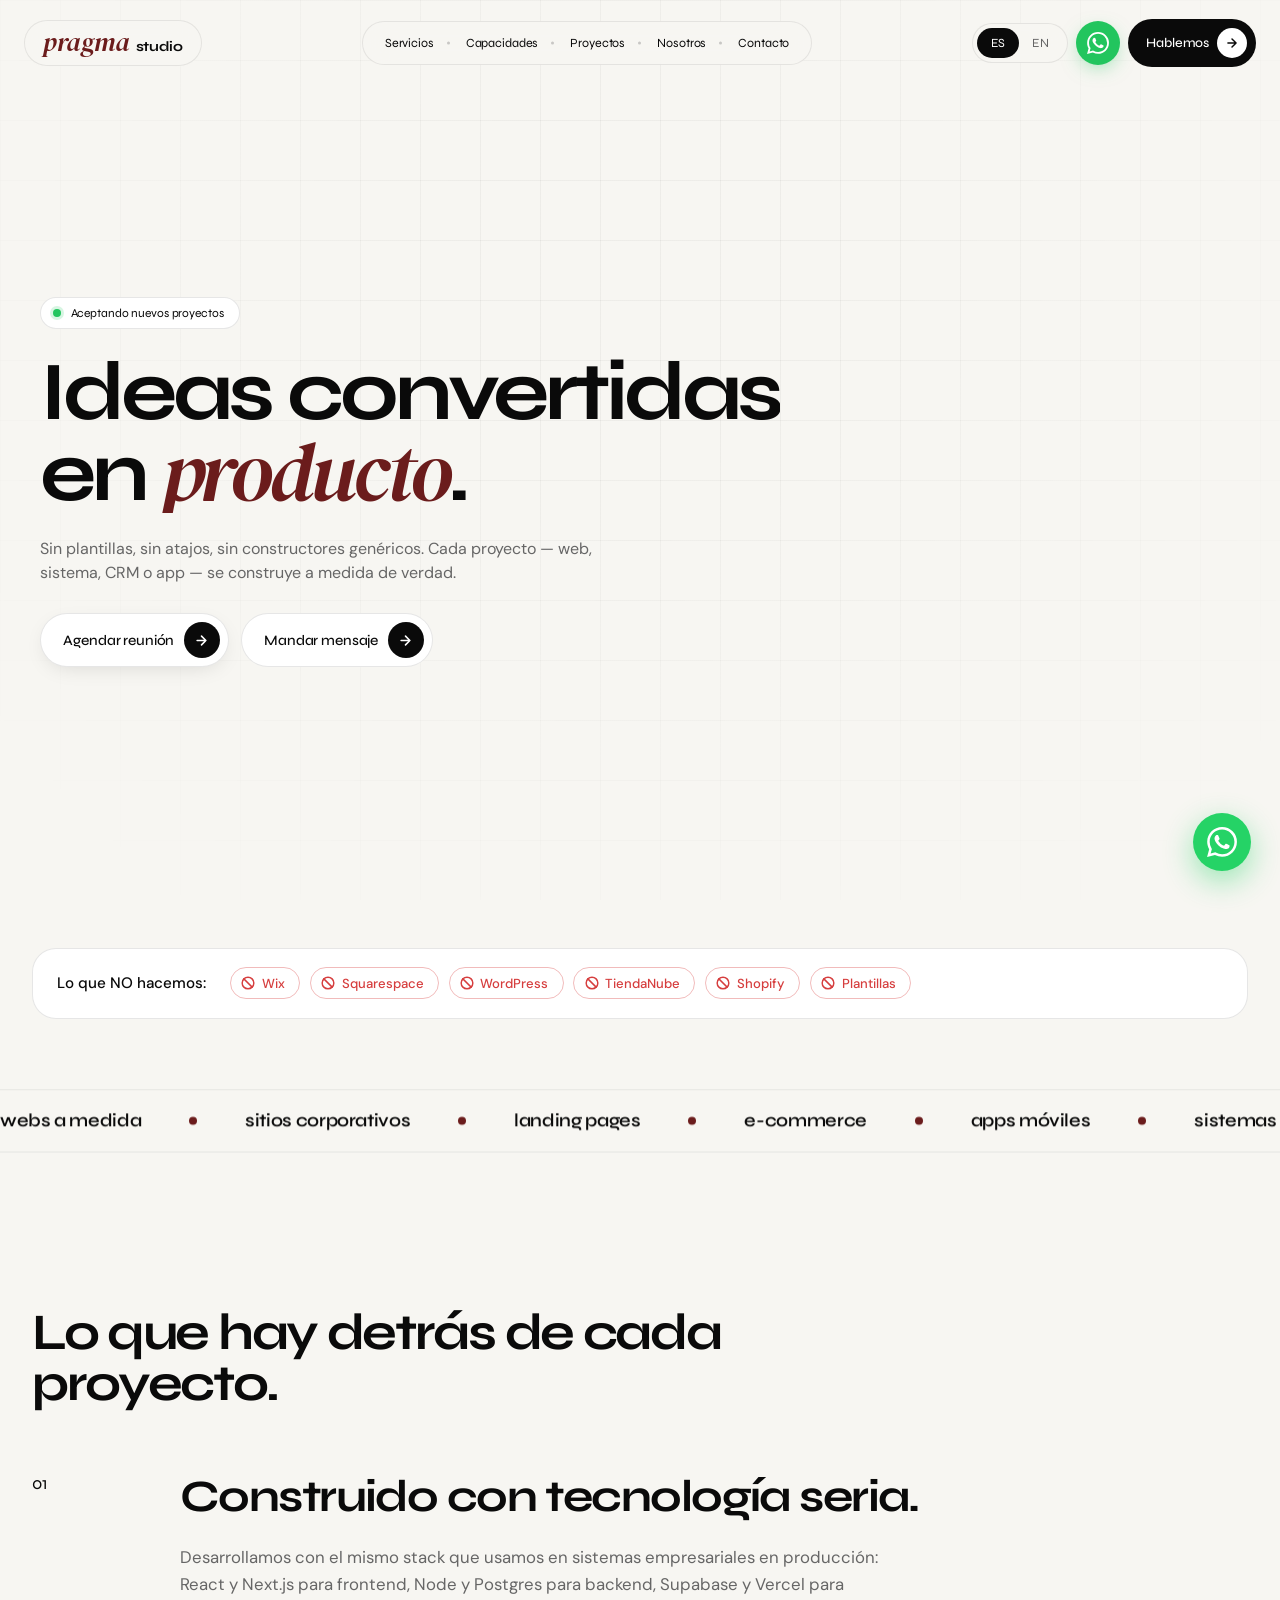
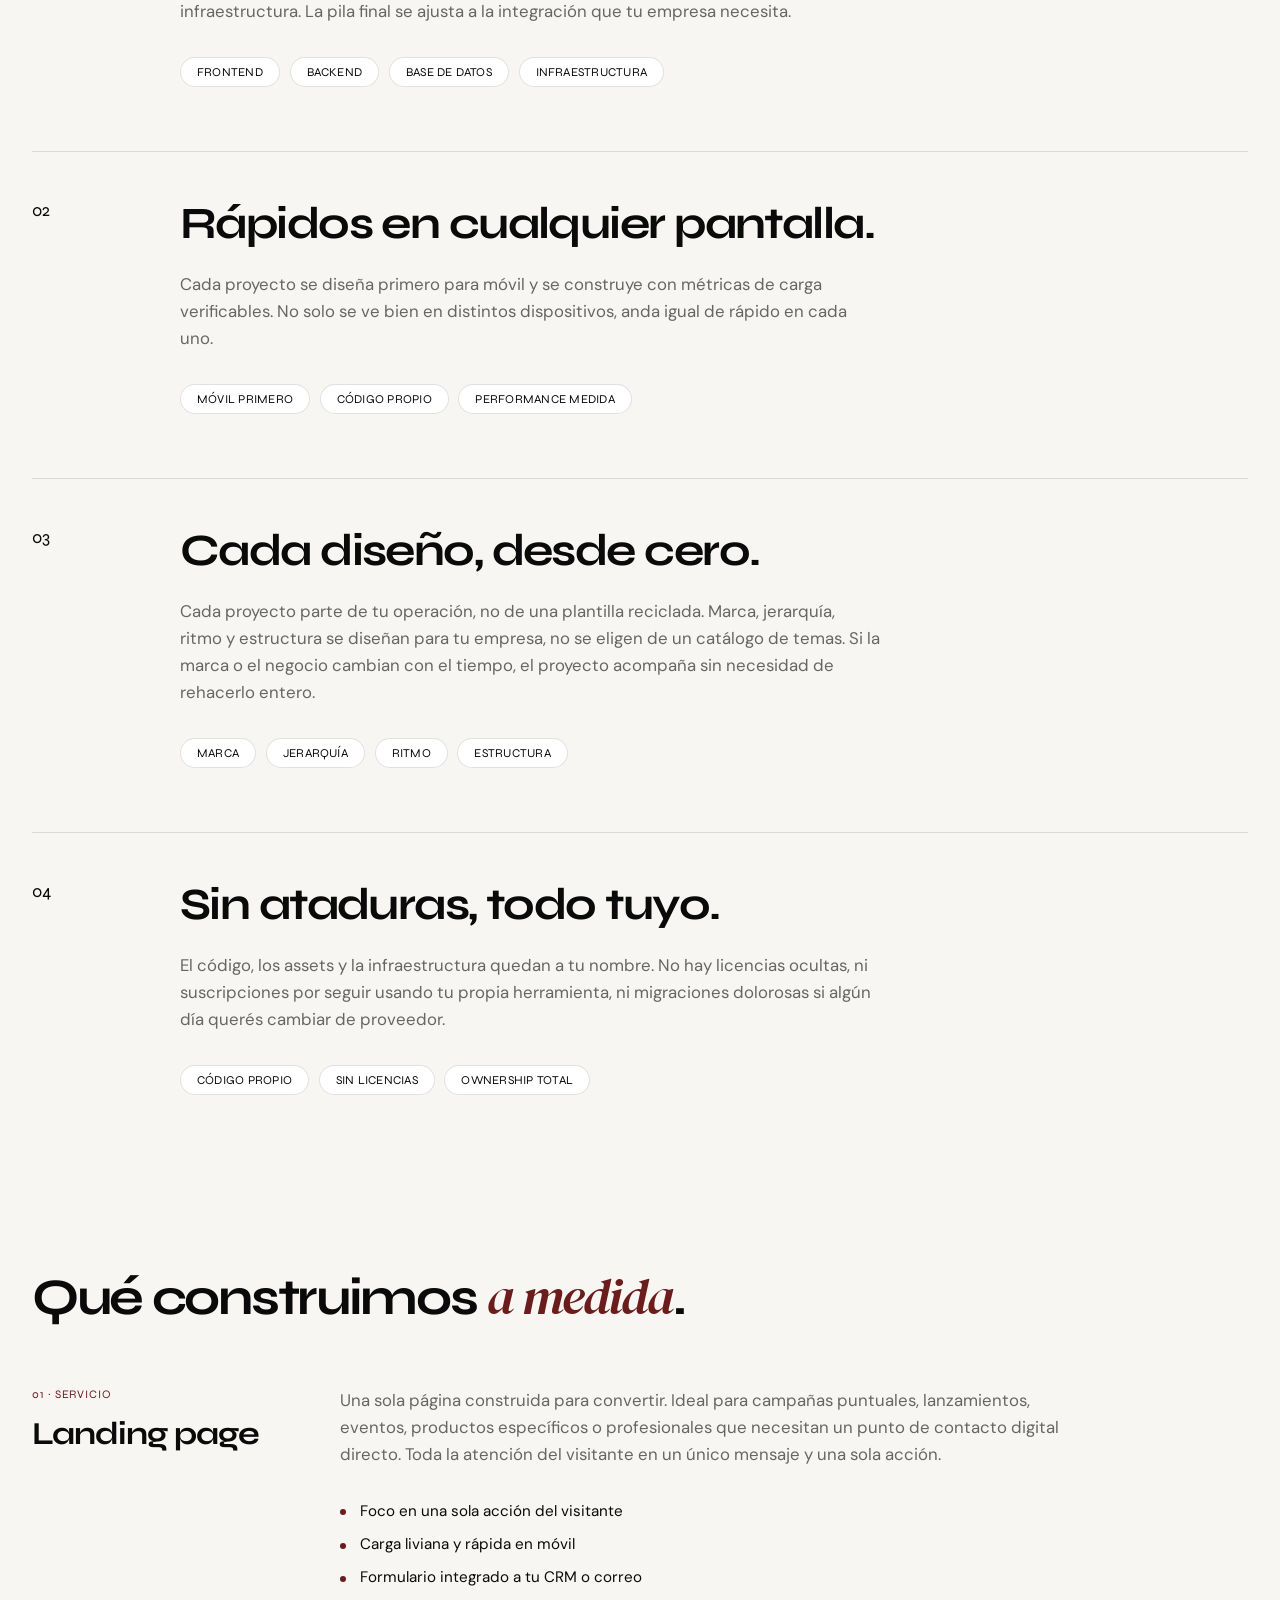
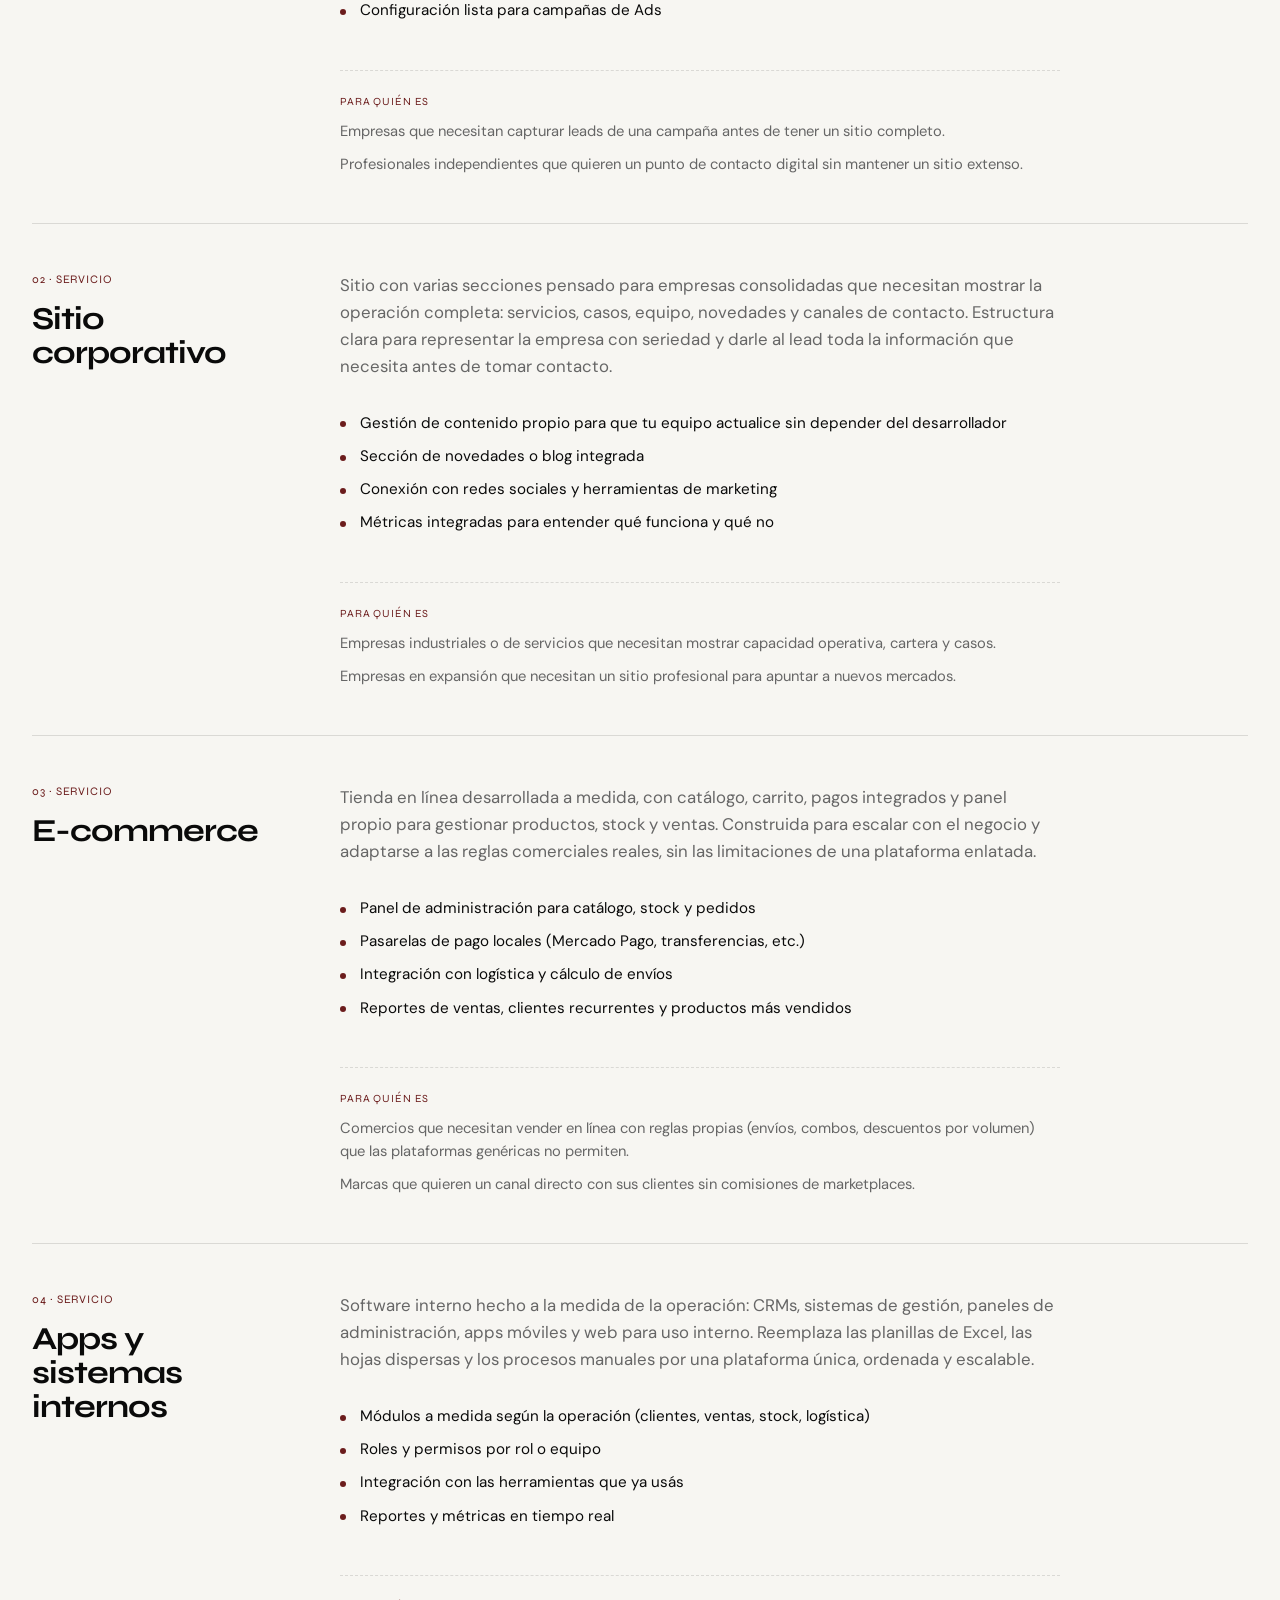
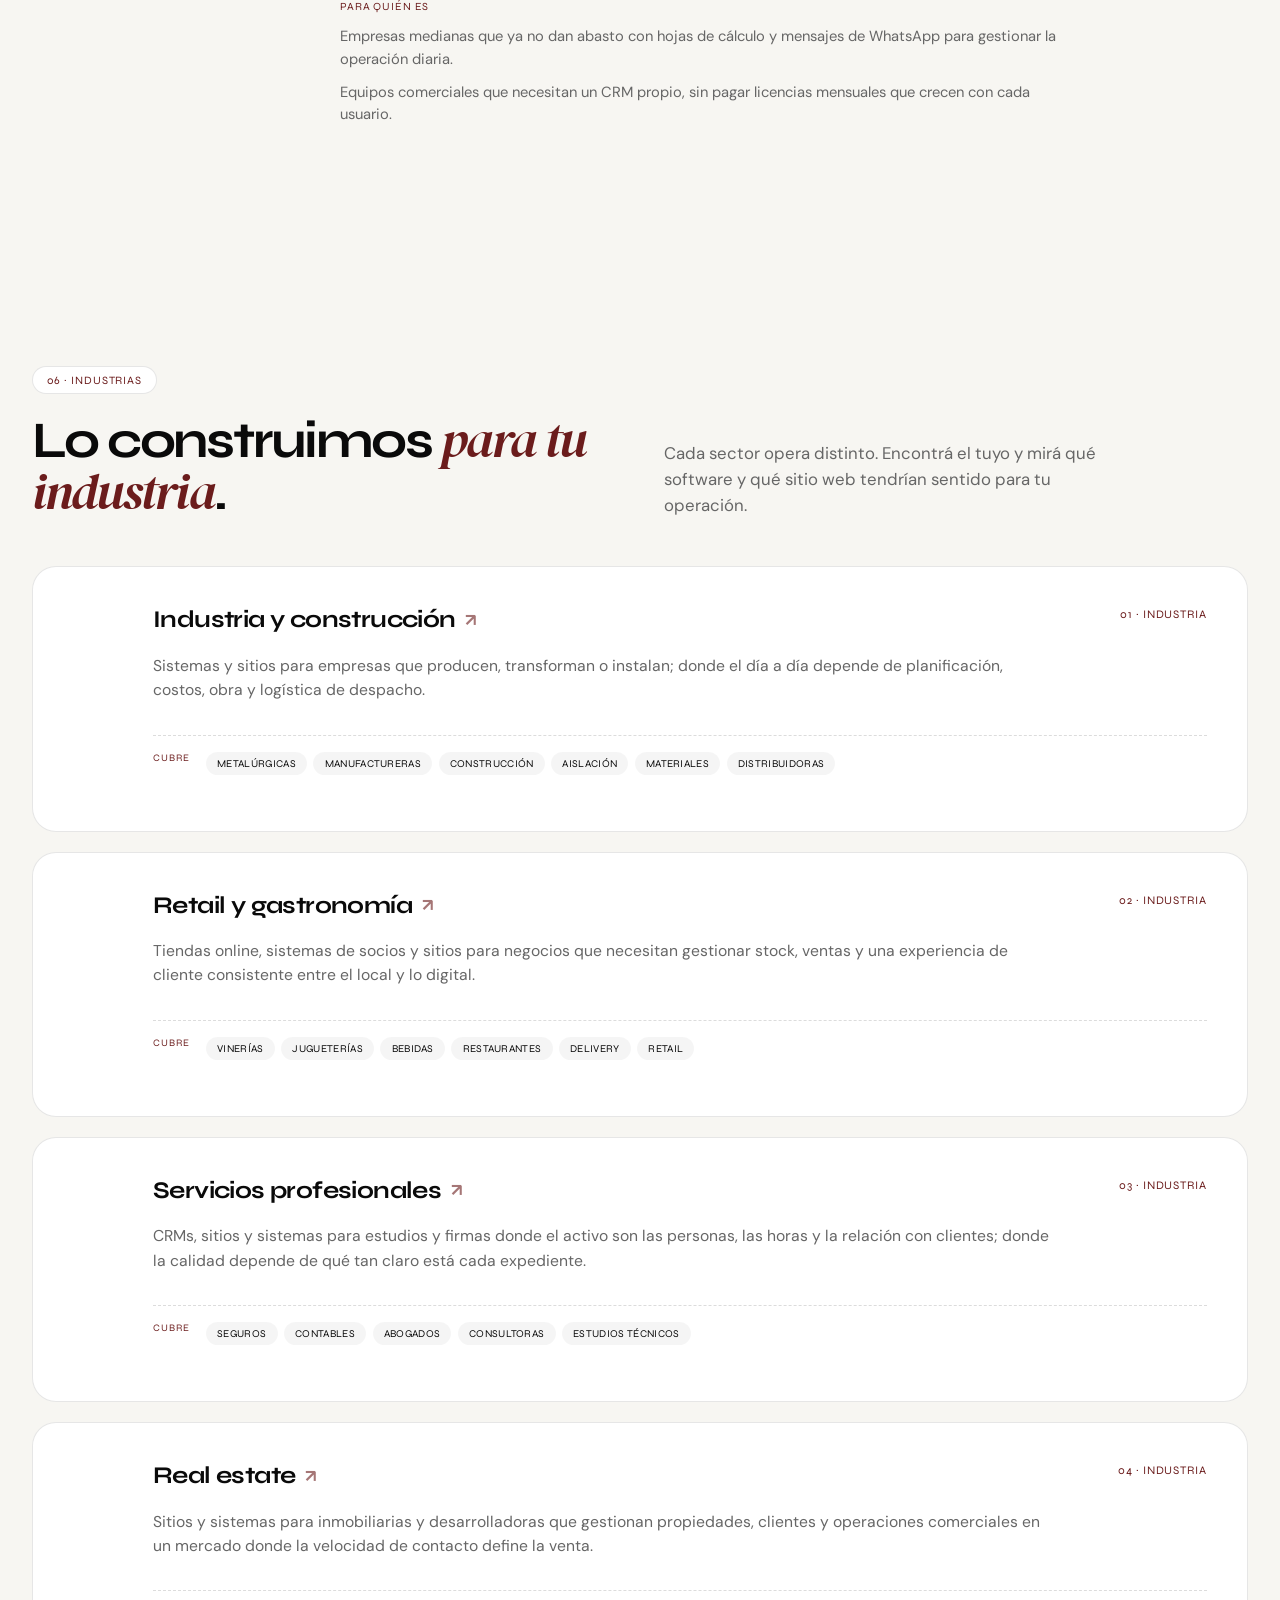
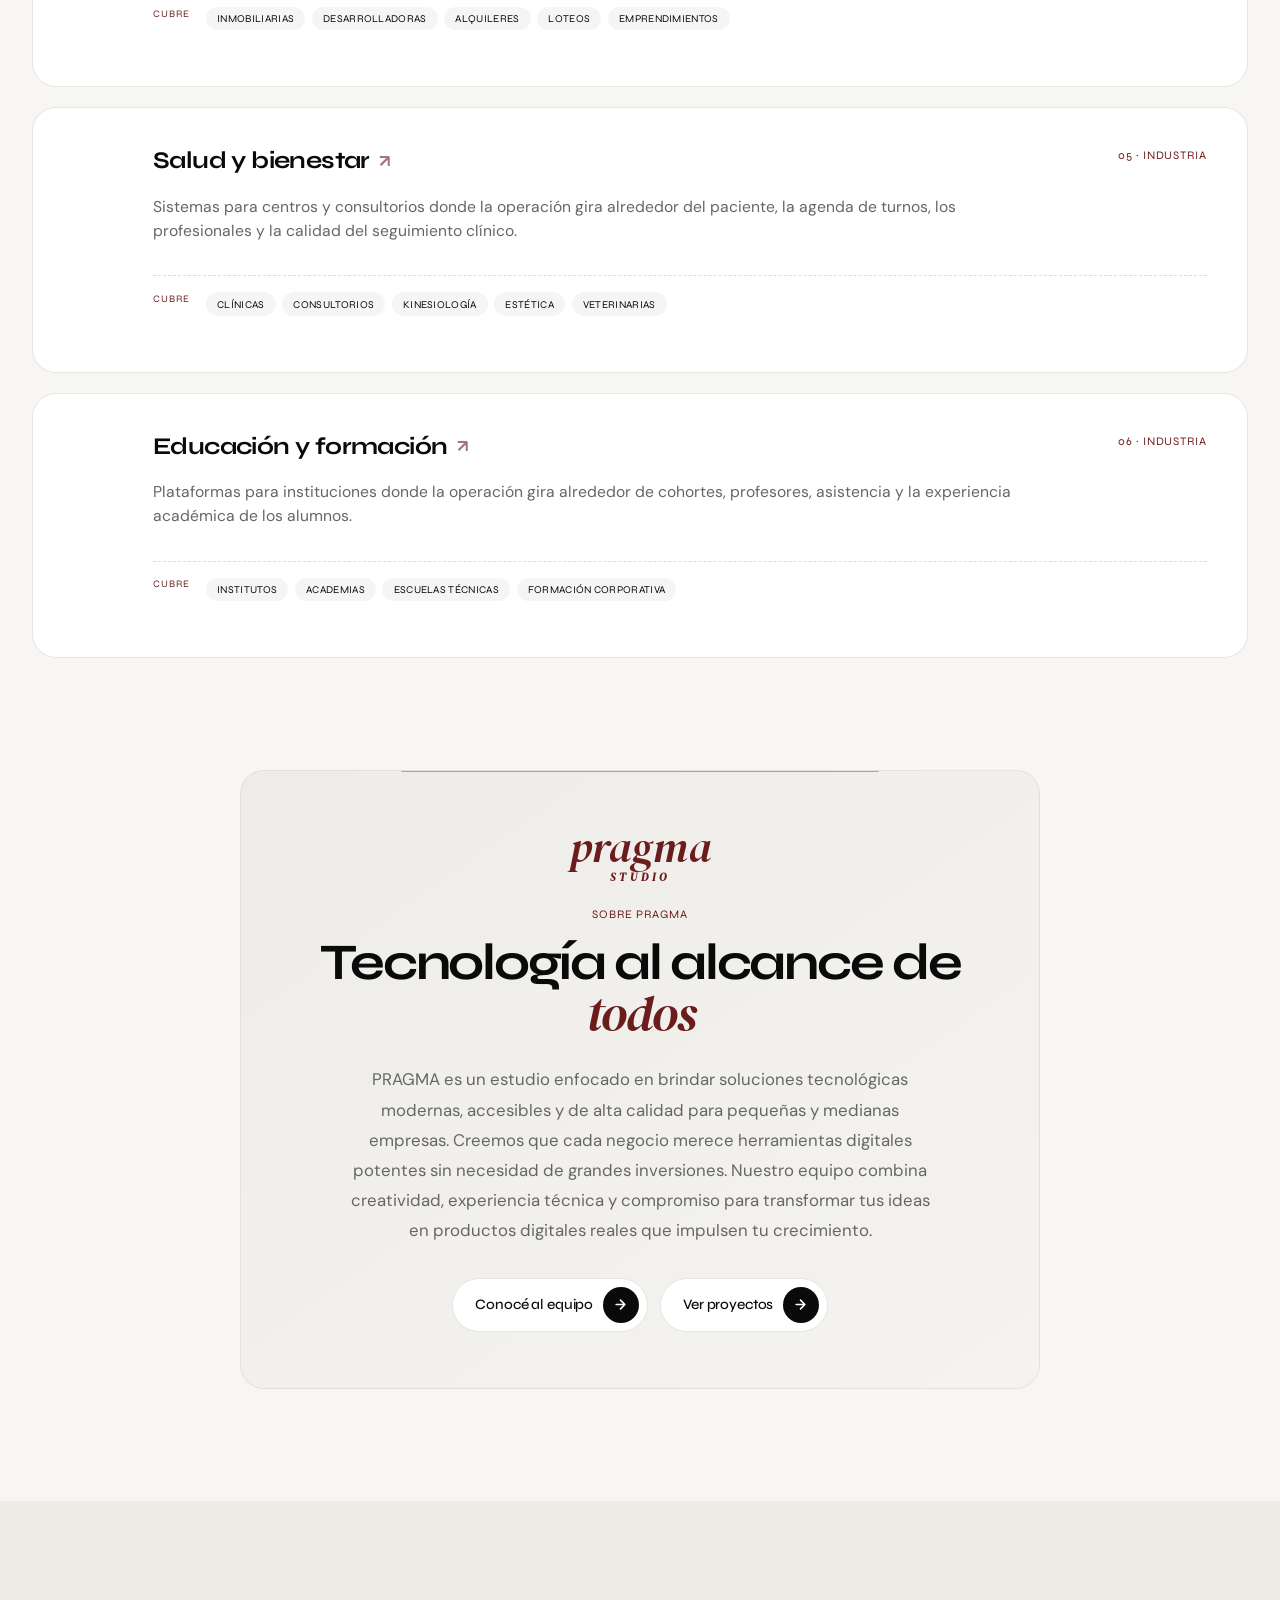
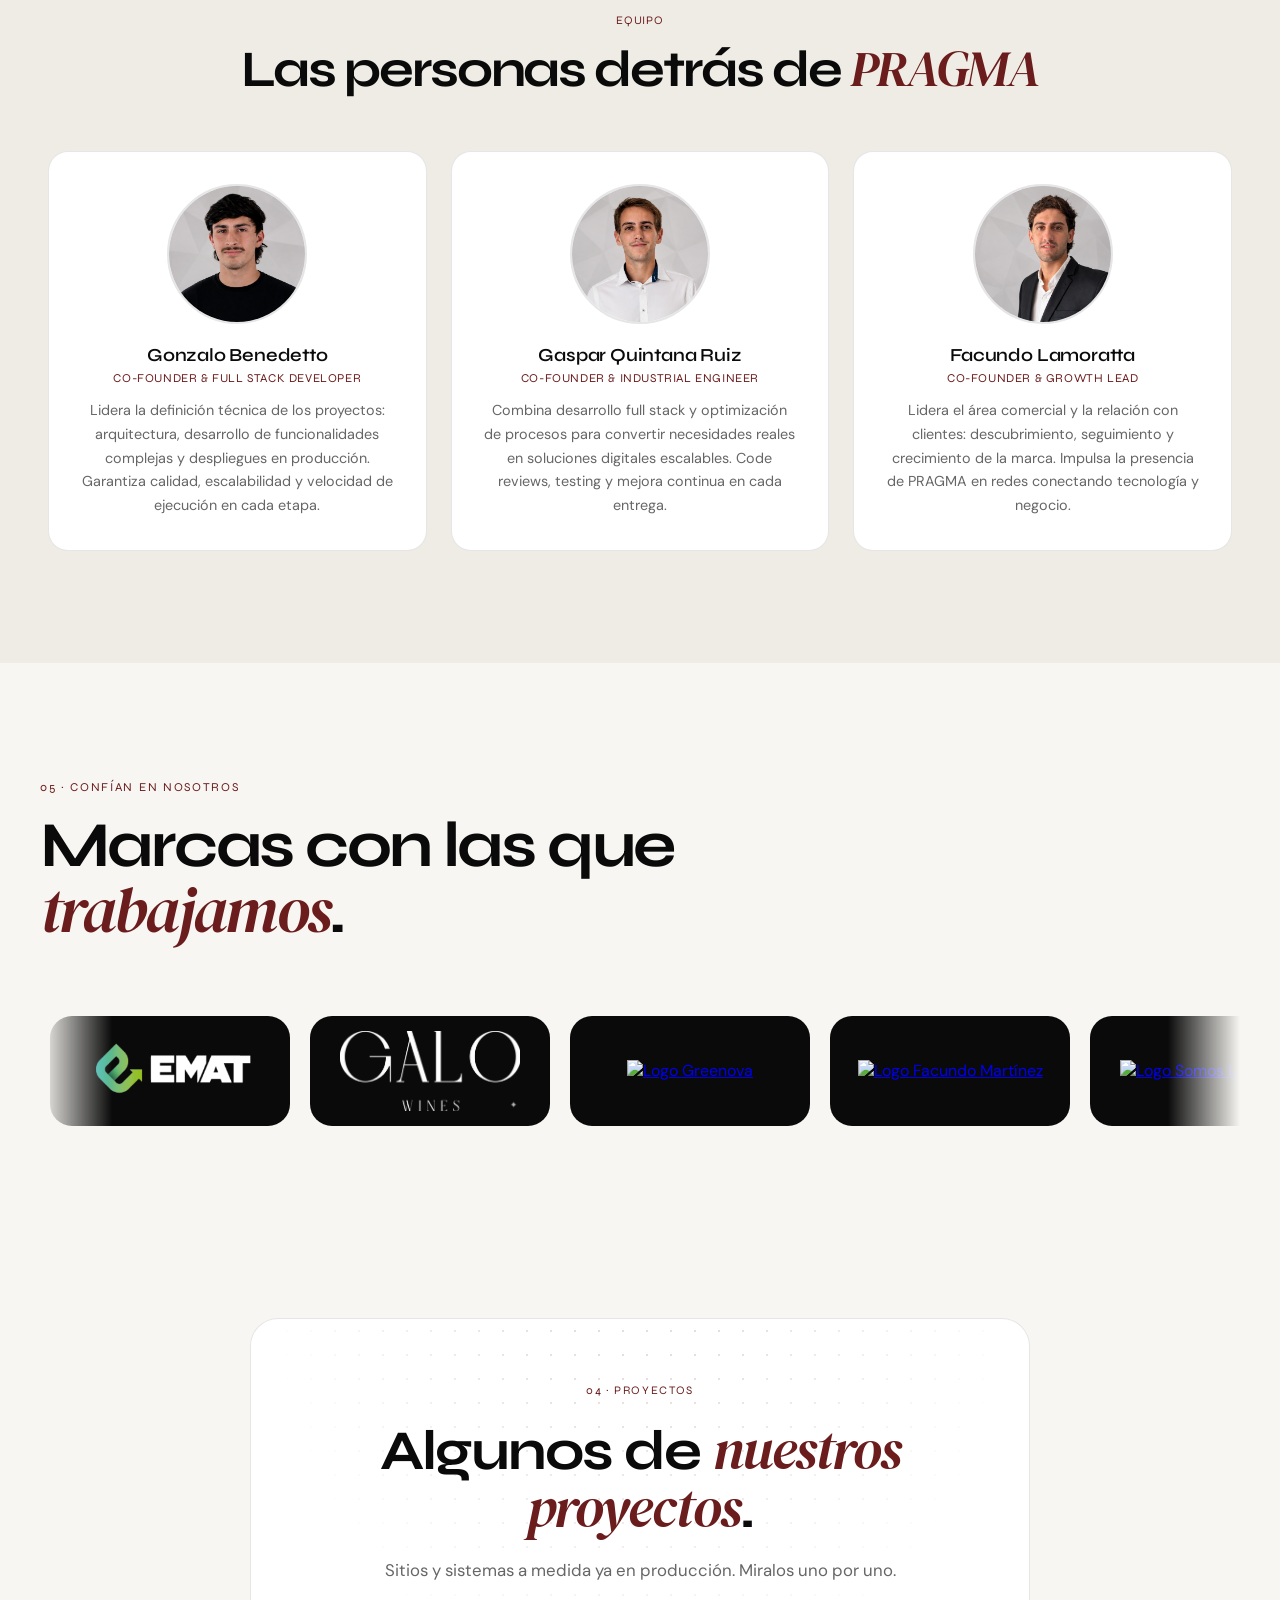
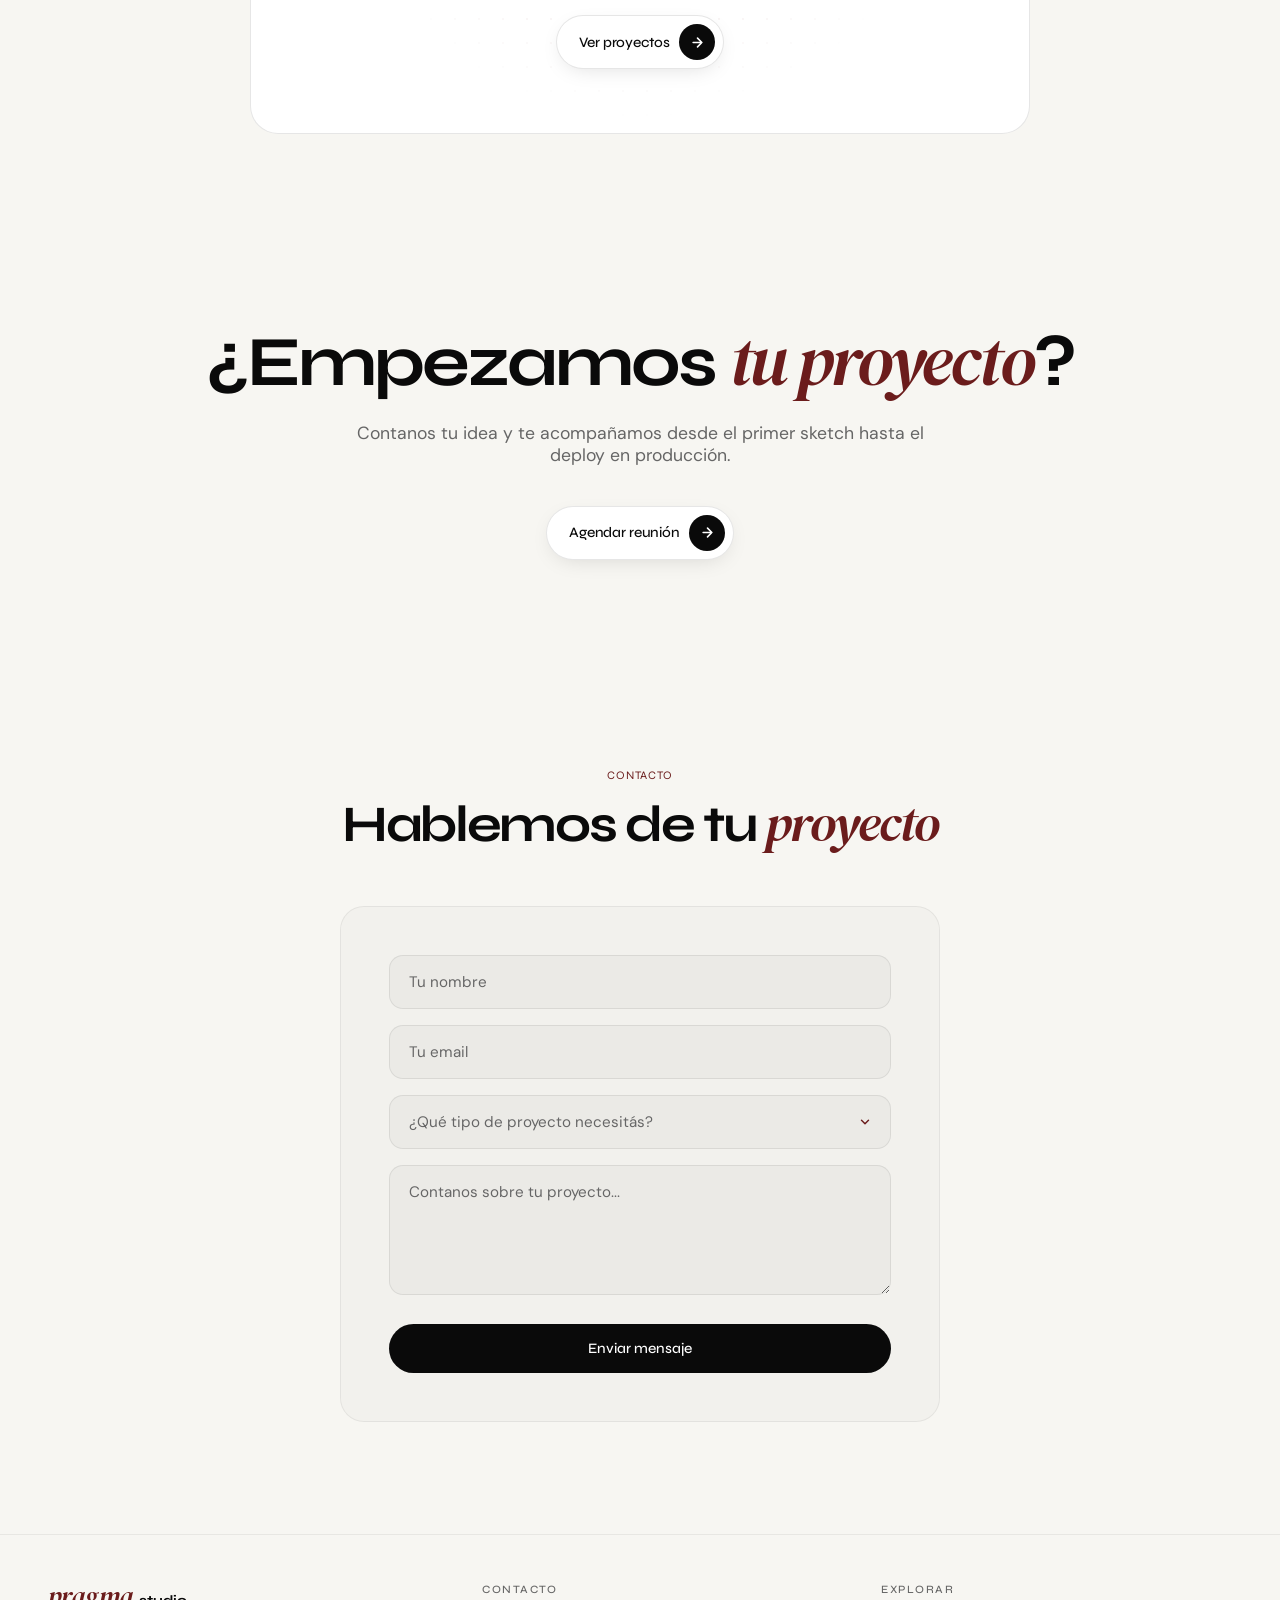
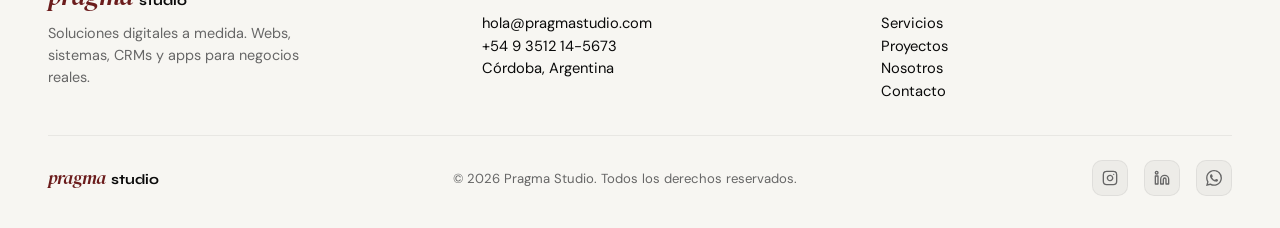
==== index.html @ d6434c23 "Add files via upload" ====
<!DOCTYPE html>
<html lang="es">

<head>
  <meta charset="UTF-8">
  <meta name="viewport" content="width=device-width, initial-scale=1.0">
  <title data-i18n-en="pragma studio — custom digital solutions">pragma studio — soluciones digitales a medida</title>
  <meta name="description"
    content="pragma studio: desarrollamos webs, sitios corporativos, e-commerce, apps y sistemas internos a medida para tu negocio. cualquier solución digital, sin costos excesivos.">
  <meta property="og:title" content="pragma studio — soluciones digitales a medida">
  <meta property="og:description"
    content="webs, sitios corporativos, e-commerce, apps y sistemas internos a medida. tecnología de primer nivel, al alcance de todos.">
  <meta property="og:type" content="website">
  <link rel="icon" type="image/png" href="images/favicon.png">
  <link rel="shortcut icon" type="image/png" href="images/favicon.png">
  <link rel="apple-touch-icon" href="images/favicon.png">
  <meta name="theme-color" content="#f7f6f2">
  <link rel="preconnect" href="https://fonts.googleapis.com">
  <link rel="preconnect" href="https://fonts.gstatic.com" crossorigin>
  <link
    href="https://fonts.googleapis.com/css2?family=Syne:wght@400;500;600;700;800&family=DM+Sans:ital,opsz,wght@0,9..40,300;0,9..40,400;0,9..40,500;1,9..40,300;1,9..40,400&family=DM+Serif+Display:ital@0;1&family=JetBrains+Mono:wght@400;500&display=swap"
    rel="stylesheet">
  <style>
    *,
    *::before,
    *::after {
      margin: 0;
      padding: 0;
      box-sizing: border-box;
    }

    :root {
      --bg-primary: #f7f6f2;
      --bg-secondary: #eeece5;
      --bg-card: #ffffff;
      --border-card: rgba(10, 10, 10, 0.10);
      --text-primary: #0a0a0a;
      --text-secondary: #666666;
      --text-tertiary: #999999;
      --text-inv: #ffffff;
      --text-inv-secondary: rgba(255, 255, 255, 0.65);
      --accent-bordo: #6b1c1c;
      --accent-bordo-hover: #8a2626;
      --accent-red: #d63e3e;
      --accent-green: #22c55e;
      --font-display: 'Syne', sans-serif;
      --font-serif: 'DM Serif Display', 'Playfair Display', Georgia, serif;
      --font-body: 'DM Sans', sans-serif;
      --font-mono: 'Syne', ui-sans-serif, sans-serif;
      --ease-out-expo: cubic-bezier(0.16, 1, 0.3, 1);
    }

    html {
      scroll-behavior: smooth;
      overflow-x: hidden;
    }

    body {
      font-family: var(--font-body);
      background: var(--bg-primary);
      color: var(--text-primary);
      overflow-x: hidden;
      width: 100%;
      max-width: 100vw;
      -webkit-font-smoothing: antialiased;
    }

    /* Scroll progress bar */
    .scroll-progress {
      position: fixed;
      top: 0;
      left: 0;
      height: 3px;
      background: var(--accent-bordo);
      z-index: 1001;
      width: 0;
      transition: width 0.05s linear;
      pointer-events: none;
    }

    /* Word split reveal */
    .split-word {
      display: inline-block;
      opacity: 0;
      transform: translateY(60%);
      transition: opacity 0.7s var(--ease-out-expo), transform 0.7s var(--ease-out-expo);
    }

    .split-word.visible {
      opacity: 1;
      transform: translateY(0);
    }

    .split-word-wrap {
      display: inline-block;
      overflow: hidden;
      vertical-align: baseline;
    }

    /* Scroll-driven fade for sections */
    .scroll-fade {
      opacity: 0;
      transform: translateY(30px);
      transition: opacity 0.9s var(--ease-out-expo), transform 0.9s var(--ease-out-expo);
      will-change: opacity, transform;
    }

    .scroll-fade.in-view {
      opacity: 1;
      transform: translateY(0);
    }

    /* Parallax targets — set --parallax-y from JS */
    .parallax {
      transform: translate3d(0, var(--parallax-y, 0), 0);
      will-change: transform;
    }

    /* Number scale-in for cap-num and servicio-num */
    .cap-num,
    .servicio-num {
      display: inline-block;
      opacity: 0;
      transform: scale(0.7) translateX(-10px);
      transition: opacity 0.8s var(--ease-out-expo), transform 0.8s var(--ease-out-expo);
    }

    .cap-num.in-view,
    .servicio-num.in-view {
      opacity: 1;
      transform: scale(1) translateX(0);
    }

    /* Títulos no seleccionables (evita copiar el texto grande) */
    .hero h1,
    .section-title,
    .capacidades-heading,
    .cap-title,
    .cap-num,
    .hero-marquee-item,
    .nav-logo,
    .about-brand {
      user-select: none;
      -webkit-user-select: none;
    }

    /* ═══════════════════ WHATSAPP FLOAT ═══════════════════ */
    .whatsapp-float {
      position: fixed;
      bottom: 1.8rem;
      right: 1.8rem;
      width: 58px;
      height: 58px;
      border-radius: 50%;
      background: #25d366;
      color: #fff;
      display: flex;
      align-items: center;
      justify-content: center;
      box-shadow: 0 10px 30px rgba(37, 211, 102, 0.45), 0 0 0 0 rgba(37, 211, 102, 0.6);
      z-index: 999;
      transition: transform 0.3s var(--ease-out-expo), box-shadow 0.3s var(--ease-out-expo);
      animation: waPulse 2.4s infinite;
    }

    .whatsapp-float:hover {
      transform: translateY(-3px) scale(1.05);
      box-shadow: 0 14px 36px rgba(37, 211, 102, 0.55);
    }

    @keyframes waPulse {
      0%   { box-shadow: 0 10px 30px rgba(37, 211, 102, 0.45), 0 0 0 0 rgba(37, 211, 102, 0.55); }
      70%  { box-shadow: 0 10px 30px rgba(37, 211, 102, 0.45), 0 0 0 18px rgba(37, 211, 102, 0); }
      100% { box-shadow: 0 10px 30px rgba(37, 211, 102, 0.45), 0 0 0 0 rgba(37, 211, 102, 0); }
    }

    @media (max-width: 768px) {
      .whatsapp-float {
        bottom: 1.2rem;
        right: 1.2rem;
        width: 52px;
        height: 52px;
      }
    }

    /* ═══════════════════ SUBTLE GRID PATTERN ═══════════════════ */
    body::before {
      content: '';
      position: fixed;
      inset: 0;
      background-image:
        linear-gradient(rgba(10, 10, 10, 0.04) 1px, transparent 1px),
        linear-gradient(90deg, rgba(10, 10, 10, 0.04) 1px, transparent 1px);
      background-size: 60px 60px;
      pointer-events: none;
      z-index: 0;
      mask-image: radial-gradient(ellipse at 50% 30%, black 20%, transparent 90%);
      -webkit-mask-image: radial-gradient(ellipse at 50% 30%, black 20%, transparent 90%);
    }

    /* ═══════════════════ GRID LENS ═══════════════════
       Al mover el cursor, aparece una "lente" con la grilla en bordo
       aumentada — como si el cursor deformara/activara la grilla local. */
    .grid-lens {
      position: fixed;
      inset: 0;
      pointer-events: none;
      z-index: 0;
      background-image:
        linear-gradient(rgba(107, 28, 28, 0.32) 1px, transparent 1px),
        linear-gradient(90deg, rgba(107, 28, 28, 0.32) 1px, transparent 1px);
      background-size: 60px 60px;
      background-position: var(--gx, 0px) var(--gy, 0px);
      mask-image: radial-gradient(circle 260px at var(--mx, 50%) var(--my, 50%), rgba(0,0,0,0.95) 0%, rgba(0,0,0,0.75) 40%, rgba(0,0,0,0.25) 70%, transparent 100%);
      -webkit-mask-image: radial-gradient(circle 260px at var(--mx, 50%) var(--my, 50%), rgba(0,0,0,0.95) 0%, rgba(0,0,0,0.75) 40%, rgba(0,0,0,0.25) 70%, transparent 100%);
      transition: opacity 0.5s ease;
      opacity: 0;
      will-change: mask-image, -webkit-mask-image;
    }
    .grid-lens.active { opacity: 1; }

    /* Segunda capa: dots bordo que aparecen en el centro exacto del cursor,
       creando la sensación de "warp" — como si la grilla se estirara ahí */
    .grid-lens-core {
      position: fixed;
      inset: 0;
      pointer-events: none;
      z-index: 0;
      background-image: radial-gradient(rgba(107, 28, 28, 0.55) 1.5px, transparent 1.5px);
      background-size: 30px 30px;
      background-position: var(--gx, 0px) var(--gy, 0px);
      mask-image: radial-gradient(circle 110px at var(--mx, 50%) var(--my, 50%), rgba(0,0,0,0.9) 0%, transparent 80%);
      -webkit-mask-image: radial-gradient(circle 110px at var(--mx, 50%) var(--my, 50%), rgba(0,0,0,0.9) 0%, transparent 80%);
      transition: opacity 0.5s ease;
      opacity: 0;
    }
    .grid-lens-core.active { opacity: 1; }

    @media (max-width: 900px), (prefers-reduced-motion: reduce), (pointer: coarse) {
      .grid-lens, .grid-lens-core { display: none; }
    }

    main, nav, section, footer, .hero-marquee {
      position: relative;
      z-index: 1;
    }

    /* ═══════════════════ SECTION-DARK ═══════════════════ */
    .section-dark,
    .section-dark.projects-section,
    .section-dark.webs-section,
    .section-dark.benefits,
    .section-dark.cta {
      background:
        radial-gradient(ellipse 70% 60% at 20% 20%, rgba(107, 28, 28, 0.28) 0%, transparent 60%),
        radial-gradient(ellipse 60% 50% at 85% 80%, rgba(107, 28, 28, 0.18) 0%, transparent 55%),
        linear-gradient(180deg, var(--bg-dark) 0%, var(--bg-dark-2) 100%);
      color: var(--text-inv);
      position: relative;
      z-index: 2;
      overflow: hidden;
    }

    .section-dark::before {
      content: '';
      position: absolute;
      inset: 0;
      background-image: radial-gradient(rgba(245, 241, 232, 0.06) 1px, transparent 1px);
      background-size: 28px 28px;
      pointer-events: none;
      opacity: 0.6;
      mask-image: radial-gradient(ellipse at 50% 50%, black 20%, transparent 90%);
      -webkit-mask-image: radial-gradient(ellipse at 50% 50%, black 20%, transparent 90%);
    }

    .section-dark > * {
      position: relative;
      z-index: 1;
    }

    .section-dark .section-title,
    .section-dark h2,
    .section-dark h3,
    .section-dark strong {
      color: var(--text-inv);
    }

    .section-dark p,
    .section-dark .team-bio,
    .section-dark .team-role,
    .section-dark .project-block p,
    .section-dark .cta-desc,
    .section-dark .web-info p,
    .section-dark .service-card p,
    .section-dark .benefit-item p {
      color: var(--text-inv-secondary);
    }

    .section-dark .project-label {
      color: var(--accent-violet);
    }

    .section-dark .section-tag {
      color: var(--text-inv);
      background: rgba(245, 241, 232, 0.06);
      border-color: rgba(245, 241, 232, 0.14);
    }

    .section-dark .card,
    .section-dark .project-card,
    .section-dark .team-card,
    .section-dark .service-card,
    .section-dark .benefit-item,
    .section-dark .web-card {
      background: rgba(245, 241, 232, 0.04);
      border-color: rgba(245, 241, 232, 0.10);
    }

    /* ═══════════════════ GLOBAL GLOW ═══════════════════ */
    .glow-orb {
      position: fixed;
      width: 600px;
      height: 600px;
      border-radius: 50%;
      filter: blur(120px);
      opacity: 0.12;
      pointer-events: none;
      z-index: 0;
    }

    .glow-orb--purple {
      background: var(--accent-purple);
      top: -200px;
      right: -100px;
    }

    .glow-orb--blue {
      background: var(--accent-blue);
      bottom: 20%;
      left: -200px;
    }

    /* ═══════════════════ NAV ═══════════════════ */
    /* ═══════════════════ NAV (nolo-style floating pill) ═══════════════════ */
    nav {
      position: fixed;
      top: 1.2rem;
      left: 0;
      right: 0;
      z-index: 1000;
      padding: 0 1.5rem;
      display: flex;
      align-items: center;
      justify-content: space-between;
      gap: 1rem;
      transition: top 0.4s var(--ease-out-expo);
    }

    nav.scrolled {
      top: 0.6rem;
    }

    .nav-logo {
      font-family: var(--font-serif);
      font-style: italic;
      font-weight: 400;
      font-size: 1.65rem;
      color: var(--accent-bordo);
      letter-spacing: -0.02em;
      text-decoration: none;
      display: inline-flex;
      align-items: baseline;
      gap: 0.4rem;
      line-height: 1;
      padding: 0.55rem 1.15rem 0.6rem;
      background: rgba(247, 246, 242, 0.85);
      backdrop-filter: blur(16px);
      border: 1px solid rgba(10, 10, 10, 0.08);
      border-radius: 999px;
      transition: background 0.3s, border-color 0.3s;
      text-transform: lowercase;
    }

    .nav-logo:hover {
      background: rgba(247, 246, 242, 1);
      border-color: rgba(10, 10, 10, 0.14);
      text-decoration: none;
    }

    .nav-logo-sub {
      font-family: var(--font-display);
      font-style: normal;
      font-size: 0.88rem;
      font-weight: 700;
      color: var(--text-primary);
      letter-spacing: -0.01em;
      text-transform: lowercase;
      background: none;
      -webkit-text-fill-color: currentColor;
    }

    .nav-links {
      display: inline-flex;
      align-items: center;
      gap: 0;
      background: rgba(247, 246, 242, 0.85);
      backdrop-filter: blur(16px);
      border: 1px solid rgba(10, 10, 10, 0.08);
      border-radius: 999px;
      padding: 0.35rem 0.35rem;
    }

    .nav-links a {
      color: var(--text-primary);
      text-decoration: none;
      font-family: var(--font-mono);
      font-size: 0.78rem;
      font-weight: 400;
      transition: color 0.25s, background 0.25s;
      position: relative;
      padding: 0.5rem 1rem;
      border-radius: 999px;
      letter-spacing: -0.01em;
    }

    .nav-links a:not(.nav-cta):hover {
      background: rgba(10, 10, 10, 0.06);
    }

    /* Dot separators between nav items */
    .nav-links a + a::before {
      content: '';
      position: absolute;
      left: -3px;
      top: 50%;
      transform: translateY(-50%);
      width: 3px;
      height: 3px;
      border-radius: 50%;
      background: rgba(10, 10, 10, 0.20);
    }

    .nav-links a:hover + a::before,
    .nav-links a + a:hover::before {
      opacity: 0;
    }

    .nav-actions {
      display: inline-flex;
      align-items: center;
      gap: 0.5rem;
    }

    /* ES/EN toggle */
    .lang-toggle {
      display: inline-flex;
      align-items: center;
      background: rgba(247, 246, 242, 0.85);
      backdrop-filter: blur(16px);
      border: 1px solid rgba(10, 10, 10, 0.08);
      border-radius: 999px;
      padding: 0.25rem;
    }

    .lang-toggle button {
      padding: 0.45rem 0.85rem;
      background: transparent;
      border: none;
      border-radius: 999px;
      font-family: var(--font-mono);
      font-size: 0.78rem;
      font-weight: 400;
      color: var(--text-secondary);
      cursor: pointer;
      transition: background 0.25s, color 0.25s;
      letter-spacing: -0.01em;
      text-transform: uppercase;
    }

    .lang-toggle button.active {
      background: var(--text-primary);
      color: #ffffff;
    }

    .lang-toggle button:not(.active):hover {
      color: var(--text-primary);
    }

    .nav-wa {
      width: 44px;
      height: 44px;
      border-radius: 999px;
      background: var(--accent-green);
      display: inline-flex;
      align-items: center;
      justify-content: center;
      color: #ffffff;
      transition: transform 0.3s var(--ease-out-expo), background 0.25s;
      text-decoration: none;
      box-shadow: 0 6px 20px -6px rgba(34, 197, 94, 0.55);
    }

    .nav-wa:hover {
      transform: translateY(-2px) scale(1.05);
      background: #16a34a;
    }

    .nav-wa svg {
      width: 22px;
      height: 22px;
    }

    .nav-cta {
      display: inline-flex;
      align-items: center;
      gap: 0.5rem;
      padding: 0.55rem 0.55rem 0.55rem 1.15rem;
      background: var(--text-primary);
      border: none;
      border-radius: 999px;
      color: #ffffff;
      font-family: var(--font-mono);
      font-size: 0.82rem;
      font-weight: 500;
      cursor: pointer;
      transition: transform 0.3s var(--ease-out-expo), background 0.25s;
      text-decoration: none;
      letter-spacing: -0.01em;
    }

    .nav-cta:hover {
      transform: translateY(-2px);
      background: #2a1e5c;
    }

    .nav-cta-arrow {
      display: inline-flex;
      align-items: center;
      justify-content: center;
      width: 30px;
      height: 30px;
      border-radius: 999px;
      background: #ffffff;
      color: var(--text-primary);
      transition: transform 0.25s var(--ease-out-expo);
    }

    .nav-cta:hover .nav-cta-arrow {
      transform: translateX(3px);
    }

    .nav-cta-arrow svg {
      width: 14px;
      height: 14px;
    }

    /* Mobile nav */
    .nav-toggle {
      display: none;
      flex-direction: column;
      justify-content: center;
      align-items: center;
      gap: 5px;
      cursor: pointer;
      background: rgba(247, 246, 242, 0.85);
      backdrop-filter: blur(16px);
      border: 1px solid rgba(10, 10, 10, 0.08);
      border-radius: 999px;
      width: 44px;
      height: 44px;
      padding: 0;
      transition: background 0.25s;
    }

    .nav-toggle:hover { background: rgba(247, 246, 242, 1); }

    .nav-toggle span {
      display: block;
      width: 18px;
      height: 2px;
      background: var(--text-primary);
      transition: all 0.3s;
    }

    /* ═══════════════════ HERO (nolo-style: type-first, no mockup) ═══════════════════ */
    .hero {
      min-height: 100vh;
      display: flex;
      align-items: center;
      padding: 6.5rem 2.5rem 2.5rem;
      position: relative;
      overflow: hidden;
    }

    .hero-content {
      max-width: 1300px;
      margin: 0 auto;
      width: 100%;
      position: relative;
      z-index: 3;
    }

    .hero-copy {
      display: flex;
      flex-direction: column;
      align-items: flex-start;
      max-width: 900px;
    }

    .hero-tag {
      display: inline-flex;
      align-items: center;
      gap: 0.6rem;
      padding: 0.5rem 1rem 0.5rem 0.75rem;
      background: #ffffff;
      border: 1px solid rgba(10, 10, 10, 0.10);
      border-radius: 999px;
      font-family: var(--font-mono);
      font-size: 0.75rem;
      font-weight: 400;
      color: var(--text-primary);
      margin-bottom: 1.5rem;
      animation: fadeUp 0.8s var(--ease-out-expo) 0.2s both;
      letter-spacing: -0.01em;
      white-space: nowrap;
      width: fit-content;
    }

    .hero-tag > span:first-child {
      width: 8px;
      height: 8px;
      border-radius: 50%;
      background: var(--accent-green);
      animation: pulse-dot 2s infinite;
      box-shadow: 0 0 0 3px rgba(34, 197, 94, 0.18);
      flex-shrink: 0;
    }

    @keyframes pulse-dot {
      0%, 100% { opacity: 1; }
      50% { opacity: 0.4; }
    }

    .hero h1 {
      font-family: var(--font-display);
      font-size: clamp(2.6rem, 6.5vw, 6rem);
      font-weight: 700;
      line-height: 0.95;
      letter-spacing: -0.05em;
      margin: 0;
      color: var(--text-primary);
    }

    .hero h1 .line {
      display: block;
      overflow: hidden;
    }

    .hero h1 .line-inner {
      display: block;
      animation: heroSlideUp 1s var(--ease-out-expo) both;
    }

    .hero h1 .line:nth-child(1) .line-inner { animation-delay: 0.15s; }
    .hero h1 .line:nth-child(2) .line-inner { animation-delay: 0.30s; }
    .hero h1 .line:nth-child(3) .line-inner { animation-delay: 0.45s; }

    @keyframes heroSlideUp {
      from { transform: translateY(105%); }
      to { transform: translateY(0); }
    }

    .hero h1 .accent {
      color: var(--text-primary);
    }

    .hero-dot {
      color: var(--text-primary);
    }

    .hero-badge {
      display: inline-flex;
      align-items: center;
      gap: 0.5rem;
      margin-left: 0.5rem;
      vertical-align: middle;
      padding: 0.35rem 0.75rem;
      background: rgba(10, 10, 10, 0.05);
      border-radius: 999px;
      font-family: var(--font-mono);
      font-size: 0.42em;
      font-weight: 400;
      color: var(--text-primary);
      letter-spacing: 0;
      line-height: 1;
      vertical-align: middle;
    }

    .hero-desc {
      font-family: var(--font-body);
      font-size: clamp(1rem, 1.15vw, 1.15rem);
      font-weight: 400;
      color: var(--text-secondary);
      line-height: 1.5;
      max-width: 580px;
      margin: 1.5rem 0 1.75rem;
      animation: fadeUp 0.9s var(--ease-out-expo) 0.75s both;
    }

    .hero-actions {
      display: flex;
      gap: 0.75rem;
      flex-wrap: wrap;
      animation: fadeUp 0.9s var(--ease-out-expo) 0.9s both;
    }


    /* ═══════════════════ BUTTONS (nolo-style: pill + arrow square) ═══════════════════ */
    .btn-primary,
    .btn-secondary {
      display: inline-flex;
      align-items: center;
      gap: 0.6rem;
      padding: 0.5rem 0.5rem 0.5rem 1.4rem;
      border-radius: 999px;
      font-family: var(--font-mono);
      font-size: 0.9rem;
      font-weight: 500;
      cursor: pointer;
      text-decoration: none;
      letter-spacing: -0.01em;
      transition: transform 0.3s var(--ease-out-expo), background 0.25s, color 0.25s, border-color 0.25s;
      border: 1px solid transparent;
    }

    .btn-primary {
      background: #ffffff;
      color: var(--text-primary);
      border-color: rgba(10, 10, 10, 0.10);
      box-shadow: 0 6px 22px -8px rgba(10, 10, 10, 0.15);
    }

    .btn-primary:hover {
      transform: translateY(-2px);
      border-color: rgba(10, 10, 10, 0.20);
    }

    .btn-primary .btn-arrow {
      background: var(--text-primary);
      color: #ffffff;
    }

    .btn-secondary {
      background: #ffffff;
      color: var(--text-primary);
      border-color: rgba(10, 10, 10, 0.10);
    }

    .btn-secondary:hover {
      transform: translateY(-2px);
      border-color: rgba(10, 10, 10, 0.20);
    }

    .btn-secondary .btn-arrow {
      background: var(--text-primary);
      color: #ffffff;
    }

    .btn-arrow {
      display: inline-flex;
      align-items: center;
      justify-content: center;
      width: 36px;
      height: 36px;
      border-radius: 999px;
      transition: transform 0.3s var(--ease-out-expo);
    }

    .btn-primary:hover .btn-arrow,
    .btn-secondary:hover .btn-arrow {
      transform: translateX(3px);
    }

    .btn-arrow svg {
      width: 15px;
      height: 15px;
    }

    /* ═══════════════════ INDUSTRIAS (scroll horizontal) ═══════════════════ */
    .industrias {
      padding: 6rem 0 0;
    }

    .industrias-inner {
      max-width: 1300px;
      margin: 0 auto;
      padding: 0 2rem;
    }

    .industrias-intro {
      display: grid;
      grid-template-columns: 1fr 1fr;
      gap: 3rem;
      align-items: end;
      margin-bottom: 3rem;
    }

    .industrias-heading {
      font-family: var(--font-display);
      font-size: clamp(2rem, 4vw, 3.5rem);
      font-weight: 700;
      letter-spacing: -0.045em;
      line-height: 1;
      user-select: none;
      color: var(--text-primary);
    }

    .industrias-heading em {
      font-family: var(--font-serif);
      font-style: italic;
      font-weight: 400;
      color: var(--accent-bordo);
    }

    .industrias-lead {
      font-family: var(--font-body);
      font-size: 1.05rem;
      color: var(--text-secondary);
      line-height: 1.55;
      max-width: 460px;
    }

    .industrias-count {
      display: inline-flex;
      align-items: center;
      gap: 0.5rem;
      padding: 0.4rem 0.85rem;
      background: #ffffff;
      border: 1px solid rgba(10, 10, 10, 0.10);
      border-radius: 999px;
      font-family: var(--font-mono);
      font-size: 0.7rem;
      color: var(--accent-bordo);
      letter-spacing: 0.08em;
      text-transform: uppercase;
      margin-bottom: 1.25rem;
      align-self: flex-start;
    }

    /* Vertical stacked cards */
    .industrias-list {
      display: flex;
      flex-direction: column;
      gap: 1.25rem;
    }

    .industria-item {
      background: #ffffff;
      border: 1px solid rgba(10, 10, 10, 0.10);
      border-radius: 24px;
      padding: 2.5rem 2.5rem 2.25rem;
      display: grid;
      grid-template-columns: 56px 1fr auto;
      grid-template-rows: auto auto auto auto;
      gap: 1.25rem 1.5rem;
      align-items: start;
      transition: transform 0.35s var(--ease-out-expo), border-color 0.3s, box-shadow 0.4s;
      position: relative;
      overflow: hidden;
    }

    .industria-item:hover {
      border-color: rgba(107, 28, 28, 0.30);
      transform: translateY(-6px) scale(1.005);
      box-shadow: 0 30px 60px -25px rgba(107, 28, 28, 0.25);
    }

    .industria-item:hover .industria-icon {
      background: rgba(107, 28, 28, 0.14);
      transform: scale(1.08) rotate(-4deg);
      border-color: rgba(107, 28, 28, 0.32);
    }

    .industria-item .industria-icon {
      transition: transform 0.5s var(--ease-out-expo), background 0.4s, border-color 0.4s;
    }

    .industria-item:hover .industria-num {
      color: var(--accent-bordo-hover);
      letter-spacing: 0.12em;
    }

    .industria-item .industria-num {
      transition: color 0.35s, letter-spacing 0.5s var(--ease-out-expo);
    }

    .industria-item::before {
      content: '';
      position: absolute;
      inset: 0;
      background: linear-gradient(140deg, rgba(107, 28, 28, 0.04), transparent 55%);
      opacity: 0;
      transition: opacity 0.4s;
      pointer-events: none;
    }

    .industria-item:hover::before { opacity: 1; }

    .industria-icon {
      grid-row: 1 / span 2;
      grid-column: 1;
      width: 48px;
      height: 48px;
      border-radius: 12px;
      background: rgba(107, 28, 28, 0.08);
      border: 1px solid rgba(107, 28, 28, 0.18);
      color: var(--accent-bordo);
      display: inline-flex;
      align-items: center;
      justify-content: center;
      flex-shrink: 0;
    }

    .industria-icon svg { width: 22px; height: 22px; }

    .industria-num {
      grid-row: 1;
      grid-column: 3;
      justify-self: end;
      font-family: var(--font-mono);
      font-size: 0.72rem;
      color: var(--accent-bordo);
      letter-spacing: 0.08em;
      text-transform: uppercase;
    }

    .industria-title {
      grid-row: 1;
      grid-column: 2;
      font-family: var(--font-display);
      font-size: clamp(1.5rem, 2.2vw, 1.9rem);
      font-weight: 700;
      letter-spacing: -0.03em;
      line-height: 1.1;
      color: var(--text-primary);
      user-select: none;
      display: inline-flex;
      align-items: center;
      gap: 0.6rem;
    }

    .industria-title::after {
      content: '↗';
      font-family: var(--font-body);
      font-size: 1.1rem;
      color: var(--accent-bordo);
      opacity: 0.6;
      transition: transform 0.35s var(--ease-out-expo), opacity 0.25s;
    }

    .industria-item:hover .industria-title::after {
      transform: translate(4px, -4px);
      opacity: 1;
    }

    .industria-desc {
      grid-row: 2;
      grid-column: 2 / span 2;
      font-family: var(--font-body);
      font-size: 1.02rem;
      color: var(--text-secondary);
      line-height: 1.55;
      max-width: 900px;
    }

    .industria-cover {
      grid-row: 3;
      grid-column: 2 / span 2;
      margin-top: 0.5rem;
      padding-top: 1rem;
      border-top: 1px dashed rgba(10, 10, 10, 0.12);
      display: flex;
      align-items: center;
      gap: 1rem;
      flex-wrap: wrap;
    }

    .industria-cover-label {
      font-family: var(--font-mono);
      font-size: 0.68rem;
      color: var(--accent-bordo);
      letter-spacing: 0.1em;
      text-transform: uppercase;
      margin: 0;
    }

    .industria-cover-tags {
      display: flex;
      flex-wrap: wrap;
      gap: 0.45rem;
    }

    .industria-cover-tag {
      display: inline-flex;
      align-items: center;
      padding: 0.4rem 0.85rem;
      background: rgba(10, 10, 10, 0.04);
      border-radius: 999px;
      font-family: var(--font-mono);
      font-size: 0.68rem;
      color: var(--text-primary);
      letter-spacing: 0.02em;
      text-transform: uppercase;
    }

    .industria-num {
      font-family: var(--font-mono);
      font-size: 0.72rem;
      color: var(--accent-bordo);
      letter-spacing: 0.08em;
      text-transform: uppercase;
    }

    .industria-title {
      font-family: var(--font-display);
      font-size: 1.5rem;
      font-weight: 700;
      letter-spacing: -0.025em;
      line-height: 1.1;
      color: var(--text-primary);
      user-select: none;
    }

    .industria-desc {
      font-family: var(--font-body);
      font-size: 0.98rem;
      color: var(--text-secondary);
      line-height: 1.55;
    }

    .industria-cover {
      margin-top: 0.75rem;
      padding-top: 1rem;
      border-top: 1px dashed rgba(10, 10, 10, 0.14);
    }

    .industria-cover-label {
      display: block;
      font-family: var(--font-mono);
      font-size: 0.62rem;
      color: var(--accent-bordo);
      letter-spacing: 0.1em;
      text-transform: uppercase;
      margin-bottom: 0.65rem;
    }

    .industria-cover-tags {
      display: flex;
      flex-wrap: wrap;
      gap: 0.4rem;
    }

    .industria-cover-tag {
      display: inline-flex;
      align-items: center;
      padding: 0.32rem 0.7rem;
      background: rgba(10, 10, 10, 0.04);
      border-radius: 999px;
      font-family: var(--font-mono);
      font-size: 0.65rem;
      font-weight: 400;
      color: var(--text-primary);
      letter-spacing: 0.03em;
      text-transform: uppercase;
    }

    @media (max-width: 900px) {
      .industrias-intro {
        grid-template-columns: 1fr;
        gap: 1.25rem;
        align-items: start;
      }

      .industria-item {
        grid-template-columns: 44px 1fr;
        grid-template-rows: auto auto auto auto;
        gap: 1.25rem 1rem;
        padding: 1.75rem 1.5rem;
      }

      .industria-icon {
        width: 40px;
        height: 40px;
        grid-row: 1;
        grid-column: 1;
        align-self: start;
      }

      .industria-title {
        grid-row: 1;
        grid-column: 2;
        font-size: 1.35rem;
        align-self: center;
      }

      .industria-desc {
        grid-row: 2;
        grid-column: 1 / -1;
      }

      .industria-num {
        grid-row: 3;
        grid-column: 1 / -1;
        justify-self: start;
      }

      .industria-cover {
        grid-row: 4;
        grid-column: 1 / -1;
      }

      .industria-desc {
        font-size: 0.95rem;
      }
    }

    /* ═══════════════════ CAPACIDADES (numbered 01/02/03) ═══════════════════ */
    .capacidades {
      padding: 6rem 2rem 5rem;
    }

    .capacidades-inner {
      max-width: 1300px;
      margin: 0 auto;
    }

    .capacidades-heading {
      font-family: var(--font-display);
      font-size: clamp(2rem, 4vw, 3.5rem);
      font-weight: 700;
      letter-spacing: -0.045em;
      line-height: 1;
      margin-bottom: 4rem;
      max-width: 700px;
    }

    .capacidades-list {
      display: flex;
      flex-direction: column;
      gap: 4rem;
    }

    .cap-item {
      display: grid;
      grid-template-columns: 100px 1fr;
      gap: 3rem;
      padding-top: 3rem;
      border-top: 1px solid rgba(10, 10, 10, 0.12);
    }

    .cap-item:first-child {
      border-top: none;
      padding-top: 0;
    }

    .cap-num {
      font-family: var(--font-mono);
      font-size: 1.1rem;
      font-weight: 400;
      color: var(--text-primary);
      letter-spacing: 0.02em;
    }

    .cap-body {
      display: flex;
      flex-direction: column;
      gap: 1.5rem;
      max-width: 900px;
    }

    .cap-title {
      font-family: var(--font-display);
      font-size: clamp(1.8rem, 3.5vw, 2.8rem);
      font-weight: 700;
      letter-spacing: -0.035em;
      line-height: 1.05;
      color: var(--text-primary);
    }

    .cap-desc {
      font-family: var(--font-body);
      font-size: 1.05rem;
      font-weight: 400;
      color: var(--text-secondary);
      line-height: 1.6;
      max-width: 700px;
    }

    .cap-tags {
      display: flex;
      flex-wrap: wrap;
      gap: 0.6rem;
      margin-top: 0.5rem;
    }

    .cap-tag {
      display: inline-flex;
      align-items: center;
      padding: 0.45rem 1rem;
      background: #ffffff;
      border: 1px solid rgba(10, 10, 10, 0.12);
      border-radius: 999px;
      font-family: var(--font-mono);
      font-size: 0.75rem;
      font-weight: 400;
      color: var(--text-primary);
      letter-spacing: 0.02em;
      text-transform: uppercase;
      transition: background 0.2s, border-color 0.2s, transform 0.2s var(--ease-out-expo);
    }

    .cap-tag:hover {
      background: var(--text-primary);
      color: #ffffff;
      border-color: var(--text-primary);
      transform: translateY(-2px);
    }

    @media (max-width: 768px) {
      .cap-item {
        grid-template-columns: 1fr;
        gap: 1rem;
      }
    }

    /* ═══════════════════ NO-LIST (Lo que NO ofrecemos) ═══════════════════ */
    .no-list-wrap {
      padding: 3rem 2rem 4rem;
      position: relative;
      z-index: 1;
    }

    .no-list {
      max-width: 1300px;
      margin: 0 auto;
      background: #ffffff;
      border: 1px solid rgba(10, 10, 10, 0.10);
      border-radius: 24px;
      padding: 1.15rem 1.5rem;
      display: flex;
      align-items: center;
      gap: 1.5rem;
      flex-wrap: wrap;
    }

    .no-list-label {
      font-family: var(--font-body);
      font-size: 0.95rem;
      font-weight: 500;
      color: var(--text-primary);
      white-space: nowrap;
    }

    .no-list-items {
      display: flex;
      align-items: center;
      gap: 0.6rem;
      flex-wrap: wrap;
      flex: 1;
    }

    .no-pill {
      display: inline-flex;
      align-items: center;
      gap: 0.4rem;
      padding: 0.4rem 0.9rem 0.4rem 0.65rem;
      background: transparent;
      border: 1px solid rgba(214, 62, 62, 0.35);
      border-radius: 999px;
      font-family: var(--font-body);
      font-size: 0.82rem;
      color: var(--accent-red);
      font-weight: 500;
      transition: background 0.25s, border-color 0.25s, transform 0.25s var(--ease-out-expo);
    }

    .no-pill:hover {
      background: rgba(214, 62, 62, 0.06);
      border-color: rgba(214, 62, 62, 0.6);
      transform: translateY(-2px);
    }

    .no-pill svg {
      width: 14px;
      height: 14px;
      stroke: var(--accent-red);
      stroke-width: 2.5;
    }

    /* ═══════════════════ HOVER 3D TILT ═══════════════════ */
    .service-card,
    .web-card,
    .project-card,
    .team-card,
    .benefit-item {
      transition: transform 0.35s var(--ease-out-expo), box-shadow 0.35s var(--ease-out-expo), border-color 0.35s;
      transform-style: preserve-3d;
    }

    .service-card:hover,
    .benefit-item:hover {
      transform: translateY(-6px) scale(1.02);
    }

    /* ═══════════════════ HERO MARQUEE ═══════════════════ */
    .hero-marquee {
      position: relative;
      z-index: 3;
      margin-top: 4rem;
      padding: 1.25rem 0;
      border-top: 1px solid rgba(10, 10, 10, 0.10);
      border-bottom: 1px solid rgba(10, 10, 10, 0.10);
      overflow: hidden;
      width: 100%;
      background: var(--bg-primary);
    }

    .hero-marquee-track {
      display: flex;
      width: max-content;
      animation: marquee-scroll 32s linear infinite;
      gap: 3rem;
      padding-right: 3rem;
    }

    .hero-marquee:hover .hero-marquee-track {
      animation-play-state: paused;
    }

    .hero-marquee-item {
      display: inline-flex;
      align-items: center;
      gap: 3rem;
      font-family: var(--font-display);
      font-size: 1.15rem;
      font-weight: 600;
      color: var(--text-primary);
      letter-spacing: -0.02em;
      white-space: nowrap;
      transition: color 0.25s, transform 0.25s var(--ease-out-expo);
      cursor: default;
    }

    .hero-marquee-item:hover {
      color: var(--accent-bordo);
      transform: translateY(-2px);
    }

    .hero-marquee-item::after {
      content: '';
      display: inline-block;
      width: 8px;
      height: 8px;
      border-radius: 50%;
      background: var(--accent-bordo);
      transition: transform 0.25s, box-shadow 0.25s;
    }

    .hero-marquee-item:hover::after {
      transform: scale(1.5);
      box-shadow: 0 0 12px rgba(107, 28, 28, 0.6);
    }

    @keyframes marquee-scroll {
      from { transform: translateX(0); }
      to { transform: translateX(-50%); }
    }

    .float-text {
      font-size: 0.78rem;
    }

    .float-text strong {
      display: block;
      color: var(--text-primary);
      font-weight: 600;
    }

    .float-text span {
      color: var(--text-secondary);
    }

    @keyframes float {

      0%,
      100% {
        transform: translateY(0);
      }

      50% {
        transform: translateY(-12px);
      }
    }

    @keyframes shimmer {

      0%,
      100% {
        opacity: 0.6;
      }

      50% {
        opacity: 1;
      }
    }

    @keyframes fadeUp {
      from {
        opacity: 0;
        transform: translateY(30px);
      }

      to {
        opacity: 1;
        transform: translateY(0);
      }
    }

    /* ═══════════════════ SECTIONS SHARED ═══════════════════ */
    section {
      padding: 7rem 3rem;
      position: relative;
    }

    .section-tag {
      font-family: var(--font-mono);
      font-size: 0.72rem;
      font-weight: 400;
      letter-spacing: 0.08em;
      text-transform: uppercase;
      color: var(--accent-bordo);
      text-align: center;
      display: block;
      margin-bottom: 1rem;
    }

    .section-title {
      font-family: var(--font-display);
      font-size: clamp(2rem, 4vw, 3.5rem);
      font-weight: 700;
      text-align: center;
      letter-spacing: -0.045em;
      line-height: 1;
      margin-bottom: 3.5rem;
      color: var(--text-primary);
    }

    .section-title .gradient-text,
    .section-title em,
    .servicios-heading em,
    .capacidades-heading em {
      font-family: var(--font-serif);
      color: var(--accent-bordo);
      font-style: italic;
      font-weight: 400;
    }

    .container {
      max-width: 1200px;
      margin: 0 auto;
    }

    /* Reveal animation */
    .reveal {
      opacity: 0;
      transform: translateY(60px);
      transition: opacity 1s var(--ease-out-expo), transform 1s var(--ease-out-expo);
    }

    .reveal.visible {
      opacity: 1;
      transform: translateY(0);
    }

    .reveal-left {
      opacity: 0;
      transform: translateX(-60px);
      transition: opacity 1s var(--ease-out-expo), transform 1s var(--ease-out-expo);
    }

    .reveal-left.visible {
      opacity: 1;
      transform: translateX(0);
    }

    .reveal-right {
      opacity: 0;
      transform: translateX(60px);
      transition: opacity 1s var(--ease-out-expo), transform 1s var(--ease-out-expo);
    }

    .reveal-right.visible {
      opacity: 1;
      transform: translateX(0);
    }

    .reveal-scale {
      opacity: 0;
      transform: scale(0.88);
      transition: opacity 1s var(--ease-out-expo), transform 1s var(--ease-out-expo);
    }

    .reveal-scale.visible {
      opacity: 1;
      transform: scale(1);
    }

    .reveal-blur {
      opacity: 0;
      filter: blur(14px);
      transform: translateY(30px);
      transition: opacity 1.1s var(--ease-out-expo), transform 1.1s var(--ease-out-expo), filter 1.1s ease-out;
    }

    .reveal-blur.visible {
      opacity: 1;
      transform: translateY(0);
      filter: blur(0);
    }

    /* Nuevo reveal-mask: la línea que aparece de izquierda a derecha */
    .reveal-mask {
      opacity: 0;
      clip-path: inset(0 100% 0 0);
      transform: translateY(20px);
      transition: opacity 1.1s var(--ease-out-expo), transform 1.1s var(--ease-out-expo), clip-path 1.1s var(--ease-out-expo);
    }

    .reveal-mask.visible {
      opacity: 1;
      clip-path: inset(0 0 0 0);
      transform: translateY(0);
    }

    /* ═══════════════════ SERVICES (nolo-style detailed rows) ═══════════════════ */
    #servicios {
      padding: 6rem 2rem 6rem;
    }

    .servicios-inner {
      max-width: 1300px;
      margin: 0 auto;
    }

    .servicios-heading {
      font-family: var(--font-display);
      font-size: clamp(2rem, 4vw, 3.5rem);
      font-weight: 700;
      letter-spacing: -0.045em;
      line-height: 1;
      margin-bottom: 4rem;
      max-width: 700px;
      user-select: none;
    }

    .servicios-heading em {
      font-family: var(--font-serif);
      font-style: italic;
      font-weight: 400;
      color: var(--accent-bordo);
    }

    .servicio-row {
      display: grid;
      grid-template-columns: 260px 1fr;
      gap: 3rem;
      padding: 3rem 0;
      border-top: 1px solid rgba(10, 10, 10, 0.12);
    }

    .servicio-row:first-of-type {
      border-top: none;
      padding-top: 0;
    }

    .servicio-head {
      display: flex;
      flex-direction: column;
      gap: 1rem;
      position: sticky;
      top: 6rem;
      align-self: start;
    }

    .servicio-title {
      font-family: var(--font-display);
      font-size: clamp(1.6rem, 2.5vw, 2.4rem);
      font-weight: 700;
      letter-spacing: -0.03em;
      line-height: 1.05;
      color: var(--text-primary);
      user-select: none;
    }

    .servicio-num {
      font-family: var(--font-mono);
      font-size: 0.72rem;
      color: var(--accent-bordo);
      letter-spacing: 0.08em;
      text-transform: uppercase;
    }

    .servicio-body {
      display: flex;
      flex-direction: column;
      gap: 1.5rem;
      max-width: 720px;
    }

    .servicio-desc {
      font-family: var(--font-body);
      font-size: 1.05rem;
      color: var(--text-secondary);
      line-height: 1.6;
    }

    .servicio-features {
      display: flex;
      flex-direction: column;
      gap: 0.65rem;
      margin-top: 0.5rem;
    }

    .servicio-feature {
      display: flex;
      align-items: flex-start;
      gap: 0.85rem;
      font-family: var(--font-body);
      font-size: 0.95rem;
      color: var(--text-primary);
      line-height: 1.5;
    }

    .servicio-feature::before {
      content: '';
      width: 6px;
      height: 6px;
      border-radius: 50%;
      background: var(--accent-bordo);
      margin-top: 0.6rem;
      flex-shrink: 0;
    }

    .servicio-audience {
      margin-top: 1.5rem;
      padding-top: 1.5rem;
      border-top: 1px dashed rgba(10, 10, 10, 0.12);
    }

    .servicio-audience-label {
      font-family: var(--font-mono);
      font-size: 0.68rem;
      color: var(--accent-bordo);
      letter-spacing: 0.08em;
      text-transform: uppercase;
      margin-bottom: 0.75rem;
      display: block;
    }

    .servicio-audience-list {
      display: flex;
      flex-direction: column;
      gap: 0.6rem;
    }

    .servicio-audience-item {
      font-family: var(--font-body);
      font-size: 0.92rem;
      color: var(--text-secondary);
      line-height: 1.55;
    }

    @media (max-width: 900px) {
      .servicio-row {
        grid-template-columns: 1fr;
        gap: 1.5rem;
      }
      .servicio-head {
        position: static;
      }
    }

    /* ═══════════════════ BENEFITS ═══════════════════ */
    .benefits {
      background: var(--bg-secondary);
    }

    .benefits-grid {
      display: grid;
      grid-template-columns: repeat(4, 1fr);
      gap: 2rem;
    }

    .benefit-item {
      text-align: center;
      padding: 2rem 1.25rem;
      background: rgba(255, 255, 255, 0.4);
      backdrop-filter: blur(8px);
      border: 1px solid rgba(10, 10, 10, 0.06);
      border-radius: 20px;
      transition: transform 0.4s var(--ease-out-expo), box-shadow 0.4s, border-color 0.4s;
    }

    .benefit-item:hover {
      border-color: rgba(107, 28, 28, 0.3);
      box-shadow:
        0 16px 40px -12px rgba(107, 28, 28, 0.22),
        0 6px 16px -6px rgba(107, 28, 28, 0.14);
    }

    .benefit-item:hover .benefit-icon {
      transform: scale(1.08) rotate(-4deg);
    }

    .benefit-icon {
      width: 56px;
      height: 56px;
      border-radius: 50%;
      margin: 0 auto 1.5rem;
      display: flex;
      align-items: center;
      justify-content: center;
      color: var(--accent-bordo);
      position: relative;
      transition: transform 0.4s var(--ease-out-expo);
    }

    .benefit-icon svg {
      width: 26px;
      height: 26px;
    }

    .benefit-icon::before {
      content: '';
      position: absolute;
      inset: -3px;
      border-radius: 50%;
      padding: 2px;
      background: var(--accent-bordo);
      -webkit-mask: linear-gradient(#fff 0 0) content-box, linear-gradient(#fff 0 0);
      -webkit-mask-composite: xor;
      mask-composite: exclude;
      opacity: 0.5;
    }

    .benefit-item h3 {
      font-family: var(--font-display);
      font-size: 1.05rem;
      font-weight: 600;
      margin-bottom: 0.6rem;
    }

    .benefit-item p {
      color: var(--text-secondary);
      font-size: 0.88rem;
      line-height: 1.6;
    }

    /* ═══════════════════ ABOUT ═══════════════════ */
    .about-card {
      max-width: 800px;
      margin: 0 auto;
      background: linear-gradient(145deg, rgba(10, 10, 10, 0.04), rgba(10, 10, 10, 0.01));
      border: 1px solid rgba(10, 10, 10, 0.06);
      border-radius: 24px;
      padding: 3.5rem;
      text-align: center;
      position: relative;
      overflow: hidden;
    }

    .about-card::before {
      content: '';
      position: absolute;
      top: -1px;
      left: 20%;
      right: 20%;
      height: 2px;
      background: var(--accent-bordo);
      border-radius: 2px;
      opacity: 0.4;
    }

    .about-brand {
      font-family: var(--font-serif);
      font-style: italic;
      font-weight: 400;
      font-size: 2.6rem;
      color: var(--accent-bordo);
      margin-bottom: 1.5rem;
      line-height: 1;
      text-transform: lowercase;
    }

    .about-brand-sub {
      display: block;
      font-size: 0.7rem;
      font-weight: 600;
      letter-spacing: 0.35em;
      text-transform: uppercase;
      margin-top: 0.2rem;
    }

    .about-card p {
      color: var(--text-secondary);
      font-size: 1.05rem;
      line-height: 1.8;
      max-width: 600px;
      margin: 0 auto;
    }

    /* ═══════════════════ CTA ═══════════════════ */
    .cta {
      text-align: center;
      position: relative;
      padding: 6rem 2rem;
    }

    .cta-bg {
      display: none;
    }

    .cta-content {
      position: relative;
      z-index: 2;
    }

    .cta h2 {
      font-family: var(--font-display);
      font-size: clamp(2.5rem, 5.5vw, 4.5rem);
      font-weight: 700;
      letter-spacing: -0.045em;
      line-height: 1;
      margin-bottom: 1.5rem;
      user-select: none;
    }

    .italic-bordo {
      font-family: var(--font-serif);
      font-style: italic;
      font-weight: 400;
      color: var(--accent-bordo);
    }

    .cta-desc {
      color: var(--text-secondary);
      font-size: 1.1rem;
      margin-bottom: 2.5rem;
      max-width: 600px;
      margin-left: auto;
      margin-right: auto;
    }

    /* ═══════════════════ CONTACT ═══════════════════ */
    .contact-wrapper {
      max-width: 600px;
      margin: 0 auto;
      background: rgba(10, 10, 10, 0.02);
      border: 1px solid rgba(10, 10, 10, 0.06);
      border-radius: 24px;
      padding: 3rem;
    }

    .contact-field {
      width: 100%;
      padding: 1rem 1.2rem;
      background: rgba(10, 10, 10, 0.03);
      border: 1px solid rgba(10, 10, 10, 0.08);
      border-radius: 14px;
      color: var(--text-primary);
      font-family: var(--font-body);
      font-size: 0.95rem;
      margin-bottom: 1rem;
      transition: all 0.3s;
      outline: none;
    }

    .contact-field:focus {
      border-color: rgba(107, 28, 28, 0.4);
      background: rgba(10, 10, 10, 0.05);
    }

    .contact-field::placeholder {
      color: var(--text-secondary);
    }

    textarea.contact-field {
      resize: vertical;
      min-height: 130px;
    }

    select.contact-field {
      appearance: none;
      -webkit-appearance: none;
      background-image: url("data:image/svg+xml,%3Csvg xmlns='http://www.w3.org/2000/svg' width='14' height='14' viewBox='0 0 24 24' fill='none' stroke='%236b1c1c' stroke-width='2.5' stroke-linecap='round' stroke-linejoin='round'%3E%3Cpolyline points='6 9 12 15 18 9'/%3E%3C/svg%3E");
      background-repeat: no-repeat;
      background-position: right 1.1rem center;
      padding-right: 3rem;
      cursor: pointer;
    }

    select.contact-field:invalid {
      color: var(--text-secondary);
    }

    .contact-btn {
      width: 100%;
      padding: 1rem;
      background: var(--text-primary);
      border: none;
      border-radius: 999px;
      color: #ffffff;
      font-family: var(--font-mono);
      font-size: 0.9rem;
      font-weight: 500;
      cursor: pointer;
      transition: all 0.3s var(--ease-out-expo);
      margin-top: 0.5rem;
    }

    .contact-btn:hover {
      transform: translateY(-2px);
      box-shadow: 0 12px 40px rgba(107, 28, 28, 0.3);
    }

    /* ═══════════════════ FOOTER ═══════════════════ */
    footer {
      padding: 3rem 3rem 2rem;
      border-top: 1px solid rgba(10, 10, 10, 0.06);
      display: flex;
      flex-direction: column;
      gap: 2rem;
    }

    .footer-top {
      display: grid;
      grid-template-columns: 1.1fr 1fr 1fr;
      gap: 3rem;
      align-items: start;
    }

    .footer-col-title {
      font-family: var(--font-mono);
      font-size: 0.7rem;
      font-weight: 500;
      letter-spacing: 0.14em;
      text-transform: uppercase;
      color: var(--text-secondary);
      margin-bottom: 1rem;
      display: block;
    }

    .footer-col p,
    .footer-col a {
      font-size: 0.92rem;
      color: var(--text-primary);
      line-height: 1.55;
      display: block;
      text-decoration: none;
      transition: color 0.2s;
    }

    .footer-col a:hover {
      color: var(--accent-bordo);
    }

    .footer-col-brand p {
      color: var(--text-secondary);
      font-size: 0.9rem;
      max-width: 26ch;
      margin-top: 0.75rem;
      line-height: 1.55;
    }

    .footer-bottom {
      display: flex;
      align-items: center;
      justify-content: space-between;
      padding-top: 1.5rem;
      border-top: 1px solid rgba(10, 10, 10, 0.06);
      gap: 1rem;
      flex-wrap: wrap;
    }

    .footer-brand {
      font-family: var(--font-serif);
      font-style: italic;
      font-weight: 400;
      font-size: 1.65rem;
      color: var(--accent-bordo);
      letter-spacing: -0.02em;
      text-decoration: none;
      display: inline-flex;
      align-items: baseline;
      gap: 0.35rem;
      line-height: 1;
      text-transform: lowercase;
      user-select: none;
    }

    .footer-brand-sub {
      font-family: var(--font-display);
      font-style: normal;
      font-size: 0.88rem;
      font-weight: 700;
      letter-spacing: -0.01em;
      text-transform: lowercase;
      color: var(--text-primary);
    }

    .footer-copy {
      font-size: 0.82rem;
      color: var(--text-secondary);
    }

    .footer-socials {
      display: flex;
      gap: 1rem;
    }

    .footer-socials a {
      width: 36px;
      height: 36px;
      border-radius: 10px;
      background: rgba(10, 10, 10, 0.04);
      border: 1px solid rgba(10, 10, 10, 0.06);
      display: flex;
      align-items: center;
      justify-content: center;
      color: var(--text-secondary);
      text-decoration: none;
      font-size: 0.85rem;
      transition: all 0.3s;
    }

    .footer-socials a:hover {
      background: rgba(10, 10, 10, 0.08);
      color: var(--text-primary);
    }

    /* ═══════════════════ TEAM ═══════════════════ */
    .about-cta-row {
      display: flex;
      flex-wrap: wrap;
      gap: 0.75rem;
      justify-content: center;
      margin-top: 2rem;
    }

    .team-section {
      background: var(--bg-secondary);
    }

    .team-grid {
      display: grid;
      grid-template-columns: repeat(3, 1fr);
      gap: 1.5rem;
    }

    .team-card {
      background: var(--bg-card);
      border: 1px solid var(--border-card);
      border-radius: 20px;
      padding: 2rem;
      transition: all 0.5s var(--ease-out-expo);
      position: relative;
      overflow: hidden;
      display: flex;
      flex-direction: column;
      align-items: center;
      text-align: center;
    }

    .team-card::before {
      content: '';
      position: absolute;
      inset: 0;
      background: linear-gradient(135deg, rgba(107, 28, 28, 0.06), transparent);
      opacity: 0;
      transition: opacity 0.5s;
    }

    .team-card:hover::before {
      opacity: 1;
    }

    .team-card:hover {
      border-color: rgba(107, 28, 28, 0.2);
      transform: translateY(-6px);
      box-shadow: 0 20px 50px rgba(0, 0, 0, 0.3);
    }

    .team-photo {
      width: 140px;
      height: 140px;
      border-radius: 50%;
      object-fit: cover;
      border: 2px solid rgba(10, 10, 10, 0.1);
      margin-bottom: 1.25rem;
      position: relative;
      z-index: 1;
    }

    .team-card h3 {
      font-family: var(--font-display);
      font-size: 1.15rem;
      font-weight: 600;
      margin-bottom: 0.35rem;
      letter-spacing: -0.01em;
      position: relative;
      z-index: 1;
    }

    .team-role {
      font-family: var(--font-mono);
      font-size: 0.75rem;
      font-weight: 400;
      color: var(--accent-bordo);
      text-transform: uppercase;
      letter-spacing: 0.05em;
      margin-bottom: 0.85rem;
      position: relative;
      z-index: 1;
    }

    .team-bio {
      color: var(--text-secondary);
      font-size: 0.9rem;
      line-height: 1.65;
      position: relative;
      z-index: 1;
    }

    /* ═══════════════════ BRANDS MARQUEE ═══════════════════ */
    .brands-section {
      padding: 7rem 2.5rem 5rem;
      position: relative;
      z-index: 1;
    }
    .brands-intro {
      max-width: 1300px;
      margin: 0 auto 3.5rem;
      text-align: left;
    }
    .brands-intro .section-tag {
      font-family: var(--font-mono);
      font-size: 0.75rem;
      letter-spacing: 0.14em;
      text-transform: uppercase;
      color: var(--accent-bordo);
      display: inline-block;
      margin-bottom: 1.25rem;
    }
    .brands-heading {
      font-family: var(--font-display);
      font-weight: 700;
      font-size: clamp(2.25rem, 5vw, 4rem);
      line-height: 1;
      letter-spacing: -0.04em;
      max-width: 20ch;
    }
    .brands-heading em {
      font-family: var(--font-serif);
      font-style: italic;
      font-weight: 400;
      color: var(--accent-bordo);
    }

    .brands-marquee-wrap {
      position: relative;
      margin-top: 1rem;
      overflow: hidden;
      mask-image: linear-gradient(90deg, transparent, black 6%, black 94%, transparent);
      -webkit-mask-image: linear-gradient(90deg, transparent, black 6%, black 94%, transparent);
    }

    .brands-marquee-track {
      display: flex;
      width: max-content;
      animation: brands-marquee 38s linear infinite;
    }

    .brands-marquee-wrap:hover .brands-marquee-track {
      animation-play-state: paused;
    }

    .brands-marquee-group {
      display: flex;
      align-items: center;
      gap: 0;
      padding: 1rem 0;
    }

    .brand-logo-link {
      flex-shrink: 0;
      display: flex;
      align-items: center;
      justify-content: center;
      width: 240px;
      height: 110px;
      margin: 0 10px;
      background: #0a0a0a;
      border-radius: 22px;
      overflow: hidden;
      transition: transform 0.4s var(--ease-out-expo), box-shadow 0.4s ease;
    }

    .brand-logo-link:hover {
      transform: translateY(-4px);
      box-shadow: 0 18px 30px -14px rgba(10, 10, 10, 0.28);
    }

    .brand-logo-img {
      max-height: 80px;
      max-width: 200px;
      width: auto;
      height: auto;
      object-fit: contain;
    }

    @keyframes brands-marquee {
      from {
        transform: translateX(0);
      }

      to {
        transform: translateX(-50%);
      }
    }

    /* ═══════════════════ PROJECTS ═══════════════════ */
    .projects-section {
      background: transparent;
    }

    .projects-grid {
      display: grid;
      grid-template-columns: repeat(2, 1fr);
      gap: 1.5rem;
    }

    .project-card {
      background: var(--bg-card);
      border: 1px solid var(--border-card);
      border-radius: 20px;
      padding: 2rem;
      text-align: left;
      transition: all 0.5s var(--ease-out-expo);
      position: relative;
      overflow: hidden;
    }

    .project-card::before {
      content: '';
      position: absolute;
      inset: 0;
      background: linear-gradient(135deg, rgba(107, 28, 28, 0.06), transparent);
      opacity: 0;
      transition: opacity 0.5s;
    }

    .project-card:hover::before {
      opacity: 1;
    }

    .project-card:hover {
      border-color: rgba(107, 28, 28, 0.2);
      transform: translateY(-4px);
      box-shadow: 0 16px 45px rgba(0, 0, 0, 0.28);
    }

    .project-card details > summary {
      list-style: none;
      cursor: pointer;
      display: flex;
      justify-content: space-between;
      align-items: center;
      gap: 1rem;
      position: relative;
      z-index: 1;
    }

    .project-card details > summary::-webkit-details-marker {
      display: none;
    }

    .project-card details > summary .chev {
      flex-shrink: 0;
      width: 32px;
      height: 32px;
      border-radius: 50%;
      background: rgba(10, 10, 10, 0.04);
      border: 1px solid rgba(10, 10, 10, 0.08);
      display: inline-flex;
      align-items: center;
      justify-content: center;
      color: var(--text-secondary);
      transition: transform 0.35s var(--ease-out-expo), background 0.25s, color 0.25s;
    }

    .project-card details[open] > summary .chev {
      transform: rotate(180deg);
      background: rgba(107, 28, 28, 0.15);
      color: var(--text-primary);
    }

    .project-card details[open] > summary {
      margin-bottom: 1.25rem;
    }

    .project-card details summary h3 {
      margin-bottom: 0 !important;
    }

    .project-card details[open] > *:not(summary) {
      animation: projectExpand 0.35s var(--ease-out-expo);
    }

    @keyframes projectExpand {
      from {
        opacity: 0;
        transform: translateY(-6px);
      }

      to {
        opacity: 1;
        transform: none;
      }
    }

    .project-card h3 {
      font-family: var(--font-display);
      font-size: 1.2rem;
      font-weight: 600;
      margin-bottom: 1.25rem;
      letter-spacing: -0.02em;
      position: relative;
      z-index: 1;
    }

    .project-block {
      margin-bottom: 1rem;
      position: relative;
      z-index: 1;
    }

    .project-block:last-child {
      margin-bottom: 0;
    }

    .project-label {
      font-size: 0.72rem;
      font-weight: 700;
      letter-spacing: 0.12em;
      text-transform: uppercase;
      color: rgba(240, 240, 245, 0.45);
      margin-bottom: 0.4rem;
    }

    .project-block p {
      color: var(--text-secondary);
      font-size: 0.92rem;
      line-height: 1.65;
    }

    .project-meta {
      font-size: 0.82rem;
      color: var(--text-secondary);
      opacity: 0.85;
      margin-top: 1rem;
      padding-top: 1rem;
      border-top: 1px solid rgba(10, 10, 10, 0.06);
      position: relative;
      z-index: 1;
    }

    /* ═══════════════════ WEBS DESARROLLADAS ═══════════════════ */
    .webs-section {
      background: var(--bg-primary);
    }

    .webs-intro-wrap {
      max-width: 1200px;
      margin: 0 auto 3rem;
      text-align: center;
    }

    .webs-heading {
      font-family: var(--font-display);
      font-size: clamp(2rem, 4vw, 3.5rem);
      font-weight: 700;
      letter-spacing: -0.045em;
      line-height: 1;
      margin: 0.75rem 0 0;
      color: var(--text-primary);
      user-select: none;
    }

    .webs-heading em {
      font-family: var(--font-serif);
      font-style: italic;
      font-weight: 400;
      color: var(--accent-bordo);
    }

    .webs-intro {
      text-align: center;
      color: var(--text-secondary);
      max-width: 560px;
      margin: 1rem auto 0;
      font-size: 0.95rem;
      line-height: 1.6;
    }

    .webs-grid {
      display: grid;
      grid-template-columns: repeat(2, 1fr);
      gap: 2rem;
      margin-top: 3rem;
      max-width: 1400px;
      margin-left: auto;
      margin-right: auto;
    }

    .web-card {
      background: #ffffff;
      border: 1px solid rgba(10, 10, 10, 0.10);
      border-radius: 20px;
      overflow: hidden;
      transition: transform 0.5s var(--ease-out-expo), border-color 0.5s, box-shadow 0.5s;
      display: flex;
      flex-direction: column;
    }

    .web-card:hover {
      border-color: rgba(107, 28, 28, 0.3);
      transform: translateY(-4px);
      box-shadow: 0 24px 60px -20px rgba(10, 10, 10, 0.18);
    }

    .web-screenshot {
      position: relative;
      width: 100%;
      height: 460px;
      overflow: hidden;
      background: #0a0a0a;
      border-bottom: 1px solid rgba(10, 10, 10, 0.06);
    }

    @media (max-width: 900px) {
      .webs-grid {
        grid-template-columns: 1fr;
      }
      .web-screenshot {
        height: 340px;
      }
    }

    .web-screenshot img {
      display: block;
      width: 100%;
      height: auto;
      transition: transform 14s linear;
      transform: translateY(0);
      will-change: transform;
    }

    .web-card:hover .web-screenshot img {
      transform: translateY(calc(-100% + 460px));
    }

    @media (max-width: 900px) {
      .web-card:hover .web-screenshot img {
        transform: translateY(calc(-100% + 340px));
      }
    }

    .web-screenshot::after {
      content: 'Pasá el mouse para recorrer';
      position: absolute;
      bottom: 0.75rem;
      left: 50%;
      transform: translateX(-50%);
      font-size: 0.72rem;
      color: rgba(10, 10, 10, 0.7);
      background: rgba(0, 0, 0, 0.55);
      backdrop-filter: blur(6px);
      padding: 0.35rem 0.75rem;
      border-radius: 999px;
      border: 1px solid rgba(10, 10, 10, 0.08);
      pointer-events: none;
      transition: opacity 0.3s;
      letter-spacing: 0.01em;
    }

    .web-card:hover .web-screenshot::after {
      opacity: 0;
    }

    .web-info {
      padding: 1.5rem 1.75rem 1.75rem;
      display: flex;
      flex-direction: column;
      gap: 0.6rem;
    }

    .web-info h3 {
      font-family: var(--font-display);
      font-size: 1.15rem;
      font-weight: 600;
      letter-spacing: -0.02em;
      margin: 0;
    }

    .web-info p {
      color: var(--text-secondary);
      font-size: 0.9rem;
      line-height: 1.55;
      margin: 0;
    }

    .web-visit-btn {
      align-self: flex-start;
      margin-top: 0.5rem;
      display: inline-flex;
      align-items: center;
      gap: 0.4rem;
      padding: 0.6rem 1.1rem;
      border-radius: 999px;
      font-size: 0.88rem;
      font-weight: 500;
      background: rgba(10, 10, 10, 0.04);
      border: 1px solid rgba(10, 10, 10, 0.08);
      color: var(--text-primary);
      transition: all 0.25s;
      text-decoration: none;
    }

    .web-visit-btn:hover {
      background: var(--text-primary);
      color: var(--bg-primary);
      border-color: var(--text-primary);
      transform: translateX(2px);
    }

    .webs-cta {
      display: flex;
      justify-content: center;
      margin-top: 3rem;
    }

    /* Projects invite (compact CTA replacing the webs grid) */
    .projects-invite {
      padding: 6rem 3rem;
    }
    .projects-invite-card {
      max-width: 780px;
      margin: 0 auto;
      text-align: center;
      background: var(--bg-card);
      border: 1px solid var(--border-card);
      border-radius: 28px;
      padding: 4rem 3rem;
      display: flex;
      flex-direction: column;
      align-items: center;
      gap: 1.25rem;
      position: relative;
      overflow: hidden;
    }
    .projects-invite-card::before {
      content: '';
      position: absolute;
      inset: 0;
      background-image: radial-gradient(rgba(107, 28, 28, 0.18) 1.5px, transparent 1.5px);
      background-size: 24px 24px;
      mask-image: radial-gradient(ellipse at 50% -20%, black 20%, transparent 70%);
      -webkit-mask-image: radial-gradient(ellipse at 50% -20%, black 20%, transparent 70%);
      pointer-events: none;
      opacity: 0.85;
    }
    .projects-invite-card > * { position: relative; z-index: 1; }
    .projects-invite-card .section-tag {
      color: var(--accent-bordo);
      font-family: var(--font-mono);
      font-size: 0.72rem;
      letter-spacing: 0.14em;
      text-transform: uppercase;
      margin-bottom: 0.25rem;
    }
    .projects-invite-title {
      font-family: var(--font-display);
      font-weight: 700;
      font-size: clamp(2rem, 5vw, 3.5rem);
      line-height: 1.02;
      letter-spacing: -0.035em;
      max-width: 18ch;
    }
    .projects-invite-title em {
      font-family: var(--font-serif);
      font-style: italic;
      font-weight: 400;
    }
    .projects-invite-desc {
      color: var(--text-secondary);
      font-size: 1.05rem;
      line-height: 1.55;
      max-width: 46ch;
      margin-bottom: 0.75rem;
    }

    @media (max-width: 900px) {
      .projects-invite { padding: 3rem 1.25rem; }
      .projects-invite-card { padding: 2.75rem 1.5rem; border-radius: 22px; }
      .projects-invite-desc { font-size: 0.98rem; }
      .brands-section { padding: 4rem 1.25rem 3rem; }
      .brands-intro { margin-bottom: 2rem; }
      .brand-logo-link { width: 180px; height: 90px; margin: 0 6px; }
      .brand-logo-img { max-height: 60px; max-width: 150px; }
    }

    @media (prefers-reduced-motion: reduce) {
      .brands-marquee-track {
        animation: none;
        flex-wrap: wrap;
        width: 100%;
        justify-content: center;
      }

      .brands-marquee-track .brands-marquee-group:last-child {
        display: none;
      }

      .brands-marquee-group {
        flex-wrap: wrap;
        justify-content: center;
        width: 100%;
      }

      .brands-marquee-wrap {
        mask-image: none;
        -webkit-mask-image: none;
      }
    }

    /* ═══════════════════ RESPONSIVE ═══════════════════ */
    @media (max-width: 1024px) {

      .services-grid,
      .benefits-grid {
        grid-template-columns: repeat(2, 1fr);
      }

      .projects-grid {
        grid-template-columns: 1fr;
      }

      .webs-grid {
        grid-template-columns: 1fr;
      }

      .nav-links {
        gap: 1.25rem;
      }

      .nav-links a {
        font-size: 0.82rem;
      }

      .hero-content {
        grid-template-columns: 1fr;
        gap: 3rem;
        text-align: left;
      }

      .hero-copy {
        align-items: flex-start;
      }

    }

    @media (max-width: 768px) {
      nav {
        padding: 0 0.75rem;
        gap: 0.5rem;
      }

      .nav-links {
        display: none;
      }

      .nav-toggle {
        display: flex;
      }

      .nav-links.open {
        display: flex;
        flex-direction: column;
        position: absolute;
        top: 100%;
        left: 0.75rem;
        right: 0.75rem;
        background: rgba(247, 246, 242, 0.96);
        backdrop-filter: blur(20px);
        padding: 1.5rem;
        gap: 0.5rem;
        border: 1px solid rgba(10, 10, 10, 0.10);
        border-radius: 20px;
        margin-top: 0.5rem;
      }

      .nav-logo {
        font-size: 1.35rem;
        padding: 0.5rem 0.85rem;
        gap: 0.3rem;
      }
      /* Mostrar "studio" también en mobile, más chico */
      .nav-logo-sub {
        font-size: 0.75rem;
      }

      .lang-toggle { display: none; }

      /* WhatsApp fuera del navbar en mobile — queda solo el flotante */
      .nav-wa { display: none; }

      .nav-cta {
        padding: 0.5rem 0.4rem 0.5rem 0.85rem;
        font-size: 0.72rem;
      }
      .nav-cta-arrow {
        width: 26px;
        height: 26px;
      }
      .nav-cta-arrow svg { width: 12px; height: 12px; }

      section {
        padding: 4rem 1.5rem;
      }

      .hero {
        padding: 7rem 1.25rem 3rem;
        min-height: auto;
      }

      .hero-actions {
        flex-wrap: wrap;
        gap: 0.5rem;
      }

      .btn-primary, .btn-secondary {
        font-size: 0.82rem;
        padding: 0.5rem 0.5rem 0.5rem 1.4rem;
      }

      /* Flechas del mismo tamaño que desktop */
      .btn-arrow {
        width: 36px;
        height: 36px;
      }
      .btn-arrow svg {
        width: 15px;
        height: 15px;
      }

      .hero-tag {
        margin-bottom: 1.75rem;
        font-size: 0.68rem;
      }

      .hero h1 {
        font-size: clamp(2.6rem, 12vw, 4.5rem);
      }

      .hero-desc {
        font-size: 1rem;
      }

      .no-list-wrap {
        padding: 2rem 1rem 3rem;
      }

      .no-list {
        flex-direction: column;
        align-items: flex-start;
        padding: 1.25rem 1.15rem;
        gap: 0.85rem;
      }

      .no-list-label {
        font-size: 0.85rem;
      }

      .no-list-items {
        width: 100%;
        justify-content: flex-start;
      }

      .no-pill {
        font-size: 0.72rem;
        padding: 0.32rem 0.7rem 0.32rem 0.55rem;
      }

      #capacidades {
        padding: 4rem 1.5rem;
      }

      .capacidades-heading,
      .servicios-heading {
        font-size: clamp(1.8rem, 8vw, 2.5rem);
        margin-bottom: 2.5rem;
      }

      .cap-item {
        gap: 1.25rem;
      }

      .cap-title {
        font-size: clamp(1.5rem, 6vw, 2rem);
      }

      #servicios {
        padding: 4rem 1.5rem;
      }

      .servicio-row {
        padding: 2.5rem 0;
        gap: 1.5rem;
      }

      .servicio-title {
        font-size: clamp(1.5rem, 6vw, 2rem);
      }

      footer {
        padding: 2.5rem 1.5rem 1.75rem;
        gap: 1.75rem;
      }

      .footer-top {
        grid-template-columns: 1fr;
        gap: 1.75rem;
        text-align: left;
      }

      .footer-col-brand p { max-width: 100%; }

      .footer-bottom {
        flex-direction: column;
        gap: 0.85rem;
        text-align: center;
        align-items: center;
      }

      .footer-brand { font-size: 1.5rem; }
      .footer-copy { font-size: 0.75rem; }

      .scroll-progress { height: 2px; }

      /* Sobre Pragma — menos margen lateral */
      #nosotros { padding: 3rem 1rem; }
      .about-card {
        padding: 2.25rem 1.25rem;
        max-width: 100%;
      }
      .about-card p {
        font-size: 1rem;
        line-height: 1.55;
      }

      /* Equipo mobile — apilado, solo foto+nombre+cargo */
      #equipo { padding: 3rem 1rem; }
      .team-grid {
        grid-template-columns: 1fr;
        max-width: 340px;
        margin: 0 auto;
        gap: 1rem;
      }
      .team-card {
        padding: 1.5rem 1.25rem;
      }
      .team-photo {
        width: 96px;
        height: 96px;
        margin-bottom: 0.85rem;
      }
      .team-card h3 { font-size: 1.05rem; margin-bottom: 0.25rem; }
      .team-role { font-size: 0.7rem; margin-bottom: 0; }
      .team-bio { display: none; }


      /* Contact form — menos margen lateral */
      #contacto { padding: 3rem 1rem; }
      .contact-wrapper {
        padding: 1.75rem 1.25rem;
        max-width: 100%;
      }

      /* Industrias — desactivar parallax visualmente (JS lo bloquea también) */
      .industria-icon.parallax {
        transform: none !important;
        --parallax-y: 0 !important;
      }
    }

    /* Very small screens */
    @media (max-width: 400px) {
      .hero h1 { font-size: clamp(2.4rem, 13vw, 3.5rem); }
    }

    /* ═══════════════════ PAGE LOADER — hex cae como un dado ═══════════════════ */
    .page-loader {
      position: fixed; inset: 0; z-index: 10000;
      background: var(--bg-primary);
      display: flex; align-items: center; justify-content: center;
      flex-direction: column;
      gap: 1.5rem;
      transition: opacity 0.55s ease, visibility 0.55s ease;
    }
    .page-loader.done {
      opacity: 0;
      visibility: hidden;
    }
    body.loading { overflow: hidden; }

    .loader-scene {
      position: relative;
      width: 160px;
      height: 200px;
      perspective: 900px;
      perspective-origin: 50% 30%;
    }
    .loader-die {
      position: absolute;
      top: 20px;
      left: 50%;
      width: 110px;
      height: 110px;
      transform: translate(-50%, 0);
      transform-style: preserve-3d;
      animation: pragma-dice-fall 1.7s cubic-bezier(0.55, 0.08, 0.68, 1) forwards;
      will-change: transform;
    }
    .loader-die img {
      width: 100%;
      height: 100%;
      display: block;
      filter: drop-shadow(0 8px 14px rgba(107, 28, 28, 0.18));
    }
    .loader-shadow {
      position: absolute;
      left: 50%;
      bottom: 20px;
      width: 100px;
      height: 12px;
      transform: translateX(-50%);
      background: radial-gradient(ellipse, rgba(10, 10, 10, 0.28) 0%, rgba(10, 10, 10, 0.12) 40%, transparent 72%);
      border-radius: 50%;
      opacity: 0;
      animation: pragma-shadow-land 1.7s cubic-bezier(0.55, 0.08, 0.68, 1) forwards;
      filter: blur(2px);
    }
    .loader-caption {
      font-family: var(--font-mono);
      font-size: 0.72rem;
      color: var(--text-tertiary);
      letter-spacing: 0.24em;
      text-transform: uppercase;
      opacity: 0;
      animation: pragma-caption-in 0.6s ease 0.85s forwards;
    }

    @keyframes pragma-dice-fall {
      0%   { transform: translate(-50%, -220%) rotateX(-120deg) rotateY(-80deg) rotateZ(30deg); opacity: 0; }
      15%  { opacity: 1; }
      55%  { transform: translate(-50%, 40%) rotateX(70deg) rotateY(30deg) rotateZ(-15deg); }
      70%  { transform: translate(-50%, 60%) rotateX(20deg) rotateY(-10deg) rotateZ(6deg); }
      82%  { transform: translate(-50%, 35%) rotateX(-8deg) rotateY(4deg) rotateZ(-3deg); }
      92%  { transform: translate(-50%, 55%) rotateX(2deg) rotateY(0) rotateZ(1deg); }
      100% { transform: translate(-50%, 50%) rotateX(0) rotateY(0) rotateZ(0); }
    }
    @keyframes pragma-shadow-land {
      0%   { opacity: 0; transform: translateX(-50%) scale(0.2, 0.5); }
      55%  { opacity: 0.15; transform: translateX(-50%) scale(0.55, 0.6); }
      70%  { opacity: 0.42; transform: translateX(-50%) scale(1.05, 0.9); }
      82%  { opacity: 0.30; transform: translateX(-50%) scale(0.75, 0.8); }
      100% { opacity: 0.55; transform: translateX(-50%) scale(1, 1); }
    }
    @keyframes pragma-caption-in {
      to { opacity: 1; }
    }

    @media (prefers-reduced-motion: reduce) {
      .loader-die {
        animation: none;
        transform: translate(-50%, 50%) rotate(0);
      }
      .loader-shadow { animation: none; opacity: 0.45; }
      .loader-caption { animation: none; opacity: 1; }
    }

  </style>
</head>

<body class="loading">

  <!-- Page loader — el hex cae como un dado y aterriza -->
  <div class="page-loader" id="pageLoader" aria-hidden="true">
    <div class="loader-scene">
      <div class="loader-shadow"></div>
      <div class="loader-die"><img src="images/favicon.png" alt=""></div>
    </div>
    <div class="loader-caption">pragma · studio</div>
  </div>

  <!-- Grid lens — la grilla se activa/amplifica donde está el cursor -->
  <div class="grid-lens" id="gridLens" aria-hidden="true"></div>
  <div class="grid-lens-core" id="gridLensCore" aria-hidden="true"></div>

  <!-- ═══════════════ NAV ═══════════════ -->
  <nav id="navbar">
    <a href="#" class="nav-logo">PRAGMA<span class="nav-logo-sub">studio</span></a>
    <div class="nav-links" id="navLinks">
      <a href="#servicios" data-i18n-en="Services">Servicios</a>
      <a href="#capacidades" data-i18n-en="Capabilities">Capacidades</a>
      <a href="proyectos.html" data-i18n-en="Work">Proyectos</a>
      <a href="#nosotros" data-i18n-en="Studio">Nosotros</a>
      <a href="#contacto" data-i18n-en="Contact">Contacto</a>
    </div>
    <div class="nav-actions">
      <div class="lang-toggle" role="group" aria-label="Idioma" data-i18n-en-aria-label="Language">
        <button type="button" class="active" data-lang="es">ES</button>
        <button type="button" data-lang="en">EN</button>
      </div>
      <a href="https://wa.me/5493512145673" target="_blank" rel="noopener" class="nav-wa" aria-label="WhatsApp" data-i18n-en-aria-label="WhatsApp">
        <svg viewBox="0 0 24 24" fill="currentColor">
          <path d="M17.472 14.382c-.297-.149-1.758-.867-2.03-.966-.273-.099-.471-.148-.67.15-.197.297-.767.966-.94 1.164-.173.199-.347.223-.644.075-.297-.15-1.255-.463-2.39-1.475-.883-.788-1.48-1.761-1.653-2.059-.173-.297-.018-.458.13-.606.134-.133.298-.347.446-.52.149-.174.198-.298.298-.497.099-.198.05-.371-.025-.52-.075-.149-.669-1.612-.916-2.207-.242-.579-.487-.5-.669-.51-.173-.008-.371-.01-.57-.01-.198 0-.52.074-.792.372-.272.297-1.04 1.016-1.04 2.479 0 1.462 1.065 2.875 1.213 3.074.149.198 2.096 3.2 5.077 4.487.709.306 1.262.489 1.694.625.712.227 1.36.195 1.871.118.571-.085 1.758-.719 2.006-1.413.248-.694.248-1.289.173-1.413-.074-.124-.272-.198-.57-.347m-5.421 7.403h-.004a9.87 9.87 0 01-5.031-1.378l-.361-.214-3.741.982.998-3.648-.235-.374a9.86 9.86 0 01-1.51-5.26c.001-5.45 4.436-9.884 9.888-9.884 2.64 0 5.122 1.03 6.988 2.898a9.825 9.825 0 012.893 6.994c-.003 5.45-4.437 9.884-9.885 9.884m8.413-18.297A11.815 11.815 0 0012.05 0C5.495 0 .16 5.335.157 11.892c0 2.096.547 4.142 1.588 5.945L.057 24l6.305-1.654a11.882 11.882 0 005.683 1.448h.005c6.554 0 11.89-5.335 11.893-11.893a11.821 11.821 0 00-3.48-8.413" />
        </svg>
      </a>
      <a href="https://wa.me/5493512145673?text=Hola!%20Me%20gustar%C3%ADa%20coordinar%20una%20reuni%C3%B3n%20para%20contarles%20sobre%20mi%20proyecto." data-i18n-en-href="https://wa.me/5493512145673?text=Hi!%20I%27d%20like%20to%20book%20a%20call%20to%20discuss%20my%20project." target="_blank" rel="noopener" class="nav-cta">
        <span data-i18n-en="Let's talk">Hablemos</span>
        <span class="nav-cta-arrow">
          <svg viewBox="0 0 24 24" fill="none" stroke="currentColor" stroke-width="2.5" stroke-linecap="round"
            stroke-linejoin="round">
            <path d="M5 12h14M12 5l7 7-7 7" />
          </svg>
        </span>
      </a>
    </div>
    <button class="nav-toggle" id="navToggle" aria-label="Menú" data-i18n-en-aria-label="Menu">
      <span></span><span></span><span></span>
    </button>
  </nav>

  <!-- ═══════════════ HERO ═══════════════ -->
  <section class="hero">
    <div class="hero-content">
      <div class="hero-copy">
        <div class="hero-tag">
          <span></span> <span data-i18n-en="Accepting new projects">Aceptando nuevos proyectos</span>
        </div>
        <h1>
          <span class="line"><span class="line-inner" data-i18n-en="Ideas turned">Ideas convertidas</span></span>
          <span class="line"><span class="line-inner"><span data-i18n-en="into">en</span> <em class="italic-bordo" data-i18n-en="product">producto</em>.</span></span>
        </h1>
        <p class="hero-desc" data-i18n-en="No templates, no shortcuts, no generic builders. Every project — website, system, CRM or app — is built truly custom.">Sin plantillas, sin atajos, sin constructores genéricos. Cada proyecto — web, sistema,
          CRM o app — se construye a medida de verdad.</p>
        <div class="hero-actions">
          <a href="https://wa.me/5493512145673?text=Hola!%20Me%20gustar%C3%ADa%20coordinar%20una%20reuni%C3%B3n%20para%20contarles%20sobre%20mi%20proyecto." data-i18n-en-href="https://wa.me/5493512145673?text=Hi!%20I%27d%20like%20to%20book%20a%20call%20to%20discuss%20my%20project." target="_blank" rel="noopener" class="btn-primary">
            <span data-i18n-en="Book a meeting">Agendar reunión</span>
            <span class="btn-arrow">
              <svg viewBox="0 0 24 24" fill="none" stroke="currentColor" stroke-width="2.5" stroke-linecap="round"
                stroke-linejoin="round">
                <path d="M5 12h14M12 5l7 7-7 7" />
              </svg>
            </span>
          </a>
          <a href="https://wa.me/5493512145673" target="_blank" rel="noopener" class="btn-secondary">
            <span data-i18n-en="Send a message">Mandar mensaje</span>
            <span class="btn-arrow">
              <svg viewBox="0 0 24 24" fill="none" stroke="currentColor" stroke-width="2.5" stroke-linecap="round"
                stroke-linejoin="round">
                <path d="M5 12h14M12 5l7 7-7 7" />
              </svg>
            </span>
          </a>
        </div>
      </div>
    </div>
  </section>

  <!-- ═══════════════ LO QUE NO OFRECEMOS ═══════════════ -->
  <div class="no-list-wrap reveal">
    <div class="no-list">
      <div class="no-list-label" data-i18n-en="What we DON'T use:">Lo que NO hacemos:</div>
      <div class="no-list-items">
        <span class="no-pill">
          <svg viewBox="0 0 24 24" fill="none" stroke-linecap="round" stroke-linejoin="round">
            <circle cx="12" cy="12" r="10" /><line x1="4.93" y1="4.93" x2="19.07" y2="19.07" />
          </svg>
          Wix
        </span>
        <span class="no-pill">
          <svg viewBox="0 0 24 24" fill="none" stroke-linecap="round" stroke-linejoin="round">
            <circle cx="12" cy="12" r="10" /><line x1="4.93" y1="4.93" x2="19.07" y2="19.07" />
          </svg>
          Squarespace
        </span>
        <span class="no-pill">
          <svg viewBox="0 0 24 24" fill="none" stroke-linecap="round" stroke-linejoin="round">
            <circle cx="12" cy="12" r="10" /><line x1="4.93" y1="4.93" x2="19.07" y2="19.07" />
          </svg>
          WordPress
        </span>
        <span class="no-pill">
          <svg viewBox="0 0 24 24" fill="none" stroke-linecap="round" stroke-linejoin="round">
            <circle cx="12" cy="12" r="10" /><line x1="4.93" y1="4.93" x2="19.07" y2="19.07" />
          </svg>
          TiendaNube
        </span>
        <span class="no-pill">
          <svg viewBox="0 0 24 24" fill="none" stroke-linecap="round" stroke-linejoin="round">
            <circle cx="12" cy="12" r="10" /><line x1="4.93" y1="4.93" x2="19.07" y2="19.07" />
          </svg>
          Shopify
        </span>
        <span class="no-pill">
          <svg viewBox="0 0 24 24" fill="none" stroke-linecap="round" stroke-linejoin="round">
            <circle cx="12" cy="12" r="10" /><line x1="4.93" y1="4.93" x2="19.07" y2="19.07" />
          </svg>
          <span data-i18n-en="Templates">Plantillas</span>
        </span>
      </div>
    </div>
  </div>

  <!-- ═══════════════ HERO MARQUEE ═══════════════ -->
  <div class="hero-marquee parallax" aria-hidden="true" data-parallax="0.08">
    <div class="hero-marquee-track">
      <div class="hero-marquee-item" data-i18n-en="custom websites">webs a medida</div>
      <div class="hero-marquee-item" data-i18n-en="corporate sites">sitios corporativos</div>
      <div class="hero-marquee-item">landing pages</div>
      <div class="hero-marquee-item">e-commerce</div>
      <div class="hero-marquee-item" data-i18n-en="mobile apps">apps móviles</div>
      <div class="hero-marquee-item" data-i18n-en="internal systems">sistemas internos</div>
      <div class="hero-marquee-item">CRMs</div>
      <div class="hero-marquee-item" data-i18n-en="custom websites">webs a medida</div>
      <div class="hero-marquee-item" data-i18n-en="corporate sites">sitios corporativos</div>
      <div class="hero-marquee-item">landing pages</div>
      <div class="hero-marquee-item">e-commerce</div>
      <div class="hero-marquee-item" data-i18n-en="mobile apps">apps móviles</div>
      <div class="hero-marquee-item" data-i18n-en="internal systems">sistemas internos</div>
      <div class="hero-marquee-item">CRMs</div>
    </div>
  </div>

  <!-- ═══════════════ CAPACIDADES 01/02/03 ═══════════════ -->
  <section id="capacidades" class="capacidades">
    <div class="capacidades-inner">
      <h2 class="capacidades-heading reveal-blur" data-i18n-en="What's behind every project.">Lo que hay detrás
        de cada proyecto.</h2>

      <div class="capacidades-list">
        <div class="cap-item reveal">
          <div class="cap-num">01</div>
          <div class="cap-body">
            <h3 class="cap-title" data-i18n-en="Built with serious tech.">Construido con tecnología seria.</h3>
            <p class="cap-desc" data-i18n-en="We build with the same stack we use for enterprise systems in production: React and Next.js on the frontend, Node and Postgres on the backend, Supabase and Vercel for infrastructure. The final stack fits the integration your business needs.">Desarrollamos con el mismo stack que usamos en sistemas empresariales en producción:
              React y Next.js para frontend, Node y Postgres para backend, Supabase y Vercel para infraestructura. La
              pila final se ajusta a la integración que tu empresa necesita.</p>
            <div class="cap-tags">
              <span class="cap-tag">Frontend</span>
              <span class="cap-tag">Backend</span>
              <span class="cap-tag" data-i18n-en="Database">Base de datos</span>
              <span class="cap-tag" data-i18n-en="Infrastructure">Infraestructura</span>
            </div>
          </div>
        </div>

        <div class="cap-item reveal">
          <div class="cap-num">02</div>
          <div class="cap-body">
            <h3 class="cap-title" data-i18n-en="Fast on any screen.">Rápidos en cualquier pantalla.</h3>
            <p class="cap-desc" data-i18n-en="Every project is designed mobile-first and shipped with verifiable performance metrics. It doesn't just look good across devices — it runs equally fast on all of them.">Cada proyecto se diseña primero para móvil y se construye con métricas de carga
              verificables. No solo se ve bien en distintos dispositivos, anda igual de rápido en cada uno.</p>
            <div class="cap-tags">
              <span class="cap-tag" data-i18n-en="Mobile first">Móvil primero</span>
              <span class="cap-tag" data-i18n-en="Custom code">Código propio</span>
              <span class="cap-tag" data-i18n-en="Measured performance">Performance medida</span>
            </div>
          </div>
        </div>

        <div class="cap-item reveal">
          <div class="cap-num">03</div>
          <div class="cap-body">
            <h3 class="cap-title" data-i18n-en="Every design, from scratch.">Cada diseño, desde cero.</h3>
            <p class="cap-desc" data-i18n-en="Every project starts from your operation, not from a recycled template. Brand, hierarchy, rhythm and structure are designed for your company — not picked from a theme catalog. If the brand or business shifts over time, the project follows without needing a full rebuild.">Cada proyecto parte de tu operación, no de una plantilla reciclada. Marca, jerarquía,
              ritmo y estructura se diseñan para tu empresa, no se eligen de un catálogo de temas. Si la marca o el
              negocio cambian con el tiempo, el proyecto acompaña sin necesidad de rehacerlo entero.</p>
            <div class="cap-tags">
              <span class="cap-tag" data-i18n-en="Brand">Marca</span>
              <span class="cap-tag" data-i18n-en="Hierarchy">Jerarquía</span>
              <span class="cap-tag" data-i18n-en="Rhythm">Ritmo</span>
              <span class="cap-tag" data-i18n-en="Structure">Estructura</span>
            </div>
          </div>
        </div>

        <div class="cap-item reveal">
          <div class="cap-num">04</div>
          <div class="cap-body">
            <h3 class="cap-title" data-i18n-en="No lock-in, all yours.">Sin ataduras, todo tuyo.</h3>
            <p class="cap-desc" data-i18n-en="Code, assets and infrastructure are under your name. No hidden licenses, no subscriptions just to keep using your own tool, no painful migrations if you ever want to switch providers.">El código, los assets y la infraestructura quedan a tu nombre. No hay licencias
              ocultas, ni suscripciones por seguir usando tu propia herramienta, ni migraciones dolorosas si algún día
              querés cambiar de proveedor.</p>
            <div class="cap-tags">
              <span class="cap-tag" data-i18n-en="Custom code">Código propio</span>
              <span class="cap-tag" data-i18n-en="No licenses">Sin licencias</span>
              <span class="cap-tag" data-i18n-en="Full ownership">Ownership total</span>
            </div>
          </div>
        </div>
      </div>
    </div>
  </section>

  <!-- ═══════════════ SERVICIOS ═══════════════ -->
  <section id="servicios">
    <div class="servicios-inner">
      <h2 class="servicios-heading reveal-blur"><span data-i18n-en="What we build">Qué construimos</span> <em data-i18n-en="custom">a medida</em>.</h2>

      <article class="servicio-row reveal">
        <div class="servicio-head">
          <span class="servicio-num" data-i18n-en="01 · Service">01 · Servicio</span>
          <h3 class="servicio-title">Landing page</h3>
        </div>
        <div class="servicio-body">
          <p class="servicio-desc" data-i18n-en="A single page built to convert. Ideal for focused campaigns, launches, events, specific products, or professionals who need a direct digital touchpoint. All of the visitor's attention on one message and one action.">Una sola página construida para convertir. Ideal para campañas puntuales,
            lanzamientos, eventos, productos específicos o profesionales que necesitan un punto de contacto digital
            directo. Toda la atención del visitante en un único mensaje y una sola acción.</p>
          <div class="servicio-features">
            <div class="servicio-feature" data-i18n-en="Focused on a single visitor action">Foco en una sola acción del visitante</div>
            <div class="servicio-feature" data-i18n-en="Lightweight and fast on mobile">Carga liviana y rápida en móvil</div>
            <div class="servicio-feature" data-i18n-en="Form wired to your CRM or inbox">Formulario integrado a tu CRM o correo</div>
            <div class="servicio-feature" data-i18n-en="Set up for Ads campaigns">Configuración lista para campañas de Ads</div>
          </div>
          <div class="servicio-audience">
            <span class="servicio-audience-label" data-i18n-en="Who it's for">Para quién es</span>
            <div class="servicio-audience-list">
              <div class="servicio-audience-item" data-i18n-en="Companies that need to capture campaign leads before having a full site.">Empresas que necesitan capturar leads de una campaña antes de tener
                un sitio completo.</div>
              <div class="servicio-audience-item" data-i18n-en="Independent professionals who want a digital touchpoint without maintaining a full site.">Profesionales independientes que quieren un punto de contacto
                digital sin mantener un sitio extenso.</div>
            </div>
          </div>
        </div>
      </article>

      <article class="servicio-row reveal">
        <div class="servicio-head">
          <span class="servicio-num" data-i18n-en="02 · Service">02 · Servicio</span>
          <h3 class="servicio-title" data-i18n-en="Corporate site">Sitio corporativo</h3>
        </div>
        <div class="servicio-body">
          <p class="servicio-desc" data-i18n-en="A multi-section site built for established companies that need to showcase the full operation: services, case studies, team, news and contact channels. A clear structure to represent the company seriously and give the lead everything they need before reaching out.">Sitio con varias secciones pensado para empresas consolidadas que necesitan mostrar
            la operación completa: servicios, casos, equipo, novedades y canales de contacto. Estructura clara para
            representar la empresa con seriedad y darle al lead toda la información que necesita antes de tomar
            contacto.</p>
          <div class="servicio-features">
            <div class="servicio-feature" data-i18n-en="Custom CMS so your team can update without the developer">Gestión de contenido propio para que tu equipo actualice sin depender del
              desarrollador</div>
            <div class="servicio-feature" data-i18n-en="Built-in news or blog section">Sección de novedades o blog integrada</div>
            <div class="servicio-feature" data-i18n-en="Connected to social platforms and marketing tools">Conexión con redes sociales y herramientas de marketing</div>
            <div class="servicio-feature" data-i18n-en="Built-in analytics to see what works and what doesn't">Métricas integradas para entender qué funciona y qué no</div>
          </div>
          <div class="servicio-audience">
            <span class="servicio-audience-label" data-i18n-en="Who it's for">Para quién es</span>
            <div class="servicio-audience-list">
              <div class="servicio-audience-item" data-i18n-en="Industrial or service companies that need to showcase operational capacity, portfolio and case studies.">Empresas industriales o de servicios que necesitan mostrar capacidad
                operativa, cartera y casos.</div>
              <div class="servicio-audience-item" data-i18n-en="Growing companies that need a professional site to reach new markets.">Empresas en expansión que necesitan un sitio profesional para
                apuntar a nuevos mercados.</div>
            </div>
          </div>
        </div>
      </article>

      <article class="servicio-row reveal">
        <div class="servicio-head">
          <span class="servicio-num" data-i18n-en="03 · Service">03 · Servicio</span>
          <h3 class="servicio-title">E-commerce</h3>
        </div>
        <div class="servicio-body">
          <p class="servicio-desc" data-i18n-en="A custom-built online store with catalog, cart, integrated payments and a dedicated dashboard to manage products, stock and sales. Built to scale with the business and adapt to real commercial rules — without the limits of an off-the-shelf platform.">Tienda en línea desarrollada a medida, con catálogo, carrito, pagos integrados y
            panel propio para gestionar productos, stock y ventas. Construida para escalar con el negocio y adaptarse
            a las reglas comerciales reales, sin las limitaciones de una plataforma enlatada.</p>
          <div class="servicio-features">
            <div class="servicio-feature" data-i18n-en="Admin panel for catalog, stock and orders">Panel de administración para catálogo, stock y pedidos</div>
            <div class="servicio-feature" data-i18n-en="Local payment gateways (Mercado Pago, transfers, etc.)">Pasarelas de pago locales (Mercado Pago, transferencias, etc.)</div>
            <div class="servicio-feature" data-i18n-en="Logistics integration and shipping calculation">Integración con logística y cálculo de envíos</div>
            <div class="servicio-feature" data-i18n-en="Sales, repeat customer and best-seller reports">Reportes de ventas, clientes recurrentes y productos más vendidos</div>
          </div>
          <div class="servicio-audience">
            <span class="servicio-audience-label" data-i18n-en="Who it's for">Para quién es</span>
            <div class="servicio-audience-list">
              <div class="servicio-audience-item" data-i18n-en="Retailers that need to sell online with their own rules (shipping, bundles, volume discounts) that generic platforms don't allow.">Comercios que necesitan vender en línea con reglas propias (envíos,
                combos, descuentos por volumen) que las plataformas genéricas no permiten.</div>
              <div class="servicio-audience-item" data-i18n-en="Brands that want a direct channel to their customers without marketplace fees.">Marcas que quieren un canal directo con sus clientes sin comisiones
                de marketplaces.</div>
            </div>
          </div>
        </div>
      </article>

      <article class="servicio-row reveal">
        <div class="servicio-head">
          <span class="servicio-num" data-i18n-en="04 · Service">04 · Servicio</span>
          <h3 class="servicio-title" data-i18n-en="Apps and internal systems">Apps y sistemas internos</h3>
        </div>
        <div class="servicio-body">
          <p class="servicio-desc" data-i18n-en="Internal software tailored to how the operation actually runs: CRMs, management systems, admin panels, mobile and web apps for internal use. Replaces Excel spreadsheets, scattered sheets and manual processes with a single, tidy and scalable platform.">Software interno hecho a la medida de la operación: CRMs, sistemas de gestión,
            paneles de administración, apps móviles y web para uso interno. Reemplaza las planillas de Excel, las
            hojas dispersas y los procesos manuales por una plataforma única, ordenada y escalable.</p>
          <div class="servicio-features">
            <div class="servicio-feature" data-i18n-en="Custom modules matched to the operation (clients, sales, stock, logistics)">Módulos a medida según la operación (clientes, ventas, stock, logística)
            </div>
            <div class="servicio-feature" data-i18n-en="Role- or team-based roles and permissions">Roles y permisos por rol o equipo</div>
            <div class="servicio-feature" data-i18n-en="Integration with the tools you already use">Integración con las herramientas que ya usás</div>
            <div class="servicio-feature" data-i18n-en="Real-time reports and metrics">Reportes y métricas en tiempo real</div>
          </div>
          <div class="servicio-audience">
            <span class="servicio-audience-label" data-i18n-en="Who it's for">Para quién es</span>
            <div class="servicio-audience-list">
              <div class="servicio-audience-item" data-i18n-en="Mid-sized companies that can no longer manage day-to-day operations with spreadsheets and WhatsApp messages.">Empresas medianas que ya no dan abasto con hojas de cálculo y
                mensajes de WhatsApp para gestionar la operación diaria.</div>
              <div class="servicio-audience-item" data-i18n-en="Sales teams that need their own CRM, without paying monthly licenses that scale with every user.">Equipos comerciales que necesitan un CRM propio, sin pagar
                licencias mensuales que crecen con cada usuario.</div>
            </div>
          </div>
        </div>
      </article>
    </div>
  </section>

  <!-- ═══════════════ INDUSTRIAS ═══════════════ -->
  <section id="industrias" class="industrias">
    <div class="industrias-inner">
      <div class="industrias-intro reveal">
        <div>
          <span class="industrias-count" data-i18n-en="06 · Industries">06 · Industrias</span>
          <h2 class="industrias-heading"><span data-i18n-en="We build it">Lo construimos</span> <em data-i18n-en="for your industry">para tu industria</em>.</h2>
        </div>
        <p class="industrias-lead" data-i18n-en="Every sector runs differently. Find yours and see what software and website would make sense for your operation.">
          Cada sector opera distinto. Encontrá el tuyo y mirá qué software y qué sitio web tendrían sentido para
          tu operación.</p>
      </div>

      <div class="industrias-list">
        <article class="industria-item reveal-left">
          <span class="industria-icon parallax" data-parallax="0.06">
            <svg viewBox="0 0 24 24" fill="none" stroke="currentColor" stroke-width="1.6" stroke-linecap="round"
              stroke-linejoin="round">
              <path d="M2 20h20M4 20V8l6 4V8l6 4V6h4v14" />
            </svg>
          </span>
          <span class="industria-num" data-i18n-en="01 · Industry">01 · Industria</span>
          <h3 class="industria-title" data-i18n-en="Industry and construction">Industria y construcción</h3>
          <p class="industria-desc" data-i18n-en="Systems and sites for companies that produce, transform or install; where the day-to-day depends on planning, costs, on-site work and dispatch logistics.">Sistemas y sitios para empresas que producen, transforman o instalan; donde el
            día a día depende de planificación, costos, obra y logística de despacho.</p>
          <div class="industria-cover">
            <span class="industria-cover-label" data-i18n-en="Covers">Cubre</span>
            <div class="industria-cover-tags">
              <span class="industria-cover-tag" data-i18n-en="Metalworks">Metalúrgicas</span>
              <span class="industria-cover-tag" data-i18n-en="Manufacturers">Manufactureras</span>
              <span class="industria-cover-tag" data-i18n-en="Construction">Construcción</span>
              <span class="industria-cover-tag" data-i18n-en="Insulation">Aislación</span>
              <span class="industria-cover-tag" data-i18n-en="Materials">Materiales</span>
              <span class="industria-cover-tag" data-i18n-en="Distributors">Distribuidoras</span>
            </div>
          </div>
        </article>

        <article class="industria-item reveal-right">
          <span class="industria-icon parallax" data-parallax="-0.05">
            <svg viewBox="0 0 24 24" fill="none" stroke="currentColor" stroke-width="1.6" stroke-linecap="round"
              stroke-linejoin="round">
              <path d="M2 3h20v4H2zM4 7v14h16V7M9 13h6" />
            </svg>
          </span>
          <span class="industria-num" data-i18n-en="02 · Industry">02 · Industria</span>
          <h3 class="industria-title" data-i18n-en="Retail and hospitality">Retail y gastronomía</h3>
          <p class="industria-desc" data-i18n-en="Online stores, member systems and sites for businesses that need to manage stock, sales and a consistent customer experience across store and digital.">Tiendas online, sistemas de socios y sitios para negocios que necesitan gestionar
            stock, ventas y una experiencia de cliente consistente entre el local y lo digital.</p>
          <div class="industria-cover">
            <span class="industria-cover-label" data-i18n-en="Covers">Cubre</span>
            <div class="industria-cover-tags">
              <span class="industria-cover-tag" data-i18n-en="Wine shops">Vinerías</span>
              <span class="industria-cover-tag" data-i18n-en="Toy stores">Jugueterías</span>
              <span class="industria-cover-tag" data-i18n-en="Beverages">Bebidas</span>
              <span class="industria-cover-tag" data-i18n-en="Restaurants">Restaurantes</span>
              <span class="industria-cover-tag">Delivery</span>
              <span class="industria-cover-tag">Retail</span>
            </div>
          </div>
        </article>

        <article class="industria-item reveal-left">
          <span class="industria-icon parallax" data-parallax="0.04">
            <svg viewBox="0 0 24 24" fill="none" stroke="currentColor" stroke-width="1.6" stroke-linecap="round"
              stroke-linejoin="round">
              <path d="M20 7h-4V4a2 2 0 0 0-2-2h-4a2 2 0 0 0-2 2v3H4a2 2 0 0 0-2 2v11a2 2 0 0 0 2 2h16a2 2 0 0 0 2-2V9a2 2 0 0 0-2-2z" />
            </svg>
          </span>
          <span class="industria-num" data-i18n-en="03 · Industry">03 · Industria</span>
          <h3 class="industria-title" data-i18n-en="Professional services">Servicios profesionales</h3>
          <p class="industria-desc" data-i18n-en="CRMs, sites and systems for practices and firms where the asset is people, hours and client relationships — where quality depends on how clear each case file is.">CRMs, sitios y sistemas para estudios y firmas donde el activo son las personas,
            las horas y la relación con clientes; donde la calidad depende de qué tan claro está cada expediente.</p>
          <div class="industria-cover">
            <span class="industria-cover-label" data-i18n-en="Covers">Cubre</span>
            <div class="industria-cover-tags">
              <span class="industria-cover-tag" data-i18n-en="Insurance">Seguros</span>
              <span class="industria-cover-tag" data-i18n-en="Accounting">Contables</span>
              <span class="industria-cover-tag" data-i18n-en="Law firms">Abogados</span>
              <span class="industria-cover-tag" data-i18n-en="Consulting">Consultoras</span>
              <span class="industria-cover-tag" data-i18n-en="Technical practices">Estudios técnicos</span>
            </div>
          </div>
        </article>

        <article class="industria-item reveal-right">
          <span class="industria-icon parallax" data-parallax="-0.06">
            <svg viewBox="0 0 24 24" fill="none" stroke="currentColor" stroke-width="1.6" stroke-linecap="round"
              stroke-linejoin="round">
              <path d="M3 9l9-7 9 7v11a2 2 0 0 1-2 2H5a2 2 0 0 1-2-2z" />
              <polyline points="9 22 9 12 15 12 15 22" />
            </svg>
          </span>
          <span class="industria-num" data-i18n-en="04 · Industry">04 · Industria</span>
          <h3 class="industria-title">Real estate</h3>
          <p class="industria-desc" data-i18n-en="Sites and systems for real estate agencies and developers that manage properties, clients and sales operations in a market where speed of response defines the deal.">Sitios y sistemas para inmobiliarias y desarrolladoras que gestionan
            propiedades, clientes y operaciones comerciales en un mercado donde la velocidad de contacto define
            la venta.</p>
          <div class="industria-cover">
            <span class="industria-cover-label" data-i18n-en="Covers">Cubre</span>
            <div class="industria-cover-tags">
              <span class="industria-cover-tag" data-i18n-en="Agencies">Inmobiliarias</span>
              <span class="industria-cover-tag" data-i18n-en="Developers">Desarrolladoras</span>
              <span class="industria-cover-tag" data-i18n-en="Rentals">Alquileres</span>
              <span class="industria-cover-tag" data-i18n-en="Land subdivisions">Loteos</span>
              <span class="industria-cover-tag" data-i18n-en="New builds">Emprendimientos</span>
            </div>
          </div>
        </article>

        <article class="industria-item reveal-left">
          <span class="industria-icon parallax" data-parallax="0.05">
            <svg viewBox="0 0 24 24" fill="none" stroke="currentColor" stroke-width="1.6" stroke-linecap="round"
              stroke-linejoin="round">
              <path d="M20.84 4.61a5.5 5.5 0 0 0-7.78 0L12 5.67l-1.06-1.06a5.5 5.5 0 0 0-7.78 7.78l1.06 1.06L12 21.23l7.78-7.78 1.06-1.06a5.5 5.5 0 0 0 0-7.78z" />
            </svg>
          </span>
          <span class="industria-num" data-i18n-en="05 · Industry">05 · Industria</span>
          <h3 class="industria-title" data-i18n-en="Health and wellness">Salud y bienestar</h3>
          <p class="industria-desc" data-i18n-en="Systems for centers and practices where the operation revolves around the patient, the appointment schedule, practitioners and the quality of clinical follow-up.">Sistemas para centros y consultorios donde la operación gira alrededor del
            paciente, la agenda de turnos, los profesionales y la calidad del seguimiento clínico.</p>
          <div class="industria-cover">
            <span class="industria-cover-label" data-i18n-en="Covers">Cubre</span>
            <div class="industria-cover-tags">
              <span class="industria-cover-tag" data-i18n-en="Clinics">Clínicas</span>
              <span class="industria-cover-tag" data-i18n-en="Medical practices">Consultorios</span>
              <span class="industria-cover-tag" data-i18n-en="Physiotherapy">Kinesiología</span>
              <span class="industria-cover-tag" data-i18n-en="Aesthetics">Estética</span>
              <span class="industria-cover-tag" data-i18n-en="Veterinary">Veterinarias</span>
            </div>
          </div>
        </article>

        <article class="industria-item reveal-right">
          <span class="industria-icon parallax" data-parallax="-0.04">
            <svg viewBox="0 0 24 24" fill="none" stroke="currentColor" stroke-width="1.6" stroke-linecap="round"
              stroke-linejoin="round">
              <path d="M22 10v6M2 10l10-5 10 5-10 5z" /><path d="M6 12v5c3 3 9 3 12 0v-5" />
            </svg>
          </span>
          <span class="industria-num" data-i18n-en="06 · Industry">06 · Industria</span>
          <h3 class="industria-title" data-i18n-en="Education and training">Educación y formación</h3>
          <p class="industria-desc" data-i18n-en="Platforms for institutions where the operation revolves around cohorts, teachers, attendance and students' academic experience.">Plataformas para instituciones donde la operación gira alrededor de cohortes,
            profesores, asistencia y la experiencia académica de los alumnos.</p>
          <div class="industria-cover">
            <span class="industria-cover-label" data-i18n-en="Covers">Cubre</span>
            <div class="industria-cover-tags">
              <span class="industria-cover-tag" data-i18n-en="Institutes">Institutos</span>
              <span class="industria-cover-tag" data-i18n-en="Academies">Academias</span>
              <span class="industria-cover-tag" data-i18n-en="Technical schools">Escuelas técnicas</span>
              <span class="industria-cover-tag" data-i18n-en="Corporate training">Formación corporativa</span>
            </div>
          </div>
        </article>
      </div>
    </div>
  </section>

  <!-- ═══════════════ NOSOTROS ═══════════════ -->
  <section id="nosotros">
    <div class="container">
      <div class="about-card reveal">
        <div class="about-brand">PRAGMA<span class="about-brand-sub">studio</span></div>
        <span class="section-tag reveal" data-i18n-en="About Pragma">Sobre Pragma</span>
        <h2 class="section-title reveal-blur" style="margin-bottom: 1.5rem"><span data-i18n-en="Tech within reach of">Tecnología al alcance de</span> <span
            class="gradient-text" data-i18n-en="everyone">todos</span></h2>
        <p data-i18n-en="PRAGMA is a studio focused on delivering modern, accessible, high-quality tech solutions for small and mid-sized companies. We believe every business deserves powerful digital tools without needing huge investments. Our team blends creativity, technical experience and commitment to turn your ideas into real digital products that drive your growth.">PRAGMA es un estudio enfocado en brindar soluciones tecnológicas modernas, accesibles y de alta
          calidad para pequeñas y medianas empresas. Creemos que cada negocio merece herramientas digitales potentes sin
          necesidad de grandes inversiones. Nuestro equipo combina creatividad, experiencia técnica y compromiso para
          transformar tus ideas en productos digitales reales que impulsen tu crecimiento.</p>
        <div class="about-cta-row">
          <a href="#equipo" class="btn-secondary">
            <span data-i18n-en="Meet the team">Conocé al equipo</span>
            <span class="btn-arrow">
              <svg viewBox="0 0 24 24" fill="none" stroke="currentColor" stroke-width="2.5" stroke-linecap="round"
                stroke-linejoin="round">
                <path d="M5 12h14M12 5l7 7-7 7" />
              </svg>
            </span>
          </a>
          <a href="proyectos.html" class="btn-secondary">
            <span data-i18n-en="View projects">Ver proyectos</span>
            <span class="btn-arrow">
              <svg viewBox="0 0 24 24" fill="none" stroke="currentColor" stroke-width="2.5" stroke-linecap="round"
                stroke-linejoin="round">
                <path d="M5 12h14M12 5l7 7-7 7" />
              </svg>
            </span>
          </a>
        </div>
      </div>
    </div>
  </section>

  <!-- ═══════════════ EQUIPO ═══════════════ -->
  <section id="equipo" class="team-section">
    <div class="container">
      <span class="section-tag reveal" data-i18n-en="Team">Equipo</span>
      <h2 class="section-title reveal-blur"><span data-i18n-en="The people behind">Las personas detrás de</span> <span class="gradient-text">PRAGMA</span></h2>
      <div class="team-grid">
        <article class="team-card reveal">
          <img class="team-photo" src="images/gonzalo.png" width="140" height="140"
            alt="Gonzalo Benedetto - Co-Founder & Full Stack Developer en PRAGMA Studio">
          <h3>Gonzalo Benedetto</h3>
          <p class="team-role">Co-Founder & Full Stack Developer</p>
          <p class="team-bio" data-i18n-en="Leads the technical definition of every project: architecture, development of complex features and production deploys. Ensures quality, scalability and execution speed at every stage.">Lidera la definición técnica de los proyectos: arquitectura, desarrollo de
            funcionalidades complejas y despliegues en producción. Garantiza calidad, escalabilidad y velocidad de
            ejecución en cada etapa.</p>
        </article>
        <article class="team-card reveal">
          <img class="team-photo" src="images/gaspar.png" width="140" height="140"
            alt="Gaspar Quintana Ruiz - Co-Founder & Industrial Engineer en PRAGMA Studio">
          <h3>Gaspar Quintana Ruiz</h3>
          <p class="team-role">Co-Founder & Industrial Engineer</p>
          <p class="team-bio" data-i18n-en="Combines full-stack development and process optimization to turn real needs into scalable digital solutions. Code reviews, testing and continuous improvement on every release.">Combina desarrollo full stack y optimización de procesos para convertir necesidades reales
            en soluciones digitales escalables. Code reviews, testing y mejora continua en cada entrega.</p>
        </article>
        <article class="team-card reveal">
          <img class="team-photo" src="images/facundo.png" width="140" height="140"
            alt="Facundo Lamoratta - Co-Founder & Growth Lead en PRAGMA Studio">
          <h3>Facundo Lamoratta</h3>
          <p class="team-role">Co-Founder & Growth Lead</p>
          <p class="team-bio" data-i18n-en="Leads sales and client relationships: discovery, follow-up and brand growth. Drives PRAGMA's social presence, connecting tech and business.">Lidera el área comercial y la relación con clientes: descubrimiento, seguimiento y
            crecimiento de la marca. Impulsa la presencia de PRAGMA en redes conectando tecnología y negocio.</p>
        </article>
      </div>
    </div>
  </section>

  <!-- ═══════════════ MARCAS ═══════════════ -->
  <section id="marcas" class="brands-section">
    <div class="container">
      <div class="brands-intro reveal">
        <span class="section-tag" data-i18n-en="05 · Clients">05 · Confían en nosotros</span>
        <h2 class="brands-heading">
          <span data-i18n-en="Brands we">Marcas con las que</span>
          <em class="italic-bordo" data-i18n-en="work with">trabajamos</em>.
        </h2>
      </div>
      <div class="brands-marquee-wrap reveal">
        <div class="brands-marquee-track">
          <div class="brands-marquee-group">
            <a class="brand-logo-link" href="https://www.instagram.com/emat.ok/?hl=es-la" target="_blank" rel="noopener noreferrer" aria-label="EMAT en Instagram">
              <img class="brand-logo-img" src="images/brands/emat.png" alt="Logo EMAT">
            </a>
            <a class="brand-logo-link" href="https://galowines.com.ar/sucursal-barrio-jardin/" target="_blank" rel="noopener noreferrer" aria-label="Galo Wines">
              <img class="brand-logo-img" src="images/brands/galowines.png" alt="Logo Galo Wines">
            </a>
            <a class="brand-logo-link" href="https://greenova.ar" target="_blank" rel="noopener noreferrer" aria-label="Greenova">
              <img class="brand-logo-img" src="images/brands/greenova.png" alt="Logo Greenova">
            </a>
            <a class="brand-logo-link" href="https://www.instagram.com/facumartinez_inmobiliaria/?hl=es-la" target="_blank" rel="noopener noreferrer" aria-label="Facundo Martínez Servicios Inmobiliarios">
              <img class="brand-logo-img" src="images/brands/facundomartinez.png" alt="Logo Facundo Martínez">
            </a>
            <a class="brand-logo-link" href="https://www.instagram.com/somoslamickey/" target="_blank" rel="noopener noreferrer" aria-label="Somos La Mickey Juguetería">
              <img class="brand-logo-img" src="images/brands/mickey.png" alt="Logo Somos La Mickey">
            </a>
            <a class="brand-logo-link" href="https://www.instagram.com/quintanaruizasesores/?hl=es-la" target="_blank" rel="noopener noreferrer" aria-label="Quintana Ruiz Asesores">
              <img class="brand-logo-img" src="images/brands/quintanaruiz.png" alt="Logo Quintana Ruiz Asesores">
            </a>
          </div>
          <div class="brands-marquee-group" aria-hidden="true">
            <a class="brand-logo-link" href="https://www.instagram.com/emat.ok/?hl=es-la" target="_blank" rel="noopener noreferrer" tabindex="-1">
              <img class="brand-logo-img" src="images/brands/emat.png" alt="">
            </a>
            <a class="brand-logo-link" href="https://galowines.com.ar/sucursal-barrio-jardin/" target="_blank" rel="noopener noreferrer" tabindex="-1">
              <img class="brand-logo-img" src="images/brands/galowines.png" alt="">
            </a>
            <a class="brand-logo-link" href="https://greenova.ar" target="_blank" rel="noopener noreferrer" tabindex="-1">
              <img class="brand-logo-img" src="images/brands/greenova.png" alt="">
            </a>
            <a class="brand-logo-link" href="https://www.instagram.com/facumartinez_inmobiliaria/?hl=es-la" target="_blank" rel="noopener noreferrer" tabindex="-1">
              <img class="brand-logo-img" src="images/brands/facundomartinez.png" alt="">
            </a>
            <a class="brand-logo-link" href="https://www.instagram.com/somoslamickey/" target="_blank" rel="noopener noreferrer" tabindex="-1">
              <img class="brand-logo-img" src="images/brands/mickey.png" alt="">
            </a>
            <a class="brand-logo-link" href="https://www.instagram.com/quintanaruizasesores/?hl=es-la" target="_blank" rel="noopener noreferrer" tabindex="-1">
              <img class="brand-logo-img" src="images/brands/quintanaruiz.png" alt="">
            </a>
          </div>
        </div>
      </div>
    </div>
  </section>

  <!-- ═══════════════ INVITE PROYECTOS ═══════════════ -->
  <section id="webs" class="projects-invite">
    <div class="container">
      <div class="projects-invite-card reveal">
        <span class="section-tag" data-i18n-en="04 · Projects">04 · Proyectos</span>
        <h2 class="projects-invite-title">
          <span data-i18n-en="Some of">Algunos de</span>
          <em class="italic-bordo" data-i18n-en="our work">nuestros proyectos</em>.
        </h2>
        <p class="projects-invite-desc" data-i18n-en="Websites and custom systems live in production. Take a closer look at each one.">Sitios y sistemas a medida ya en producción. Miralos uno por uno.</p>
        <a href="proyectos.html" class="btn-primary">
          <span data-i18n-en="View projects">Ver proyectos</span>
          <span class="btn-arrow">
            <svg viewBox="0 0 24 24" fill="none" stroke="currentColor" stroke-width="2.5" stroke-linecap="round"
              stroke-linejoin="round">
              <path d="M5 12h14M12 5l7 7-7 7" />
            </svg>
          </span>
        </a>
      </div>
    </div>
  </section>

  <!-- ═══════════════ CTA ═══════════════ -->
  <section class="cta">
    <div class="cta-content reveal">
      <h2><span data-i18n-en="Shall we start">¿Empezamos</span> <em class="italic-bordo" data-i18n-en="your project">tu proyecto</em>?</h2>
      <p class="cta-desc" data-i18n-en="Tell us about your idea. We'll walk with you from the first sketch to production deploy.">Contanos tu idea y te acompañamos desde el primer sketch hasta el deploy en producción.</p>
      <a href="https://wa.me/5493512145673?text=Hola!%20Me%20gustar%C3%ADa%20coordinar%20una%20reuni%C3%B3n%20para%20contarles%20sobre%20mi%20proyecto." data-i18n-en-href="https://wa.me/5493512145673?text=Hi!%20I%27d%20like%20to%20book%20a%20call%20to%20discuss%20my%20project." target="_blank" rel="noopener" class="btn-primary">
        <span data-i18n-en="Book a meeting">Agendar reunión</span>
        <span class="btn-arrow">
          <svg viewBox="0 0 24 24" fill="none" stroke="currentColor" stroke-width="2.5" stroke-linecap="round"
            stroke-linejoin="round">
            <path d="M5 12h14M12 5l7 7-7 7" />
          </svg>
        </span>
      </a>
    </div>
  </section>

  <!-- ═══════════════ CONTACTO ═══════════════ -->
  <section id="contacto">
    <div class="container">
      <span class="section-tag reveal" data-i18n-en="Contact">Contacto</span>
      <h2 class="section-title reveal-blur"><span data-i18n-en="Let's talk about your">Hablemos de tu</span> <span class="gradient-text" data-i18n-en="project">proyecto</span></h2>
      <div class="contact-wrapper reveal">
        <input type="text" class="contact-field" placeholder="Tu nombre" data-i18n-en-placeholder="Your name" id="contactName">
        <input type="email" class="contact-field" placeholder="Tu email" data-i18n-en-placeholder="Your email" id="contactEmail">
        <select class="contact-field" id="contactType" required>
          <option value="" disabled selected data-i18n-en="What type of project do you need?">¿Qué tipo de proyecto necesitás?</option>
          <option value="Landing page">Landing page</option>
          <option value="Sitio corporativo" data-i18n-en="Corporate site / institutional website">Sitio corporativo / web institucional</option>
          <option value="E-commerce" data-i18n-en="E-commerce / online store">E-commerce / tienda online</option>
          <option value="Sistema interno / CRM" data-i18n-en="Internal system / CRM">Sistema interno / CRM</option>
          <option value="App móvil" data-i18n-en="Mobile app">App móvil</option>
          <option value="Rediseño de web existente" data-i18n-en="Redesign of an existing site">Rediseño de web existente</option>
          <option value="Otro / no estoy seguro" data-i18n-en="Other / not sure yet">Otro / todavía no estoy seguro</option>
        </select>
        <textarea class="contact-field" placeholder="Contanos sobre tu proyecto..." data-i18n-en-placeholder="Tell us about your project..." id="contactMsg"></textarea>
        <button class="contact-btn" id="contactBtn" data-i18n-en="Send message">Enviar mensaje</button>
      </div>
    </div>
  </section>

  <!-- ═══════════════ FOOTER ═══════════════ -->
  <footer>
    <div class="footer-top">
      <div class="footer-col footer-col-brand">
        <span class="footer-brand">pragma<span class="footer-brand-sub">studio</span></span>
        <p data-i18n-en="Custom digital solutions. Websites, systems, CRMs and apps built for real businesses.">Soluciones digitales a medida. Webs, sistemas, CRMs y apps para negocios reales.</p>
      </div>
      <div class="footer-col">
        <span class="footer-col-title" data-i18n-en="Contact">Contacto</span>
        <a href="mailto:hola@pragmastudio.com">hola@pragmastudio.com</a>
        <a href="https://wa.me/5493512145673" target="_blank" rel="noopener">+54 9 3512 14-5673</a>
        <p data-i18n-en="Córdoba, Argentina">Córdoba, Argentina</p>
      </div>
      <div class="footer-col">
        <span class="footer-col-title" data-i18n-en="Explore">Explorar</span>
        <a href="#servicios" data-i18n-en="Services">Servicios</a>
        <a href="proyectos.html" data-i18n-en="Projects">Proyectos</a>
        <a href="#nosotros" data-i18n-en="Studio">Nosotros</a>
        <a href="#contacto" data-i18n-en="Contact">Contacto</a>
      </div>
    </div>
    <div class="footer-bottom">
    <span class="footer-brand" style="font-size: 1.15rem;">pragma<span class="footer-brand-sub">studio</span></span>
    <span class="footer-copy" data-i18n-en="© 2026 Pragma Studio. All rights reserved.">© 2026 Pragma Studio. Todos los derechos reservados.</span>
    <div class="footer-socials">
      <a href="https://www.instagram.com/pragmasolucionesdigitales/" target="_blank" rel="noopener"
        aria-label="Instagram">
        <svg width="16" height="16" viewBox="0 0 24 24" fill="none" stroke="currentColor" stroke-width="2"
          stroke-linecap="round" stroke-linejoin="round">
          <rect x="2" y="2" width="20" height="20" rx="5" />
          <path d="M16 11.37A4 4 0 1 1 12.63 8 4 4 0 0 1 16 11.37z" />
          <line x1="17.5" y1="6.5" x2="17.51" y2="6.5" />
        </svg>
      </a>
      <a href="https://www.linkedin.com/in/pragma-sd-8253453b4/" target="_blank" rel="noopener" aria-label="LinkedIn">
        <svg width="16" height="16" viewBox="0 0 24 24" fill="none" stroke="currentColor" stroke-width="2"
          stroke-linecap="round" stroke-linejoin="round">
          <path d="M16 8a6 6 0 0 1 6 6v7h-4v-7a2 2 0 0 0-4 0v7h-4v-7a6 6 0 0 1 6-6z" />
          <rect x="2" y="9" width="4" height="12" />
          <circle cx="4" cy="4" r="2" />
        </svg>
      </a>
      <a href="https://wa.me/5493512145673" target="_blank" rel="noopener" aria-label="WhatsApp">
        <svg width="16" height="16" viewBox="0 0 24 24" fill="currentColor">
          <path
            d="M17.472 14.382c-.297-.149-1.758-.867-2.03-.967-.273-.099-.471-.148-.67.15-.197.297-.767.966-.94 1.164-.173.199-.347.223-.644.075-.297-.15-1.255-.463-2.39-1.475-.883-.788-1.48-1.761-1.653-2.059-.173-.297-.018-.458.13-.606.134-.133.298-.347.446-.52.149-.174.198-.298.298-.497.099-.198.05-.371-.025-.52-.075-.149-.669-1.612-.916-2.207-.242-.579-.487-.5-.669-.51-.173-.008-.371-.01-.57-.01-.198 0-.52.074-.792.372-.272.297-1.04 1.016-1.04 2.479 0 1.462 1.065 2.875 1.213 3.074.149.198 2.096 3.2 5.077 4.487.709.306 1.262.489 1.694.625.712.227 1.36.195 1.871.118.571-.085 1.758-.719 2.006-1.413.248-.694.248-1.289.173-1.413-.074-.124-.272-.198-.57-.347m-5.421 7.403h-.004a9.87 9.87 0 01-5.031-1.378l-.361-.214-3.741.982.998-3.648-.235-.374a9.86 9.86 0 01-1.51-5.26c.001-5.45 4.436-9.884 9.888-9.884 2.64 0 5.122 1.03 6.988 2.898a9.825 9.825 0 012.893 6.994c-.003 5.45-4.437 9.884-9.885 9.884m8.413-18.297A11.815 11.815 0 0012.05 0C5.495 0 .16 5.335.157 11.892c0 2.096.547 4.142 1.588 5.945L.057 24l6.305-1.654a11.882 11.882 0 005.683 1.448h.005c6.554 0 11.89-5.335 11.893-11.893a11.821 11.821 0 00-3.48-8.413z" />
        </svg>
      </a>
    </div>
    </div>
  </footer>

  <script>
    // ═══════════════ PAGE LOADER — hide after window.load, con min-show para ver la animación ═══════════════
    (function pageLoader() {
      const loader = document.getElementById('pageLoader');
      if (!loader) return;
      const start = performance.now();
      const MIN_SHOW = 1750; // ms — un poco más que la animación
      const HARD_MAX = 6000;
      let done = false;
      function hide() {
        if (done) return; done = true;
        const wait = Math.max(0, MIN_SHOW - (performance.now() - start));
        setTimeout(() => {
          loader.classList.add('done');
          document.body.classList.remove('loading');
        }, wait);
      }
      if (document.readyState === 'complete') hide();
      else window.addEventListener('load', hide);
      setTimeout(hide, HARD_MAX); // safety
    })();

    // ═══════════════ NAV SCROLL ═══════════════
    const nav = document.getElementById('navbar');
    window.addEventListener('scroll', () => {
      nav.classList.toggle('scrolled', window.scrollY > 50);
    });

    // ═══════════════ MOBILE NAV ═══════════════
    const toggle = document.getElementById('navToggle');
    const links = document.getElementById('navLinks');
    toggle.addEventListener('click', () => {
      links.classList.toggle('open');
    });
    links.querySelectorAll('a').forEach(a => {
      a.addEventListener('click', () => links.classList.remove('open'));
    });

    // ═══════════════ SCROLL REVEAL (multi-variant, nolo-style) ═══════════════
    const reveals = document.querySelectorAll('.reveal, .reveal-left, .reveal-right, .reveal-scale, .reveal-blur, .reveal-mask');
    const observer = new IntersectionObserver((entries) => {
      entries.forEach((entry) => {
        if (entry.isIntersecting) {
          const delay = parseInt(entry.target.dataset.revealDelay || '0', 10);
          setTimeout(() => {
            entry.target.classList.add('visible');
          }, delay);
          observer.unobserve(entry.target);
        }
      });
    }, { threshold: 0.15, rootMargin: '0px 0px -80px 0px' });

    reveals.forEach(el => observer.observe(el));


    // ═══════════════ REVEAL FALLBACK (siempre visible después de 2s) ═══════════════
    setTimeout(() => {
      document.querySelectorAll('.reveal:not(.visible), .reveal-left:not(.visible), .reveal-right:not(.visible), .reveal-scale:not(.visible), .reveal-blur:not(.visible), .reveal-mask:not(.visible)').forEach(el => el.classList.add('visible'));
    }, 2500);


    // ═══════════════ 3D TILT ON HOVER (mouse position) ═══════════════
    (function tiltCards() {
      if (window.matchMedia('(pointer: coarse)').matches) return;
      const cards = document.querySelectorAll('.service-card, .benefit-item, .web-card, .team-card');
      cards.forEach(card => {
        card.addEventListener('mousemove', (e) => {
          const rect = card.getBoundingClientRect();
          const x = (e.clientX - rect.left) / rect.width - 0.5;
          const y = (e.clientY - rect.top) / rect.height - 0.5;
          card.style.transform = `perspective(900px) rotateY(${x * 6}deg) rotateX(${-y * 6}deg) translateY(-6px)`;
        });
        card.addEventListener('mouseleave', () => {
          card.style.transform = '';
        });
      });
    })();


    // ═══════════════ CONTACT FORM → EMAIL ═══════════════
    document.getElementById('contactBtn').addEventListener('click', () => {
      const name = document.getElementById('contactName').value.trim();
      const email = document.getElementById('contactEmail').value.trim();
      const type = document.getElementById('contactType').value;
      const msg = document.getElementById('contactMsg').value.trim();

      const isEn = document.documentElement.getAttribute('lang') === 'en';

      if (!name || !email || !type || !msg) {
        alert(isEn
          ? 'Please fill in all fields, including project type.'
          : 'Por favor completá todos los campos, incluyendo el tipo de proyecto.');
        return;
      }

      const subject = encodeURIComponent(
        isEn ? `[${type}] Inquiry from ${name}` : `[${type}] Consulta de ${name}`
      );
      const body = encodeURIComponent(
        isEn
          ? `Name: ${name}\nEmail: ${email}\nProject type: ${type}\n\nMessage:\n${msg}`
          : `Nombre: ${name}\nEmail: ${email}\nTipo de proyecto: ${type}\n\nMensaje:\n${msg}`
      );
      window.open(`mailto:hola@pragmastudio.com?subject=${subject}&body=${body}`, '_self');

      const btn = document.getElementById('contactBtn');
      btn.textContent = isEn ? 'Opening your mail app…' : 'Abriendo tu correo...';
      btn.style.background = 'linear-gradient(135deg, #22c55e, #16a34a)';
      setTimeout(() => {
        btn.textContent = isEn ? 'Send message' : 'Enviar mensaje';
        btn.style.background = '';
      }, 3000);
    });

    // ═══════════════ GRID LENS (mouse-follow) ═══════════════
    (function gridLens() {
      if (window.matchMedia('(prefers-reduced-motion: reduce)').matches) return;
      if (window.matchMedia('(max-width: 900px)').matches) return;
      if (window.matchMedia('(pointer: coarse)').matches) return;
      const lens = document.getElementById('gridLens');
      const core = document.getElementById('gridLensCore');
      if (!lens || !core) return;

      let tx = window.innerWidth / 2, ty = window.innerHeight / 2;
      let cx = tx, cy = ty;
      let active = false;
      const root = document.documentElement.style;

      document.addEventListener('mousemove', (e) => {
        tx = e.clientX; ty = e.clientY;
        if (!active) {
          lens.classList.add('active');
          core.classList.add('active');
          active = true;
        }
      });
      document.addEventListener('mouseleave', () => {
        lens.classList.remove('active');
        core.classList.remove('active');
        active = false;
      });

      function loop() {
        // Lerp muy suave para que la lente "arrastre" con delay orgánico
        cx += (tx - cx) * 0.14;
        cy += (ty - cy) * 0.14;
        root.setProperty('--mx', cx + 'px');
        root.setProperty('--my', cy + 'px');
        // Deforma la grilla desplazando el background-position según el mouse
        // — crea el efecto de que la grilla "acompaña" al cursor
        root.setProperty('--gx', ((cx / window.innerWidth - 0.5) * -18) + 'px');
        root.setProperty('--gy', ((cy / window.innerHeight - 0.5) * -18) + 'px');
        requestAnimationFrame(loop);
      }
      loop();
    })();

    // ═══════════════ SCROLL PROGRESS BAR ═══════════════
    (function scrollProgress() {
      const bar = document.createElement('div');
      bar.className = 'scroll-progress';
      document.body.appendChild(bar);
      let ticking = false;
      function update() {
        const h = document.documentElement;
        const scrolled = h.scrollTop;
        const total = h.scrollHeight - h.clientHeight;
        const pct = total > 0 ? (scrolled / total) * 100 : 0;
        bar.style.width = pct + '%';
        ticking = false;
      }
      window.addEventListener('scroll', () => {
        if (!ticking) {
          requestAnimationFrame(update);
          ticking = true;
        }
      }, { passive: true });
      update();
    })();

    // ═══════════════ PARALLAX LAYERS ═══════════════
    (function parallax() {
      if (window.matchMedia('(prefers-reduced-motion: reduce)').matches) return;
      // Desactivar parallax en mobile — los icons de industrias se mueven feo
      const mobileMQ = window.matchMedia('(max-width: 768px)');
      const layers = document.querySelectorAll('[data-parallax]');
      if (!layers.length) return;
      let ticking = false;
      function update() {
        if (mobileMQ.matches) {
          layers.forEach(el => el.style.setProperty('--parallax-y', '0px'));
          ticking = false;
          return;
        }
        layers.forEach(el => {
          const speed = parseFloat(el.dataset.parallax) || 0.15;
          const rect = el.getBoundingClientRect();
          const center = rect.top + rect.height / 2 - window.innerHeight / 2;
          el.style.setProperty('--parallax-y', (-center * speed) + 'px');
        });
        ticking = false;
      }
      window.addEventListener('scroll', () => {
        if (!ticking) { requestAnimationFrame(update); ticking = true; }
      }, { passive: true });
      mobileMQ.addEventListener('change', update);
      update();
    })();

    // ═══════════════ HERO SCROLL FADE + PARALLAX ═══════════════
    (function heroScroll() {
      if (window.matchMedia('(prefers-reduced-motion: reduce)').matches) return;
      const copy = document.querySelector('.hero-copy');
      if (!copy) return;
      let ticking = false;
      function update() {
        const y = window.scrollY;
        const vh = window.innerHeight;
        const p = Math.min(y / (vh * 0.7), 1);
        copy.style.transform = `translate3d(0, ${y * 0.25}px, 0)`;
        copy.style.opacity = String(1 - p);
        ticking = false;
      }
      window.addEventListener('scroll', () => {
        if (!ticking) { requestAnimationFrame(update); ticking = true; }
      }, { passive: true });
      update();
    })();

    // ═══════════════ IN-VIEW ANIMATIONS (scroll-fade, cap-num, servicio-num) ═══════════════
    (function inViewObserver() {
      const targets = document.querySelectorAll('.scroll-fade, .cap-num, .servicio-num');
      if (!targets.length) return;
      const obs = new IntersectionObserver((entries) => {
        entries.forEach(entry => {
          if (entry.isIntersecting) {
            entry.target.classList.add('in-view');
          } else if (entry.target.classList.contains('scroll-fade-repeat')) {
            entry.target.classList.remove('in-view');
          }
        });
      }, { threshold: 0.2, rootMargin: '0px 0px -60px 0px' });
      targets.forEach(el => obs.observe(el));
      // Fallback
      setTimeout(() => targets.forEach(el => el.classList.add('in-view')), 3000);
    })();

    // ═══════════════ MARQUEE DIRECTION FLIP ON SCROLL ═══════════════
    (function marqueeDirection() {
      const track = document.querySelector('.hero-marquee-track');
      if (!track) return;
      let lastY = window.scrollY;
      let dir = 'normal';
      window.addEventListener('scroll', () => {
        const y = window.scrollY;
        const newDir = y > lastY ? 'normal' : 'reverse';
        if (newDir !== dir) {
          dir = newDir;
          track.style.animationDirection = dir;
        }
        lastY = y;
      }, { passive: true });
    })();

    // ═══════════════ WORD-BY-WORD REVEAL ═══════════════
    (function wordReveal() {
      const targets = document.querySelectorAll('[data-word-reveal]');
      targets.forEach(el => {
        const html = el.innerHTML;
        // Split by spaces, preserve inline HTML tags roughly by using text nodes only
        const words = el.textContent.trim().split(/\s+/);
        el.innerHTML = words
          .map(w => `<span class="split-word-wrap"><span class="split-word">${w}</span></span>`)
          .join(' ');
      });

      const spans = document.querySelectorAll('.split-word');
      const obs = new IntersectionObserver((entries) => {
        entries.forEach(entry => {
          if (entry.isIntersecting) {
            const wrap = entry.target.parentElement.parentElement;
            const siblings = wrap.querySelectorAll('.split-word');
            siblings.forEach((s, i) => {
              setTimeout(() => s.classList.add('visible'), i * 45);
            });
            siblings.forEach(s => obs.unobserve(s));
          }
        });
      }, { threshold: 0.3 });
      spans.forEach(s => obs.observe(s));

      // Fallback
      setTimeout(() => document.querySelectorAll('.split-word:not(.visible)').forEach(s => s.classList.add('visible')), 3000);
    })();

    // ═══════════════ ES/EN LANG TOGGLE ═══════════════
    (function langToggle() {
      const btns = document.querySelectorAll('.lang-toggle button');
      if (!btns.length) return;

      // Snapshot original ES values on load
      document.querySelectorAll('[data-i18n-en]').forEach(el => {
        el.dataset.i18nEs = el.textContent;
      });
      document.querySelectorAll('[data-i18n-en-href]').forEach(el => {
        el.dataset.i18nEsHref = el.getAttribute('href') || '';
      });
      document.querySelectorAll('[data-i18n-en-placeholder]').forEach(el => {
        el.dataset.i18nEsPlaceholder = el.getAttribute('placeholder') || '';
      });
      document.querySelectorAll('[data-i18n-en-aria-label]').forEach(el => {
        el.dataset.i18nEsAriaLabel = el.getAttribute('aria-label') || '';
      });

      function setLang(lang) {
        document.documentElement.lang = lang;
        const enMode = lang === 'en';

        document.querySelectorAll('[data-i18n-en]').forEach(el => {
          const en = el.getAttribute('data-i18n-en');
          const es = el.dataset.i18nEs;
          el.textContent = enMode ? en : es;
        });
        document.querySelectorAll('[data-i18n-en-href]').forEach(el => {
          const en = el.getAttribute('data-i18n-en-href');
          const es = el.dataset.i18nEsHref;
          el.setAttribute('href', enMode ? en : es);
        });
        document.querySelectorAll('[data-i18n-en-placeholder]').forEach(el => {
          const en = el.getAttribute('data-i18n-en-placeholder');
          const es = el.dataset.i18nEsPlaceholder;
          el.setAttribute('placeholder', enMode ? en : es);
        });
        document.querySelectorAll('[data-i18n-en-aria-label]').forEach(el => {
          const en = el.getAttribute('data-i18n-en-aria-label');
          const es = el.dataset.i18nEsAriaLabel;
          el.setAttribute('aria-label', enMode ? en : es);
        });

        btns.forEach(b => b.classList.toggle('active', b.dataset.lang === lang));
        try { localStorage.setItem('pragma_lang', lang); } catch {}
      }

      btns.forEach(b => b.addEventListener('click', () => setLang(b.dataset.lang)));

      try {
        const saved = localStorage.getItem('pragma_lang');
        if (saved === 'en') setLang('en');
      } catch {}
    })();

    // ═══════════════ SMOOTH SCROLL ═══════════════
    document.querySelectorAll('a[href^="#"]').forEach(anchor => {
      anchor.addEventListener('click', function (e) {
        const href = this.getAttribute('href');
        if (!href || href === '#') {
          e.preventDefault();
          window.scrollTo({ top: 0, behavior: 'smooth' });
          return;
        }
        e.preventDefault();
        const target = document.querySelector(href);
        if (target) {
          target.scrollIntoView({ behavior: 'smooth', block: 'start' });
        }
      });
    });
  </script>

  <!-- ═══════════════ WHATSAPP FLOAT ═══════════════ -->
  <a href="https://wa.me/5493512145673" target="_blank" rel="noopener" class="whatsapp-float" aria-label="Escribinos por WhatsApp" data-i18n-en-aria-label="Message us on WhatsApp">
    <svg width="30" height="30" viewBox="0 0 24 24" fill="currentColor" aria-hidden="true">
      <path d="M17.472 14.382c-.297-.149-1.758-.867-2.03-.967-.273-.099-.471-.148-.67.15-.197.297-.767.966-.94 1.164-.173.199-.347.223-.644.075-.297-.15-1.255-.463-2.39-1.475-.883-.788-1.48-1.761-1.653-2.059-.173-.297-.018-.458.13-.606.134-.133.298-.347.446-.52.149-.174.198-.298.298-.497.099-.198.05-.371-.025-.52-.075-.149-.669-1.612-.916-2.207-.242-.579-.487-.5-.669-.51-.173-.008-.371-.01-.57-.01-.198 0-.52.074-.792.372-.272.297-1.04 1.016-1.04 2.479 0 1.462 1.065 2.875 1.213 3.074.149.198 2.096 3.2 5.077 4.487.709.306 1.262.489 1.694.625.712.227 1.36.195 1.871.118.571-.085 1.758-.719 2.006-1.413.248-.694.248-1.289.173-1.413-.074-.124-.272-.198-.57-.347m-5.421 7.403h-.004a9.87 9.87 0 01-5.031-1.378l-.361-.214-3.741.982.998-3.648-.235-.374a9.86 9.86 0 01-1.51-5.26c.001-5.45 4.436-9.884 9.888-9.884 2.64 0 5.122 1.03 6.988 2.898a9.825 9.825 0 012.893 6.994c-.003 5.45-4.437 9.884-9.885 9.884m8.413-18.297A11.815 11.815 0 0012.05 0C5.495 0 .16 5.335.157 11.892c0 2.096.547 4.142 1.588 5.945L.057 24l6.305-1.654a11.882 11.882 0 005.683 1.448h.005c6.554 0 11.89-5.335 11.893-11.893a11.821 11.821 0 00-3.48-8.413z"/>
    </svg>
  </a>
</body>

</html>
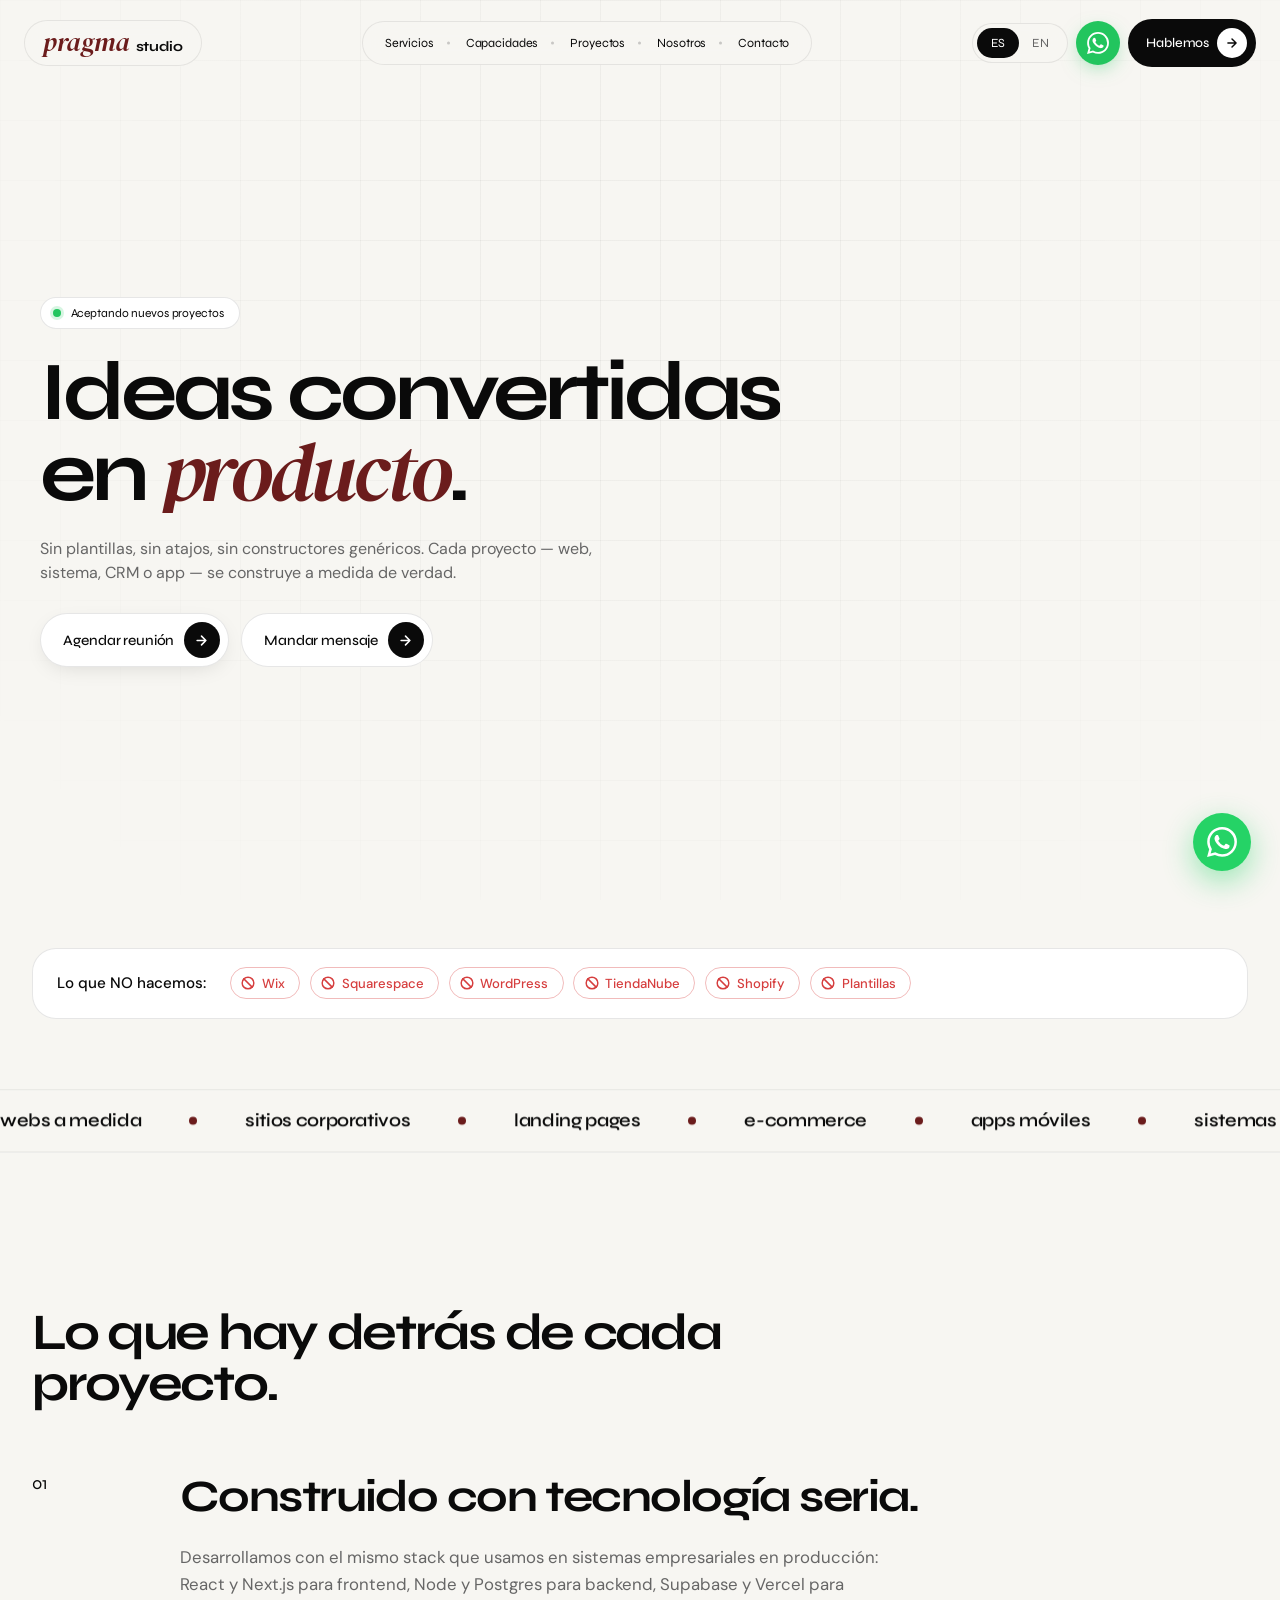
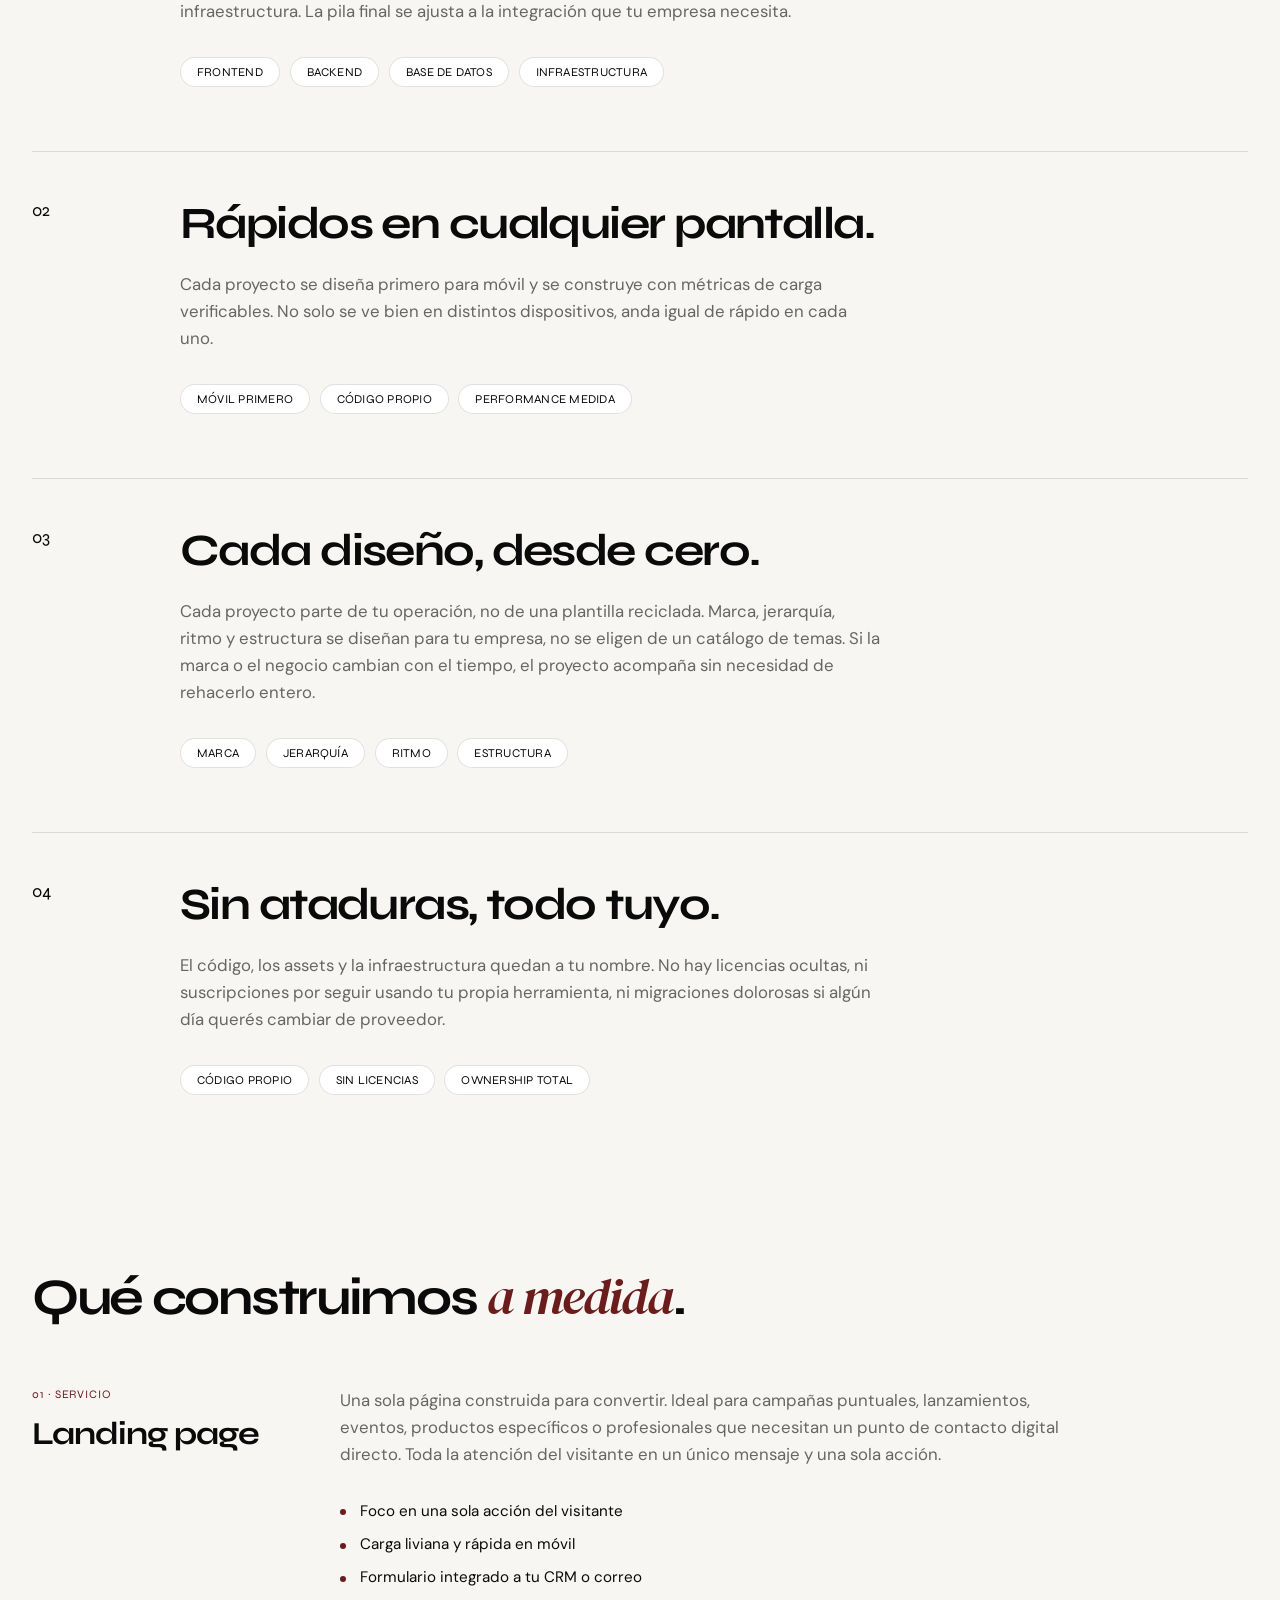
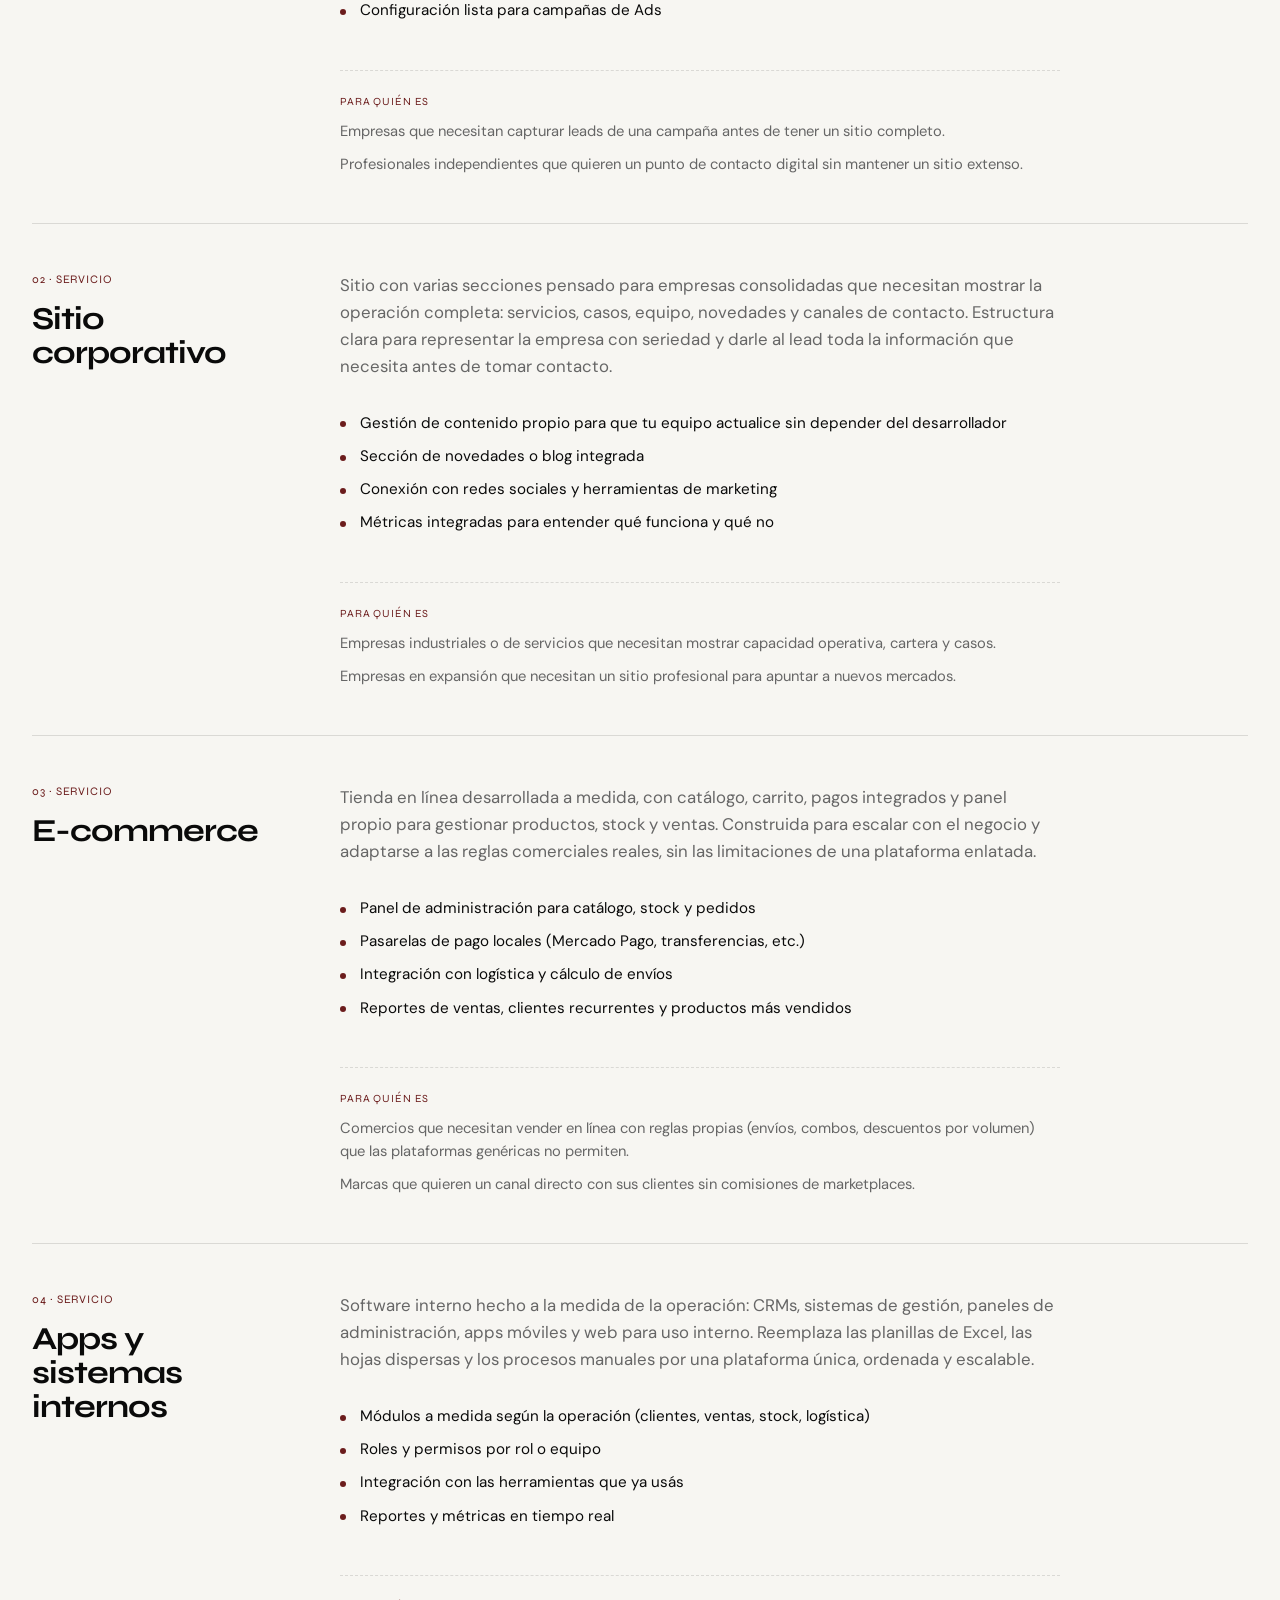
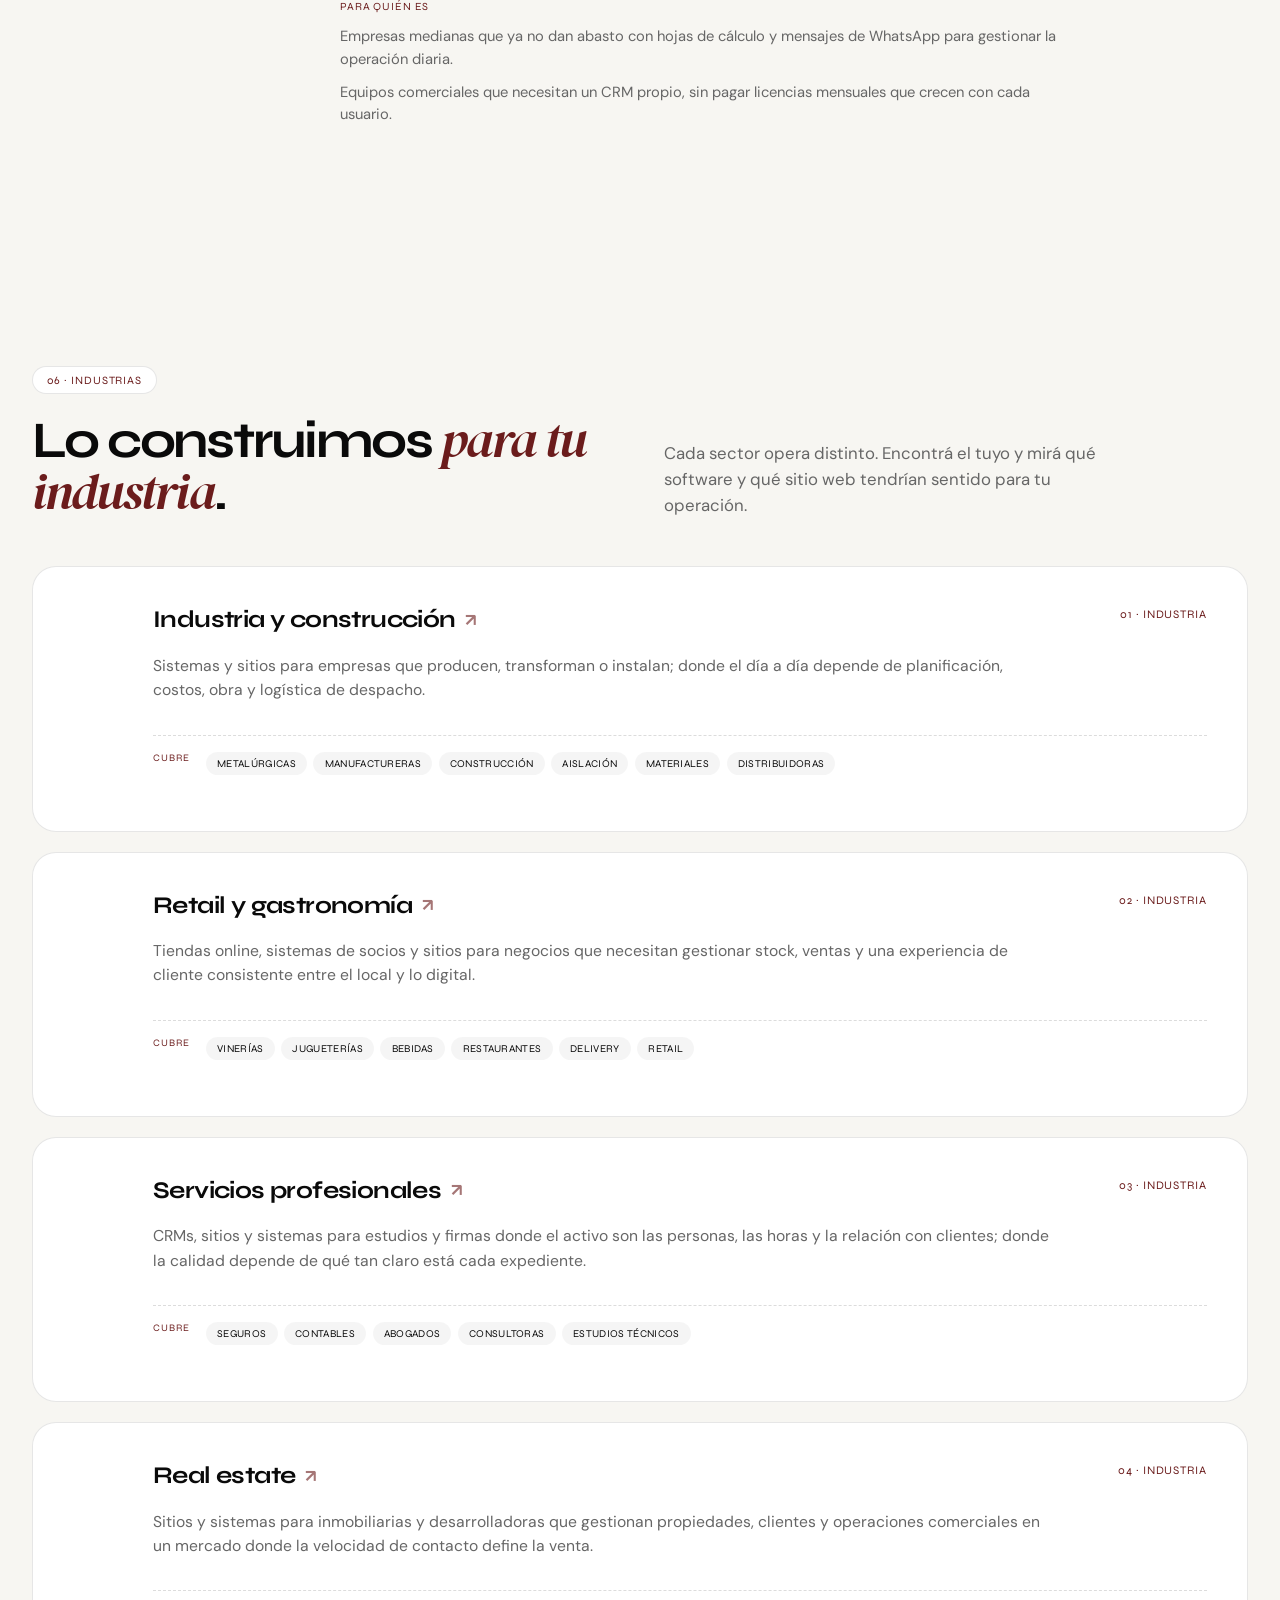
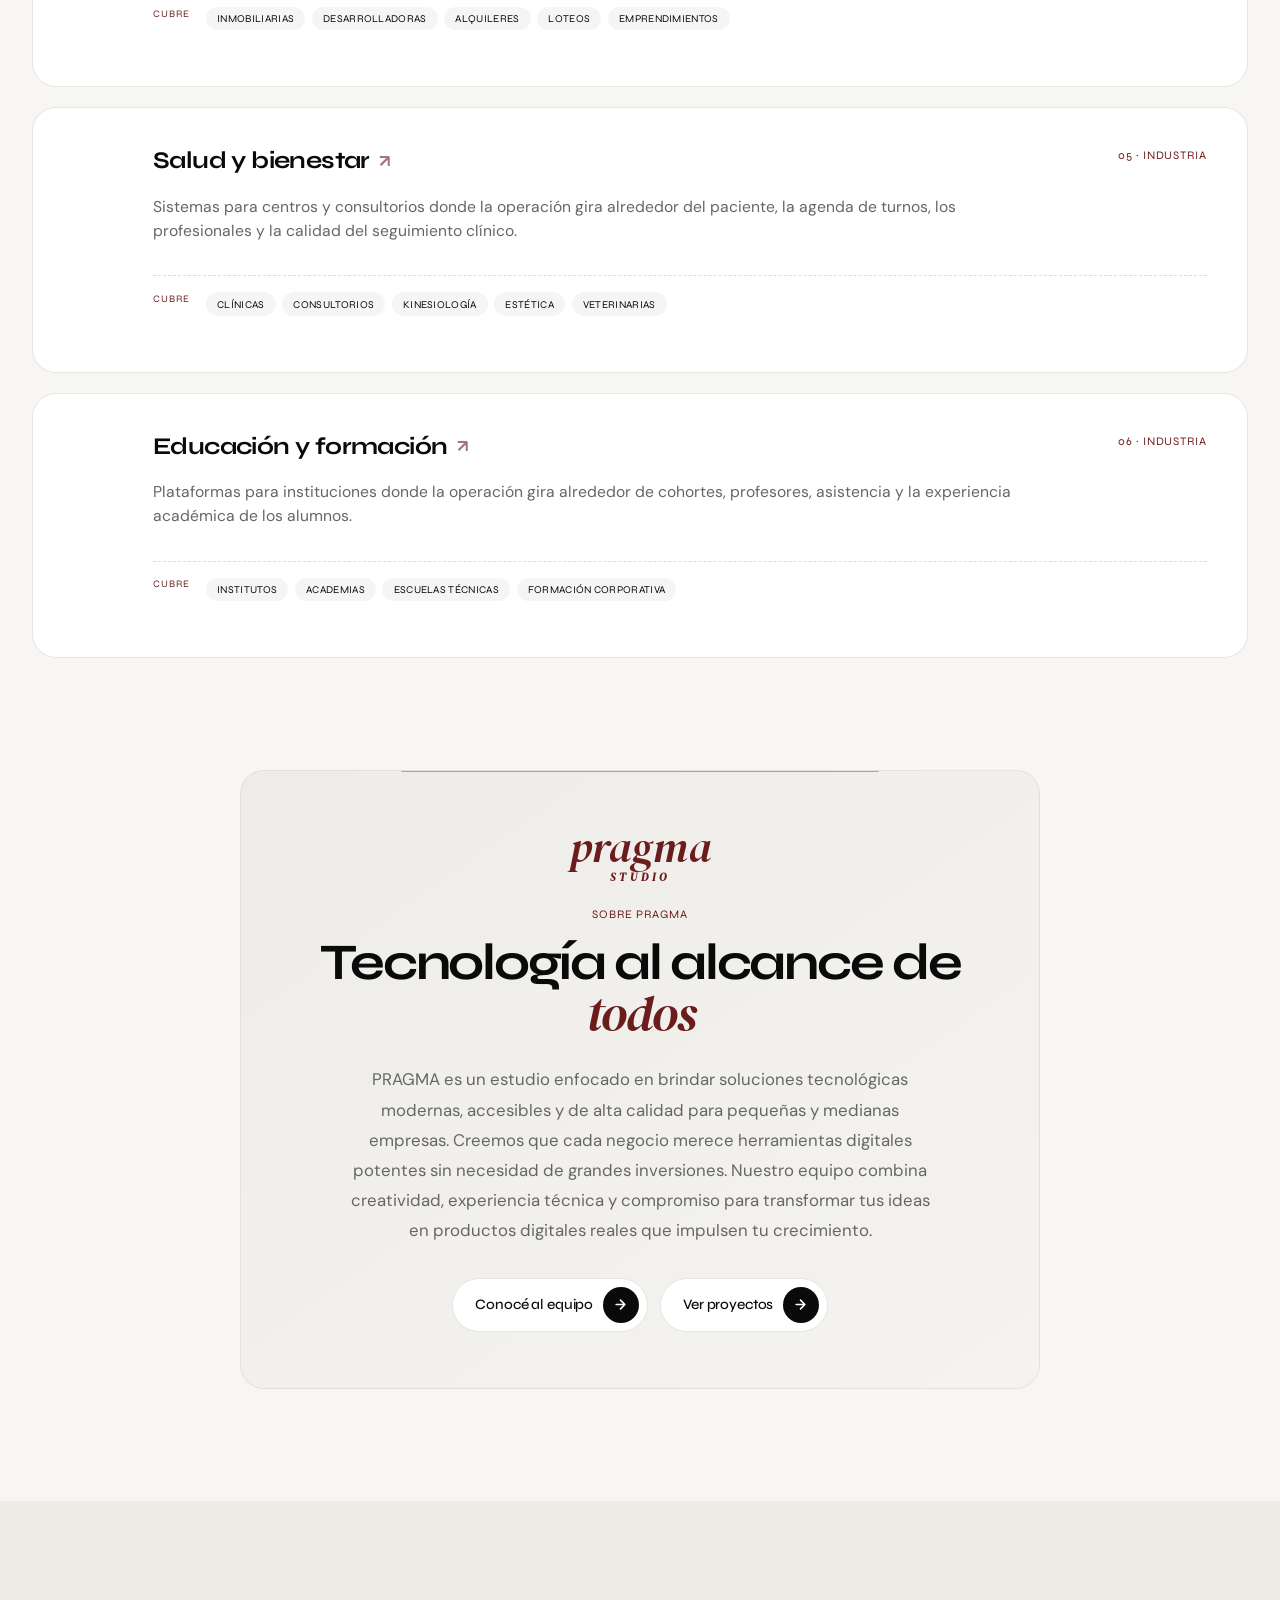
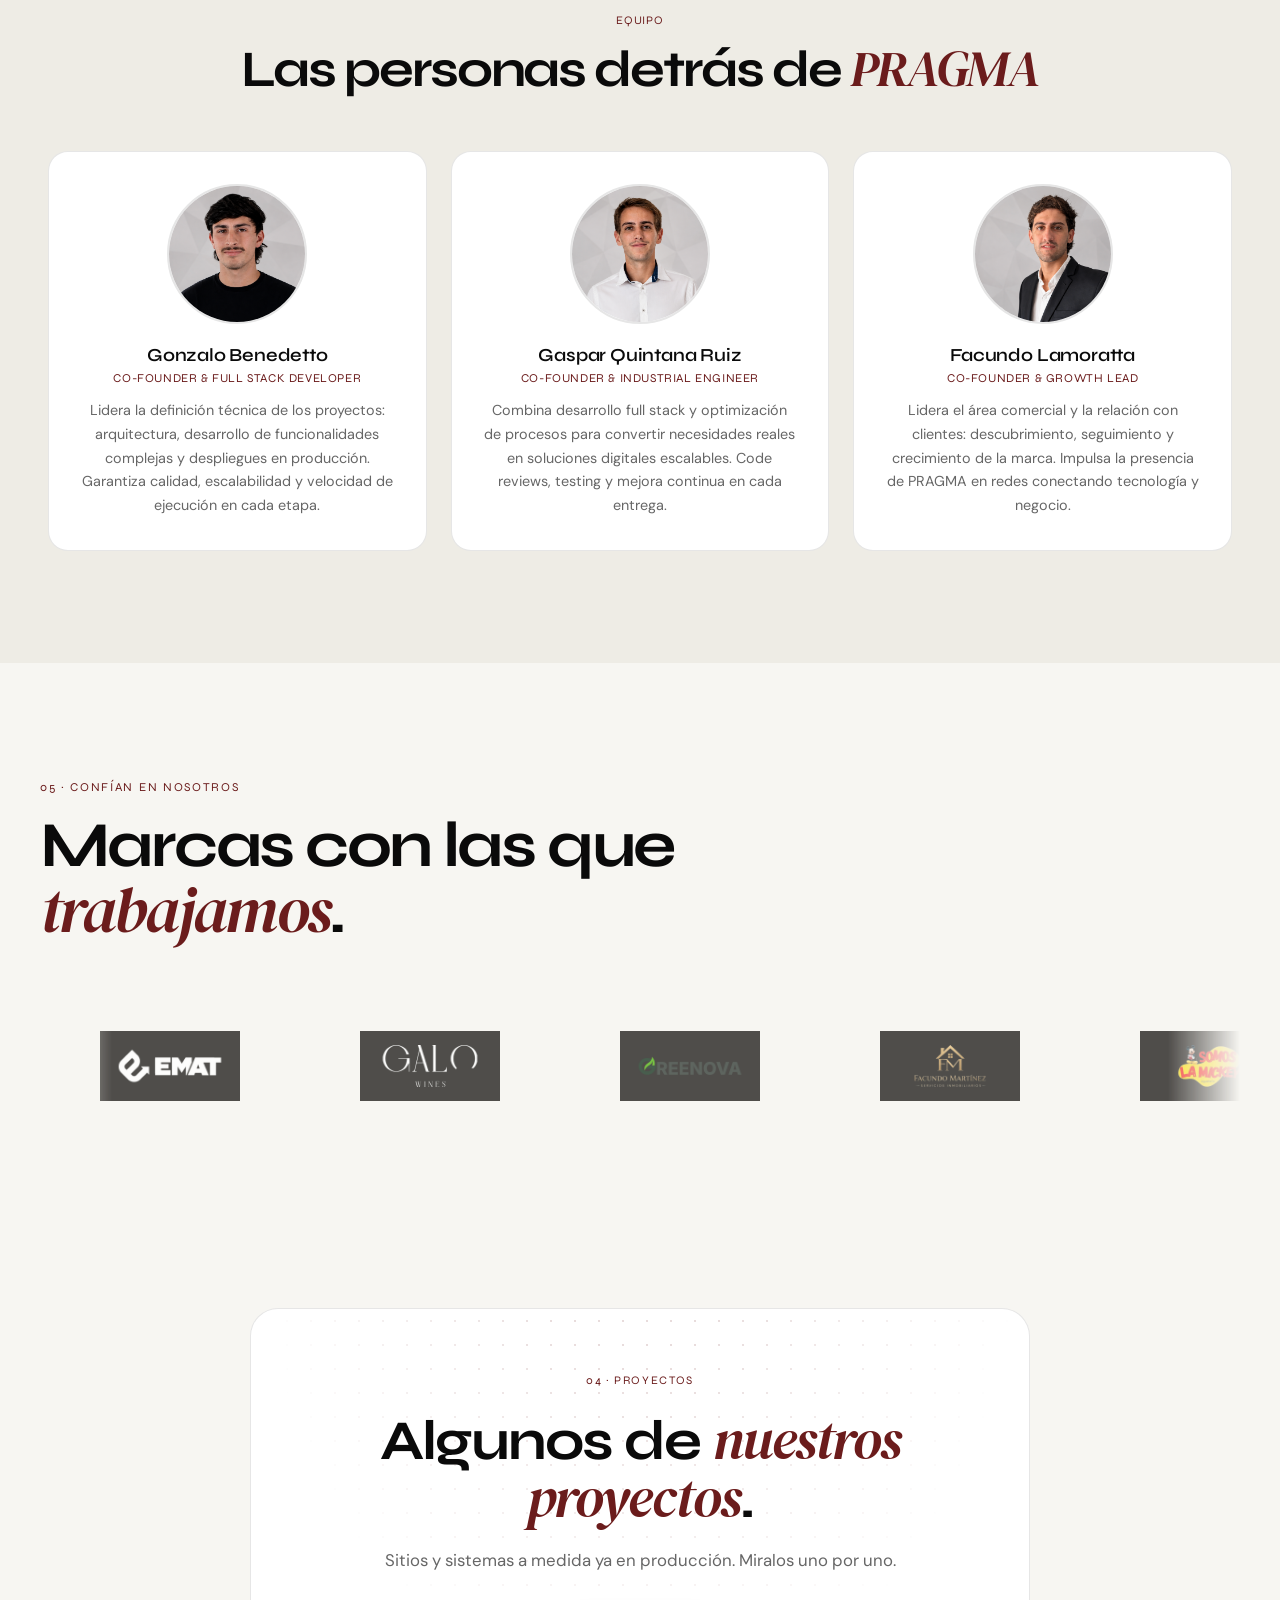
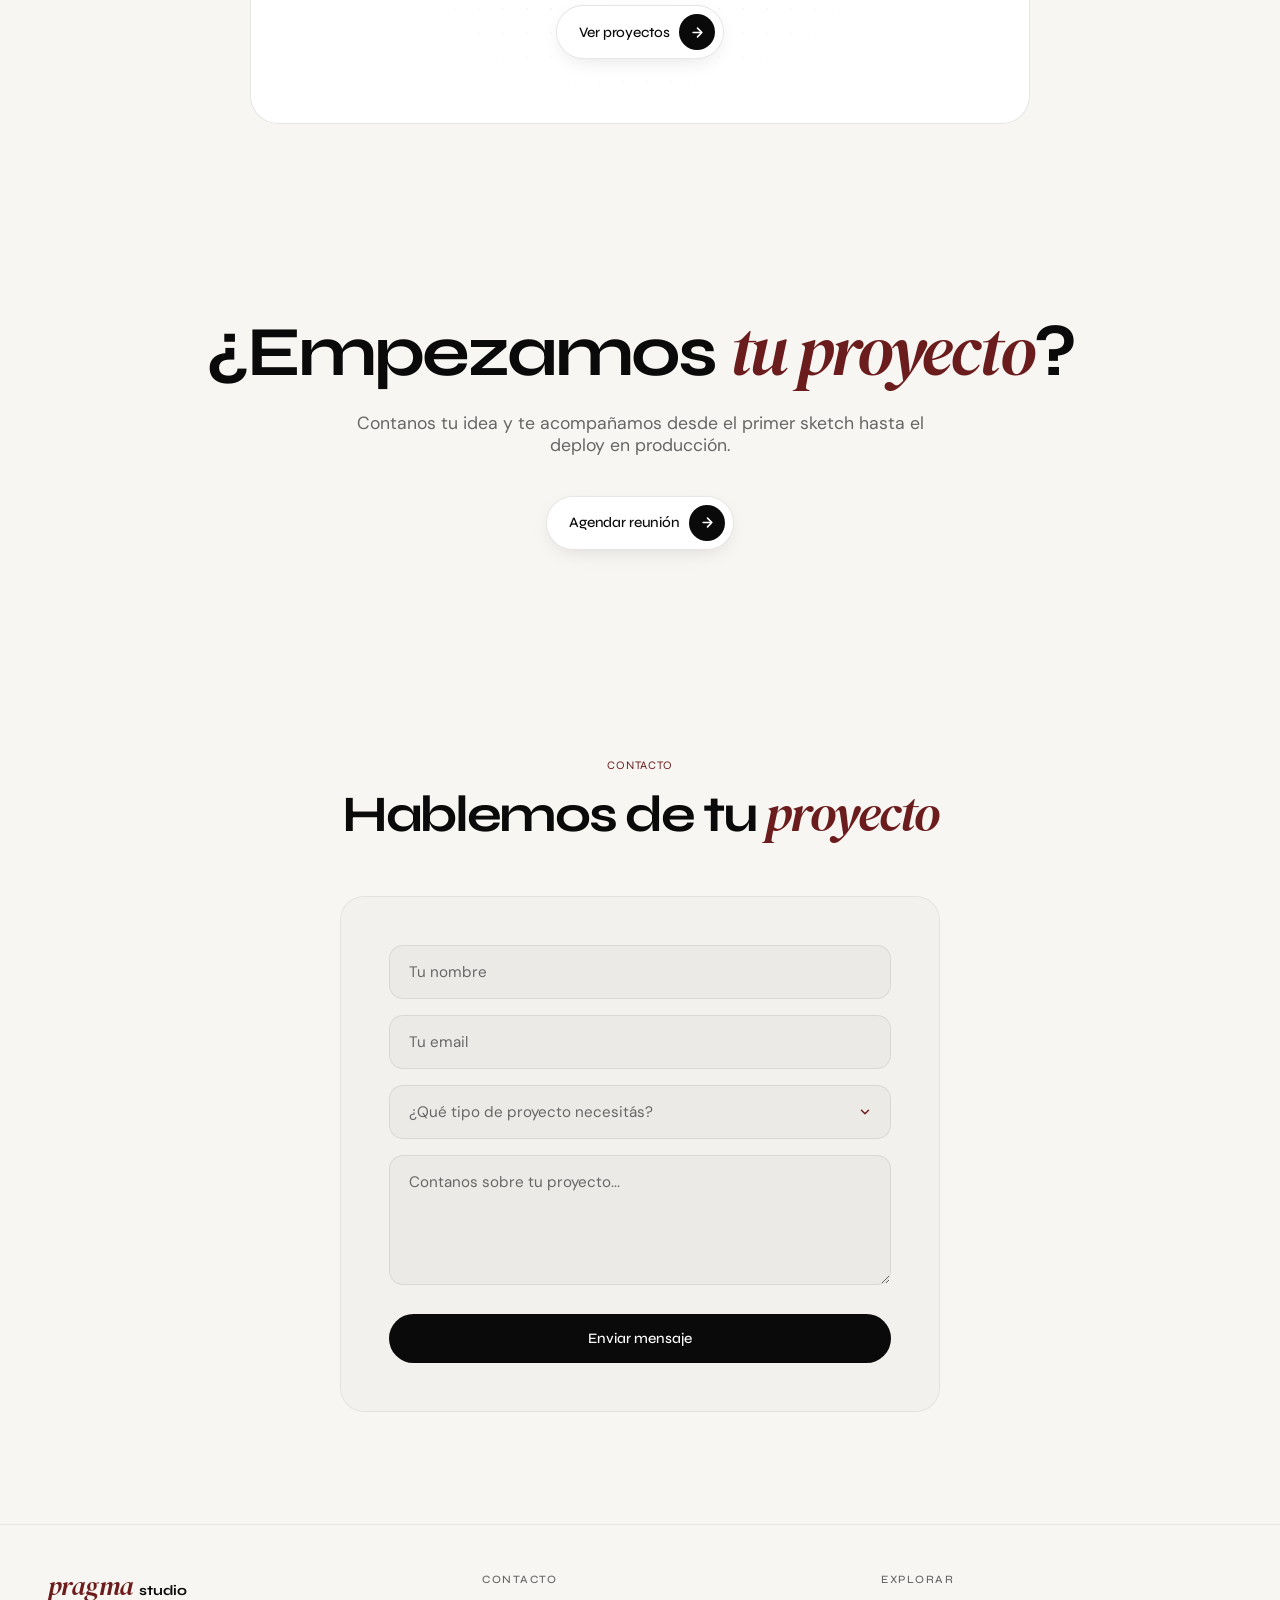
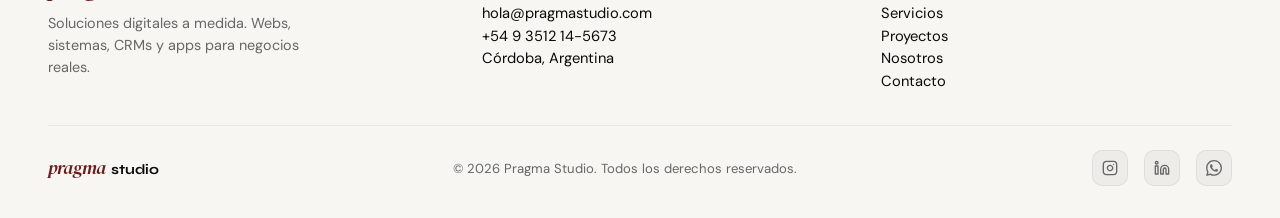
==== commit 2a915ffe: "Add files via upload" ====
--- a/index.html
+++ b/index.html
@@ -2207,22 +2207,20 @@
       align-items: center;
       justify-content: center;
       width: 240px;
-      height: 110px;
+      height: 100px;
       margin: 0 10px;
-      background: #0a0a0a;
-      border-radius: 22px;
-      overflow: hidden;
-      transition: transform 0.4s var(--ease-out-expo), box-shadow 0.4s ease;
+      opacity: 0.75;
+      transition: opacity 0.35s, transform 0.4s var(--ease-out-expo);
     }
 
     .brand-logo-link:hover {
-      transform: translateY(-4px);
-      box-shadow: 0 18px 30px -14px rgba(10, 10, 10, 0.28);
+      opacity: 1;
+      transform: scale(1.05);
     }
 
     .brand-logo-img {
-      max-height: 80px;
-      max-width: 200px;
+      max-height: 70px;
+      max-width: 180px;
       width: auto;
       height: auto;
       object-fit: contain;
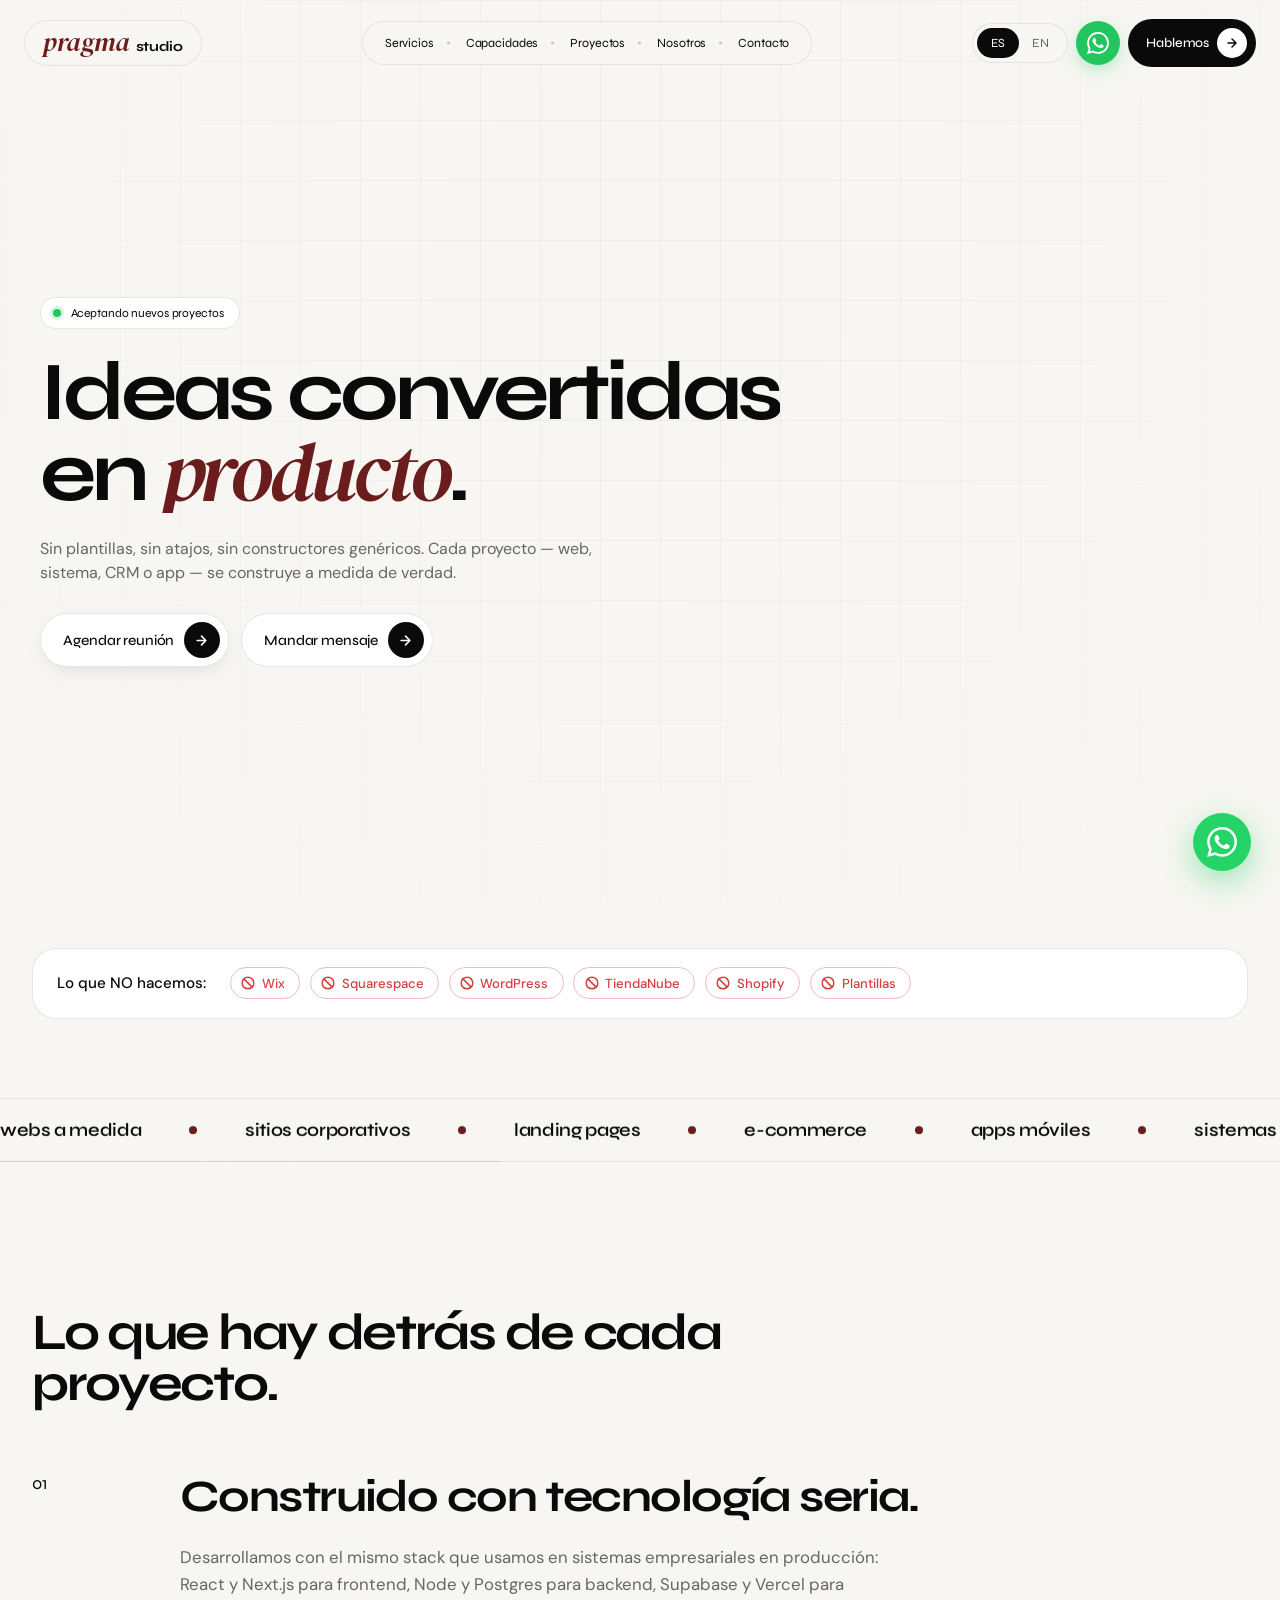
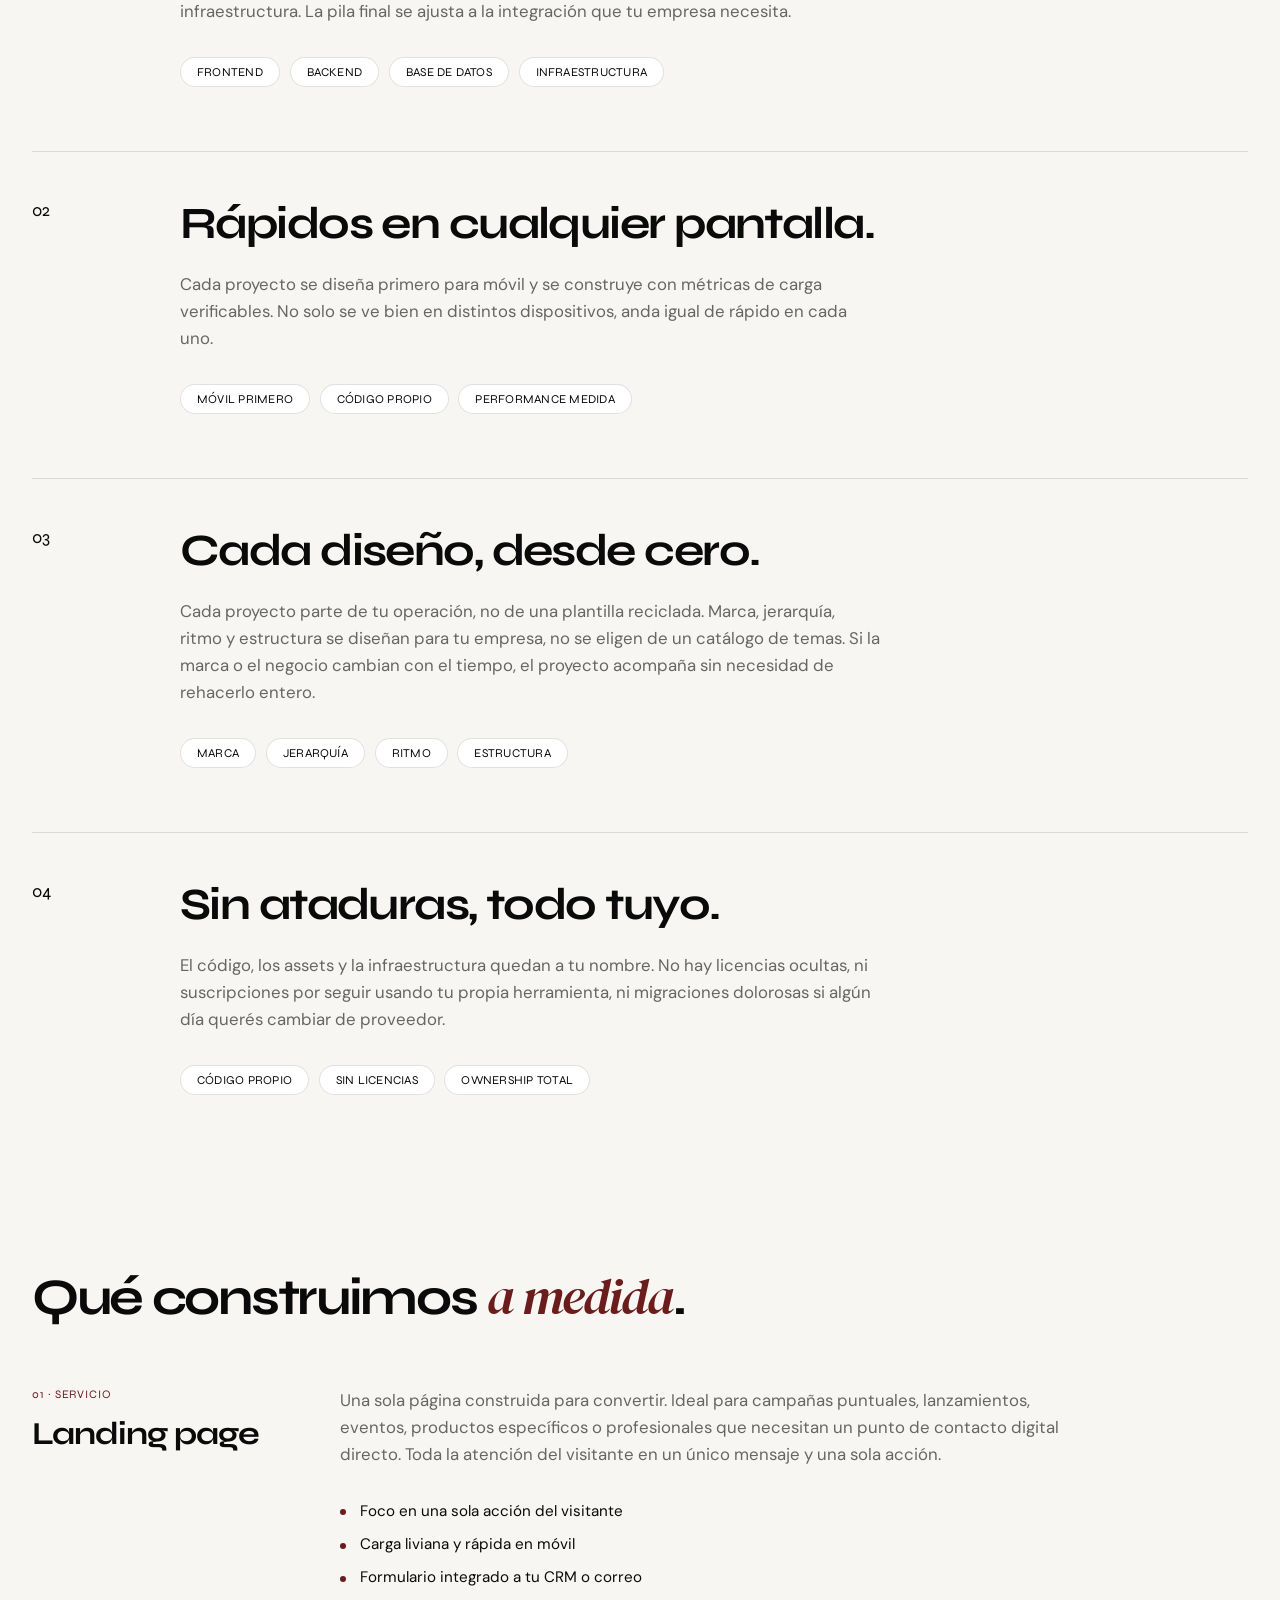
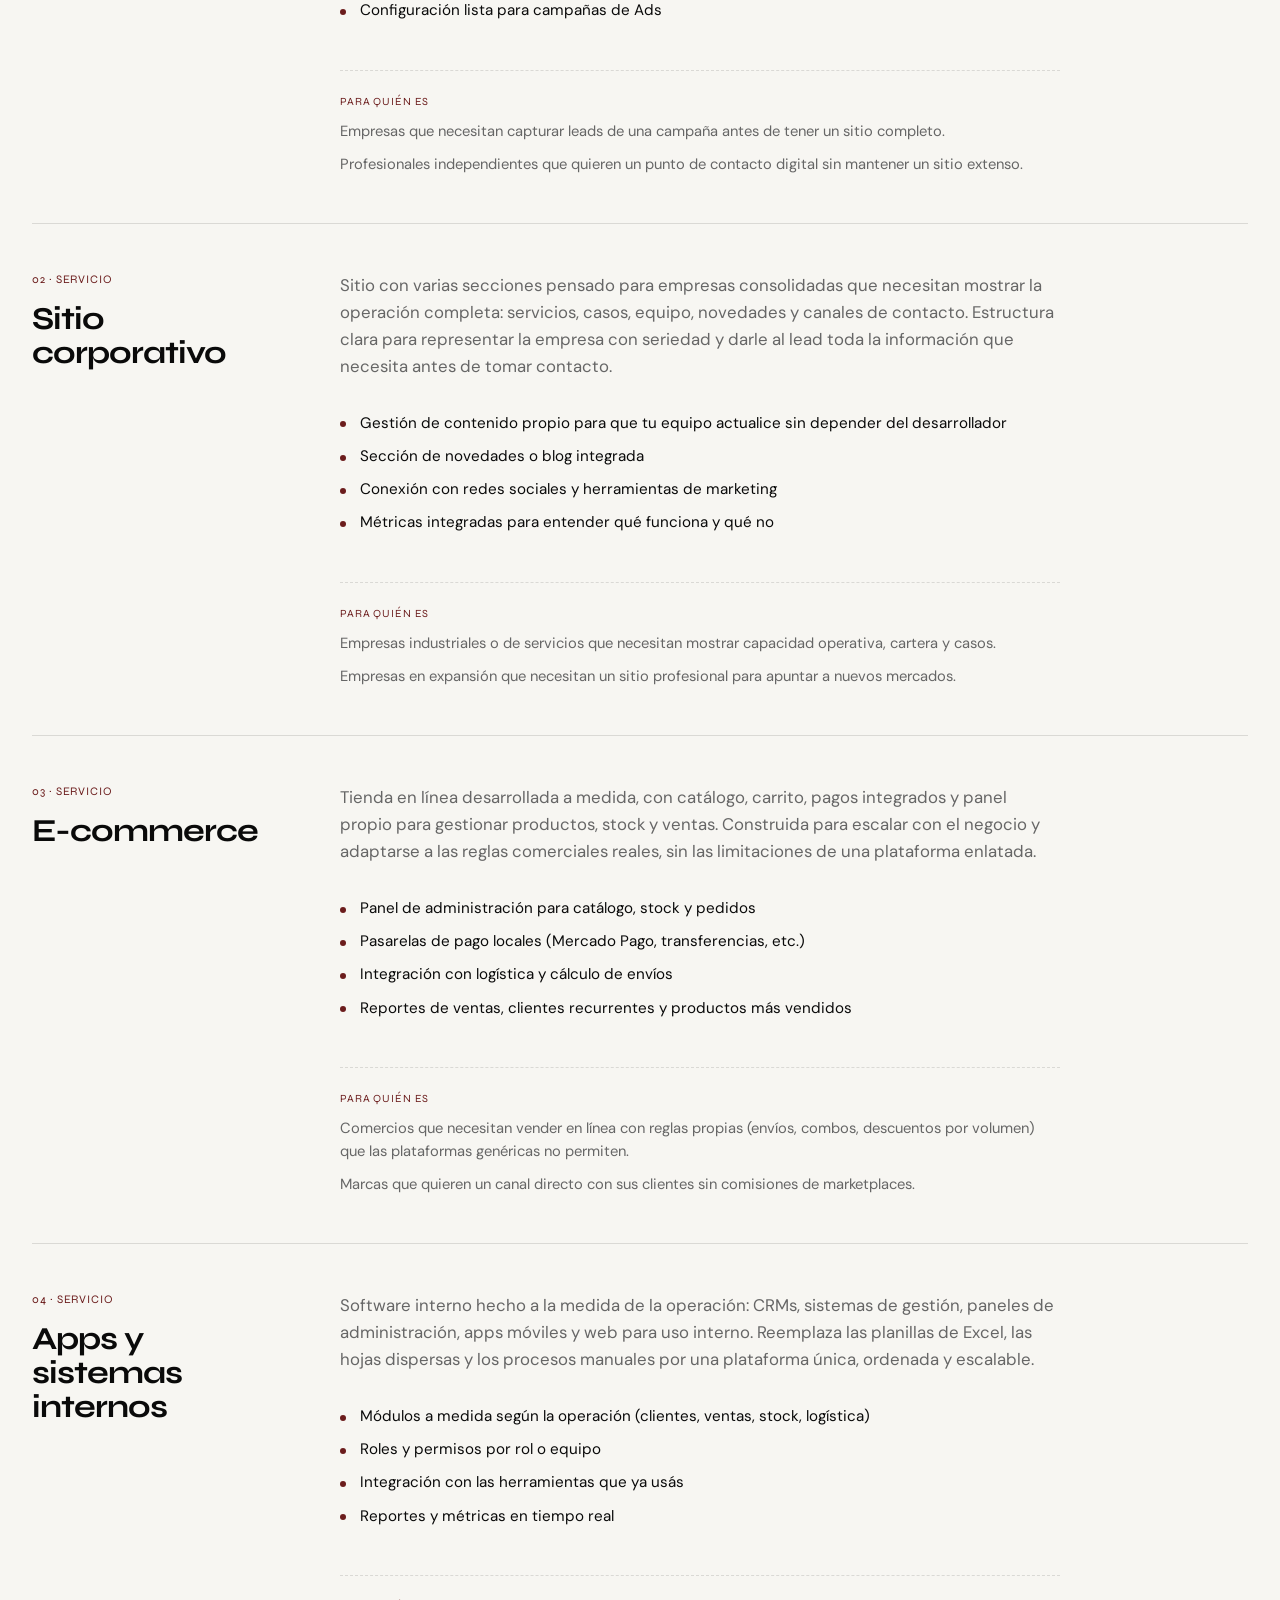
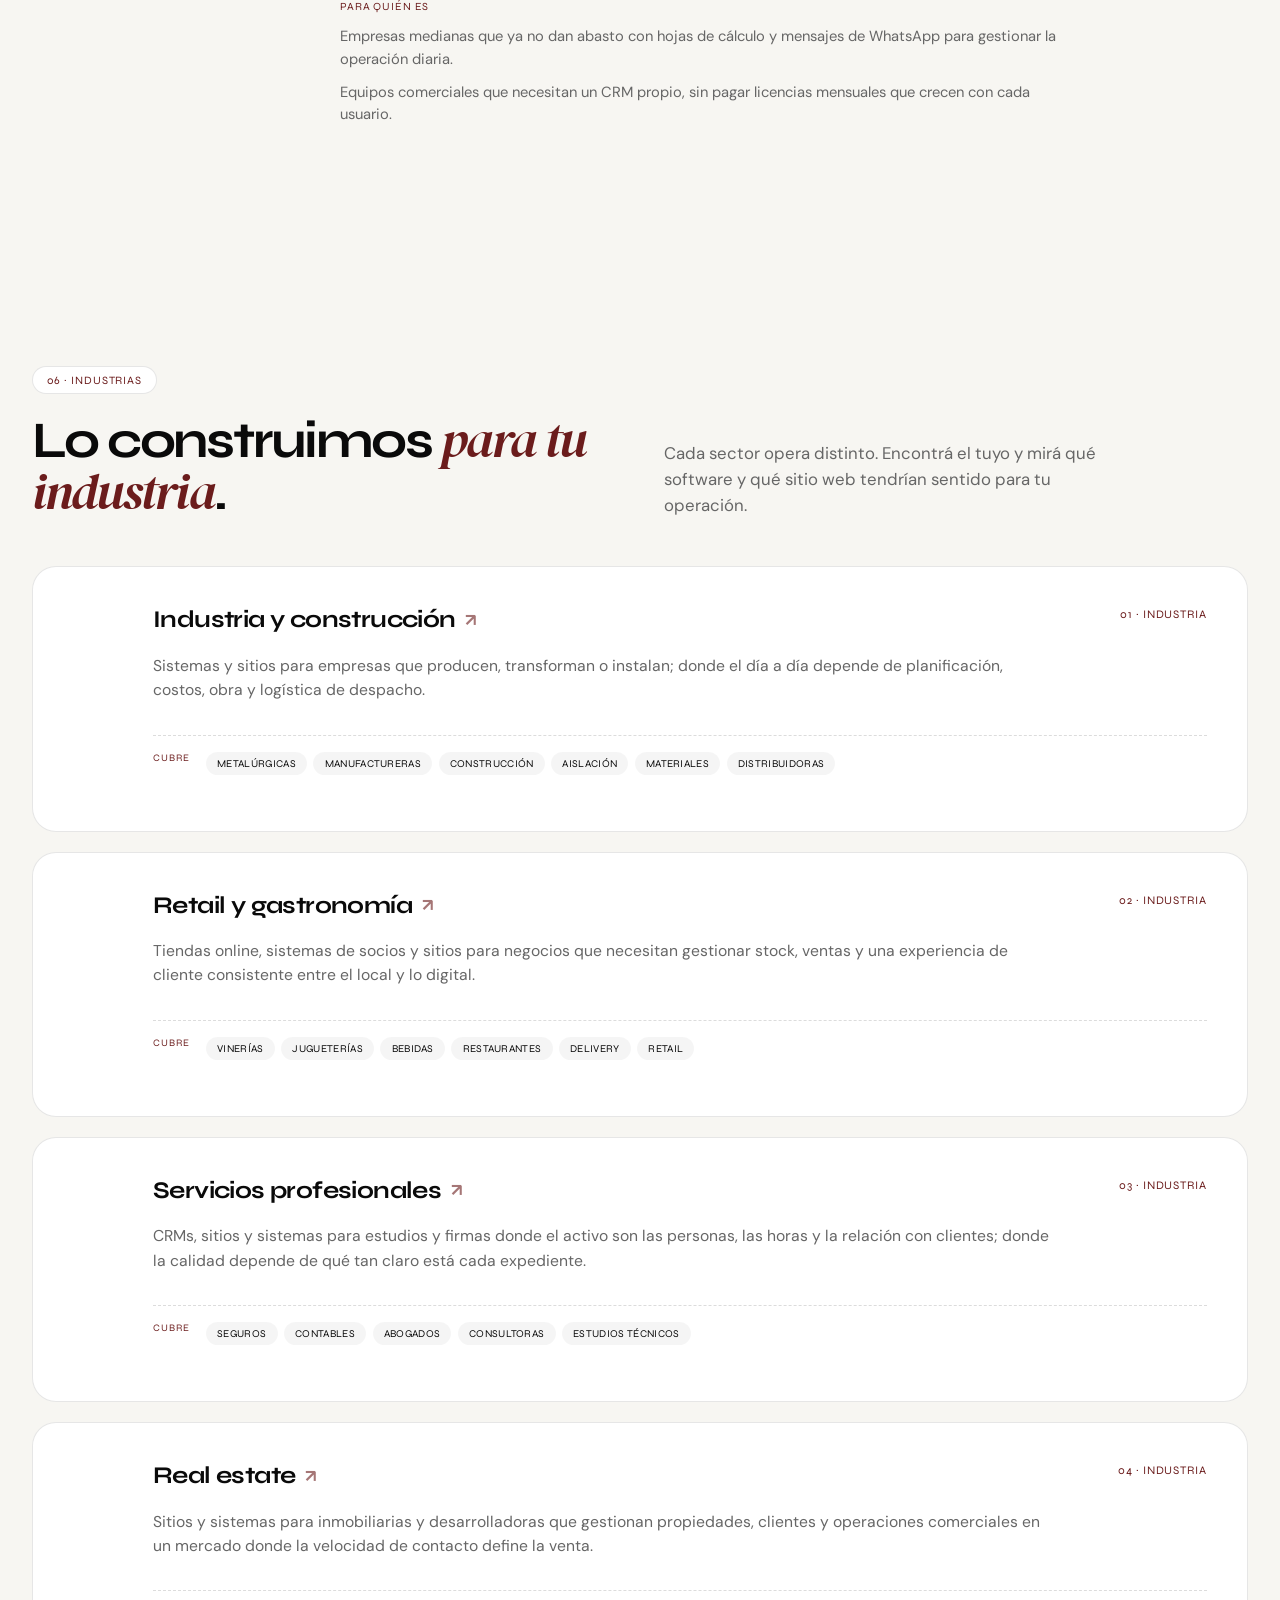
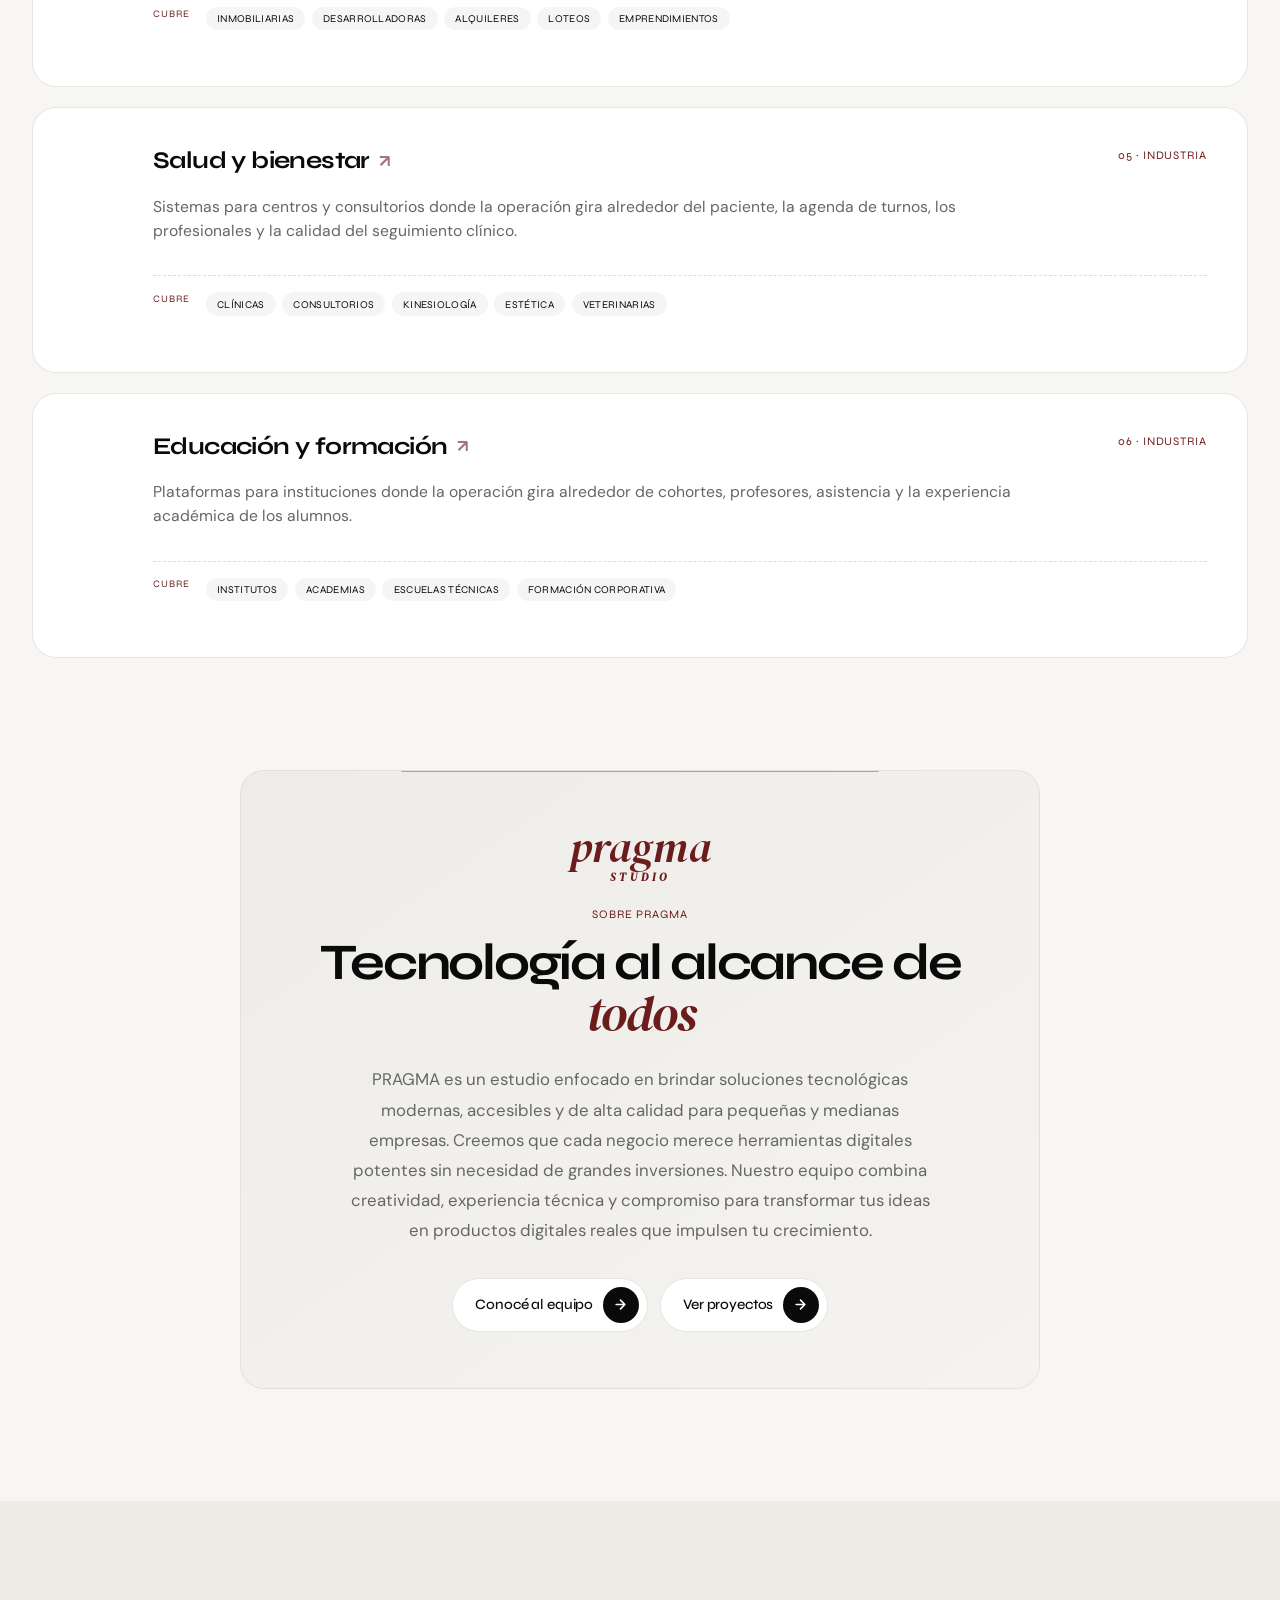
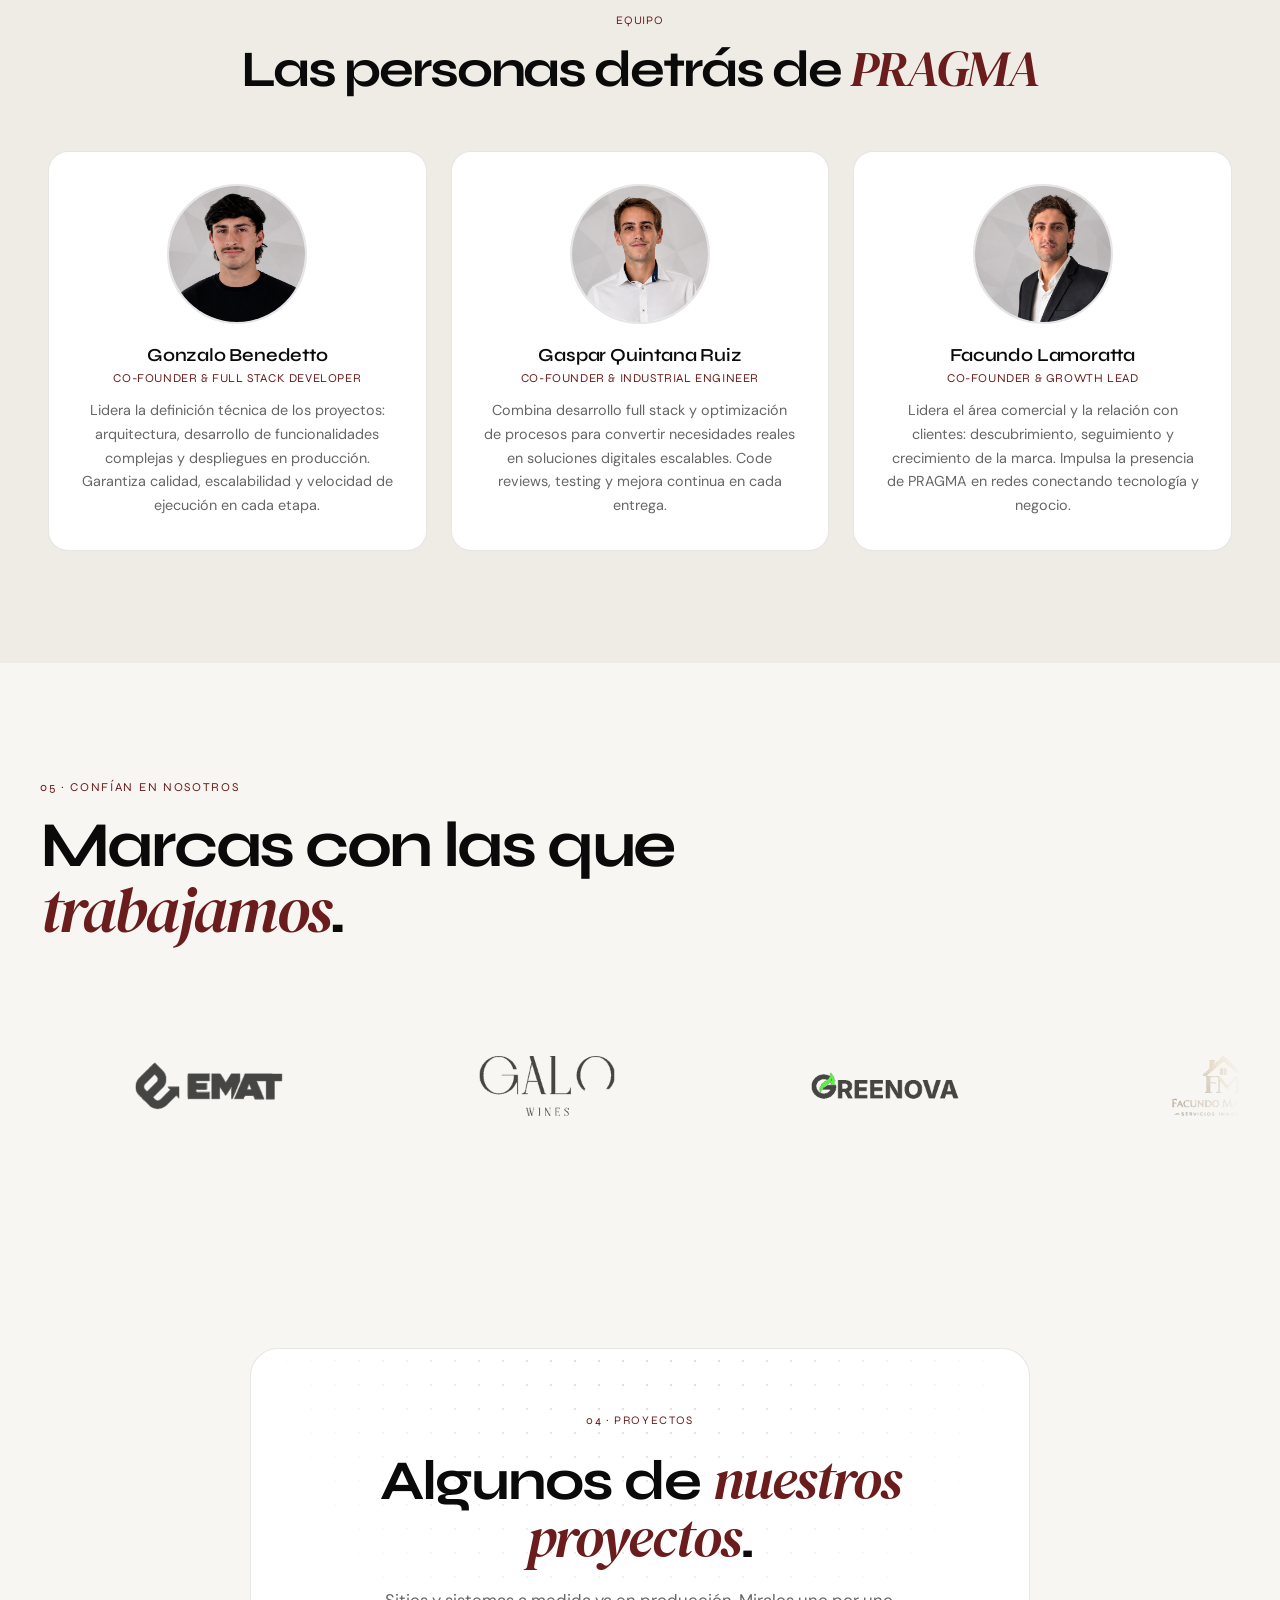
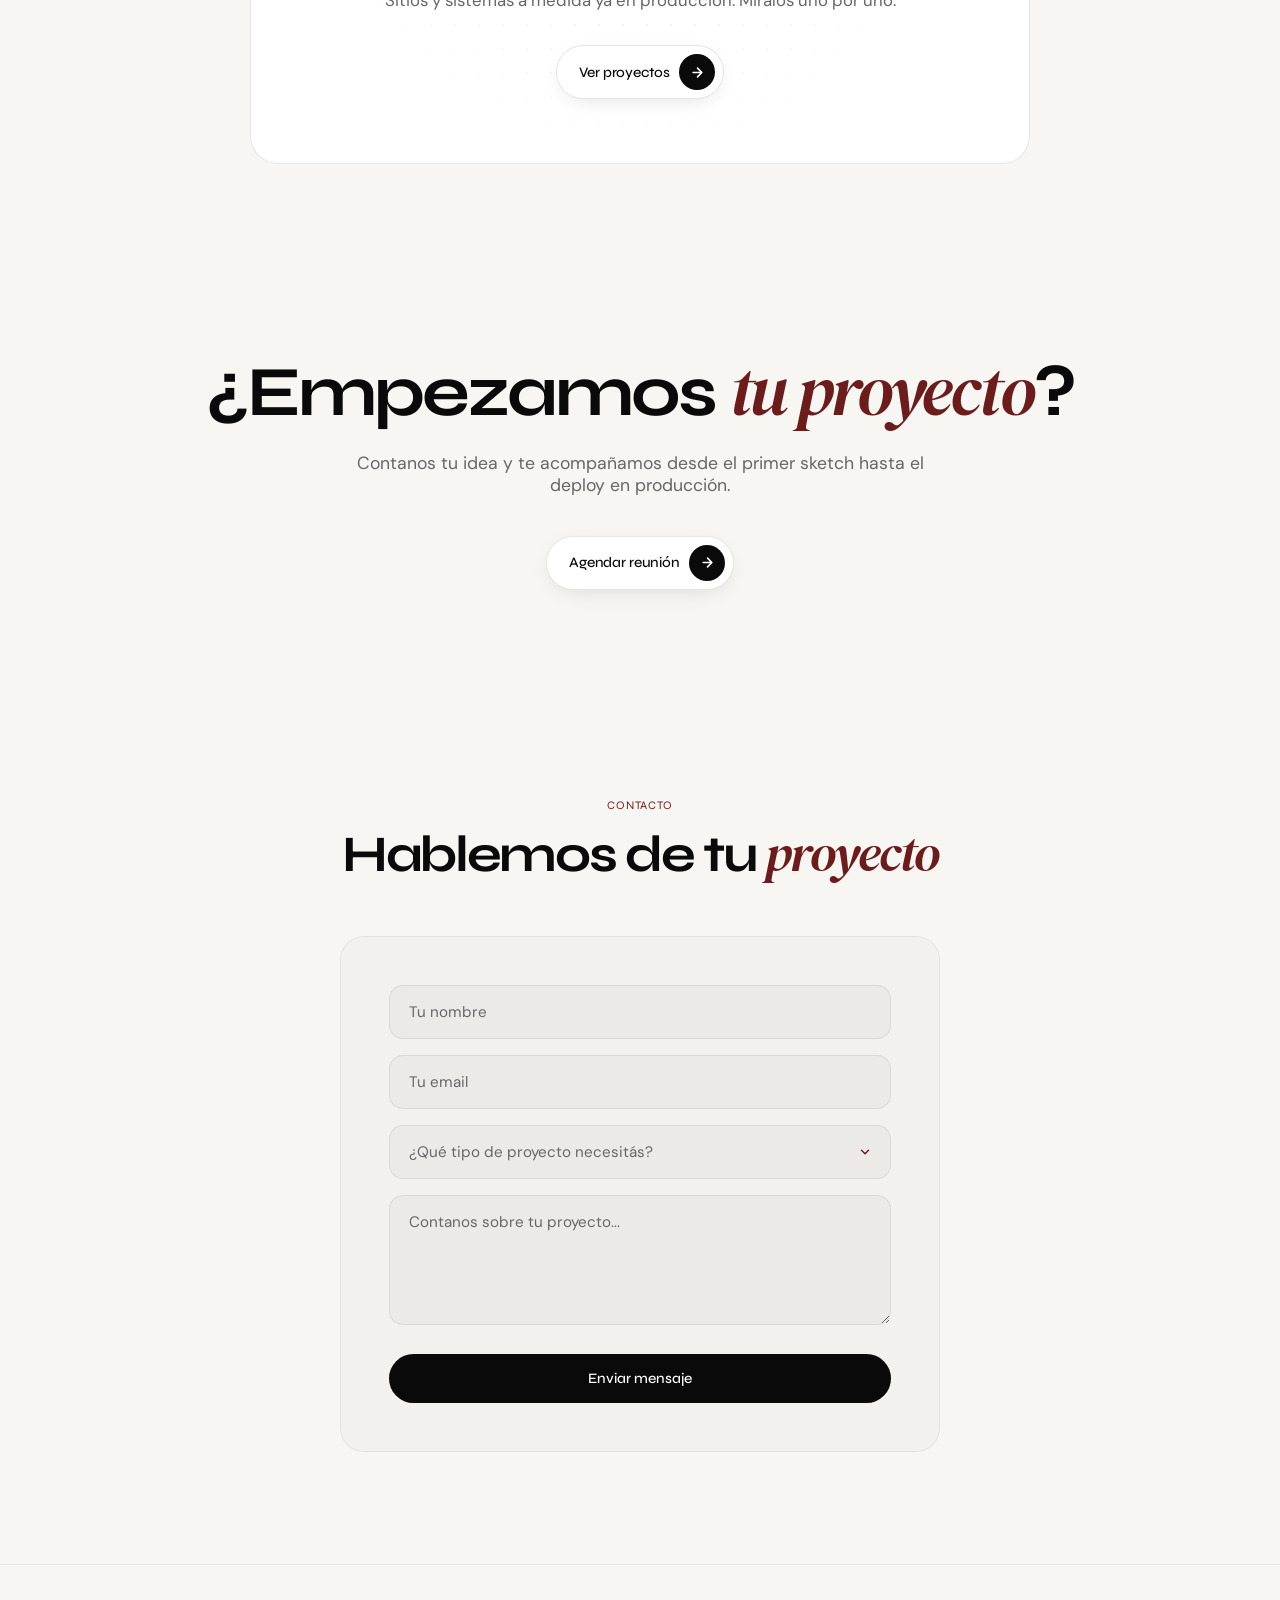
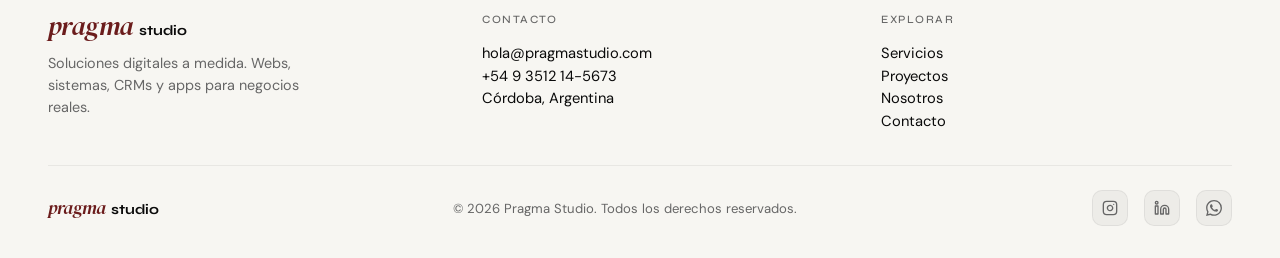
==== commit 0e13c4d3: "Add files via upload" ====
--- a/index.html
+++ b/index.html
@@ -2206,9 +2206,9 @@
       display: flex;
       align-items: center;
       justify-content: center;
-      width: 240px;
-      height: 100px;
-      margin: 0 10px;
+      width: 310px;
+      height: 140px;
+      margin: 0 14px;
       opacity: 0.75;
       transition: opacity 0.35s, transform 0.4s var(--ease-out-expo);
     }
@@ -2219,8 +2219,8 @@
     }
 
     .brand-logo-img {
-      max-height: 70px;
-      max-width: 180px;
+      max-height: 100px;
+      max-width: 250px;
       width: auto;
       height: auto;
       object-fit: contain;
@@ -2623,8 +2623,8 @@
       .projects-invite-desc { font-size: 0.98rem; }
       .brands-section { padding: 4rem 1.25rem 3rem; }
       .brands-intro { margin-bottom: 2rem; }
-      .brand-logo-link { width: 180px; height: 90px; margin: 0 6px; }
-      .brand-logo-img { max-height: 60px; max-width: 150px; }
+      .brand-logo-link { width: 220px; height: 110px; margin: 0 8px; }
+      .brand-logo-img { max-height: 80px; max-width: 180px; }
     }
 
     @media (prefers-reduced-motion: reduce) {
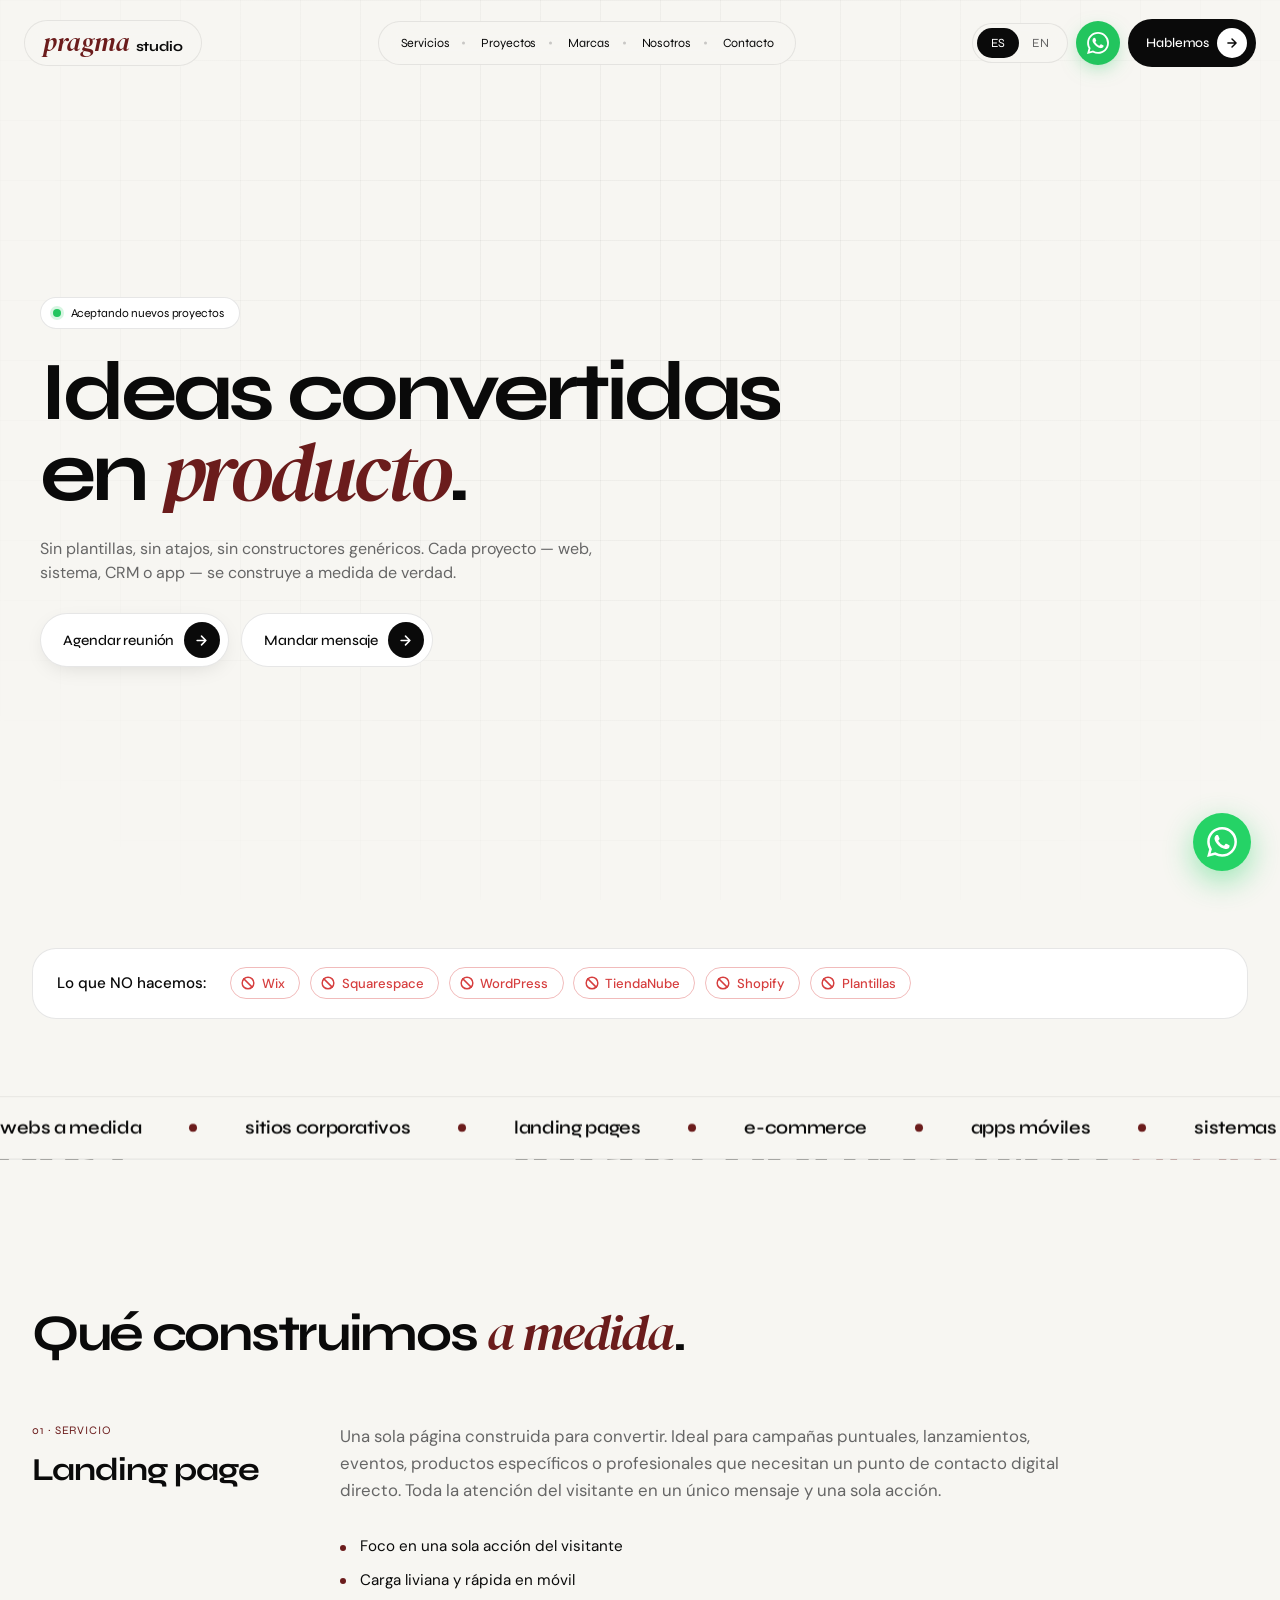
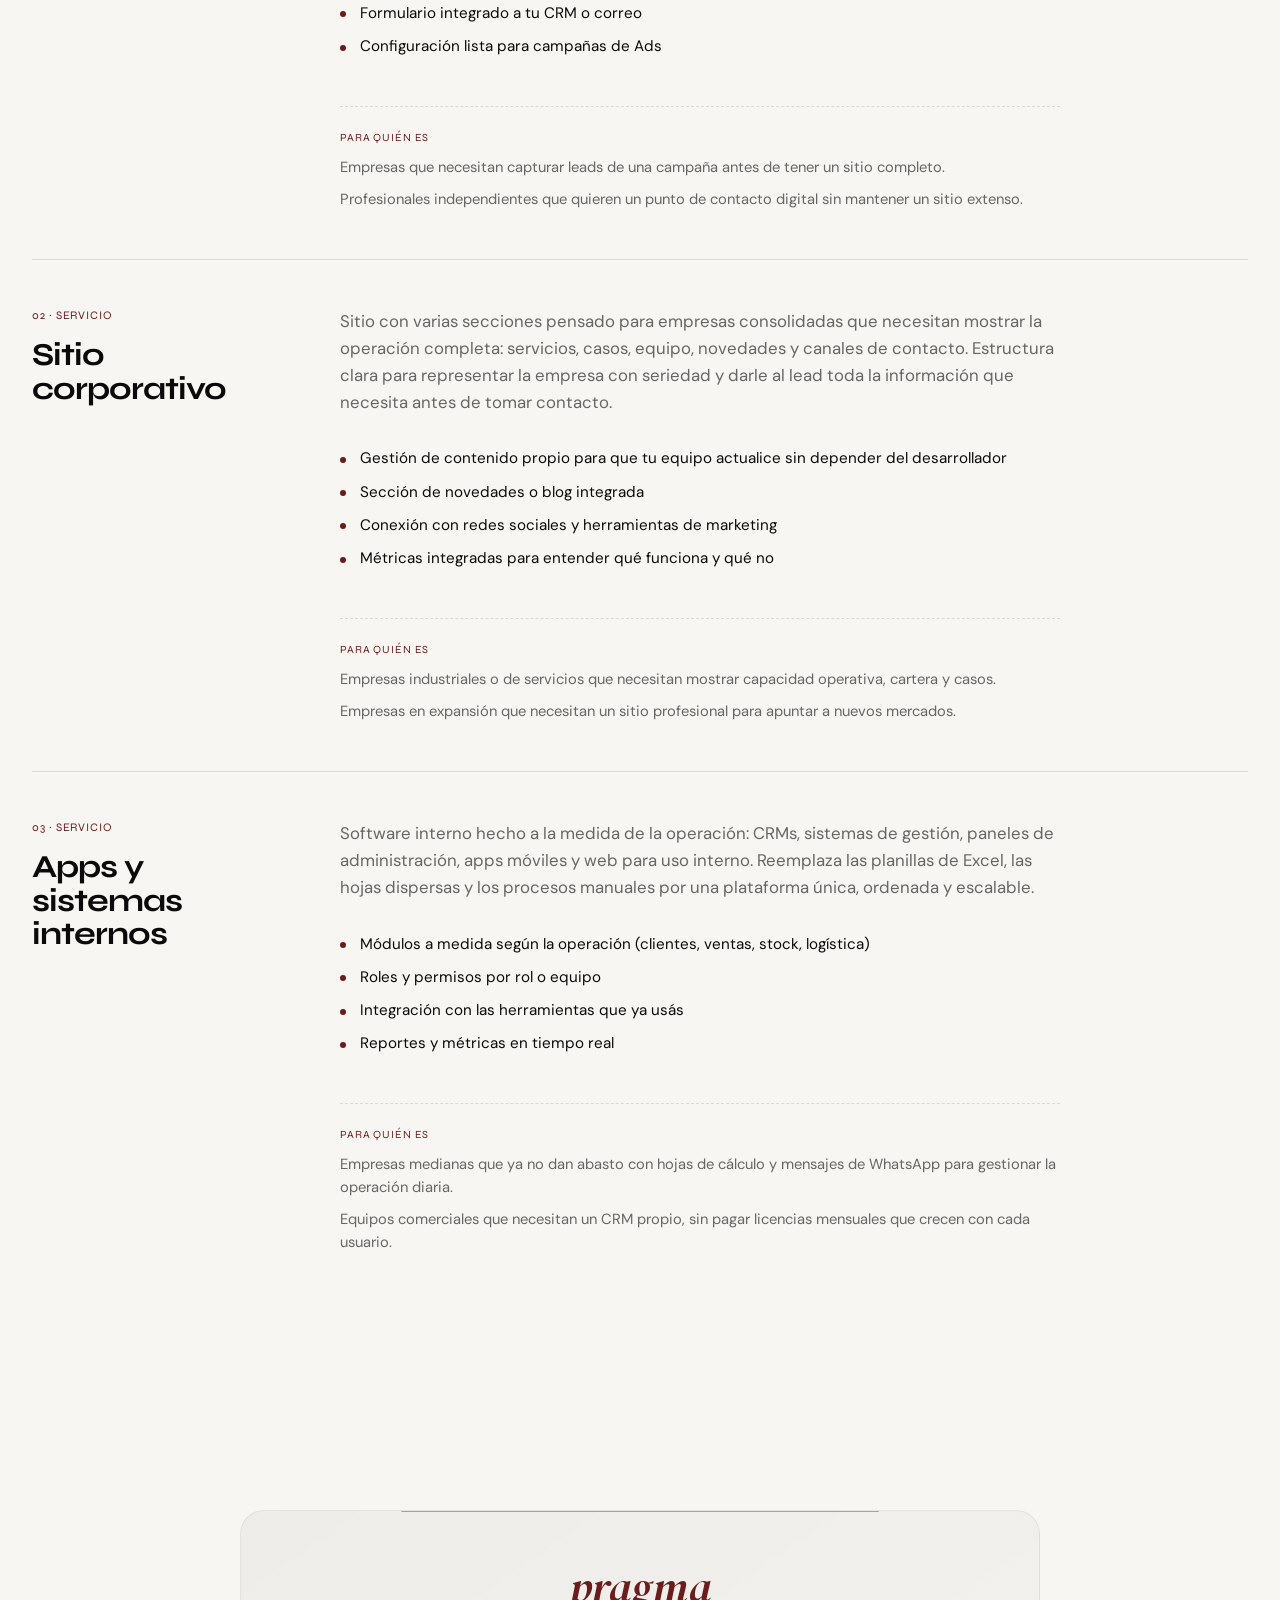
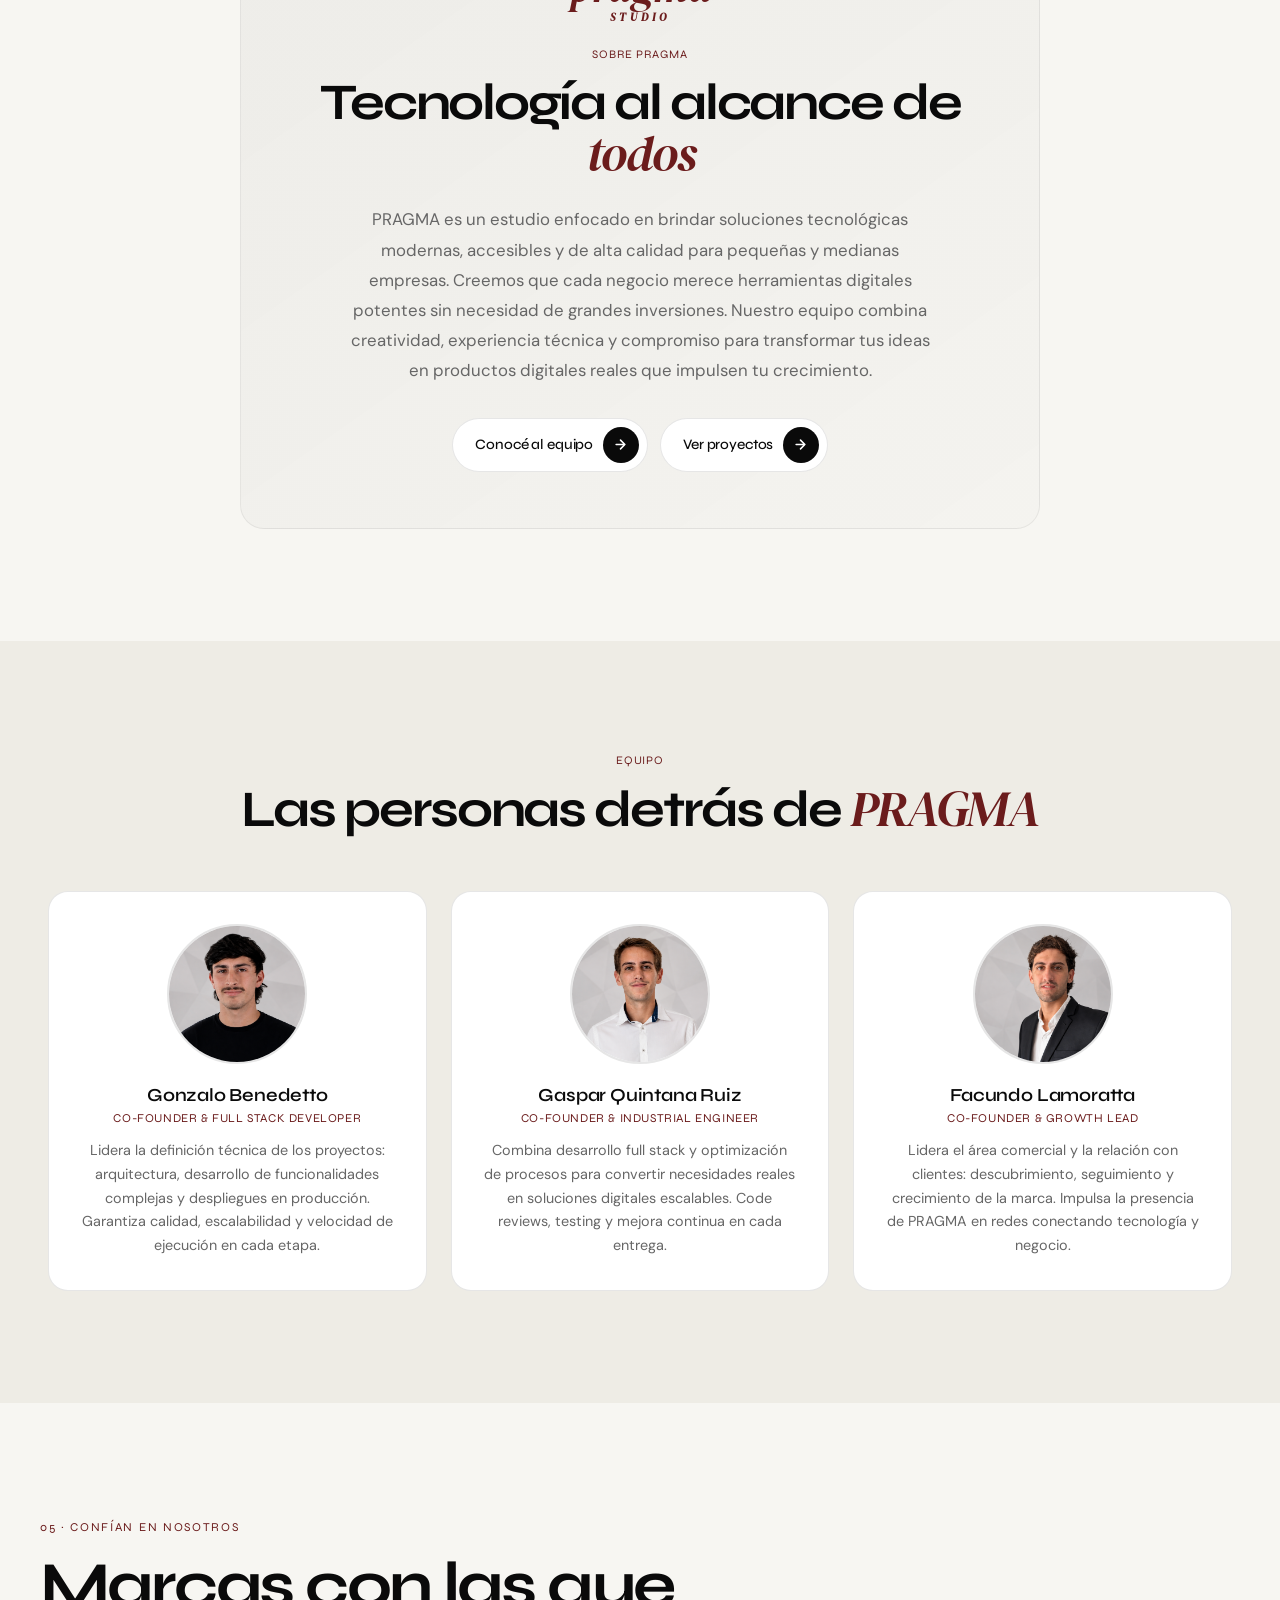
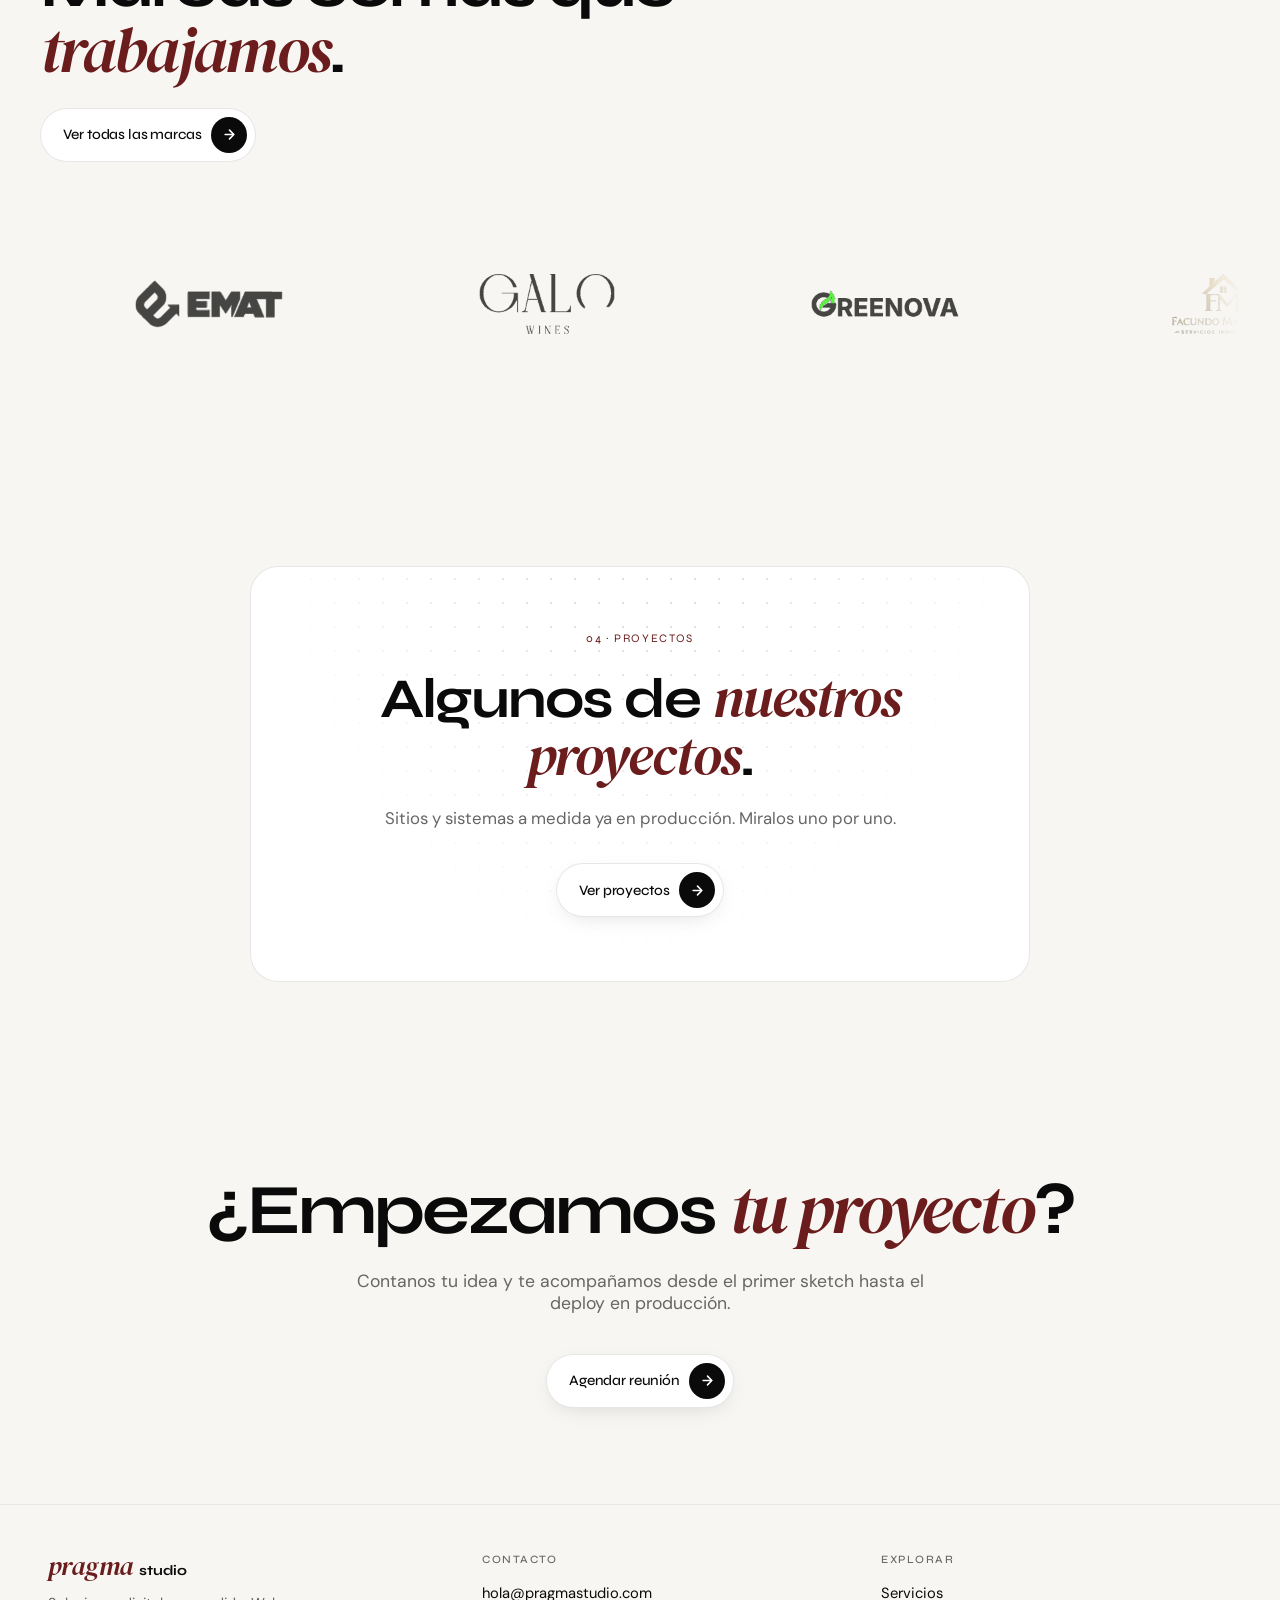
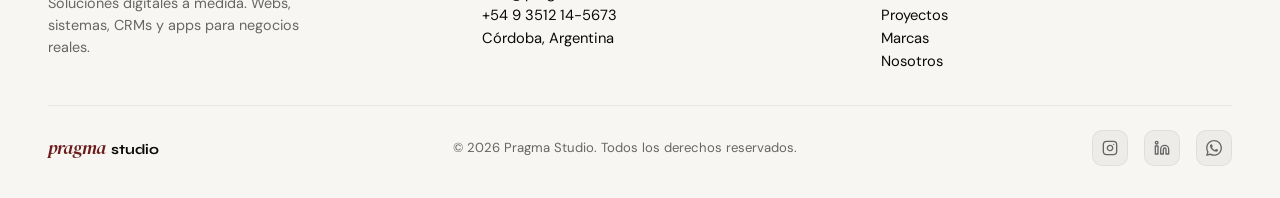
==== commit e27c960e: "Add GA4, brands page, and restructure site Analytics & content: - Add GA4 (gtag.js) to all pages - R" ====
--- a/index.html
+++ b/index.html
@@ -3,6 +3,14 @@
 
 <head>
   <meta charset="UTF-8">
+  <!-- Google tag (gtag.js) -->
+  <script async src="https://www.googletagmanager.com/gtag/js?id=G-PVCRW4GH5Z"></script>
+  <script>
+    window.dataLayer = window.dataLayer || [];
+    function gtag(){dataLayer.push(arguments);}
+    gtag('js', new Date());
+    gtag('config', 'G-PVCRW4GH5Z');
+  </script>
   <meta name="viewport" content="width=device-width, initial-scale=1.0">
   <title data-i18n-en="pragma studio — custom digital solutions">pragma studio — soluciones digitales a medida</title>
   <meta name="description"
@@ -20,2994 +28,7 @@
   <link
     href="https://fonts.googleapis.com/css2?family=Syne:wght@400;500;600;700;800&family=DM+Sans:ital,opsz,wght@0,9..40,300;0,9..40,400;0,9..40,500;1,9..40,300;1,9..40,400&family=DM+Serif+Display:ital@0;1&family=JetBrains+Mono:wght@400;500&display=swap"
     rel="stylesheet">
-  <style>
-    *,
-    *::before,
-    *::after {
-      margin: 0;
-      padding: 0;
-      box-sizing: border-box;
-    }
-
-    :root {
-      --bg-primary: #f7f6f2;
-      --bg-secondary: #eeece5;
-      --bg-card: #ffffff;
-      --border-card: rgba(10, 10, 10, 0.10);
-      --text-primary: #0a0a0a;
-      --text-secondary: #666666;
-      --text-tertiary: #999999;
-      --text-inv: #ffffff;
-      --text-inv-secondary: rgba(255, 255, 255, 0.65);
-      --accent-bordo: #6b1c1c;
-      --accent-bordo-hover: #8a2626;
-      --accent-red: #d63e3e;
-      --accent-green: #22c55e;
-      --font-display: 'Syne', sans-serif;
-      --font-serif: 'DM Serif Display', 'Playfair Display', Georgia, serif;
-      --font-body: 'DM Sans', sans-serif;
-      --font-mono: 'Syne', ui-sans-serif, sans-serif;
-      --ease-out-expo: cubic-bezier(0.16, 1, 0.3, 1);
-    }
-
-    html {
-      scroll-behavior: smooth;
-      overflow-x: hidden;
-    }
-
-    body {
-      font-family: var(--font-body);
-      background: var(--bg-primary);
-      color: var(--text-primary);
-      overflow-x: hidden;
-      width: 100%;
-      max-width: 100vw;
-      -webkit-font-smoothing: antialiased;
-    }
-
-    /* Scroll progress bar */
-    .scroll-progress {
-      position: fixed;
-      top: 0;
-      left: 0;
-      height: 3px;
-      background: var(--accent-bordo);
-      z-index: 1001;
-      width: 0;
-      transition: width 0.05s linear;
-      pointer-events: none;
-    }
-
-    /* Word split reveal */
-    .split-word {
-      display: inline-block;
-      opacity: 0;
-      transform: translateY(60%);
-      transition: opacity 0.7s var(--ease-out-expo), transform 0.7s var(--ease-out-expo);
-    }
-
-    .split-word.visible {
-      opacity: 1;
-      transform: translateY(0);
-    }
-
-    .split-word-wrap {
-      display: inline-block;
-      overflow: hidden;
-      vertical-align: baseline;
-    }
-
-    /* Scroll-driven fade for sections */
-    .scroll-fade {
-      opacity: 0;
-      transform: translateY(30px);
-      transition: opacity 0.9s var(--ease-out-expo), transform 0.9s var(--ease-out-expo);
-      will-change: opacity, transform;
-    }
-
-    .scroll-fade.in-view {
-      opacity: 1;
-      transform: translateY(0);
-    }
-
-    /* Parallax targets — set --parallax-y from JS */
-    .parallax {
-      transform: translate3d(0, var(--parallax-y, 0), 0);
-      will-change: transform;
-    }
-
-    /* Number scale-in for cap-num and servicio-num */
-    .cap-num,
-    .servicio-num {
-      display: inline-block;
-      opacity: 0;
-      transform: scale(0.7) translateX(-10px);
-      transition: opacity 0.8s var(--ease-out-expo), transform 0.8s var(--ease-out-expo);
-    }
-
-    .cap-num.in-view,
-    .servicio-num.in-view {
-      opacity: 1;
-      transform: scale(1) translateX(0);
-    }
-
-    /* Títulos no seleccionables (evita copiar el texto grande) */
-    .hero h1,
-    .section-title,
-    .capacidades-heading,
-    .cap-title,
-    .cap-num,
-    .hero-marquee-item,
-    .nav-logo,
-    .about-brand {
-      user-select: none;
-      -webkit-user-select: none;
-    }
-
-    /* ═══════════════════ WHATSAPP FLOAT ═══════════════════ */
-    .whatsapp-float {
-      position: fixed;
-      bottom: 1.8rem;
-      right: 1.8rem;
-      width: 58px;
-      height: 58px;
-      border-radius: 50%;
-      background: #25d366;
-      color: #fff;
-      display: flex;
-      align-items: center;
-      justify-content: center;
-      box-shadow: 0 10px 30px rgba(37, 211, 102, 0.45), 0 0 0 0 rgba(37, 211, 102, 0.6);
-      z-index: 999;
-      transition: transform 0.3s var(--ease-out-expo), box-shadow 0.3s var(--ease-out-expo);
-      animation: waPulse 2.4s infinite;
-    }
-
-    .whatsapp-float:hover {
-      transform: translateY(-3px) scale(1.05);
-      box-shadow: 0 14px 36px rgba(37, 211, 102, 0.55);
-    }
-
-    @keyframes waPulse {
-      0%   { box-shadow: 0 10px 30px rgba(37, 211, 102, 0.45), 0 0 0 0 rgba(37, 211, 102, 0.55); }
-      70%  { box-shadow: 0 10px 30px rgba(37, 211, 102, 0.45), 0 0 0 18px rgba(37, 211, 102, 0); }
-      100% { box-shadow: 0 10px 30px rgba(37, 211, 102, 0.45), 0 0 0 0 rgba(37, 211, 102, 0); }
-    }
-
-    @media (max-width: 768px) {
-      .whatsapp-float {
-        bottom: 1.2rem;
-        right: 1.2rem;
-        width: 52px;
-        height: 52px;
-      }
-    }
-
-    /* ═══════════════════ SUBTLE GRID PATTERN ═══════════════════ */
-    body::before {
-      content: '';
-      position: fixed;
-      inset: 0;
-      background-image:
-        linear-gradient(rgba(10, 10, 10, 0.04) 1px, transparent 1px),
-        linear-gradient(90deg, rgba(10, 10, 10, 0.04) 1px, transparent 1px);
-      background-size: 60px 60px;
-      pointer-events: none;
-      z-index: 0;
-      mask-image: radial-gradient(ellipse at 50% 30%, black 20%, transparent 90%);
-      -webkit-mask-image: radial-gradient(ellipse at 50% 30%, black 20%, transparent 90%);
-    }
-
-    /* ═══════════════════ GRID LENS ═══════════════════
-       Al mover el cursor, aparece una "lente" con la grilla en bordo
-       aumentada — como si el cursor deformara/activara la grilla local. */
-    .grid-lens {
-      position: fixed;
-      inset: 0;
-      pointer-events: none;
-      z-index: 0;
-      background-image:
-        linear-gradient(rgba(107, 28, 28, 0.32) 1px, transparent 1px),
-        linear-gradient(90deg, rgba(107, 28, 28, 0.32) 1px, transparent 1px);
-      background-size: 60px 60px;
-      background-position: var(--gx, 0px) var(--gy, 0px);
-      mask-image: radial-gradient(circle 260px at var(--mx, 50%) var(--my, 50%), rgba(0,0,0,0.95) 0%, rgba(0,0,0,0.75) 40%, rgba(0,0,0,0.25) 70%, transparent 100%);
-      -webkit-mask-image: radial-gradient(circle 260px at var(--mx, 50%) var(--my, 50%), rgba(0,0,0,0.95) 0%, rgba(0,0,0,0.75) 40%, rgba(0,0,0,0.25) 70%, transparent 100%);
-      transition: opacity 0.5s ease;
-      opacity: 0;
-      will-change: mask-image, -webkit-mask-image;
-    }
-    .grid-lens.active { opacity: 1; }
-
-    /* Segunda capa: dots bordo que aparecen en el centro exacto del cursor,
-       creando la sensación de "warp" — como si la grilla se estirara ahí */
-    .grid-lens-core {
-      position: fixed;
-      inset: 0;
-      pointer-events: none;
-      z-index: 0;
-      background-image: radial-gradient(rgba(107, 28, 28, 0.55) 1.5px, transparent 1.5px);
-      background-size: 30px 30px;
-      background-position: var(--gx, 0px) var(--gy, 0px);
-      mask-image: radial-gradient(circle 110px at var(--mx, 50%) var(--my, 50%), rgba(0,0,0,0.9) 0%, transparent 80%);
-      -webkit-mask-image: radial-gradient(circle 110px at var(--mx, 50%) var(--my, 50%), rgba(0,0,0,0.9) 0%, transparent 80%);
-      transition: opacity 0.5s ease;
-      opacity: 0;
-    }
-    .grid-lens-core.active { opacity: 1; }
-
-    @media (max-width: 900px), (prefers-reduced-motion: reduce), (pointer: coarse) {
-      .grid-lens, .grid-lens-core { display: none; }
-    }
-
-    main, nav, section, footer, .hero-marquee {
-      position: relative;
-      z-index: 1;
-    }
-
-    /* ═══════════════════ SECTION-DARK ═══════════════════ */
-    .section-dark,
-    .section-dark.projects-section,
-    .section-dark.webs-section,
-    .section-dark.benefits,
-    .section-dark.cta {
-      background:
-        radial-gradient(ellipse 70% 60% at 20% 20%, rgba(107, 28, 28, 0.28) 0%, transparent 60%),
-        radial-gradient(ellipse 60% 50% at 85% 80%, rgba(107, 28, 28, 0.18) 0%, transparent 55%),
-        linear-gradient(180deg, var(--bg-dark) 0%, var(--bg-dark-2) 100%);
-      color: var(--text-inv);
-      position: relative;
-      z-index: 2;
-      overflow: hidden;
-    }
-
-    .section-dark::before {
-      content: '';
-      position: absolute;
-      inset: 0;
-      background-image: radial-gradient(rgba(245, 241, 232, 0.06) 1px, transparent 1px);
-      background-size: 28px 28px;
-      pointer-events: none;
-      opacity: 0.6;
-      mask-image: radial-gradient(ellipse at 50% 50%, black 20%, transparent 90%);
-      -webkit-mask-image: radial-gradient(ellipse at 50% 50%, black 20%, transparent 90%);
-    }
-
-    .section-dark > * {
-      position: relative;
-      z-index: 1;
-    }
-
-    .section-dark .section-title,
-    .section-dark h2,
-    .section-dark h3,
-    .section-dark strong {
-      color: var(--text-inv);
-    }
-
-    .section-dark p,
-    .section-dark .team-bio,
-    .section-dark .team-role,
-    .section-dark .project-block p,
-    .section-dark .cta-desc,
-    .section-dark .web-info p,
-    .section-dark .service-card p,
-    .section-dark .benefit-item p {
-      color: var(--text-inv-secondary);
-    }
-
-    .section-dark .project-label {
-      color: var(--accent-violet);
-    }
-
-    .section-dark .section-tag {
-      color: var(--text-inv);
-      background: rgba(245, 241, 232, 0.06);
-      border-color: rgba(245, 241, 232, 0.14);
-    }
-
-    .section-dark .card,
-    .section-dark .project-card,
-    .section-dark .team-card,
-    .section-dark .service-card,
-    .section-dark .benefit-item,
-    .section-dark .web-card {
-      background: rgba(245, 241, 232, 0.04);
-      border-color: rgba(245, 241, 232, 0.10);
-    }
-
-    /* ═══════════════════ GLOBAL GLOW ═══════════════════ */
-    .glow-orb {
-      position: fixed;
-      width: 600px;
-      height: 600px;
-      border-radius: 50%;
-      filter: blur(120px);
-      opacity: 0.12;
-      pointer-events: none;
-      z-index: 0;
-    }
-
-    .glow-orb--purple {
-      background: var(--accent-purple);
-      top: -200px;
-      right: -100px;
-    }
-
-    .glow-orb--blue {
-      background: var(--accent-blue);
-      bottom: 20%;
-      left: -200px;
-    }
-
-    /* ═══════════════════ NAV ═══════════════════ */
-    /* ═══════════════════ NAV (nolo-style floating pill) ═══════════════════ */
-    nav {
-      position: fixed;
-      top: 1.2rem;
-      left: 0;
-      right: 0;
-      z-index: 1000;
-      padding: 0 1.5rem;
-      display: flex;
-      align-items: center;
-      justify-content: space-between;
-      gap: 1rem;
-      transition: top 0.4s var(--ease-out-expo);
-    }
-
-    nav.scrolled {
-      top: 0.6rem;
-    }
-
-    .nav-logo {
-      font-family: var(--font-serif);
-      font-style: italic;
-      font-weight: 400;
-      font-size: 1.65rem;
-      color: var(--accent-bordo);
-      letter-spacing: -0.02em;
-      text-decoration: none;
-      display: inline-flex;
-      align-items: baseline;
-      gap: 0.4rem;
-      line-height: 1;
-      padding: 0.55rem 1.15rem 0.6rem;
-      background: rgba(247, 246, 242, 0.85);
-      backdrop-filter: blur(16px);
-      border: 1px solid rgba(10, 10, 10, 0.08);
-      border-radius: 999px;
-      transition: background 0.3s, border-color 0.3s;
-      text-transform: lowercase;
-    }
-
-    .nav-logo:hover {
-      background: rgba(247, 246, 242, 1);
-      border-color: rgba(10, 10, 10, 0.14);
-      text-decoration: none;
-    }
-
-    .nav-logo-sub {
-      font-family: var(--font-display);
-      font-style: normal;
-      font-size: 0.88rem;
-      font-weight: 700;
-      color: var(--text-primary);
-      letter-spacing: -0.01em;
-      text-transform: lowercase;
-      background: none;
-      -webkit-text-fill-color: currentColor;
-    }
-
-    .nav-links {
-      display: inline-flex;
-      align-items: center;
-      gap: 0;
-      background: rgba(247, 246, 242, 0.85);
-      backdrop-filter: blur(16px);
-      border: 1px solid rgba(10, 10, 10, 0.08);
-      border-radius: 999px;
-      padding: 0.35rem 0.35rem;
-    }
-
-    .nav-links a {
-      color: var(--text-primary);
-      text-decoration: none;
-      font-family: var(--font-mono);
-      font-size: 0.78rem;
-      font-weight: 400;
-      transition: color 0.25s, background 0.25s;
-      position: relative;
-      padding: 0.5rem 1rem;
-      border-radius: 999px;
-      letter-spacing: -0.01em;
-    }
-
-    .nav-links a:not(.nav-cta):hover {
-      background: rgba(10, 10, 10, 0.06);
-    }
-
-    /* Dot separators between nav items */
-    .nav-links a + a::before {
-      content: '';
-      position: absolute;
-      left: -3px;
-      top: 50%;
-      transform: translateY(-50%);
-      width: 3px;
-      height: 3px;
-      border-radius: 50%;
-      background: rgba(10, 10, 10, 0.20);
-    }
-
-    .nav-links a:hover + a::before,
-    .nav-links a + a:hover::before {
-      opacity: 0;
-    }
-
-    .nav-actions {
-      display: inline-flex;
-      align-items: center;
-      gap: 0.5rem;
-    }
-
-    /* ES/EN toggle */
-    .lang-toggle {
-      display: inline-flex;
-      align-items: center;
-      background: rgba(247, 246, 242, 0.85);
-      backdrop-filter: blur(16px);
-      border: 1px solid rgba(10, 10, 10, 0.08);
-      border-radius: 999px;
-      padding: 0.25rem;
-    }
-
-    .lang-toggle button {
-      padding: 0.45rem 0.85rem;
-      background: transparent;
-      border: none;
-      border-radius: 999px;
-      font-family: var(--font-mono);
-      font-size: 0.78rem;
-      font-weight: 400;
-      color: var(--text-secondary);
-      cursor: pointer;
-      transition: background 0.25s, color 0.25s;
-      letter-spacing: -0.01em;
-      text-transform: uppercase;
-    }
-
-    .lang-toggle button.active {
-      background: var(--text-primary);
-      color: #ffffff;
-    }
-
-    .lang-toggle button:not(.active):hover {
-      color: var(--text-primary);
-    }
-
-    .nav-wa {
-      width: 44px;
-      height: 44px;
-      border-radius: 999px;
-      background: var(--accent-green);
-      display: inline-flex;
-      align-items: center;
-      justify-content: center;
-      color: #ffffff;
-      transition: transform 0.3s var(--ease-out-expo), background 0.25s;
-      text-decoration: none;
-      box-shadow: 0 6px 20px -6px rgba(34, 197, 94, 0.55);
-    }
-
-    .nav-wa:hover {
-      transform: translateY(-2px) scale(1.05);
-      background: #16a34a;
-    }
-
-    .nav-wa svg {
-      width: 22px;
-      height: 22px;
-    }
-
-    .nav-cta {
-      display: inline-flex;
-      align-items: center;
-      gap: 0.5rem;
-      padding: 0.55rem 0.55rem 0.55rem 1.15rem;
-      background: var(--text-primary);
-      border: none;
-      border-radius: 999px;
-      color: #ffffff;
-      font-family: var(--font-mono);
-      font-size: 0.82rem;
-      font-weight: 500;
-      cursor: pointer;
-      transition: transform 0.3s var(--ease-out-expo), background 0.25s;
-      text-decoration: none;
-      letter-spacing: -0.01em;
-    }
-
-    .nav-cta:hover {
-      transform: translateY(-2px);
-      background: #2a1e5c;
-    }
-
-    .nav-cta-arrow {
-      display: inline-flex;
-      align-items: center;
-      justify-content: center;
-      width: 30px;
-      height: 30px;
-      border-radius: 999px;
-      background: #ffffff;
-      color: var(--text-primary);
-      transition: transform 0.25s var(--ease-out-expo);
-    }
-
-    .nav-cta:hover .nav-cta-arrow {
-      transform: translateX(3px);
-    }
-
-    .nav-cta-arrow svg {
-      width: 14px;
-      height: 14px;
-    }
-
-    /* Mobile nav */
-    .nav-toggle {
-      display: none;
-      flex-direction: column;
-      justify-content: center;
-      align-items: center;
-      gap: 5px;
-      cursor: pointer;
-      background: rgba(247, 246, 242, 0.85);
-      backdrop-filter: blur(16px);
-      border: 1px solid rgba(10, 10, 10, 0.08);
-      border-radius: 999px;
-      width: 44px;
-      height: 44px;
-      padding: 0;
-      transition: background 0.25s;
-    }
-
-    .nav-toggle:hover { background: rgba(247, 246, 242, 1); }
-
-    .nav-toggle span {
-      display: block;
-      width: 18px;
-      height: 2px;
-      background: var(--text-primary);
-      transition: all 0.3s;
-    }
-
-    /* ═══════════════════ HERO (nolo-style: type-first, no mockup) ═══════════════════ */
-    .hero {
-      min-height: 100vh;
-      display: flex;
-      align-items: center;
-      padding: 6.5rem 2.5rem 2.5rem;
-      position: relative;
-      overflow: hidden;
-    }
-
-    .hero-content {
-      max-width: 1300px;
-      margin: 0 auto;
-      width: 100%;
-      position: relative;
-      z-index: 3;
-    }
-
-    .hero-copy {
-      display: flex;
-      flex-direction: column;
-      align-items: flex-start;
-      max-width: 900px;
-    }
-
-    .hero-tag {
-      display: inline-flex;
-      align-items: center;
-      gap: 0.6rem;
-      padding: 0.5rem 1rem 0.5rem 0.75rem;
-      background: #ffffff;
-      border: 1px solid rgba(10, 10, 10, 0.10);
-      border-radius: 999px;
-      font-family: var(--font-mono);
-      font-size: 0.75rem;
-      font-weight: 400;
-      color: var(--text-primary);
-      margin-bottom: 1.5rem;
-      animation: fadeUp 0.8s var(--ease-out-expo) 0.2s both;
-      letter-spacing: -0.01em;
-      white-space: nowrap;
-      width: fit-content;
-    }
-
-    .hero-tag > span:first-child {
-      width: 8px;
-      height: 8px;
-      border-radius: 50%;
-      background: var(--accent-green);
-      animation: pulse-dot 2s infinite;
-      box-shadow: 0 0 0 3px rgba(34, 197, 94, 0.18);
-      flex-shrink: 0;
-    }
-
-    @keyframes pulse-dot {
-      0%, 100% { opacity: 1; }
-      50% { opacity: 0.4; }
-    }
-
-    .hero h1 {
-      font-family: var(--font-display);
-      font-size: clamp(2.6rem, 6.5vw, 6rem);
-      font-weight: 700;
-      line-height: 0.95;
-      letter-spacing: -0.05em;
-      margin: 0;
-      color: var(--text-primary);
-    }
-
-    .hero h1 .line {
-      display: block;
-      overflow: hidden;
-    }
-
-    .hero h1 .line-inner {
-      display: block;
-      animation: heroSlideUp 1s var(--ease-out-expo) both;
-    }
-
-    .hero h1 .line:nth-child(1) .line-inner { animation-delay: 0.15s; }
-    .hero h1 .line:nth-child(2) .line-inner { animation-delay: 0.30s; }
-    .hero h1 .line:nth-child(3) .line-inner { animation-delay: 0.45s; }
-
-    @keyframes heroSlideUp {
-      from { transform: translateY(105%); }
-      to { transform: translateY(0); }
-    }
-
-    .hero h1 .accent {
-      color: var(--text-primary);
-    }
-
-    .hero-dot {
-      color: var(--text-primary);
-    }
-
-    .hero-badge {
-      display: inline-flex;
-      align-items: center;
-      gap: 0.5rem;
-      margin-left: 0.5rem;
-      vertical-align: middle;
-      padding: 0.35rem 0.75rem;
-      background: rgba(10, 10, 10, 0.05);
-      border-radius: 999px;
-      font-family: var(--font-mono);
-      font-size: 0.42em;
-      font-weight: 400;
-      color: var(--text-primary);
-      letter-spacing: 0;
-      line-height: 1;
-      vertical-align: middle;
-    }
-
-    .hero-desc {
-      font-family: var(--font-body);
-      font-size: clamp(1rem, 1.15vw, 1.15rem);
-      font-weight: 400;
-      color: var(--text-secondary);
-      line-height: 1.5;
-      max-width: 580px;
-      margin: 1.5rem 0 1.75rem;
-      animation: fadeUp 0.9s var(--ease-out-expo) 0.75s both;
-    }
-
-    .hero-actions {
-      display: flex;
-      gap: 0.75rem;
-      flex-wrap: wrap;
-      animation: fadeUp 0.9s var(--ease-out-expo) 0.9s both;
-    }
-
-
-    /* ═══════════════════ BUTTONS (nolo-style: pill + arrow square) ═══════════════════ */
-    .btn-primary,
-    .btn-secondary {
-      display: inline-flex;
-      align-items: center;
-      gap: 0.6rem;
-      padding: 0.5rem 0.5rem 0.5rem 1.4rem;
-      border-radius: 999px;
-      font-family: var(--font-mono);
-      font-size: 0.9rem;
-      font-weight: 500;
-      cursor: pointer;
-      text-decoration: none;
-      letter-spacing: -0.01em;
-      transition: transform 0.3s var(--ease-out-expo), background 0.25s, color 0.25s, border-color 0.25s;
-      border: 1px solid transparent;
-    }
-
-    .btn-primary {
-      background: #ffffff;
-      color: var(--text-primary);
-      border-color: rgba(10, 10, 10, 0.10);
-      box-shadow: 0 6px 22px -8px rgba(10, 10, 10, 0.15);
-    }
-
-    .btn-primary:hover {
-      transform: translateY(-2px);
-      border-color: rgba(10, 10, 10, 0.20);
-    }
-
-    .btn-primary .btn-arrow {
-      background: var(--text-primary);
-      color: #ffffff;
-    }
-
-    .btn-secondary {
-      background: #ffffff;
-      color: var(--text-primary);
-      border-color: rgba(10, 10, 10, 0.10);
-    }
-
-    .btn-secondary:hover {
-      transform: translateY(-2px);
-      border-color: rgba(10, 10, 10, 0.20);
-    }
-
-    .btn-secondary .btn-arrow {
-      background: var(--text-primary);
-      color: #ffffff;
-    }
-
-    .btn-arrow {
-      display: inline-flex;
-      align-items: center;
-      justify-content: center;
-      width: 36px;
-      height: 36px;
-      border-radius: 999px;
-      transition: transform 0.3s var(--ease-out-expo);
-    }
-
-    .btn-primary:hover .btn-arrow,
-    .btn-secondary:hover .btn-arrow {
-      transform: translateX(3px);
-    }
-
-    .btn-arrow svg {
-      width: 15px;
-      height: 15px;
-    }
-
-    /* ═══════════════════ INDUSTRIAS (scroll horizontal) ═══════════════════ */
-    .industrias {
-      padding: 6rem 0 0;
-    }
-
-    .industrias-inner {
-      max-width: 1300px;
-      margin: 0 auto;
-      padding: 0 2rem;
-    }
-
-    .industrias-intro {
-      display: grid;
-      grid-template-columns: 1fr 1fr;
-      gap: 3rem;
-      align-items: end;
-      margin-bottom: 3rem;
-    }
-
-    .industrias-heading {
-      font-family: var(--font-display);
-      font-size: clamp(2rem, 4vw, 3.5rem);
-      font-weight: 700;
-      letter-spacing: -0.045em;
-      line-height: 1;
-      user-select: none;
-      color: var(--text-primary);
-    }
-
-    .industrias-heading em {
-      font-family: var(--font-serif);
-      font-style: italic;
-      font-weight: 400;
-      color: var(--accent-bordo);
-    }
-
-    .industrias-lead {
-      font-family: var(--font-body);
-      font-size: 1.05rem;
-      color: var(--text-secondary);
-      line-height: 1.55;
-      max-width: 460px;
-    }
-
-    .industrias-count {
-      display: inline-flex;
-      align-items: center;
-      gap: 0.5rem;
-      padding: 0.4rem 0.85rem;
-      background: #ffffff;
-      border: 1px solid rgba(10, 10, 10, 0.10);
-      border-radius: 999px;
-      font-family: var(--font-mono);
-      font-size: 0.7rem;
-      color: var(--accent-bordo);
-      letter-spacing: 0.08em;
-      text-transform: uppercase;
-      margin-bottom: 1.25rem;
-      align-self: flex-start;
-    }
-
-    /* Vertical stacked cards */
-    .industrias-list {
-      display: flex;
-      flex-direction: column;
-      gap: 1.25rem;
-    }
-
-    .industria-item {
-      background: #ffffff;
-      border: 1px solid rgba(10, 10, 10, 0.10);
-      border-radius: 24px;
-      padding: 2.5rem 2.5rem 2.25rem;
-      display: grid;
-      grid-template-columns: 56px 1fr auto;
-      grid-template-rows: auto auto auto auto;
-      gap: 1.25rem 1.5rem;
-      align-items: start;
-      transition: transform 0.35s var(--ease-out-expo), border-color 0.3s, box-shadow 0.4s;
-      position: relative;
-      overflow: hidden;
-    }
-
-    .industria-item:hover {
-      border-color: rgba(107, 28, 28, 0.30);
-      transform: translateY(-6px) scale(1.005);
-      box-shadow: 0 30px 60px -25px rgba(107, 28, 28, 0.25);
-    }
-
-    .industria-item:hover .industria-icon {
-      background: rgba(107, 28, 28, 0.14);
-      transform: scale(1.08) rotate(-4deg);
-      border-color: rgba(107, 28, 28, 0.32);
-    }
-
-    .industria-item .industria-icon {
-      transition: transform 0.5s var(--ease-out-expo), background 0.4s, border-color 0.4s;
-    }
-
-    .industria-item:hover .industria-num {
-      color: var(--accent-bordo-hover);
-      letter-spacing: 0.12em;
-    }
-
-    .industria-item .industria-num {
-      transition: color 0.35s, letter-spacing 0.5s var(--ease-out-expo);
-    }
-
-    .industria-item::before {
-      content: '';
-      position: absolute;
-      inset: 0;
-      background: linear-gradient(140deg, rgba(107, 28, 28, 0.04), transparent 55%);
-      opacity: 0;
-      transition: opacity 0.4s;
-      pointer-events: none;
-    }
-
-    .industria-item:hover::before { opacity: 1; }
-
-    .industria-icon {
-      grid-row: 1 / span 2;
-      grid-column: 1;
-      width: 48px;
-      height: 48px;
-      border-radius: 12px;
-      background: rgba(107, 28, 28, 0.08);
-      border: 1px solid rgba(107, 28, 28, 0.18);
-      color: var(--accent-bordo);
-      display: inline-flex;
-      align-items: center;
-      justify-content: center;
-      flex-shrink: 0;
-    }
-
-    .industria-icon svg { width: 22px; height: 22px; }
-
-    .industria-num {
-      grid-row: 1;
-      grid-column: 3;
-      justify-self: end;
-      font-family: var(--font-mono);
-      font-size: 0.72rem;
-      color: var(--accent-bordo);
-      letter-spacing: 0.08em;
-      text-transform: uppercase;
-    }
-
-    .industria-title {
-      grid-row: 1;
-      grid-column: 2;
-      font-family: var(--font-display);
-      font-size: clamp(1.5rem, 2.2vw, 1.9rem);
-      font-weight: 700;
-      letter-spacing: -0.03em;
-      line-height: 1.1;
-      color: var(--text-primary);
-      user-select: none;
-      display: inline-flex;
-      align-items: center;
-      gap: 0.6rem;
-    }
-
-    .industria-title::after {
-      content: '↗';
-      font-family: var(--font-body);
-      font-size: 1.1rem;
-      color: var(--accent-bordo);
-      opacity: 0.6;
-      transition: transform 0.35s var(--ease-out-expo), opacity 0.25s;
-    }
-
-    .industria-item:hover .industria-title::after {
-      transform: translate(4px, -4px);
-      opacity: 1;
-    }
-
-    .industria-desc {
-      grid-row: 2;
-      grid-column: 2 / span 2;
-      font-family: var(--font-body);
-      font-size: 1.02rem;
-      color: var(--text-secondary);
-      line-height: 1.55;
-      max-width: 900px;
-    }
-
-    .industria-cover {
-      grid-row: 3;
-      grid-column: 2 / span 2;
-      margin-top: 0.5rem;
-      padding-top: 1rem;
-      border-top: 1px dashed rgba(10, 10, 10, 0.12);
-      display: flex;
-      align-items: center;
-      gap: 1rem;
-      flex-wrap: wrap;
-    }
-
-    .industria-cover-label {
-      font-family: var(--font-mono);
-      font-size: 0.68rem;
-      color: var(--accent-bordo);
-      letter-spacing: 0.1em;
-      text-transform: uppercase;
-      margin: 0;
-    }
-
-    .industria-cover-tags {
-      display: flex;
-      flex-wrap: wrap;
-      gap: 0.45rem;
-    }
-
-    .industria-cover-tag {
-      display: inline-flex;
-      align-items: center;
-      padding: 0.4rem 0.85rem;
-      background: rgba(10, 10, 10, 0.04);
-      border-radius: 999px;
-      font-family: var(--font-mono);
-      font-size: 0.68rem;
-      color: var(--text-primary);
-      letter-spacing: 0.02em;
-      text-transform: uppercase;
-    }
-
-    .industria-num {
-      font-family: var(--font-mono);
-      font-size: 0.72rem;
-      color: var(--accent-bordo);
-      letter-spacing: 0.08em;
-      text-transform: uppercase;
-    }
-
-    .industria-title {
-      font-family: var(--font-display);
-      font-size: 1.5rem;
-      font-weight: 700;
-      letter-spacing: -0.025em;
-      line-height: 1.1;
-      color: var(--text-primary);
-      user-select: none;
-    }
-
-    .industria-desc {
-      font-family: var(--font-body);
-      font-size: 0.98rem;
-      color: var(--text-secondary);
-      line-height: 1.55;
-    }
-
-    .industria-cover {
-      margin-top: 0.75rem;
-      padding-top: 1rem;
-      border-top: 1px dashed rgba(10, 10, 10, 0.14);
-    }
-
-    .industria-cover-label {
-      display: block;
-      font-family: var(--font-mono);
-      font-size: 0.62rem;
-      color: var(--accent-bordo);
-      letter-spacing: 0.1em;
-      text-transform: uppercase;
-      margin-bottom: 0.65rem;
-    }
-
-    .industria-cover-tags {
-      display: flex;
-      flex-wrap: wrap;
-      gap: 0.4rem;
-    }
-
-    .industria-cover-tag {
-      display: inline-flex;
-      align-items: center;
-      padding: 0.32rem 0.7rem;
-      background: rgba(10, 10, 10, 0.04);
-      border-radius: 999px;
-      font-family: var(--font-mono);
-      font-size: 0.65rem;
-      font-weight: 400;
-      color: var(--text-primary);
-      letter-spacing: 0.03em;
-      text-transform: uppercase;
-    }
-
-    @media (max-width: 900px) {
-      .industrias-intro {
-        grid-template-columns: 1fr;
-        gap: 1.25rem;
-        align-items: start;
-      }
-
-      .industria-item {
-        grid-template-columns: 44px 1fr;
-        grid-template-rows: auto auto auto auto;
-        gap: 1.25rem 1rem;
-        padding: 1.75rem 1.5rem;
-      }
-
-      .industria-icon {
-        width: 40px;
-        height: 40px;
-        grid-row: 1;
-        grid-column: 1;
-        align-self: start;
-      }
-
-      .industria-title {
-        grid-row: 1;
-        grid-column: 2;
-        font-size: 1.35rem;
-        align-self: center;
-      }
-
-      .industria-desc {
-        grid-row: 2;
-        grid-column: 1 / -1;
-      }
-
-      .industria-num {
-        grid-row: 3;
-        grid-column: 1 / -1;
-        justify-self: start;
-      }
-
-      .industria-cover {
-        grid-row: 4;
-        grid-column: 1 / -1;
-      }
-
-      .industria-desc {
-        font-size: 0.95rem;
-      }
-    }
-
-    /* ═══════════════════ CAPACIDADES (numbered 01/02/03) ═══════════════════ */
-    .capacidades {
-      padding: 6rem 2rem 5rem;
-    }
-
-    .capacidades-inner {
-      max-width: 1300px;
-      margin: 0 auto;
-    }
-
-    .capacidades-heading {
-      font-family: var(--font-display);
-      font-size: clamp(2rem, 4vw, 3.5rem);
-      font-weight: 700;
-      letter-spacing: -0.045em;
-      line-height: 1;
-      margin-bottom: 4rem;
-      max-width: 700px;
-    }
-
-    .capacidades-list {
-      display: flex;
-      flex-direction: column;
-      gap: 4rem;
-    }
-
-    .cap-item {
-      display: grid;
-      grid-template-columns: 100px 1fr;
-      gap: 3rem;
-      padding-top: 3rem;
-      border-top: 1px solid rgba(10, 10, 10, 0.12);
-    }
-
-    .cap-item:first-child {
-      border-top: none;
-      padding-top: 0;
-    }
-
-    .cap-num {
-      font-family: var(--font-mono);
-      font-size: 1.1rem;
-      font-weight: 400;
-      color: var(--text-primary);
-      letter-spacing: 0.02em;
-    }
-
-    .cap-body {
-      display: flex;
-      flex-direction: column;
-      gap: 1.5rem;
-      max-width: 900px;
-    }
-
-    .cap-title {
-      font-family: var(--font-display);
-      font-size: clamp(1.8rem, 3.5vw, 2.8rem);
-      font-weight: 700;
-      letter-spacing: -0.035em;
-      line-height: 1.05;
-      color: var(--text-primary);
-    }
-
-    .cap-desc {
-      font-family: var(--font-body);
-      font-size: 1.05rem;
-      font-weight: 400;
-      color: var(--text-secondary);
-      line-height: 1.6;
-      max-width: 700px;
-    }
-
-    .cap-tags {
-      display: flex;
-      flex-wrap: wrap;
-      gap: 0.6rem;
-      margin-top: 0.5rem;
-    }
-
-    .cap-tag {
-      display: inline-flex;
-      align-items: center;
-      padding: 0.45rem 1rem;
-      background: #ffffff;
-      border: 1px solid rgba(10, 10, 10, 0.12);
-      border-radius: 999px;
-      font-family: var(--font-mono);
-      font-size: 0.75rem;
-      font-weight: 400;
-      color: var(--text-primary);
-      letter-spacing: 0.02em;
-      text-transform: uppercase;
-      transition: background 0.2s, border-color 0.2s, transform 0.2s var(--ease-out-expo);
-    }
-
-    .cap-tag:hover {
-      background: var(--text-primary);
-      color: #ffffff;
-      border-color: var(--text-primary);
-      transform: translateY(-2px);
-    }
-
-    @media (max-width: 768px) {
-      .cap-item {
-        grid-template-columns: 1fr;
-        gap: 1rem;
-      }
-    }
-
-    /* ═══════════════════ NO-LIST (Lo que NO ofrecemos) ═══════════════════ */
-    .no-list-wrap {
-      padding: 3rem 2rem 4rem;
-      position: relative;
-      z-index: 1;
-    }
-
-    .no-list {
-      max-width: 1300px;
-      margin: 0 auto;
-      background: #ffffff;
-      border: 1px solid rgba(10, 10, 10, 0.10);
-      border-radius: 24px;
-      padding: 1.15rem 1.5rem;
-      display: flex;
-      align-items: center;
-      gap: 1.5rem;
-      flex-wrap: wrap;
-    }
-
-    .no-list-label {
-      font-family: var(--font-body);
-      font-size: 0.95rem;
-      font-weight: 500;
-      color: var(--text-primary);
-      white-space: nowrap;
-    }
-
-    .no-list-items {
-      display: flex;
-      align-items: center;
-      gap: 0.6rem;
-      flex-wrap: wrap;
-      flex: 1;
-    }
-
-    .no-pill {
-      display: inline-flex;
-      align-items: center;
-      gap: 0.4rem;
-      padding: 0.4rem 0.9rem 0.4rem 0.65rem;
-      background: transparent;
-      border: 1px solid rgba(214, 62, 62, 0.35);
-      border-radius: 999px;
-      font-family: var(--font-body);
-      font-size: 0.82rem;
-      color: var(--accent-red);
-      font-weight: 500;
-      transition: background 0.25s, border-color 0.25s, transform 0.25s var(--ease-out-expo);
-    }
-
-    .no-pill:hover {
-      background: rgba(214, 62, 62, 0.06);
-      border-color: rgba(214, 62, 62, 0.6);
-      transform: translateY(-2px);
-    }
-
-    .no-pill svg {
-      width: 14px;
-      height: 14px;
-      stroke: var(--accent-red);
-      stroke-width: 2.5;
-    }
-
-    /* ═══════════════════ HOVER 3D TILT ═══════════════════ */
-    .service-card,
-    .web-card,
-    .project-card,
-    .team-card,
-    .benefit-item {
-      transition: transform 0.35s var(--ease-out-expo), box-shadow 0.35s var(--ease-out-expo), border-color 0.35s;
-      transform-style: preserve-3d;
-    }
-
-    .service-card:hover,
-    .benefit-item:hover {
-      transform: translateY(-6px) scale(1.02);
-    }
-
-    /* ═══════════════════ HERO MARQUEE ═══════════════════ */
-    .hero-marquee {
-      position: relative;
-      z-index: 3;
-      margin-top: 4rem;
-      padding: 1.25rem 0;
-      border-top: 1px solid rgba(10, 10, 10, 0.10);
-      border-bottom: 1px solid rgba(10, 10, 10, 0.10);
-      overflow: hidden;
-      width: 100%;
-      background: var(--bg-primary);
-    }
-
-    .hero-marquee-track {
-      display: flex;
-      width: max-content;
-      animation: marquee-scroll 32s linear infinite;
-      gap: 3rem;
-      padding-right: 3rem;
-    }
-
-    .hero-marquee:hover .hero-marquee-track {
-      animation-play-state: paused;
-    }
-
-    .hero-marquee-item {
-      display: inline-flex;
-      align-items: center;
-      gap: 3rem;
-      font-family: var(--font-display);
-      font-size: 1.15rem;
-      font-weight: 600;
-      color: var(--text-primary);
-      letter-spacing: -0.02em;
-      white-space: nowrap;
-      transition: color 0.25s, transform 0.25s var(--ease-out-expo);
-      cursor: default;
-    }
-
-    .hero-marquee-item:hover {
-      color: var(--accent-bordo);
-      transform: translateY(-2px);
-    }
-
-    .hero-marquee-item::after {
-      content: '';
-      display: inline-block;
-      width: 8px;
-      height: 8px;
-      border-radius: 50%;
-      background: var(--accent-bordo);
-      transition: transform 0.25s, box-shadow 0.25s;
-    }
-
-    .hero-marquee-item:hover::after {
-      transform: scale(1.5);
-      box-shadow: 0 0 12px rgba(107, 28, 28, 0.6);
-    }
-
-    @keyframes marquee-scroll {
-      from { transform: translateX(0); }
-      to { transform: translateX(-50%); }
-    }
-
-    .float-text {
-      font-size: 0.78rem;
-    }
-
-    .float-text strong {
-      display: block;
-      color: var(--text-primary);
-      font-weight: 600;
-    }
-
-    .float-text span {
-      color: var(--text-secondary);
-    }
-
-    @keyframes float {
-
-      0%,
-      100% {
-        transform: translateY(0);
-      }
-
-      50% {
-        transform: translateY(-12px);
-      }
-    }
-
-    @keyframes shimmer {
-
-      0%,
-      100% {
-        opacity: 0.6;
-      }
-
-      50% {
-        opacity: 1;
-      }
-    }
-
-    @keyframes fadeUp {
-      from {
-        opacity: 0;
-        transform: translateY(30px);
-      }
-
-      to {
-        opacity: 1;
-        transform: translateY(0);
-      }
-    }
-
-    /* ═══════════════════ SECTIONS SHARED ═══════════════════ */
-    section {
-      padding: 7rem 3rem;
-      position: relative;
-    }
-
-    .section-tag {
-      font-family: var(--font-mono);
-      font-size: 0.72rem;
-      font-weight: 400;
-      letter-spacing: 0.08em;
-      text-transform: uppercase;
-      color: var(--accent-bordo);
-      text-align: center;
-      display: block;
-      margin-bottom: 1rem;
-    }
-
-    .section-title {
-      font-family: var(--font-display);
-      font-size: clamp(2rem, 4vw, 3.5rem);
-      font-weight: 700;
-      text-align: center;
-      letter-spacing: -0.045em;
-      line-height: 1;
-      margin-bottom: 3.5rem;
-      color: var(--text-primary);
-    }
-
-    .section-title .gradient-text,
-    .section-title em,
-    .servicios-heading em,
-    .capacidades-heading em {
-      font-family: var(--font-serif);
-      color: var(--accent-bordo);
-      font-style: italic;
-      font-weight: 400;
-    }
-
-    .container {
-      max-width: 1200px;
-      margin: 0 auto;
-    }
-
-    /* Reveal animation */
-    .reveal {
-      opacity: 0;
-      transform: translateY(60px);
-      transition: opacity 1s var(--ease-out-expo), transform 1s var(--ease-out-expo);
-    }
-
-    .reveal.visible {
-      opacity: 1;
-      transform: translateY(0);
-    }
-
-    .reveal-left {
-      opacity: 0;
-      transform: translateX(-60px);
-      transition: opacity 1s var(--ease-out-expo), transform 1s var(--ease-out-expo);
-    }
-
-    .reveal-left.visible {
-      opacity: 1;
-      transform: translateX(0);
-    }
-
-    .reveal-right {
-      opacity: 0;
-      transform: translateX(60px);
-      transition: opacity 1s var(--ease-out-expo), transform 1s var(--ease-out-expo);
-    }
-
-    .reveal-right.visible {
-      opacity: 1;
-      transform: translateX(0);
-    }
-
-    .reveal-scale {
-      opacity: 0;
-      transform: scale(0.88);
-      transition: opacity 1s var(--ease-out-expo), transform 1s var(--ease-out-expo);
-    }
-
-    .reveal-scale.visible {
-      opacity: 1;
-      transform: scale(1);
-    }
-
-    .reveal-blur {
-      opacity: 0;
-      filter: blur(14px);
-      transform: translateY(30px);
-      transition: opacity 1.1s var(--ease-out-expo), transform 1.1s var(--ease-out-expo), filter 1.1s ease-out;
-    }
-
-    .reveal-blur.visible {
-      opacity: 1;
-      transform: translateY(0);
-      filter: blur(0);
-    }
-
-    /* Nuevo reveal-mask: la línea que aparece de izquierda a derecha */
-    .reveal-mask {
-      opacity: 0;
-      clip-path: inset(0 100% 0 0);
-      transform: translateY(20px);
-      transition: opacity 1.1s var(--ease-out-expo), transform 1.1s var(--ease-out-expo), clip-path 1.1s var(--ease-out-expo);
-    }
-
-    .reveal-mask.visible {
-      opacity: 1;
-      clip-path: inset(0 0 0 0);
-      transform: translateY(0);
-    }
-
-    /* ═══════════════════ SERVICES (nolo-style detailed rows) ═══════════════════ */
-    #servicios {
-      padding: 6rem 2rem 6rem;
-    }
-
-    .servicios-inner {
-      max-width: 1300px;
-      margin: 0 auto;
-    }
-
-    .servicios-heading {
-      font-family: var(--font-display);
-      font-size: clamp(2rem, 4vw, 3.5rem);
-      font-weight: 700;
-      letter-spacing: -0.045em;
-      line-height: 1;
-      margin-bottom: 4rem;
-      max-width: 700px;
-      user-select: none;
-    }
-
-    .servicios-heading em {
-      font-family: var(--font-serif);
-      font-style: italic;
-      font-weight: 400;
-      color: var(--accent-bordo);
-    }
-
-    .servicio-row {
-      display: grid;
-      grid-template-columns: 260px 1fr;
-      gap: 3rem;
-      padding: 3rem 0;
-      border-top: 1px solid rgba(10, 10, 10, 0.12);
-    }
-
-    .servicio-row:first-of-type {
-      border-top: none;
-      padding-top: 0;
-    }
-
-    .servicio-head {
-      display: flex;
-      flex-direction: column;
-      gap: 1rem;
-      position: sticky;
-      top: 6rem;
-      align-self: start;
-    }
-
-    .servicio-title {
-      font-family: var(--font-display);
-      font-size: clamp(1.6rem, 2.5vw, 2.4rem);
-      font-weight: 700;
-      letter-spacing: -0.03em;
-      line-height: 1.05;
-      color: var(--text-primary);
-      user-select: none;
-    }
-
-    .servicio-num {
-      font-family: var(--font-mono);
-      font-size: 0.72rem;
-      color: var(--accent-bordo);
-      letter-spacing: 0.08em;
-      text-transform: uppercase;
-    }
-
-    .servicio-body {
-      display: flex;
-      flex-direction: column;
-      gap: 1.5rem;
-      max-width: 720px;
-    }
-
-    .servicio-desc {
-      font-family: var(--font-body);
-      font-size: 1.05rem;
-      color: var(--text-secondary);
-      line-height: 1.6;
-    }
-
-    .servicio-features {
-      display: flex;
-      flex-direction: column;
-      gap: 0.65rem;
-      margin-top: 0.5rem;
-    }
-
-    .servicio-feature {
-      display: flex;
-      align-items: flex-start;
-      gap: 0.85rem;
-      font-family: var(--font-body);
-      font-size: 0.95rem;
-      color: var(--text-primary);
-      line-height: 1.5;
-    }
-
-    .servicio-feature::before {
-      content: '';
-      width: 6px;
-      height: 6px;
-      border-radius: 50%;
-      background: var(--accent-bordo);
-      margin-top: 0.6rem;
-      flex-shrink: 0;
-    }
-
-    .servicio-audience {
-      margin-top: 1.5rem;
-      padding-top: 1.5rem;
-      border-top: 1px dashed rgba(10, 10, 10, 0.12);
-    }
-
-    .servicio-audience-label {
-      font-family: var(--font-mono);
-      font-size: 0.68rem;
-      color: var(--accent-bordo);
-      letter-spacing: 0.08em;
-      text-transform: uppercase;
-      margin-bottom: 0.75rem;
-      display: block;
-    }
-
-    .servicio-audience-list {
-      display: flex;
-      flex-direction: column;
-      gap: 0.6rem;
-    }
-
-    .servicio-audience-item {
-      font-family: var(--font-body);
-      font-size: 0.92rem;
-      color: var(--text-secondary);
-      line-height: 1.55;
-    }
-
-    @media (max-width: 900px) {
-      .servicio-row {
-        grid-template-columns: 1fr;
-        gap: 1.5rem;
-      }
-      .servicio-head {
-        position: static;
-      }
-    }
-
-    /* ═══════════════════ BENEFITS ═══════════════════ */
-    .benefits {
-      background: var(--bg-secondary);
-    }
-
-    .benefits-grid {
-      display: grid;
-      grid-template-columns: repeat(4, 1fr);
-      gap: 2rem;
-    }
-
-    .benefit-item {
-      text-align: center;
-      padding: 2rem 1.25rem;
-      background: rgba(255, 255, 255, 0.4);
-      backdrop-filter: blur(8px);
-      border: 1px solid rgba(10, 10, 10, 0.06);
-      border-radius: 20px;
-      transition: transform 0.4s var(--ease-out-expo), box-shadow 0.4s, border-color 0.4s;
-    }
-
-    .benefit-item:hover {
-      border-color: rgba(107, 28, 28, 0.3);
-      box-shadow:
-        0 16px 40px -12px rgba(107, 28, 28, 0.22),
-        0 6px 16px -6px rgba(107, 28, 28, 0.14);
-    }
-
-    .benefit-item:hover .benefit-icon {
-      transform: scale(1.08) rotate(-4deg);
-    }
-
-    .benefit-icon {
-      width: 56px;
-      height: 56px;
-      border-radius: 50%;
-      margin: 0 auto 1.5rem;
-      display: flex;
-      align-items: center;
-      justify-content: center;
-      color: var(--accent-bordo);
-      position: relative;
-      transition: transform 0.4s var(--ease-out-expo);
-    }
-
-    .benefit-icon svg {
-      width: 26px;
-      height: 26px;
-    }
-
-    .benefit-icon::before {
-      content: '';
-      position: absolute;
-      inset: -3px;
-      border-radius: 50%;
-      padding: 2px;
-      background: var(--accent-bordo);
-      -webkit-mask: linear-gradient(#fff 0 0) content-box, linear-gradient(#fff 0 0);
-      -webkit-mask-composite: xor;
-      mask-composite: exclude;
-      opacity: 0.5;
-    }
-
-    .benefit-item h3 {
-      font-family: var(--font-display);
-      font-size: 1.05rem;
-      font-weight: 600;
-      margin-bottom: 0.6rem;
-    }
-
-    .benefit-item p {
-      color: var(--text-secondary);
-      font-size: 0.88rem;
-      line-height: 1.6;
-    }
-
-    /* ═══════════════════ ABOUT ═══════════════════ */
-    .about-card {
-      max-width: 800px;
-      margin: 0 auto;
-      background: linear-gradient(145deg, rgba(10, 10, 10, 0.04), rgba(10, 10, 10, 0.01));
-      border: 1px solid rgba(10, 10, 10, 0.06);
-      border-radius: 24px;
-      padding: 3.5rem;
-      text-align: center;
-      position: relative;
-      overflow: hidden;
-    }
-
-    .about-card::before {
-      content: '';
-      position: absolute;
-      top: -1px;
-      left: 20%;
-      right: 20%;
-      height: 2px;
-      background: var(--accent-bordo);
-      border-radius: 2px;
-      opacity: 0.4;
-    }
-
-    .about-brand {
-      font-family: var(--font-serif);
-      font-style: italic;
-      font-weight: 400;
-      font-size: 2.6rem;
-      color: var(--accent-bordo);
-      margin-bottom: 1.5rem;
-      line-height: 1;
-      text-transform: lowercase;
-    }
-
-    .about-brand-sub {
-      display: block;
-      font-size: 0.7rem;
-      font-weight: 600;
-      letter-spacing: 0.35em;
-      text-transform: uppercase;
-      margin-top: 0.2rem;
-    }
-
-    .about-card p {
-      color: var(--text-secondary);
-      font-size: 1.05rem;
-      line-height: 1.8;
-      max-width: 600px;
-      margin: 0 auto;
-    }
-
-    /* ═══════════════════ CTA ═══════════════════ */
-    .cta {
-      text-align: center;
-      position: relative;
-      padding: 6rem 2rem;
-    }
-
-    .cta-bg {
-      display: none;
-    }
-
-    .cta-content {
-      position: relative;
-      z-index: 2;
-    }
-
-    .cta h2 {
-      font-family: var(--font-display);
-      font-size: clamp(2.5rem, 5.5vw, 4.5rem);
-      font-weight: 700;
-      letter-spacing: -0.045em;
-      line-height: 1;
-      margin-bottom: 1.5rem;
-      user-select: none;
-    }
-
-    .italic-bordo {
-      font-family: var(--font-serif);
-      font-style: italic;
-      font-weight: 400;
-      color: var(--accent-bordo);
-    }
-
-    .cta-desc {
-      color: var(--text-secondary);
-      font-size: 1.1rem;
-      margin-bottom: 2.5rem;
-      max-width: 600px;
-      margin-left: auto;
-      margin-right: auto;
-    }
-
-    /* ═══════════════════ CONTACT ═══════════════════ */
-    .contact-wrapper {
-      max-width: 600px;
-      margin: 0 auto;
-      background: rgba(10, 10, 10, 0.02);
-      border: 1px solid rgba(10, 10, 10, 0.06);
-      border-radius: 24px;
-      padding: 3rem;
-    }
-
-    .contact-field {
-      width: 100%;
-      padding: 1rem 1.2rem;
-      background: rgba(10, 10, 10, 0.03);
-      border: 1px solid rgba(10, 10, 10, 0.08);
-      border-radius: 14px;
-      color: var(--text-primary);
-      font-family: var(--font-body);
-      font-size: 0.95rem;
-      margin-bottom: 1rem;
-      transition: all 0.3s;
-      outline: none;
-    }
-
-    .contact-field:focus {
-      border-color: rgba(107, 28, 28, 0.4);
-      background: rgba(10, 10, 10, 0.05);
-    }
-
-    .contact-field::placeholder {
-      color: var(--text-secondary);
-    }
-
-    textarea.contact-field {
-      resize: vertical;
-      min-height: 130px;
-    }
-
-    select.contact-field {
-      appearance: none;
-      -webkit-appearance: none;
-      background-image: url("data:image/svg+xml,%3Csvg xmlns='http://www.w3.org/2000/svg' width='14' height='14' viewBox='0 0 24 24' fill='none' stroke='%236b1c1c' stroke-width='2.5' stroke-linecap='round' stroke-linejoin='round'%3E%3Cpolyline points='6 9 12 15 18 9'/%3E%3C/svg%3E");
-      background-repeat: no-repeat;
-      background-position: right 1.1rem center;
-      padding-right: 3rem;
-      cursor: pointer;
-    }
-
-    select.contact-field:invalid {
-      color: var(--text-secondary);
-    }
-
-    .contact-btn {
-      width: 100%;
-      padding: 1rem;
-      background: var(--text-primary);
-      border: none;
-      border-radius: 999px;
-      color: #ffffff;
-      font-family: var(--font-mono);
-      font-size: 0.9rem;
-      font-weight: 500;
-      cursor: pointer;
-      transition: all 0.3s var(--ease-out-expo);
-      margin-top: 0.5rem;
-    }
-
-    .contact-btn:hover {
-      transform: translateY(-2px);
-      box-shadow: 0 12px 40px rgba(107, 28, 28, 0.3);
-    }
-
-    /* ═══════════════════ FOOTER ═══════════════════ */
-    footer {
-      padding: 3rem 3rem 2rem;
-      border-top: 1px solid rgba(10, 10, 10, 0.06);
-      display: flex;
-      flex-direction: column;
-      gap: 2rem;
-    }
-
-    .footer-top {
-      display: grid;
-      grid-template-columns: 1.1fr 1fr 1fr;
-      gap: 3rem;
-      align-items: start;
-    }
-
-    .footer-col-title {
-      font-family: var(--font-mono);
-      font-size: 0.7rem;
-      font-weight: 500;
-      letter-spacing: 0.14em;
-      text-transform: uppercase;
-      color: var(--text-secondary);
-      margin-bottom: 1rem;
-      display: block;
-    }
-
-    .footer-col p,
-    .footer-col a {
-      font-size: 0.92rem;
-      color: var(--text-primary);
-      line-height: 1.55;
-      display: block;
-      text-decoration: none;
-      transition: color 0.2s;
-    }
-
-    .footer-col a:hover {
-      color: var(--accent-bordo);
-    }
-
-    .footer-col-brand p {
-      color: var(--text-secondary);
-      font-size: 0.9rem;
-      max-width: 26ch;
-      margin-top: 0.75rem;
-      line-height: 1.55;
-    }
-
-    .footer-bottom {
-      display: flex;
-      align-items: center;
-      justify-content: space-between;
-      padding-top: 1.5rem;
-      border-top: 1px solid rgba(10, 10, 10, 0.06);
-      gap: 1rem;
-      flex-wrap: wrap;
-    }
-
-    .footer-brand {
-      font-family: var(--font-serif);
-      font-style: italic;
-      font-weight: 400;
-      font-size: 1.65rem;
-      color: var(--accent-bordo);
-      letter-spacing: -0.02em;
-      text-decoration: none;
-      display: inline-flex;
-      align-items: baseline;
-      gap: 0.35rem;
-      line-height: 1;
-      text-transform: lowercase;
-      user-select: none;
-    }
-
-    .footer-brand-sub {
-      font-family: var(--font-display);
-      font-style: normal;
-      font-size: 0.88rem;
-      font-weight: 700;
-      letter-spacing: -0.01em;
-      text-transform: lowercase;
-      color: var(--text-primary);
-    }
-
-    .footer-copy {
-      font-size: 0.82rem;
-      color: var(--text-secondary);
-    }
-
-    .footer-socials {
-      display: flex;
-      gap: 1rem;
-    }
-
-    .footer-socials a {
-      width: 36px;
-      height: 36px;
-      border-radius: 10px;
-      background: rgba(10, 10, 10, 0.04);
-      border: 1px solid rgba(10, 10, 10, 0.06);
-      display: flex;
-      align-items: center;
-      justify-content: center;
-      color: var(--text-secondary);
-      text-decoration: none;
-      font-size: 0.85rem;
-      transition: all 0.3s;
-    }
-
-    .footer-socials a:hover {
-      background: rgba(10, 10, 10, 0.08);
-      color: var(--text-primary);
-    }
-
-    /* ═══════════════════ TEAM ═══════════════════ */
-    .about-cta-row {
-      display: flex;
-      flex-wrap: wrap;
-      gap: 0.75rem;
-      justify-content: center;
-      margin-top: 2rem;
-    }
-
-    .team-section {
-      background: var(--bg-secondary);
-    }
-
-    .team-grid {
-      display: grid;
-      grid-template-columns: repeat(3, 1fr);
-      gap: 1.5rem;
-    }
-
-    .team-card {
-      background: var(--bg-card);
-      border: 1px solid var(--border-card);
-      border-radius: 20px;
-      padding: 2rem;
-      transition: all 0.5s var(--ease-out-expo);
-      position: relative;
-      overflow: hidden;
-      display: flex;
-      flex-direction: column;
-      align-items: center;
-      text-align: center;
-    }
-
-    .team-card::before {
-      content: '';
-      position: absolute;
-      inset: 0;
-      background: linear-gradient(135deg, rgba(107, 28, 28, 0.06), transparent);
-      opacity: 0;
-      transition: opacity 0.5s;
-    }
-
-    .team-card:hover::before {
-      opacity: 1;
-    }
-
-    .team-card:hover {
-      border-color: rgba(107, 28, 28, 0.2);
-      transform: translateY(-6px);
-      box-shadow: 0 20px 50px rgba(0, 0, 0, 0.3);
-    }
-
-    .team-photo {
-      width: 140px;
-      height: 140px;
-      border-radius: 50%;
-      object-fit: cover;
-      border: 2px solid rgba(10, 10, 10, 0.1);
-      margin-bottom: 1.25rem;
-      position: relative;
-      z-index: 1;
-    }
-
-    .team-card h3 {
-      font-family: var(--font-display);
-      font-size: 1.15rem;
-      font-weight: 600;
-      margin-bottom: 0.35rem;
-      letter-spacing: -0.01em;
-      position: relative;
-      z-index: 1;
-    }
-
-    .team-role {
-      font-family: var(--font-mono);
-      font-size: 0.75rem;
-      font-weight: 400;
-      color: var(--accent-bordo);
-      text-transform: uppercase;
-      letter-spacing: 0.05em;
-      margin-bottom: 0.85rem;
-      position: relative;
-      z-index: 1;
-    }
-
-    .team-bio {
-      color: var(--text-secondary);
-      font-size: 0.9rem;
-      line-height: 1.65;
-      position: relative;
-      z-index: 1;
-    }
-
-    /* ═══════════════════ BRANDS MARQUEE ═══════════════════ */
-    .brands-section {
-      padding: 7rem 2.5rem 5rem;
-      position: relative;
-      z-index: 1;
-    }
-    .brands-intro {
-      max-width: 1300px;
-      margin: 0 auto 3.5rem;
-      text-align: left;
-    }
-    .brands-intro .section-tag {
-      font-family: var(--font-mono);
-      font-size: 0.75rem;
-      letter-spacing: 0.14em;
-      text-transform: uppercase;
-      color: var(--accent-bordo);
-      display: inline-block;
-      margin-bottom: 1.25rem;
-    }
-    .brands-heading {
-      font-family: var(--font-display);
-      font-weight: 700;
-      font-size: clamp(2.25rem, 5vw, 4rem);
-      line-height: 1;
-      letter-spacing: -0.04em;
-      max-width: 20ch;
-    }
-    .brands-heading em {
-      font-family: var(--font-serif);
-      font-style: italic;
-      font-weight: 400;
-      color: var(--accent-bordo);
-    }
-
-    .brands-marquee-wrap {
-      position: relative;
-      margin-top: 1rem;
-      overflow: hidden;
-      mask-image: linear-gradient(90deg, transparent, black 6%, black 94%, transparent);
-      -webkit-mask-image: linear-gradient(90deg, transparent, black 6%, black 94%, transparent);
-    }
-
-    .brands-marquee-track {
-      display: flex;
-      width: max-content;
-      animation: brands-marquee 38s linear infinite;
-    }
-
-    .brands-marquee-wrap:hover .brands-marquee-track {
-      animation-play-state: paused;
-    }
-
-    .brands-marquee-group {
-      display: flex;
-      align-items: center;
-      gap: 0;
-      padding: 1rem 0;
-    }
-
-    .brand-logo-link {
-      flex-shrink: 0;
-      display: flex;
-      align-items: center;
-      justify-content: center;
-      width: 310px;
-      height: 140px;
-      margin: 0 14px;
-      opacity: 0.75;
-      transition: opacity 0.35s, transform 0.4s var(--ease-out-expo);
-    }
-
-    .brand-logo-link:hover {
-      opacity: 1;
-      transform: scale(1.05);
-    }
-
-    .brand-logo-img {
-      max-height: 100px;
-      max-width: 250px;
-      width: auto;
-      height: auto;
-      object-fit: contain;
-    }
-
-    @keyframes brands-marquee {
-      from {
-        transform: translateX(0);
-      }
-
-      to {
-        transform: translateX(-50%);
-      }
-    }
-
-    /* ═══════════════════ PROJECTS ═══════════════════ */
-    .projects-section {
-      background: transparent;
-    }
-
-    .projects-grid {
-      display: grid;
-      grid-template-columns: repeat(2, 1fr);
-      gap: 1.5rem;
-    }
-
-    .project-card {
-      background: var(--bg-card);
-      border: 1px solid var(--border-card);
-      border-radius: 20px;
-      padding: 2rem;
-      text-align: left;
-      transition: all 0.5s var(--ease-out-expo);
-      position: relative;
-      overflow: hidden;
-    }
-
-    .project-card::before {
-      content: '';
-      position: absolute;
-      inset: 0;
-      background: linear-gradient(135deg, rgba(107, 28, 28, 0.06), transparent);
-      opacity: 0;
-      transition: opacity 0.5s;
-    }
-
-    .project-card:hover::before {
-      opacity: 1;
-    }
-
-    .project-card:hover {
-      border-color: rgba(107, 28, 28, 0.2);
-      transform: translateY(-4px);
-      box-shadow: 0 16px 45px rgba(0, 0, 0, 0.28);
-    }
-
-    .project-card details > summary {
-      list-style: none;
-      cursor: pointer;
-      display: flex;
-      justify-content: space-between;
-      align-items: center;
-      gap: 1rem;
-      position: relative;
-      z-index: 1;
-    }
-
-    .project-card details > summary::-webkit-details-marker {
-      display: none;
-    }
-
-    .project-card details > summary .chev {
-      flex-shrink: 0;
-      width: 32px;
-      height: 32px;
-      border-radius: 50%;
-      background: rgba(10, 10, 10, 0.04);
-      border: 1px solid rgba(10, 10, 10, 0.08);
-      display: inline-flex;
-      align-items: center;
-      justify-content: center;
-      color: var(--text-secondary);
-      transition: transform 0.35s var(--ease-out-expo), background 0.25s, color 0.25s;
-    }
-
-    .project-card details[open] > summary .chev {
-      transform: rotate(180deg);
-      background: rgba(107, 28, 28, 0.15);
-      color: var(--text-primary);
-    }
-
-    .project-card details[open] > summary {
-      margin-bottom: 1.25rem;
-    }
-
-    .project-card details summary h3 {
-      margin-bottom: 0 !important;
-    }
-
-    .project-card details[open] > *:not(summary) {
-      animation: projectExpand 0.35s var(--ease-out-expo);
-    }
-
-    @keyframes projectExpand {
-      from {
-        opacity: 0;
-        transform: translateY(-6px);
-      }
-
-      to {
-        opacity: 1;
-        transform: none;
-      }
-    }
-
-    .project-card h3 {
-      font-family: var(--font-display);
-      font-size: 1.2rem;
-      font-weight: 600;
-      margin-bottom: 1.25rem;
-      letter-spacing: -0.02em;
-      position: relative;
-      z-index: 1;
-    }
-
-    .project-block {
-      margin-bottom: 1rem;
-      position: relative;
-      z-index: 1;
-    }
-
-    .project-block:last-child {
-      margin-bottom: 0;
-    }
-
-    .project-label {
-      font-size: 0.72rem;
-      font-weight: 700;
-      letter-spacing: 0.12em;
-      text-transform: uppercase;
-      color: rgba(240, 240, 245, 0.45);
-      margin-bottom: 0.4rem;
-    }
-
-    .project-block p {
-      color: var(--text-secondary);
-      font-size: 0.92rem;
-      line-height: 1.65;
-    }
-
-    .project-meta {
-      font-size: 0.82rem;
-      color: var(--text-secondary);
-      opacity: 0.85;
-      margin-top: 1rem;
-      padding-top: 1rem;
-      border-top: 1px solid rgba(10, 10, 10, 0.06);
-      position: relative;
-      z-index: 1;
-    }
-
-    /* ═══════════════════ WEBS DESARROLLADAS ═══════════════════ */
-    .webs-section {
-      background: var(--bg-primary);
-    }
-
-    .webs-intro-wrap {
-      max-width: 1200px;
-      margin: 0 auto 3rem;
-      text-align: center;
-    }
-
-    .webs-heading {
-      font-family: var(--font-display);
-      font-size: clamp(2rem, 4vw, 3.5rem);
-      font-weight: 700;
-      letter-spacing: -0.045em;
-      line-height: 1;
-      margin: 0.75rem 0 0;
-      color: var(--text-primary);
-      user-select: none;
-    }
-
-    .webs-heading em {
-      font-family: var(--font-serif);
-      font-style: italic;
-      font-weight: 400;
-      color: var(--accent-bordo);
-    }
-
-    .webs-intro {
-      text-align: center;
-      color: var(--text-secondary);
-      max-width: 560px;
-      margin: 1rem auto 0;
-      font-size: 0.95rem;
-      line-height: 1.6;
-    }
-
-    .webs-grid {
-      display: grid;
-      grid-template-columns: repeat(2, 1fr);
-      gap: 2rem;
-      margin-top: 3rem;
-      max-width: 1400px;
-      margin-left: auto;
-      margin-right: auto;
-    }
-
-    .web-card {
-      background: #ffffff;
-      border: 1px solid rgba(10, 10, 10, 0.10);
-      border-radius: 20px;
-      overflow: hidden;
-      transition: transform 0.5s var(--ease-out-expo), border-color 0.5s, box-shadow 0.5s;
-      display: flex;
-      flex-direction: column;
-    }
-
-    .web-card:hover {
-      border-color: rgba(107, 28, 28, 0.3);
-      transform: translateY(-4px);
-      box-shadow: 0 24px 60px -20px rgba(10, 10, 10, 0.18);
-    }
-
-    .web-screenshot {
-      position: relative;
-      width: 100%;
-      height: 460px;
-      overflow: hidden;
-      background: #0a0a0a;
-      border-bottom: 1px solid rgba(10, 10, 10, 0.06);
-    }
-
-    @media (max-width: 900px) {
-      .webs-grid {
-        grid-template-columns: 1fr;
-      }
-      .web-screenshot {
-        height: 340px;
-      }
-    }
-
-    .web-screenshot img {
-      display: block;
-      width: 100%;
-      height: auto;
-      transition: transform 14s linear;
-      transform: translateY(0);
-      will-change: transform;
-    }
-
-    .web-card:hover .web-screenshot img {
-      transform: translateY(calc(-100% + 460px));
-    }
-
-    @media (max-width: 900px) {
-      .web-card:hover .web-screenshot img {
-        transform: translateY(calc(-100% + 340px));
-      }
-    }
-
-    .web-screenshot::after {
-      content: 'Pasá el mouse para recorrer';
-      position: absolute;
-      bottom: 0.75rem;
-      left: 50%;
-      transform: translateX(-50%);
-      font-size: 0.72rem;
-      color: rgba(10, 10, 10, 0.7);
-      background: rgba(0, 0, 0, 0.55);
-      backdrop-filter: blur(6px);
-      padding: 0.35rem 0.75rem;
-      border-radius: 999px;
-      border: 1px solid rgba(10, 10, 10, 0.08);
-      pointer-events: none;
-      transition: opacity 0.3s;
-      letter-spacing: 0.01em;
-    }
-
-    .web-card:hover .web-screenshot::after {
-      opacity: 0;
-    }
-
-    .web-info {
-      padding: 1.5rem 1.75rem 1.75rem;
-      display: flex;
-      flex-direction: column;
-      gap: 0.6rem;
-    }
-
-    .web-info h3 {
-      font-family: var(--font-display);
-      font-size: 1.15rem;
-      font-weight: 600;
-      letter-spacing: -0.02em;
-      margin: 0;
-    }
-
-    .web-info p {
-      color: var(--text-secondary);
-      font-size: 0.9rem;
-      line-height: 1.55;
-      margin: 0;
-    }
-
-    .web-visit-btn {
-      align-self: flex-start;
-      margin-top: 0.5rem;
-      display: inline-flex;
-      align-items: center;
-      gap: 0.4rem;
-      padding: 0.6rem 1.1rem;
-      border-radius: 999px;
-      font-size: 0.88rem;
-      font-weight: 500;
-      background: rgba(10, 10, 10, 0.04);
-      border: 1px solid rgba(10, 10, 10, 0.08);
-      color: var(--text-primary);
-      transition: all 0.25s;
-      text-decoration: none;
-    }
-
-    .web-visit-btn:hover {
-      background: var(--text-primary);
-      color: var(--bg-primary);
-      border-color: var(--text-primary);
-      transform: translateX(2px);
-    }
-
-    .webs-cta {
-      display: flex;
-      justify-content: center;
-      margin-top: 3rem;
-    }
-
-    /* Projects invite (compact CTA replacing the webs grid) */
-    .projects-invite {
-      padding: 6rem 3rem;
-    }
-    .projects-invite-card {
-      max-width: 780px;
-      margin: 0 auto;
-      text-align: center;
-      background: var(--bg-card);
-      border: 1px solid var(--border-card);
-      border-radius: 28px;
-      padding: 4rem 3rem;
-      display: flex;
-      flex-direction: column;
-      align-items: center;
-      gap: 1.25rem;
-      position: relative;
-      overflow: hidden;
-    }
-    .projects-invite-card::before {
-      content: '';
-      position: absolute;
-      inset: 0;
-      background-image: radial-gradient(rgba(107, 28, 28, 0.18) 1.5px, transparent 1.5px);
-      background-size: 24px 24px;
-      mask-image: radial-gradient(ellipse at 50% -20%, black 20%, transparent 70%);
-      -webkit-mask-image: radial-gradient(ellipse at 50% -20%, black 20%, transparent 70%);
-      pointer-events: none;
-      opacity: 0.85;
-    }
-    .projects-invite-card > * { position: relative; z-index: 1; }
-    .projects-invite-card .section-tag {
-      color: var(--accent-bordo);
-      font-family: var(--font-mono);
-      font-size: 0.72rem;
-      letter-spacing: 0.14em;
-      text-transform: uppercase;
-      margin-bottom: 0.25rem;
-    }
-    .projects-invite-title {
-      font-family: var(--font-display);
-      font-weight: 700;
-      font-size: clamp(2rem, 5vw, 3.5rem);
-      line-height: 1.02;
-      letter-spacing: -0.035em;
-      max-width: 18ch;
-    }
-    .projects-invite-title em {
-      font-family: var(--font-serif);
-      font-style: italic;
-      font-weight: 400;
-    }
-    .projects-invite-desc {
-      color: var(--text-secondary);
-      font-size: 1.05rem;
-      line-height: 1.55;
-      max-width: 46ch;
-      margin-bottom: 0.75rem;
-    }
-
-    @media (max-width: 900px) {
-      .projects-invite { padding: 3rem 1.25rem; }
-      .projects-invite-card { padding: 2.75rem 1.5rem; border-radius: 22px; }
-      .projects-invite-desc { font-size: 0.98rem; }
-      .brands-section { padding: 4rem 1.25rem 3rem; }
-      .brands-intro { margin-bottom: 2rem; }
-      .brand-logo-link { width: 220px; height: 110px; margin: 0 8px; }
-      .brand-logo-img { max-height: 80px; max-width: 180px; }
-    }
-
-    @media (prefers-reduced-motion: reduce) {
-      .brands-marquee-track {
-        animation: none;
-        flex-wrap: wrap;
-        width: 100%;
-        justify-content: center;
-      }
-
-      .brands-marquee-track .brands-marquee-group:last-child {
-        display: none;
-      }
-
-      .brands-marquee-group {
-        flex-wrap: wrap;
-        justify-content: center;
-        width: 100%;
-      }
-
-      .brands-marquee-wrap {
-        mask-image: none;
-        -webkit-mask-image: none;
-      }
-    }
-
-    /* ═══════════════════ RESPONSIVE ═══════════════════ */
-    @media (max-width: 1024px) {
-
-      .services-grid,
-      .benefits-grid {
-        grid-template-columns: repeat(2, 1fr);
-      }
-
-      .projects-grid {
-        grid-template-columns: 1fr;
-      }
-
-      .webs-grid {
-        grid-template-columns: 1fr;
-      }
-
-      .nav-links {
-        gap: 1.25rem;
-      }
-
-      .nav-links a {
-        font-size: 0.82rem;
-      }
-
-      .hero-content {
-        grid-template-columns: 1fr;
-        gap: 3rem;
-        text-align: left;
-      }
-
-      .hero-copy {
-        align-items: flex-start;
-      }
-
-    }
-
-    @media (max-width: 768px) {
-      nav {
-        padding: 0 0.75rem;
-        gap: 0.5rem;
-      }
-
-      .nav-links {
-        display: none;
-      }
-
-      .nav-toggle {
-        display: flex;
-      }
-
-      .nav-links.open {
-        display: flex;
-        flex-direction: column;
-        position: absolute;
-        top: 100%;
-        left: 0.75rem;
-        right: 0.75rem;
-        background: rgba(247, 246, 242, 0.96);
-        backdrop-filter: blur(20px);
-        padding: 1.5rem;
-        gap: 0.5rem;
-        border: 1px solid rgba(10, 10, 10, 0.10);
-        border-radius: 20px;
-        margin-top: 0.5rem;
-      }
-
-      .nav-logo {
-        font-size: 1.35rem;
-        padding: 0.5rem 0.85rem;
-        gap: 0.3rem;
-      }
-      /* Mostrar "studio" también en mobile, más chico */
-      .nav-logo-sub {
-        font-size: 0.75rem;
-      }
-
-      .lang-toggle { display: none; }
-
-      /* WhatsApp fuera del navbar en mobile — queda solo el flotante */
-      .nav-wa { display: none; }
-
-      .nav-cta {
-        padding: 0.5rem 0.4rem 0.5rem 0.85rem;
-        font-size: 0.72rem;
-      }
-      .nav-cta-arrow {
-        width: 26px;
-        height: 26px;
-      }
-      .nav-cta-arrow svg { width: 12px; height: 12px; }
-
-      section {
-        padding: 4rem 1.5rem;
-      }
-
-      .hero {
-        padding: 7rem 1.25rem 3rem;
-        min-height: auto;
-      }
-
-      .hero-actions {
-        flex-wrap: wrap;
-        gap: 0.5rem;
-      }
-
-      .btn-primary, .btn-secondary {
-        font-size: 0.82rem;
-        padding: 0.5rem 0.5rem 0.5rem 1.4rem;
-      }
-
-      /* Flechas del mismo tamaño que desktop */
-      .btn-arrow {
-        width: 36px;
-        height: 36px;
-      }
-      .btn-arrow svg {
-        width: 15px;
-        height: 15px;
-      }
-
-      .hero-tag {
-        margin-bottom: 1.75rem;
-        font-size: 0.68rem;
-      }
-
-      .hero h1 {
-        font-size: clamp(2.6rem, 12vw, 4.5rem);
-      }
-
-      .hero-desc {
-        font-size: 1rem;
-      }
-
-      .no-list-wrap {
-        padding: 2rem 1rem 3rem;
-      }
-
-      .no-list {
-        flex-direction: column;
-        align-items: flex-start;
-        padding: 1.25rem 1.15rem;
-        gap: 0.85rem;
-      }
-
-      .no-list-label {
-        font-size: 0.85rem;
-      }
-
-      .no-list-items {
-        width: 100%;
-        justify-content: flex-start;
-      }
-
-      .no-pill {
-        font-size: 0.72rem;
-        padding: 0.32rem 0.7rem 0.32rem 0.55rem;
-      }
-
-      #capacidades {
-        padding: 4rem 1.5rem;
-      }
-
-      .capacidades-heading,
-      .servicios-heading {
-        font-size: clamp(1.8rem, 8vw, 2.5rem);
-        margin-bottom: 2.5rem;
-      }
-
-      .cap-item {
-        gap: 1.25rem;
-      }
-
-      .cap-title {
-        font-size: clamp(1.5rem, 6vw, 2rem);
-      }
-
-      #servicios {
-        padding: 4rem 1.5rem;
-      }
-
-      .servicio-row {
-        padding: 2.5rem 0;
-        gap: 1.5rem;
-      }
-
-      .servicio-title {
-        font-size: clamp(1.5rem, 6vw, 2rem);
-      }
-
-      footer {
-        padding: 2.5rem 1.5rem 1.75rem;
-        gap: 1.75rem;
-      }
-
-      .footer-top {
-        grid-template-columns: 1fr;
-        gap: 1.75rem;
-        text-align: left;
-      }
-
-      .footer-col-brand p { max-width: 100%; }
-
-      .footer-bottom {
-        flex-direction: column;
-        gap: 0.85rem;
-        text-align: center;
-        align-items: center;
-      }
-
-      .footer-brand { font-size: 1.5rem; }
-      .footer-copy { font-size: 0.75rem; }
-
-      .scroll-progress { height: 2px; }
-
-      /* Sobre Pragma — menos margen lateral */
-      #nosotros { padding: 3rem 1rem; }
-      .about-card {
-        padding: 2.25rem 1.25rem;
-        max-width: 100%;
-      }
-      .about-card p {
-        font-size: 1rem;
-        line-height: 1.55;
-      }
-
-      /* Equipo mobile — apilado, solo foto+nombre+cargo */
-      #equipo { padding: 3rem 1rem; }
-      .team-grid {
-        grid-template-columns: 1fr;
-        max-width: 340px;
-        margin: 0 auto;
-        gap: 1rem;
-      }
-      .team-card {
-        padding: 1.5rem 1.25rem;
-      }
-      .team-photo {
-        width: 96px;
-        height: 96px;
-        margin-bottom: 0.85rem;
-      }
-      .team-card h3 { font-size: 1.05rem; margin-bottom: 0.25rem; }
-      .team-role { font-size: 0.7rem; margin-bottom: 0; }
-      .team-bio { display: none; }
-
-
-      /* Contact form — menos margen lateral */
-      #contacto { padding: 3rem 1rem; }
-      .contact-wrapper {
-        padding: 1.75rem 1.25rem;
-        max-width: 100%;
-      }
-
-      /* Industrias — desactivar parallax visualmente (JS lo bloquea también) */
-      .industria-icon.parallax {
-        transform: none !important;
-        --parallax-y: 0 !important;
-      }
-    }
-
-    /* Very small screens */
-    @media (max-width: 400px) {
-      .hero h1 { font-size: clamp(2.4rem, 13vw, 3.5rem); }
-    }
-
-    /* ═══════════════════ PAGE LOADER — hex cae como un dado ═══════════════════ */
-    .page-loader {
-      position: fixed; inset: 0; z-index: 10000;
-      background: var(--bg-primary);
-      display: flex; align-items: center; justify-content: center;
-      flex-direction: column;
-      gap: 1.5rem;
-      transition: opacity 0.55s ease, visibility 0.55s ease;
-    }
-    .page-loader.done {
-      opacity: 0;
-      visibility: hidden;
-    }
-    body.loading { overflow: hidden; }
-
-    .loader-scene {
-      position: relative;
-      width: 160px;
-      height: 200px;
-      perspective: 900px;
-      perspective-origin: 50% 30%;
-    }
-    .loader-die {
-      position: absolute;
-      top: 20px;
-      left: 50%;
-      width: 110px;
-      height: 110px;
-      transform: translate(-50%, 0);
-      transform-style: preserve-3d;
-      animation: pragma-dice-fall 1.7s cubic-bezier(0.55, 0.08, 0.68, 1) forwards;
-      will-change: transform;
-    }
-    .loader-die img {
-      width: 100%;
-      height: 100%;
-      display: block;
-      filter: drop-shadow(0 8px 14px rgba(107, 28, 28, 0.18));
-    }
-    .loader-shadow {
-      position: absolute;
-      left: 50%;
-      bottom: 20px;
-      width: 100px;
-      height: 12px;
-      transform: translateX(-50%);
-      background: radial-gradient(ellipse, rgba(10, 10, 10, 0.28) 0%, rgba(10, 10, 10, 0.12) 40%, transparent 72%);
-      border-radius: 50%;
-      opacity: 0;
-      animation: pragma-shadow-land 1.7s cubic-bezier(0.55, 0.08, 0.68, 1) forwards;
-      filter: blur(2px);
-    }
-    .loader-caption {
-      font-family: var(--font-mono);
-      font-size: 0.72rem;
-      color: var(--text-tertiary);
-      letter-spacing: 0.24em;
-      text-transform: uppercase;
-      opacity: 0;
-      animation: pragma-caption-in 0.6s ease 0.85s forwards;
-    }
-
-    @keyframes pragma-dice-fall {
-      0%   { transform: translate(-50%, -220%) rotateX(-120deg) rotateY(-80deg) rotateZ(30deg); opacity: 0; }
-      15%  { opacity: 1; }
-      55%  { transform: translate(-50%, 40%) rotateX(70deg) rotateY(30deg) rotateZ(-15deg); }
-      70%  { transform: translate(-50%, 60%) rotateX(20deg) rotateY(-10deg) rotateZ(6deg); }
-      82%  { transform: translate(-50%, 35%) rotateX(-8deg) rotateY(4deg) rotateZ(-3deg); }
-      92%  { transform: translate(-50%, 55%) rotateX(2deg) rotateY(0) rotateZ(1deg); }
-      100% { transform: translate(-50%, 50%) rotateX(0) rotateY(0) rotateZ(0); }
-    }
-    @keyframes pragma-shadow-land {
-      0%   { opacity: 0; transform: translateX(-50%) scale(0.2, 0.5); }
-      55%  { opacity: 0.15; transform: translateX(-50%) scale(0.55, 0.6); }
-      70%  { opacity: 0.42; transform: translateX(-50%) scale(1.05, 0.9); }
-      82%  { opacity: 0.30; transform: translateX(-50%) scale(0.75, 0.8); }
-      100% { opacity: 0.55; transform: translateX(-50%) scale(1, 1); }
-    }
-    @keyframes pragma-caption-in {
-      to { opacity: 1; }
-    }
-
-    @media (prefers-reduced-motion: reduce) {
-      .loader-die {
-        animation: none;
-        transform: translate(-50%, 50%) rotate(0);
-      }
-      .loader-shadow { animation: none; opacity: 0.45; }
-      .loader-caption { animation: none; opacity: 1; }
-    }
-
-  </style>
+  <link rel="stylesheet" href="css/index.css">
 </head>
 
 <body class="loading">
@@ -3030,10 +51,10 @@
     <a href="#" class="nav-logo">PRAGMA<span class="nav-logo-sub">studio</span></a>
     <div class="nav-links" id="navLinks">
       <a href="#servicios" data-i18n-en="Services">Servicios</a>
-      <a href="#capacidades" data-i18n-en="Capabilities">Capacidades</a>
       <a href="proyectos.html" data-i18n-en="Work">Proyectos</a>
+      <a href="marcas.html" data-i18n-en="Brands">Marcas</a>
       <a href="#nosotros" data-i18n-en="Studio">Nosotros</a>
-      <a href="#contacto" data-i18n-en="Contact">Contacto</a>
+      <a href="https://wa.me/5493512145673" target="_blank" rel="noopener" data-i18n-en="Contact">Contacto</a>
     </div>
     <div class="nav-actions">
       <div class="lang-toggle" role="group" aria-label="Idioma" data-i18n-en-aria-label="Language">
@@ -3162,77 +183,6 @@
     </div>
   </div>
 
-  <!-- ═══════════════ CAPACIDADES 01/02/03 ═══════════════ -->
-  <section id="capacidades" class="capacidades">
-    <div class="capacidades-inner">
-      <h2 class="capacidades-heading reveal-blur" data-i18n-en="What's behind every project.">Lo que hay detrás
-        de cada proyecto.</h2>
-
-      <div class="capacidades-list">
-        <div class="cap-item reveal">
-          <div class="cap-num">01</div>
-          <div class="cap-body">
-            <h3 class="cap-title" data-i18n-en="Built with serious tech.">Construido con tecnología seria.</h3>
-            <p class="cap-desc" data-i18n-en="We build with the same stack we use for enterprise systems in production: React and Next.js on the frontend, Node and Postgres on the backend, Supabase and Vercel for infrastructure. The final stack fits the integration your business needs.">Desarrollamos con el mismo stack que usamos en sistemas empresariales en producción:
-              React y Next.js para frontend, Node y Postgres para backend, Supabase y Vercel para infraestructura. La
-              pila final se ajusta a la integración que tu empresa necesita.</p>
-            <div class="cap-tags">
-              <span class="cap-tag">Frontend</span>
-              <span class="cap-tag">Backend</span>
-              <span class="cap-tag" data-i18n-en="Database">Base de datos</span>
-              <span class="cap-tag" data-i18n-en="Infrastructure">Infraestructura</span>
-            </div>
-          </div>
-        </div>
-
-        <div class="cap-item reveal">
-          <div class="cap-num">02</div>
-          <div class="cap-body">
-            <h3 class="cap-title" data-i18n-en="Fast on any screen.">Rápidos en cualquier pantalla.</h3>
-            <p class="cap-desc" data-i18n-en="Every project is designed mobile-first and shipped with verifiable performance metrics. It doesn't just look good across devices — it runs equally fast on all of them.">Cada proyecto se diseña primero para móvil y se construye con métricas de carga
-              verificables. No solo se ve bien en distintos dispositivos, anda igual de rápido en cada uno.</p>
-            <div class="cap-tags">
-              <span class="cap-tag" data-i18n-en="Mobile first">Móvil primero</span>
-              <span class="cap-tag" data-i18n-en="Custom code">Código propio</span>
-              <span class="cap-tag" data-i18n-en="Measured performance">Performance medida</span>
-            </div>
-          </div>
-        </div>
-
-        <div class="cap-item reveal">
-          <div class="cap-num">03</div>
-          <div class="cap-body">
-            <h3 class="cap-title" data-i18n-en="Every design, from scratch.">Cada diseño, desde cero.</h3>
-            <p class="cap-desc" data-i18n-en="Every project starts from your operation, not from a recycled template. Brand, hierarchy, rhythm and structure are designed for your company — not picked from a theme catalog. If the brand or business shifts over time, the project follows without needing a full rebuild.">Cada proyecto parte de tu operación, no de una plantilla reciclada. Marca, jerarquía,
-              ritmo y estructura se diseñan para tu empresa, no se eligen de un catálogo de temas. Si la marca o el
-              negocio cambian con el tiempo, el proyecto acompaña sin necesidad de rehacerlo entero.</p>
-            <div class="cap-tags">
-              <span class="cap-tag" data-i18n-en="Brand">Marca</span>
-              <span class="cap-tag" data-i18n-en="Hierarchy">Jerarquía</span>
-              <span class="cap-tag" data-i18n-en="Rhythm">Ritmo</span>
-              <span class="cap-tag" data-i18n-en="Structure">Estructura</span>
-            </div>
-          </div>
-        </div>
-
-        <div class="cap-item reveal">
-          <div class="cap-num">04</div>
-          <div class="cap-body">
-            <h3 class="cap-title" data-i18n-en="No lock-in, all yours.">Sin ataduras, todo tuyo.</h3>
-            <p class="cap-desc" data-i18n-en="Code, assets and infrastructure are under your name. No hidden licenses, no subscriptions just to keep using your own tool, no painful migrations if you ever want to switch providers.">El código, los assets y la infraestructura quedan a tu nombre. No hay licencias
-              ocultas, ni suscripciones por seguir usando tu propia herramienta, ni migraciones dolorosas si algún día
-              querés cambiar de proveedor.</p>
-            <div class="cap-tags">
-              <span class="cap-tag" data-i18n-en="Custom code">Código propio</span>
-              <span class="cap-tag" data-i18n-en="No licenses">Sin licencias</span>
-              <span class="cap-tag" data-i18n-en="Full ownership">Ownership total</span>
-            </div>
-          </div>
-        </div>
-      </div>
-    </div>
-  </section>
-
   <!-- ═══════════════ SERVICIOS ═══════════════ -->
   <section id="servicios">
     <div class="servicios-inner">
@@ -3297,33 +247,6 @@
       <article class="servicio-row reveal">
         <div class="servicio-head">
           <span class="servicio-num" data-i18n-en="03 · Service">03 · Servicio</span>
-          <h3 class="servicio-title">E-commerce</h3>
-        </div>
-        <div class="servicio-body">
-          <p class="servicio-desc" data-i18n-en="A custom-built online store with catalog, cart, integrated payments and a dedicated dashboard to manage products, stock and sales. Built to scale with the business and adapt to real commercial rules — without the limits of an off-the-shelf platform.">Tienda en línea desarrollada a medida, con catálogo, carrito, pagos integrados y
-            panel propio para gestionar productos, stock y ventas. Construida para escalar con el negocio y adaptarse
-            a las reglas comerciales reales, sin las limitaciones de una plataforma enlatada.</p>
-          <div class="servicio-features">
-            <div class="servicio-feature" data-i18n-en="Admin panel for catalog, stock and orders">Panel de administración para catálogo, stock y pedidos</div>
-            <div class="servicio-feature" data-i18n-en="Local payment gateways (Mercado Pago, transfers, etc.)">Pasarelas de pago locales (Mercado Pago, transferencias, etc.)</div>
-            <div class="servicio-feature" data-i18n-en="Logistics integration and shipping calculation">Integración con logística y cálculo de envíos</div>
-            <div class="servicio-feature" data-i18n-en="Sales, repeat customer and best-seller reports">Reportes de ventas, clientes recurrentes y productos más vendidos</div>
-          </div>
-          <div class="servicio-audience">
-            <span class="servicio-audience-label" data-i18n-en="Who it's for">Para quién es</span>
-            <div class="servicio-audience-list">
-              <div class="servicio-audience-item" data-i18n-en="Retailers that need to sell online with their own rules (shipping, bundles, volume discounts) that generic platforms don't allow.">Comercios que necesitan vender en línea con reglas propias (envíos,
-                combos, descuentos por volumen) que las plataformas genéricas no permiten.</div>
-              <div class="servicio-audience-item" data-i18n-en="Brands that want a direct channel to their customers without marketplace fees.">Marcas que quieren un canal directo con sus clientes sin comisiones
-                de marketplaces.</div>
-            </div>
-          </div>
-        </div>
-      </article>
-
-      <article class="servicio-row reveal">
-        <div class="servicio-head">
-          <span class="servicio-num" data-i18n-en="04 · Service">04 · Servicio</span>
           <h3 class="servicio-title" data-i18n-en="Apps and internal systems">Apps y sistemas internos</h3>
         </div>
         <div class="servicio-body">
@@ -3348,164 +271,6 @@
           </div>
         </div>
       </article>
-    </div>
-  </section>
-
-  <!-- ═══════════════ INDUSTRIAS ═══════════════ -->
-  <section id="industrias" class="industrias">
-    <div class="industrias-inner">
-      <div class="industrias-intro reveal">
-        <div>
-          <span class="industrias-count" data-i18n-en="06 · Industries">06 · Industrias</span>
-          <h2 class="industrias-heading"><span data-i18n-en="We build it">Lo construimos</span> <em data-i18n-en="for your industry">para tu industria</em>.</h2>
-        </div>
-        <p class="industrias-lead" data-i18n-en="Every sector runs differently. Find yours and see what software and website would make sense for your operation.">
-          Cada sector opera distinto. Encontrá el tuyo y mirá qué software y qué sitio web tendrían sentido para
-          tu operación.</p>
-      </div>
-
-      <div class="industrias-list">
-        <article class="industria-item reveal-left">
-          <span class="industria-icon parallax" data-parallax="0.06">
-            <svg viewBox="0 0 24 24" fill="none" stroke="currentColor" stroke-width="1.6" stroke-linecap="round"
-              stroke-linejoin="round">
-              <path d="M2 20h20M4 20V8l6 4V8l6 4V6h4v14" />
-            </svg>
-          </span>
-          <span class="industria-num" data-i18n-en="01 · Industry">01 · Industria</span>
-          <h3 class="industria-title" data-i18n-en="Industry and construction">Industria y construcción</h3>
-          <p class="industria-desc" data-i18n-en="Systems and sites for companies that produce, transform or install; where the day-to-day depends on planning, costs, on-site work and dispatch logistics.">Sistemas y sitios para empresas que producen, transforman o instalan; donde el
-            día a día depende de planificación, costos, obra y logística de despacho.</p>
-          <div class="industria-cover">
-            <span class="industria-cover-label" data-i18n-en="Covers">Cubre</span>
-            <div class="industria-cover-tags">
-              <span class="industria-cover-tag" data-i18n-en="Metalworks">Metalúrgicas</span>
-              <span class="industria-cover-tag" data-i18n-en="Manufacturers">Manufactureras</span>
-              <span class="industria-cover-tag" data-i18n-en="Construction">Construcción</span>
-              <span class="industria-cover-tag" data-i18n-en="Insulation">Aislación</span>
-              <span class="industria-cover-tag" data-i18n-en="Materials">Materiales</span>
-              <span class="industria-cover-tag" data-i18n-en="Distributors">Distribuidoras</span>
-            </div>
-          </div>
-        </article>
-
-        <article class="industria-item reveal-right">
-          <span class="industria-icon parallax" data-parallax="-0.05">
-            <svg viewBox="0 0 24 24" fill="none" stroke="currentColor" stroke-width="1.6" stroke-linecap="round"
-              stroke-linejoin="round">
-              <path d="M2 3h20v4H2zM4 7v14h16V7M9 13h6" />
-            </svg>
-          </span>
-          <span class="industria-num" data-i18n-en="02 · Industry">02 · Industria</span>
-          <h3 class="industria-title" data-i18n-en="Retail and hospitality">Retail y gastronomía</h3>
-          <p class="industria-desc" data-i18n-en="Online stores, member systems and sites for businesses that need to manage stock, sales and a consistent customer experience across store and digital.">Tiendas online, sistemas de socios y sitios para negocios que necesitan gestionar
-            stock, ventas y una experiencia de cliente consistente entre el local y lo digital.</p>
-          <div class="industria-cover">
-            <span class="industria-cover-label" data-i18n-en="Covers">Cubre</span>
-            <div class="industria-cover-tags">
-              <span class="industria-cover-tag" data-i18n-en="Wine shops">Vinerías</span>
-              <span class="industria-cover-tag" data-i18n-en="Toy stores">Jugueterías</span>
-              <span class="industria-cover-tag" data-i18n-en="Beverages">Bebidas</span>
-              <span class="industria-cover-tag" data-i18n-en="Restaurants">Restaurantes</span>
-              <span class="industria-cover-tag">Delivery</span>
-              <span class="industria-cover-tag">Retail</span>
-            </div>
-          </div>
-        </article>
-
-        <article class="industria-item reveal-left">
-          <span class="industria-icon parallax" data-parallax="0.04">
-            <svg viewBox="0 0 24 24" fill="none" stroke="currentColor" stroke-width="1.6" stroke-linecap="round"
-              stroke-linejoin="round">
-              <path d="M20 7h-4V4a2 2 0 0 0-2-2h-4a2 2 0 0 0-2 2v3H4a2 2 0 0 0-2 2v11a2 2 0 0 0 2 2h16a2 2 0 0 0 2-2V9a2 2 0 0 0-2-2z" />
-            </svg>
-          </span>
-          <span class="industria-num" data-i18n-en="03 · Industry">03 · Industria</span>
-          <h3 class="industria-title" data-i18n-en="Professional services">Servicios profesionales</h3>
-          <p class="industria-desc" data-i18n-en="CRMs, sites and systems for practices and firms where the asset is people, hours and client relationships — where quality depends on how clear each case file is.">CRMs, sitios y sistemas para estudios y firmas donde el activo son las personas,
-            las horas y la relación con clientes; donde la calidad depende de qué tan claro está cada expediente.</p>
-          <div class="industria-cover">
-            <span class="industria-cover-label" data-i18n-en="Covers">Cubre</span>
-            <div class="industria-cover-tags">
-              <span class="industria-cover-tag" data-i18n-en="Insurance">Seguros</span>
-              <span class="industria-cover-tag" data-i18n-en="Accounting">Contables</span>
-              <span class="industria-cover-tag" data-i18n-en="Law firms">Abogados</span>
-              <span class="industria-cover-tag" data-i18n-en="Consulting">Consultoras</span>
-              <span class="industria-cover-tag" data-i18n-en="Technical practices">Estudios técnicos</span>
-            </div>
-          </div>
-        </article>
-
-        <article class="industria-item reveal-right">
-          <span class="industria-icon parallax" data-parallax="-0.06">
-            <svg viewBox="0 0 24 24" fill="none" stroke="currentColor" stroke-width="1.6" stroke-linecap="round"
-              stroke-linejoin="round">
-              <path d="M3 9l9-7 9 7v11a2 2 0 0 1-2 2H5a2 2 0 0 1-2-2z" />
-              <polyline points="9 22 9 12 15 12 15 22" />
-            </svg>
-          </span>
-          <span class="industria-num" data-i18n-en="04 · Industry">04 · Industria</span>
-          <h3 class="industria-title">Real estate</h3>
-          <p class="industria-desc" data-i18n-en="Sites and systems for real estate agencies and developers that manage properties, clients and sales operations in a market where speed of response defines the deal.">Sitios y sistemas para inmobiliarias y desarrolladoras que gestionan
-            propiedades, clientes y operaciones comerciales en un mercado donde la velocidad de contacto define
-            la venta.</p>
-          <div class="industria-cover">
-            <span class="industria-cover-label" data-i18n-en="Covers">Cubre</span>
-            <div class="industria-cover-tags">
-              <span class="industria-cover-tag" data-i18n-en="Agencies">Inmobiliarias</span>
-              <span class="industria-cover-tag" data-i18n-en="Developers">Desarrolladoras</span>
-              <span class="industria-cover-tag" data-i18n-en="Rentals">Alquileres</span>
-              <span class="industria-cover-tag" data-i18n-en="Land subdivisions">Loteos</span>
-              <span class="industria-cover-tag" data-i18n-en="New builds">Emprendimientos</span>
-            </div>
-          </div>
-        </article>
-
-        <article class="industria-item reveal-left">
-          <span class="industria-icon parallax" data-parallax="0.05">
-            <svg viewBox="0 0 24 24" fill="none" stroke="currentColor" stroke-width="1.6" stroke-linecap="round"
-              stroke-linejoin="round">
-              <path d="M20.84 4.61a5.5 5.5 0 0 0-7.78 0L12 5.67l-1.06-1.06a5.5 5.5 0 0 0-7.78 7.78l1.06 1.06L12 21.23l7.78-7.78 1.06-1.06a5.5 5.5 0 0 0 0-7.78z" />
-            </svg>
-          </span>
-          <span class="industria-num" data-i18n-en="05 · Industry">05 · Industria</span>
-          <h3 class="industria-title" data-i18n-en="Health and wellness">Salud y bienestar</h3>
-          <p class="industria-desc" data-i18n-en="Systems for centers and practices where the operation revolves around the patient, the appointment schedule, practitioners and the quality of clinical follow-up.">Sistemas para centros y consultorios donde la operación gira alrededor del
-            paciente, la agenda de turnos, los profesionales y la calidad del seguimiento clínico.</p>
-          <div class="industria-cover">
-            <span class="industria-cover-label" data-i18n-en="Covers">Cubre</span>
-            <div class="industria-cover-tags">
-              <span class="industria-cover-tag" data-i18n-en="Clinics">Clínicas</span>
-              <span class="industria-cover-tag" data-i18n-en="Medical practices">Consultorios</span>
-              <span class="industria-cover-tag" data-i18n-en="Physiotherapy">Kinesiología</span>
-              <span class="industria-cover-tag" data-i18n-en="Aesthetics">Estética</span>
-              <span class="industria-cover-tag" data-i18n-en="Veterinary">Veterinarias</span>
-            </div>
-          </div>
-        </article>
-
-        <article class="industria-item reveal-right">
-          <span class="industria-icon parallax" data-parallax="-0.04">
-            <svg viewBox="0 0 24 24" fill="none" stroke="currentColor" stroke-width="1.6" stroke-linecap="round"
-              stroke-linejoin="round">
-              <path d="M22 10v6M2 10l10-5 10 5-10 5z" /><path d="M6 12v5c3 3 9 3 12 0v-5" />
-            </svg>
-          </span>
-          <span class="industria-num" data-i18n-en="06 · Industry">06 · Industria</span>
-          <h3 class="industria-title" data-i18n-en="Education and training">Educación y formación</h3>
-          <p class="industria-desc" data-i18n-en="Platforms for institutions where the operation revolves around cohorts, teachers, attendance and students' academic experience.">Plataformas para instituciones donde la operación gira alrededor de cohortes,
-            profesores, asistencia y la experiencia académica de los alumnos.</p>
-          <div class="industria-cover">
-            <span class="industria-cover-label" data-i18n-en="Covers">Cubre</span>
-            <div class="industria-cover-tags">
-              <span class="industria-cover-tag" data-i18n-en="Institutes">Institutos</span>
-              <span class="industria-cover-tag" data-i18n-en="Academies">Academias</span>
-              <span class="industria-cover-tag" data-i18n-en="Technical schools">Escuelas técnicas</span>
-              <span class="industria-cover-tag" data-i18n-en="Corporate training">Formación corporativa</span>
-            </div>
-          </div>
-        </article>
-      </div>
     </div>
   </section>
 
@@ -3589,6 +354,14 @@
           <span data-i18n-en="Brands we">Marcas con las que</span>
           <em class="italic-bordo" data-i18n-en="work with">trabajamos</em>.
         </h2>
+        <a href="marcas.html" class="btn-secondary" style="margin-top: 1.5rem;">
+          <span data-i18n-en="View all brands">Ver todas las marcas</span>
+          <span class="btn-arrow">
+            <svg viewBox="0 0 24 24" fill="none" stroke="currentColor" stroke-width="2.5" stroke-linecap="round" stroke-linejoin="round">
+              <path d="M5 12h14M12 5l7 7-7 7" />
+            </svg>
+          </span>
+        </a>
       </div>
       <div class="brands-marquee-wrap reveal">
         <div class="brands-marquee-track">
@@ -3611,6 +384,15 @@
             <a class="brand-logo-link" href="https://www.instagram.com/quintanaruizasesores/?hl=es-la" target="_blank" rel="noopener noreferrer" aria-label="Quintana Ruiz Asesores">
               <img class="brand-logo-img" src="images/brands/quintanaruiz.png" alt="Logo Quintana Ruiz Asesores">
             </a>
+            <a class="brand-logo-link" href="https://grupoarpeco-site.vercel.app" target="_blank" rel="noopener noreferrer" aria-label="Grupo Arpeco">
+              <img class="brand-logo-img" src="images/brands/grupoarpeco.png" alt="Logo Grupo Arpeco">
+            </a>
+            <a class="brand-logo-link" href="https://www.franciscanutricion.com/" target="_blank" rel="noopener noreferrer" aria-label="Francisca Nutrición">
+              <img class="brand-logo-img" src="images/brands/franciscanutricion.png" alt="Logo Francisca Nutrición">
+            </a>
+            <a class="brand-logo-link" href="https://www.vientosurluz.com/" target="_blank" rel="noopener noreferrer" aria-label="Viento Sur">
+              <img class="brand-logo-img" src="images/brands/vientosurluz.png" alt="Logo Viento Sur">
+            </a>
           </div>
           <div class="brands-marquee-group" aria-hidden="true">
             <a class="brand-logo-link" href="https://www.instagram.com/emat.ok/?hl=es-la" target="_blank" rel="noopener noreferrer" tabindex="-1">
@@ -3630,6 +412,15 @@
             </a>
             <a class="brand-logo-link" href="https://www.instagram.com/quintanaruizasesores/?hl=es-la" target="_blank" rel="noopener noreferrer" tabindex="-1">
               <img class="brand-logo-img" src="images/brands/quintanaruiz.png" alt="">
+            </a>
+            <a class="brand-logo-link" href="https://grupoarpeco-site.vercel.app" target="_blank" rel="noopener noreferrer" tabindex="-1">
+              <img class="brand-logo-img" src="images/brands/grupoarpeco.png" alt="">
+            </a>
+            <a class="brand-logo-link" href="https://www.franciscanutricion.com/" target="_blank" rel="noopener noreferrer" tabindex="-1">
+              <img class="brand-logo-img" src="images/brands/franciscanutricion.png" alt="">
+            </a>
+            <a class="brand-logo-link" href="https://www.vientosurluz.com/" target="_blank" rel="noopener noreferrer" tabindex="-1">
+              <img class="brand-logo-img" src="images/brands/vientosurluz.png" alt="">
             </a>
           </div>
         </div>
@@ -3677,29 +468,6 @@
     </div>
   </section>
 
-  <!-- ═══════════════ CONTACTO ═══════════════ -->
-  <section id="contacto">
-    <div class="container">
-      <span class="section-tag reveal" data-i18n-en="Contact">Contacto</span>
-      <h2 class="section-title reveal-blur"><span data-i18n-en="Let's talk about your">Hablemos de tu</span> <span class="gradient-text" data-i18n-en="project">proyecto</span></h2>
-      <div class="contact-wrapper reveal">
-        <input type="text" class="contact-field" placeholder="Tu nombre" data-i18n-en-placeholder="Your name" id="contactName">
-        <input type="email" class="contact-field" placeholder="Tu email" data-i18n-en-placeholder="Your email" id="contactEmail">
-        <select class="contact-field" id="contactType" required>
-          <option value="" disabled selected data-i18n-en="What type of project do you need?">¿Qué tipo de proyecto necesitás?</option>
-          <option value="Landing page">Landing page</option>
-          <option value="Sitio corporativo" data-i18n-en="Corporate site / institutional website">Sitio corporativo / web institucional</option>
-          <option value="E-commerce" data-i18n-en="E-commerce / online store">E-commerce / tienda online</option>
-          <option value="Sistema interno / CRM" data-i18n-en="Internal system / CRM">Sistema interno / CRM</option>
-          <option value="App móvil" data-i18n-en="Mobile app">App móvil</option>
-          <option value="Rediseño de web existente" data-i18n-en="Redesign of an existing site">Rediseño de web existente</option>
-          <option value="Otro / no estoy seguro" data-i18n-en="Other / not sure yet">Otro / todavía no estoy seguro</option>
-        </select>
-        <textarea class="contact-field" placeholder="Contanos sobre tu proyecto..." data-i18n-en-placeholder="Tell us about your project..." id="contactMsg"></textarea>
-        <button class="contact-btn" id="contactBtn" data-i18n-en="Send message">Enviar mensaje</button>
-      </div>
-    </div>
-  </section>
 
   <!-- ═══════════════ FOOTER ═══════════════ -->
   <footer>
@@ -3718,8 +486,8 @@
         <span class="footer-col-title" data-i18n-en="Explore">Explorar</span>
         <a href="#servicios" data-i18n-en="Services">Servicios</a>
         <a href="proyectos.html" data-i18n-en="Projects">Proyectos</a>
+        <a href="marcas.html" data-i18n-en="Brands">Marcas</a>
         <a href="#nosotros" data-i18n-en="Studio">Nosotros</a>
-        <a href="#contacto" data-i18n-en="Contact">Contacto</a>
       </div>
     </div>
     <div class="footer-bottom">
@@ -3753,374 +521,7 @@
     </div>
   </footer>
 
-  <script>
-    // ═══════════════ PAGE LOADER — hide after window.load, con min-show para ver la animación ═══════════════
-    (function pageLoader() {
-      const loader = document.getElementById('pageLoader');
-      if (!loader) return;
-      const start = performance.now();
-      const MIN_SHOW = 1750; // ms — un poco más que la animación
-      const HARD_MAX = 6000;
-      let done = false;
-      function hide() {
-        if (done) return; done = true;
-        const wait = Math.max(0, MIN_SHOW - (performance.now() - start));
-        setTimeout(() => {
-          loader.classList.add('done');
-          document.body.classList.remove('loading');
-        }, wait);
-      }
-      if (document.readyState === 'complete') hide();
-      else window.addEventListener('load', hide);
-      setTimeout(hide, HARD_MAX); // safety
-    })();
-
-    // ═══════════════ NAV SCROLL ═══════════════
-    const nav = document.getElementById('navbar');
-    window.addEventListener('scroll', () => {
-      nav.classList.toggle('scrolled', window.scrollY > 50);
-    });
-
-    // ═══════════════ MOBILE NAV ═══════════════
-    const toggle = document.getElementById('navToggle');
-    const links = document.getElementById('navLinks');
-    toggle.addEventListener('click', () => {
-      links.classList.toggle('open');
-    });
-    links.querySelectorAll('a').forEach(a => {
-      a.addEventListener('click', () => links.classList.remove('open'));
-    });
-
-    // ═══════════════ SCROLL REVEAL (multi-variant, nolo-style) ═══════════════
-    const reveals = document.querySelectorAll('.reveal, .reveal-left, .reveal-right, .reveal-scale, .reveal-blur, .reveal-mask');
-    const observer = new IntersectionObserver((entries) => {
-      entries.forEach((entry) => {
-        if (entry.isIntersecting) {
-          const delay = parseInt(entry.target.dataset.revealDelay || '0', 10);
-          setTimeout(() => {
-            entry.target.classList.add('visible');
-          }, delay);
-          observer.unobserve(entry.target);
-        }
-      });
-    }, { threshold: 0.15, rootMargin: '0px 0px -80px 0px' });
-
-    reveals.forEach(el => observer.observe(el));
-
-
-    // ═══════════════ REVEAL FALLBACK (siempre visible después de 2s) ═══════════════
-    setTimeout(() => {
-      document.querySelectorAll('.reveal:not(.visible), .reveal-left:not(.visible), .reveal-right:not(.visible), .reveal-scale:not(.visible), .reveal-blur:not(.visible), .reveal-mask:not(.visible)').forEach(el => el.classList.add('visible'));
-    }, 2500);
-
-
-    // ═══════════════ 3D TILT ON HOVER (mouse position) ═══════════════
-    (function tiltCards() {
-      if (window.matchMedia('(pointer: coarse)').matches) return;
-      const cards = document.querySelectorAll('.service-card, .benefit-item, .web-card, .team-card');
-      cards.forEach(card => {
-        card.addEventListener('mousemove', (e) => {
-          const rect = card.getBoundingClientRect();
-          const x = (e.clientX - rect.left) / rect.width - 0.5;
-          const y = (e.clientY - rect.top) / rect.height - 0.5;
-          card.style.transform = `perspective(900px) rotateY(${x * 6}deg) rotateX(${-y * 6}deg) translateY(-6px)`;
-        });
-        card.addEventListener('mouseleave', () => {
-          card.style.transform = '';
-        });
-      });
-    })();
-
-
-    // ═══════════════ CONTACT FORM → EMAIL ═══════════════
-    document.getElementById('contactBtn').addEventListener('click', () => {
-      const name = document.getElementById('contactName').value.trim();
-      const email = document.getElementById('contactEmail').value.trim();
-      const type = document.getElementById('contactType').value;
-      const msg = document.getElementById('contactMsg').value.trim();
-
-      const isEn = document.documentElement.getAttribute('lang') === 'en';
-
-      if (!name || !email || !type || !msg) {
-        alert(isEn
-          ? 'Please fill in all fields, including project type.'
-          : 'Por favor completá todos los campos, incluyendo el tipo de proyecto.');
-        return;
-      }
-
-      const subject = encodeURIComponent(
-        isEn ? `[${type}] Inquiry from ${name}` : `[${type}] Consulta de ${name}`
-      );
-      const body = encodeURIComponent(
-        isEn
-          ? `Name: ${name}\nEmail: ${email}\nProject type: ${type}\n\nMessage:\n${msg}`
-          : `Nombre: ${name}\nEmail: ${email}\nTipo de proyecto: ${type}\n\nMensaje:\n${msg}`
-      );
-      window.open(`mailto:hola@pragmastudio.com?subject=${subject}&body=${body}`, '_self');
-
-      const btn = document.getElementById('contactBtn');
-      btn.textContent = isEn ? 'Opening your mail app…' : 'Abriendo tu correo...';
-      btn.style.background = 'linear-gradient(135deg, #22c55e, #16a34a)';
-      setTimeout(() => {
-        btn.textContent = isEn ? 'Send message' : 'Enviar mensaje';
-        btn.style.background = '';
-      }, 3000);
-    });
-
-    // ═══════════════ GRID LENS (mouse-follow) ═══════════════
-    (function gridLens() {
-      if (window.matchMedia('(prefers-reduced-motion: reduce)').matches) return;
-      if (window.matchMedia('(max-width: 900px)').matches) return;
-      if (window.matchMedia('(pointer: coarse)').matches) return;
-      const lens = document.getElementById('gridLens');
-      const core = document.getElementById('gridLensCore');
-      if (!lens || !core) return;
-
-      let tx = window.innerWidth / 2, ty = window.innerHeight / 2;
-      let cx = tx, cy = ty;
-      let active = false;
-      const root = document.documentElement.style;
-
-      document.addEventListener('mousemove', (e) => {
-        tx = e.clientX; ty = e.clientY;
-        if (!active) {
-          lens.classList.add('active');
-          core.classList.add('active');
-          active = true;
-        }
-      });
-      document.addEventListener('mouseleave', () => {
-        lens.classList.remove('active');
-        core.classList.remove('active');
-        active = false;
-      });
-
-      function loop() {
-        // Lerp muy suave para que la lente "arrastre" con delay orgánico
-        cx += (tx - cx) * 0.14;
-        cy += (ty - cy) * 0.14;
-        root.setProperty('--mx', cx + 'px');
-        root.setProperty('--my', cy + 'px');
-        // Deforma la grilla desplazando el background-position según el mouse
-        // — crea el efecto de que la grilla "acompaña" al cursor
-        root.setProperty('--gx', ((cx / window.innerWidth - 0.5) * -18) + 'px');
-        root.setProperty('--gy', ((cy / window.innerHeight - 0.5) * -18) + 'px');
-        requestAnimationFrame(loop);
-      }
-      loop();
-    })();
-
-    // ═══════════════ SCROLL PROGRESS BAR ═══════════════
-    (function scrollProgress() {
-      const bar = document.createElement('div');
-      bar.className = 'scroll-progress';
-      document.body.appendChild(bar);
-      let ticking = false;
-      function update() {
-        const h = document.documentElement;
-        const scrolled = h.scrollTop;
-        const total = h.scrollHeight - h.clientHeight;
-        const pct = total > 0 ? (scrolled / total) * 100 : 0;
-        bar.style.width = pct + '%';
-        ticking = false;
-      }
-      window.addEventListener('scroll', () => {
-        if (!ticking) {
-          requestAnimationFrame(update);
-          ticking = true;
-        }
-      }, { passive: true });
-      update();
-    })();
-
-    // ═══════════════ PARALLAX LAYERS ═══════════════
-    (function parallax() {
-      if (window.matchMedia('(prefers-reduced-motion: reduce)').matches) return;
-      // Desactivar parallax en mobile — los icons de industrias se mueven feo
-      const mobileMQ = window.matchMedia('(max-width: 768px)');
-      const layers = document.querySelectorAll('[data-parallax]');
-      if (!layers.length) return;
-      let ticking = false;
-      function update() {
-        if (mobileMQ.matches) {
-          layers.forEach(el => el.style.setProperty('--parallax-y', '0px'));
-          ticking = false;
-          return;
-        }
-        layers.forEach(el => {
-          const speed = parseFloat(el.dataset.parallax) || 0.15;
-          const rect = el.getBoundingClientRect();
-          const center = rect.top + rect.height / 2 - window.innerHeight / 2;
-          el.style.setProperty('--parallax-y', (-center * speed) + 'px');
-        });
-        ticking = false;
-      }
-      window.addEventListener('scroll', () => {
-        if (!ticking) { requestAnimationFrame(update); ticking = true; }
-      }, { passive: true });
-      mobileMQ.addEventListener('change', update);
-      update();
-    })();
-
-    // ═══════════════ HERO SCROLL FADE + PARALLAX ═══════════════
-    (function heroScroll() {
-      if (window.matchMedia('(prefers-reduced-motion: reduce)').matches) return;
-      const copy = document.querySelector('.hero-copy');
-      if (!copy) return;
-      let ticking = false;
-      function update() {
-        const y = window.scrollY;
-        const vh = window.innerHeight;
-        const p = Math.min(y / (vh * 0.7), 1);
-        copy.style.transform = `translate3d(0, ${y * 0.25}px, 0)`;
-        copy.style.opacity = String(1 - p);
-        ticking = false;
-      }
-      window.addEventListener('scroll', () => {
-        if (!ticking) { requestAnimationFrame(update); ticking = true; }
-      }, { passive: true });
-      update();
-    })();
-
-    // ═══════════════ IN-VIEW ANIMATIONS (scroll-fade, cap-num, servicio-num) ═══════════════
-    (function inViewObserver() {
-      const targets = document.querySelectorAll('.scroll-fade, .cap-num, .servicio-num');
-      if (!targets.length) return;
-      const obs = new IntersectionObserver((entries) => {
-        entries.forEach(entry => {
-          if (entry.isIntersecting) {
-            entry.target.classList.add('in-view');
-          } else if (entry.target.classList.contains('scroll-fade-repeat')) {
-            entry.target.classList.remove('in-view');
-          }
-        });
-      }, { threshold: 0.2, rootMargin: '0px 0px -60px 0px' });
-      targets.forEach(el => obs.observe(el));
-      // Fallback
-      setTimeout(() => targets.forEach(el => el.classList.add('in-view')), 3000);
-    })();
-
-    // ═══════════════ MARQUEE DIRECTION FLIP ON SCROLL ═══════════════
-    (function marqueeDirection() {
-      const track = document.querySelector('.hero-marquee-track');
-      if (!track) return;
-      let lastY = window.scrollY;
-      let dir = 'normal';
-      window.addEventListener('scroll', () => {
-        const y = window.scrollY;
-        const newDir = y > lastY ? 'normal' : 'reverse';
-        if (newDir !== dir) {
-          dir = newDir;
-          track.style.animationDirection = dir;
-        }
-        lastY = y;
-      }, { passive: true });
-    })();
-
-    // ═══════════════ WORD-BY-WORD REVEAL ═══════════════
-    (function wordReveal() {
-      const targets = document.querySelectorAll('[data-word-reveal]');
-      targets.forEach(el => {
-        const html = el.innerHTML;
-        // Split by spaces, preserve inline HTML tags roughly by using text nodes only
-        const words = el.textContent.trim().split(/\s+/);
-        el.innerHTML = words
-          .map(w => `<span class="split-word-wrap"><span class="split-word">${w}</span></span>`)
-          .join(' ');
-      });
-
-      const spans = document.querySelectorAll('.split-word');
-      const obs = new IntersectionObserver((entries) => {
-        entries.forEach(entry => {
-          if (entry.isIntersecting) {
-            const wrap = entry.target.parentElement.parentElement;
-            const siblings = wrap.querySelectorAll('.split-word');
-            siblings.forEach((s, i) => {
-              setTimeout(() => s.classList.add('visible'), i * 45);
-            });
-            siblings.forEach(s => obs.unobserve(s));
-          }
-        });
-      }, { threshold: 0.3 });
-      spans.forEach(s => obs.observe(s));
-
-      // Fallback
-      setTimeout(() => document.querySelectorAll('.split-word:not(.visible)').forEach(s => s.classList.add('visible')), 3000);
-    })();
-
-    // ═══════════════ ES/EN LANG TOGGLE ═══════════════
-    (function langToggle() {
-      const btns = document.querySelectorAll('.lang-toggle button');
-      if (!btns.length) return;
-
-      // Snapshot original ES values on load
-      document.querySelectorAll('[data-i18n-en]').forEach(el => {
-        el.dataset.i18nEs = el.textContent;
-      });
-      document.querySelectorAll('[data-i18n-en-href]').forEach(el => {
-        el.dataset.i18nEsHref = el.getAttribute('href') || '';
-      });
-      document.querySelectorAll('[data-i18n-en-placeholder]').forEach(el => {
-        el.dataset.i18nEsPlaceholder = el.getAttribute('placeholder') || '';
-      });
-      document.querySelectorAll('[data-i18n-en-aria-label]').forEach(el => {
-        el.dataset.i18nEsAriaLabel = el.getAttribute('aria-label') || '';
-      });
-
-      function setLang(lang) {
-        document.documentElement.lang = lang;
-        const enMode = lang === 'en';
-
-        document.querySelectorAll('[data-i18n-en]').forEach(el => {
-          const en = el.getAttribute('data-i18n-en');
-          const es = el.dataset.i18nEs;
-          el.textContent = enMode ? en : es;
-        });
-        document.querySelectorAll('[data-i18n-en-href]').forEach(el => {
-          const en = el.getAttribute('data-i18n-en-href');
-          const es = el.dataset.i18nEsHref;
-          el.setAttribute('href', enMode ? en : es);
-        });
-        document.querySelectorAll('[data-i18n-en-placeholder]').forEach(el => {
-          const en = el.getAttribute('data-i18n-en-placeholder');
-          const es = el.dataset.i18nEsPlaceholder;
-          el.setAttribute('placeholder', enMode ? en : es);
-        });
-        document.querySelectorAll('[data-i18n-en-aria-label]').forEach(el => {
-          const en = el.getAttribute('data-i18n-en-aria-label');
-          const es = el.dataset.i18nEsAriaLabel;
-          el.setAttribute('aria-label', enMode ? en : es);
-        });
-
-        btns.forEach(b => b.classList.toggle('active', b.dataset.lang === lang));
-        try { localStorage.setItem('pragma_lang', lang); } catch {}
-      }
-
-      btns.forEach(b => b.addEventListener('click', () => setLang(b.dataset.lang)));
-
-      try {
-        const saved = localStorage.getItem('pragma_lang');
-        if (saved === 'en') setLang('en');
-      } catch {}
-    })();
-
-    // ═══════════════ SMOOTH SCROLL ═══════════════
-    document.querySelectorAll('a[href^="#"]').forEach(anchor => {
-      anchor.addEventListener('click', function (e) {
-        const href = this.getAttribute('href');
-        if (!href || href === '#') {
-          e.preventDefault();
-          window.scrollTo({ top: 0, behavior: 'smooth' });
-          return;
-        }
-        e.preventDefault();
-        const target = document.querySelector(href);
-        if (target) {
-          target.scrollIntoView({ behavior: 'smooth', block: 'start' });
-        }
-      });
-    });
-  </script>
+  <script src="js/index.js"></script>
 
   <!-- ═══════════════ WHATSAPP FLOAT ═══════════════ -->
   <a href="https://wa.me/5493512145673" target="_blank" rel="noopener" class="whatsapp-float" aria-label="Escribinos por WhatsApp" data-i18n-en-aria-label="Message us on WhatsApp">
--- a/css/index.css
+++ b/css/index.css
@@ -0,0 +1,2435 @@
+    *,
+    *::before,
+    *::after {
+      margin: 0;
+      padding: 0;
+      box-sizing: border-box;
+    }
+
+    :root {
+      --bg-primary: #f7f6f2;
+      --bg-secondary: #eeece5;
+      --bg-card: #ffffff;
+      --border-card: rgba(10, 10, 10, 0.10);
+      --text-primary: #0a0a0a;
+      --text-secondary: #666666;
+      --text-tertiary: #999999;
+      --text-inv: #ffffff;
+      --text-inv-secondary: rgba(255, 255, 255, 0.65);
+      --accent-bordo: #6b1c1c;
+      --accent-bordo-hover: #8a2626;
+      --accent-red: #d63e3e;
+      --accent-green: #22c55e;
+      --font-display: 'Syne', sans-serif;
+      --font-serif: 'DM Serif Display', 'Playfair Display', Georgia, serif;
+      --font-body: 'DM Sans', sans-serif;
+      --font-mono: 'Syne', ui-sans-serif, sans-serif;
+      --ease-out-expo: cubic-bezier(0.16, 1, 0.3, 1);
+    }
+
+    html {
+      scroll-behavior: smooth;
+      overflow-x: hidden;
+    }
+
+    body {
+      font-family: var(--font-body);
+      background: var(--bg-primary);
+      color: var(--text-primary);
+      overflow-x: hidden;
+      width: 100%;
+      max-width: 100vw;
+      -webkit-font-smoothing: antialiased;
+    }
+
+    /* Scroll progress bar */
+    .scroll-progress {
+      position: fixed;
+      top: 0;
+      left: 0;
+      height: 3px;
+      background: var(--accent-bordo);
+      z-index: 1001;
+      width: 0;
+      transition: width 0.05s linear;
+      pointer-events: none;
+    }
+
+    /* Word split reveal */
+    .split-word {
+      display: inline-block;
+      opacity: 0;
+      transform: translateY(60%);
+      transition: opacity 0.7s var(--ease-out-expo), transform 0.7s var(--ease-out-expo);
+    }
+
+    .split-word.visible {
+      opacity: 1;
+      transform: translateY(0);
+    }
+
+    .split-word-wrap {
+      display: inline-block;
+      overflow: hidden;
+      vertical-align: baseline;
+    }
+
+    /* Scroll-driven fade for sections */
+    .scroll-fade {
+      opacity: 0;
+      transform: translateY(30px);
+      transition: opacity 0.9s var(--ease-out-expo), transform 0.9s var(--ease-out-expo);
+      will-change: opacity, transform;
+    }
+
+    .scroll-fade.in-view {
+      opacity: 1;
+      transform: translateY(0);
+    }
+
+    /* Parallax targets — set --parallax-y from JS */
+    .parallax {
+      transform: translate3d(0, var(--parallax-y, 0), 0);
+      will-change: transform;
+    }
+
+    /* Number scale-in for cap-num and servicio-num */
+    .servicio-num {
+      display: inline-block;
+      opacity: 0;
+      transform: scale(0.7) translateX(-10px);
+      transition: opacity 0.8s var(--ease-out-expo), transform 0.8s var(--ease-out-expo);
+    }
+
+    .servicio-num.in-view {
+      opacity: 1;
+      transform: scale(1) translateX(0);
+    }
+
+    /* Títulos no seleccionables (evita copiar el texto grande) */
+    .hero h1,
+    .section-title,
+    .hero-marquee-item,
+    .nav-logo,
+    .about-brand {
+      user-select: none;
+      -webkit-user-select: none;
+    }
+
+    /* ═══════════════════ WHATSAPP FLOAT ═══════════════════ */
+    .whatsapp-float {
+      position: fixed;
+      bottom: 1.8rem;
+      right: 1.8rem;
+      width: 58px;
+      height: 58px;
+      border-radius: 50%;
+      background: #25d366;
+      color: #fff;
+      display: flex;
+      align-items: center;
+      justify-content: center;
+      box-shadow: 0 10px 30px rgba(37, 211, 102, 0.45), 0 0 0 0 rgba(37, 211, 102, 0.6);
+      z-index: 999;
+      transition: transform 0.3s var(--ease-out-expo), box-shadow 0.3s var(--ease-out-expo);
+      animation: waPulse 2.4s infinite;
+    }
+
+    .whatsapp-float:hover {
+      transform: translateY(-3px) scale(1.05);
+      box-shadow: 0 14px 36px rgba(37, 211, 102, 0.55);
+    }
+
+    @keyframes waPulse {
+      0%   { box-shadow: 0 10px 30px rgba(37, 211, 102, 0.45), 0 0 0 0 rgba(37, 211, 102, 0.55); }
+      70%  { box-shadow: 0 10px 30px rgba(37, 211, 102, 0.45), 0 0 0 18px rgba(37, 211, 102, 0); }
+      100% { box-shadow: 0 10px 30px rgba(37, 211, 102, 0.45), 0 0 0 0 rgba(37, 211, 102, 0); }
+    }
+
+    @media (max-width: 768px) {
+      .whatsapp-float {
+        bottom: 1.2rem;
+        right: 1.2rem;
+        width: 52px;
+        height: 52px;
+      }
+    }
+
+    /* ═══════════════════ SUBTLE GRID PATTERN ═══════════════════ */
+    body::before {
+      content: '';
+      position: fixed;
+      inset: 0;
+      background-image:
+        linear-gradient(rgba(10, 10, 10, 0.04) 1px, transparent 1px),
+        linear-gradient(90deg, rgba(10, 10, 10, 0.04) 1px, transparent 1px);
+      background-size: 60px 60px;
+      pointer-events: none;
+      z-index: 0;
+      mask-image: radial-gradient(ellipse at 50% 30%, black 20%, transparent 90%);
+      -webkit-mask-image: radial-gradient(ellipse at 50% 30%, black 20%, transparent 90%);
+    }
+
+    /* ═══════════════════ GRID LENS ═══════════════════
+       Al mover el cursor, aparece una "lente" con la grilla en bordo
+       aumentada — como si el cursor deformara/activara la grilla local. */
+    .grid-lens {
+      position: fixed;
+      inset: 0;
+      pointer-events: none;
+      z-index: 0;
+      background-image:
+        linear-gradient(rgba(107, 28, 28, 0.32) 1px, transparent 1px),
+        linear-gradient(90deg, rgba(107, 28, 28, 0.32) 1px, transparent 1px);
+      background-size: 60px 60px;
+      background-position: var(--gx, 0px) var(--gy, 0px);
+      mask-image: radial-gradient(circle 260px at var(--mx, 50%) var(--my, 50%), rgba(0,0,0,0.95) 0%, rgba(0,0,0,0.75) 40%, rgba(0,0,0,0.25) 70%, transparent 100%);
+      -webkit-mask-image: radial-gradient(circle 260px at var(--mx, 50%) var(--my, 50%), rgba(0,0,0,0.95) 0%, rgba(0,0,0,0.75) 40%, rgba(0,0,0,0.25) 70%, transparent 100%);
+      transition: opacity 0.5s ease;
+      opacity: 0;
+      will-change: mask-image, -webkit-mask-image;
+    }
+    .grid-lens.active { opacity: 1; }
+
+    /* Segunda capa: dots bordo que aparecen en el centro exacto del cursor,
+       creando la sensación de "warp" — como si la grilla se estirara ahí */
+    .grid-lens-core {
+      position: fixed;
+      inset: 0;
+      pointer-events: none;
+      z-index: 0;
+      background-image: radial-gradient(rgba(107, 28, 28, 0.55) 1.5px, transparent 1.5px);
+      background-size: 30px 30px;
+      background-position: var(--gx, 0px) var(--gy, 0px);
+      mask-image: radial-gradient(circle 110px at var(--mx, 50%) var(--my, 50%), rgba(0,0,0,0.9) 0%, transparent 80%);
+      -webkit-mask-image: radial-gradient(circle 110px at var(--mx, 50%) var(--my, 50%), rgba(0,0,0,0.9) 0%, transparent 80%);
+      transition: opacity 0.5s ease;
+      opacity: 0;
+    }
+    .grid-lens-core.active { opacity: 1; }
+
+    @media (max-width: 900px), (prefers-reduced-motion: reduce), (pointer: coarse) {
+      .grid-lens, .grid-lens-core { display: none; }
+    }
+
+    main, nav, section, footer, .hero-marquee {
+      position: relative;
+      z-index: 1;
+    }
+
+    /* ═══════════════════ SECTION-DARK ═══════════════════ */
+    .section-dark,
+    .section-dark.projects-section,
+    .section-dark.webs-section,
+    .section-dark.benefits,
+    .section-dark.cta {
+      background:
+        radial-gradient(ellipse 70% 60% at 20% 20%, rgba(107, 28, 28, 0.28) 0%, transparent 60%),
+        radial-gradient(ellipse 60% 50% at 85% 80%, rgba(107, 28, 28, 0.18) 0%, transparent 55%),
+        linear-gradient(180deg, var(--bg-dark) 0%, var(--bg-dark-2) 100%);
+      color: var(--text-inv);
+      position: relative;
+      z-index: 2;
+      overflow: hidden;
+    }
+
+    .section-dark::before {
+      content: '';
+      position: absolute;
+      inset: 0;
+      background-image: radial-gradient(rgba(245, 241, 232, 0.06) 1px, transparent 1px);
+      background-size: 28px 28px;
+      pointer-events: none;
+      opacity: 0.6;
+      mask-image: radial-gradient(ellipse at 50% 50%, black 20%, transparent 90%);
+      -webkit-mask-image: radial-gradient(ellipse at 50% 50%, black 20%, transparent 90%);
+    }
+
+    .section-dark > * {
+      position: relative;
+      z-index: 1;
+    }
+
+    .section-dark .section-title,
+    .section-dark h2,
+    .section-dark h3,
+    .section-dark strong {
+      color: var(--text-inv);
+    }
+
+    .section-dark p,
+    .section-dark .team-bio,
+    .section-dark .team-role,
+    .section-dark .project-block p,
+    .section-dark .cta-desc,
+    .section-dark .web-info p,
+    .section-dark .service-card p,
+    .section-dark .benefit-item p {
+      color: var(--text-inv-secondary);
+    }
+
+    .section-dark .project-label {
+      color: var(--accent-violet);
+    }
+
+    .section-dark .section-tag {
+      color: var(--text-inv);
+      background: rgba(245, 241, 232, 0.06);
+      border-color: rgba(245, 241, 232, 0.14);
+    }
+
+    .section-dark .card,
+    .section-dark .project-card,
+    .section-dark .team-card,
+    .section-dark .service-card,
+    .section-dark .benefit-item,
+    .section-dark .web-card {
+      background: rgba(245, 241, 232, 0.04);
+      border-color: rgba(245, 241, 232, 0.10);
+    }
+
+    /* ═══════════════════ GLOBAL GLOW ═══════════════════ */
+    .glow-orb {
+      position: fixed;
+      width: 600px;
+      height: 600px;
+      border-radius: 50%;
+      filter: blur(120px);
+      opacity: 0.12;
+      pointer-events: none;
+      z-index: 0;
+    }
+
+    .glow-orb--purple {
+      background: var(--accent-purple);
+      top: -200px;
+      right: -100px;
+    }
+
+    .glow-orb--blue {
+      background: var(--accent-blue);
+      bottom: 20%;
+      left: -200px;
+    }
+
+    /* ═══════════════════ NAV ═══════════════════ */
+    /* ═══════════════════ NAV (nolo-style floating pill) ═══════════════════ */
+    nav {
+      position: fixed;
+      top: 1.2rem;
+      left: 0;
+      right: 0;
+      z-index: 1000;
+      padding: 0 1.5rem;
+      display: flex;
+      align-items: center;
+      justify-content: space-between;
+      gap: 1rem;
+      transition: top 0.4s var(--ease-out-expo);
+    }
+
+    nav.scrolled {
+      top: 0.6rem;
+    }
+
+    .nav-logo {
+      font-family: var(--font-serif);
+      font-style: italic;
+      font-weight: 400;
+      font-size: 1.65rem;
+      color: var(--accent-bordo);
+      letter-spacing: -0.02em;
+      text-decoration: none;
+      display: inline-flex;
+      align-items: baseline;
+      gap: 0.4rem;
+      line-height: 1;
+      padding: 0.55rem 1.15rem 0.6rem;
+      background: rgba(247, 246, 242, 0.85);
+      backdrop-filter: blur(16px);
+      border: 1px solid rgba(10, 10, 10, 0.08);
+      border-radius: 999px;
+      transition: background 0.3s, border-color 0.3s;
+      text-transform: lowercase;
+    }
+
+    .nav-logo:hover {
+      background: rgba(247, 246, 242, 1);
+      border-color: rgba(10, 10, 10, 0.14);
+      text-decoration: none;
+    }
+
+    .nav-logo-sub {
+      font-family: var(--font-display);
+      font-style: normal;
+      font-size: 0.88rem;
+      font-weight: 700;
+      color: var(--text-primary);
+      letter-spacing: -0.01em;
+      text-transform: lowercase;
+      background: none;
+      -webkit-text-fill-color: currentColor;
+    }
+
+    .nav-links {
+      display: inline-flex;
+      align-items: center;
+      gap: 0;
+      background: rgba(247, 246, 242, 0.85);
+      backdrop-filter: blur(16px);
+      border: 1px solid rgba(10, 10, 10, 0.08);
+      border-radius: 999px;
+      padding: 0.35rem 0.35rem;
+    }
+
+    .nav-links a {
+      color: var(--text-primary);
+      text-decoration: none;
+      font-family: var(--font-mono);
+      font-size: 0.78rem;
+      font-weight: 400;
+      transition: color 0.25s, background 0.25s;
+      position: relative;
+      padding: 0.5rem 1rem;
+      border-radius: 999px;
+      letter-spacing: -0.01em;
+    }
+
+    .nav-links a:not(.nav-cta):hover {
+      background: rgba(10, 10, 10, 0.06);
+    }
+
+    /* Dot separators between nav items */
+    .nav-links a + a::before {
+      content: '';
+      position: absolute;
+      left: -3px;
+      top: 50%;
+      transform: translateY(-50%);
+      width: 3px;
+      height: 3px;
+      border-radius: 50%;
+      background: rgba(10, 10, 10, 0.20);
+    }
+
+    .nav-links a:hover + a::before,
+    .nav-links a + a:hover::before {
+      opacity: 0;
+    }
+
+    .nav-actions {
+      display: inline-flex;
+      align-items: center;
+      gap: 0.5rem;
+    }
+
+    /* ES/EN toggle */
+    .lang-toggle {
+      display: inline-flex;
+      align-items: center;
+      background: rgba(247, 246, 242, 0.85);
+      backdrop-filter: blur(16px);
+      border: 1px solid rgba(10, 10, 10, 0.08);
+      border-radius: 999px;
+      padding: 0.25rem;
+    }
+
+    .lang-toggle button {
+      padding: 0.45rem 0.85rem;
+      background: transparent;
+      border: none;
+      border-radius: 999px;
+      font-family: var(--font-mono);
+      font-size: 0.78rem;
+      font-weight: 400;
+      color: var(--text-secondary);
+      cursor: pointer;
+      transition: background 0.25s, color 0.25s;
+      letter-spacing: -0.01em;
+      text-transform: uppercase;
+    }
+
+    .lang-toggle button.active {
+      background: var(--text-primary);
+      color: #ffffff;
+    }
+
+    .lang-toggle button:not(.active):hover {
+      color: var(--text-primary);
+    }
+
+    .nav-wa {
+      width: 44px;
+      height: 44px;
+      border-radius: 999px;
+      background: var(--accent-green);
+      display: inline-flex;
+      align-items: center;
+      justify-content: center;
+      color: #ffffff;
+      transition: transform 0.3s var(--ease-out-expo), background 0.25s;
+      text-decoration: none;
+      box-shadow: 0 6px 20px -6px rgba(34, 197, 94, 0.55);
+    }
+
+    .nav-wa:hover {
+      transform: translateY(-2px) scale(1.05);
+      background: #16a34a;
+    }
+
+    .nav-wa svg {
+      width: 22px;
+      height: 22px;
+    }
+
+    .nav-cta {
+      display: inline-flex;
+      align-items: center;
+      gap: 0.5rem;
+      padding: 0.55rem 0.55rem 0.55rem 1.15rem;
+      background: var(--text-primary);
+      border: none;
+      border-radius: 999px;
+      color: #ffffff;
+      font-family: var(--font-mono);
+      font-size: 0.82rem;
+      font-weight: 500;
+      cursor: pointer;
+      transition: transform 0.3s var(--ease-out-expo), background 0.25s;
+      text-decoration: none;
+      letter-spacing: -0.01em;
+    }
+
+    .nav-cta:hover {
+      transform: translateY(-2px);
+      background: #2a1e5c;
+    }
+
+    .nav-cta-arrow {
+      display: inline-flex;
+      align-items: center;
+      justify-content: center;
+      width: 30px;
+      height: 30px;
+      border-radius: 999px;
+      background: #ffffff;
+      color: var(--text-primary);
+      transition: transform 0.25s var(--ease-out-expo);
+    }
+
+    .nav-cta:hover .nav-cta-arrow {
+      transform: translateX(3px);
+    }
+
+    .nav-cta-arrow svg {
+      width: 14px;
+      height: 14px;
+    }
+
+    /* Mobile nav */
+    .nav-toggle {
+      display: none;
+      flex-direction: column;
+      justify-content: center;
+      align-items: center;
+      gap: 5px;
+      cursor: pointer;
+      background: rgba(247, 246, 242, 0.85);
+      backdrop-filter: blur(16px);
+      border: 1px solid rgba(10, 10, 10, 0.08);
+      border-radius: 999px;
+      width: 44px;
+      height: 44px;
+      padding: 0;
+      transition: background 0.25s;
+    }
+
+    .nav-toggle:hover { background: rgba(247, 246, 242, 1); }
+
+    .nav-toggle span {
+      display: block;
+      width: 18px;
+      height: 2px;
+      background: var(--text-primary);
+      transition: all 0.3s;
+    }
+
+    /* ═══════════════════ HERO (nolo-style: type-first, no mockup) ═══════════════════ */
+    .hero {
+      min-height: 100vh;
+      display: flex;
+      align-items: center;
+      padding: 6.5rem 2.5rem 2.5rem;
+      position: relative;
+      overflow: hidden;
+    }
+
+    .hero-content {
+      max-width: 1300px;
+      margin: 0 auto;
+      width: 100%;
+      position: relative;
+      z-index: 3;
+    }
+
+    .hero-copy {
+      display: flex;
+      flex-direction: column;
+      align-items: flex-start;
+      max-width: 900px;
+    }
+
+    .hero-tag {
+      display: inline-flex;
+      align-items: center;
+      gap: 0.6rem;
+      padding: 0.5rem 1rem 0.5rem 0.75rem;
+      background: #ffffff;
+      border: 1px solid rgba(10, 10, 10, 0.10);
+      border-radius: 999px;
+      font-family: var(--font-mono);
+      font-size: 0.75rem;
+      font-weight: 400;
+      color: var(--text-primary);
+      margin-bottom: 1.5rem;
+      animation: fadeUp 0.8s var(--ease-out-expo) 0.2s both;
+      letter-spacing: -0.01em;
+      white-space: nowrap;
+      width: fit-content;
+    }
+
+    .hero-tag > span:first-child {
+      width: 8px;
+      height: 8px;
+      border-radius: 50%;
+      background: var(--accent-green);
+      animation: pulse-dot 2s infinite;
+      box-shadow: 0 0 0 3px rgba(34, 197, 94, 0.18);
+      flex-shrink: 0;
+    }
+
+    @keyframes pulse-dot {
+      0%, 100% { opacity: 1; }
+      50% { opacity: 0.4; }
+    }
+
+    .hero h1 {
+      font-family: var(--font-display);
+      font-size: clamp(2.6rem, 6.5vw, 6rem);
+      font-weight: 700;
+      line-height: 0.95;
+      letter-spacing: -0.05em;
+      margin: 0;
+      color: var(--text-primary);
+    }
+
+    .hero h1 .line {
+      display: block;
+      overflow: hidden;
+    }
+
+    .hero h1 .line-inner {
+      display: block;
+      animation: heroSlideUp 1s var(--ease-out-expo) both;
+    }
+
+    .hero h1 .line:nth-child(1) .line-inner { animation-delay: 0.15s; }
+    .hero h1 .line:nth-child(2) .line-inner { animation-delay: 0.30s; }
+    .hero h1 .line:nth-child(3) .line-inner { animation-delay: 0.45s; }
+
+    @keyframes heroSlideUp {
+      from { transform: translateY(105%); }
+      to { transform: translateY(0); }
+    }
+
+    .hero h1 .accent {
+      color: var(--text-primary);
+    }
+
+    .hero-dot {
+      color: var(--text-primary);
+    }
+
+    .hero-badge {
+      display: inline-flex;
+      align-items: center;
+      gap: 0.5rem;
+      margin-left: 0.5rem;
+      vertical-align: middle;
+      padding: 0.35rem 0.75rem;
+      background: rgba(10, 10, 10, 0.05);
+      border-radius: 999px;
+      font-family: var(--font-mono);
+      font-size: 0.42em;
+      font-weight: 400;
+      color: var(--text-primary);
+      letter-spacing: 0;
+      line-height: 1;
+      vertical-align: middle;
+    }
+
+    .hero-desc {
+      font-family: var(--font-body);
+      font-size: clamp(1rem, 1.15vw, 1.15rem);
+      font-weight: 400;
+      color: var(--text-secondary);
+      line-height: 1.5;
+      max-width: 580px;
+      margin: 1.5rem 0 1.75rem;
+      animation: fadeUp 0.9s var(--ease-out-expo) 0.75s both;
+    }
+
+    .hero-actions {
+      display: flex;
+      gap: 0.75rem;
+      flex-wrap: wrap;
+      animation: fadeUp 0.9s var(--ease-out-expo) 0.9s both;
+    }
+
+
+    /* ═══════════════════ BUTTONS (nolo-style: pill + arrow square) ═══════════════════ */
+    .btn-primary,
+    .btn-secondary {
+      display: inline-flex;
+      align-items: center;
+      gap: 0.6rem;
+      padding: 0.5rem 0.5rem 0.5rem 1.4rem;
+      border-radius: 999px;
+      font-family: var(--font-mono);
+      font-size: 0.9rem;
+      font-weight: 500;
+      cursor: pointer;
+      text-decoration: none;
+      letter-spacing: -0.01em;
+      transition: transform 0.3s var(--ease-out-expo), background 0.25s, color 0.25s, border-color 0.25s;
+      border: 1px solid transparent;
+    }
+
+    .btn-primary {
+      background: #ffffff;
+      color: var(--text-primary);
+      border-color: rgba(10, 10, 10, 0.10);
+      box-shadow: 0 6px 22px -8px rgba(10, 10, 10, 0.15);
+    }
+
+    .btn-primary:hover {
+      transform: translateY(-2px);
+      border-color: rgba(10, 10, 10, 0.20);
+    }
+
+    .btn-primary .btn-arrow {
+      background: var(--text-primary);
+      color: #ffffff;
+    }
+
+    .btn-secondary {
+      background: #ffffff;
+      color: var(--text-primary);
+      border-color: rgba(10, 10, 10, 0.10);
+    }
+
+    .btn-secondary:hover {
+      transform: translateY(-2px);
+      border-color: rgba(10, 10, 10, 0.20);
+    }
+
+    .btn-secondary .btn-arrow {
+      background: var(--text-primary);
+      color: #ffffff;
+    }
+
+    .btn-arrow {
+      display: inline-flex;
+      align-items: center;
+      justify-content: center;
+      width: 36px;
+      height: 36px;
+      border-radius: 999px;
+      transition: transform 0.3s var(--ease-out-expo);
+    }
+
+    .btn-primary:hover .btn-arrow,
+    .btn-secondary:hover .btn-arrow {
+      transform: translateX(3px);
+    }
+
+    .btn-arrow svg {
+      width: 15px;
+      height: 15px;
+    }
+
+    /* ═══════════════════ NO-LIST (Lo que NO ofrecemos) ═══════════════════ */
+    .no-list-wrap {
+      padding: 3rem 2rem 4rem;
+      position: relative;
+      z-index: 1;
+    }
+
+    .no-list {
+      max-width: 1300px;
+      margin: 0 auto;
+      background: #ffffff;
+      border: 1px solid rgba(10, 10, 10, 0.10);
+      border-radius: 24px;
+      padding: 1.15rem 1.5rem;
+      display: flex;
+      align-items: center;
+      gap: 1.5rem;
+      flex-wrap: wrap;
+    }
+
+    .no-list-label {
+      font-family: var(--font-body);
+      font-size: 0.95rem;
+      font-weight: 500;
+      color: var(--text-primary);
+      white-space: nowrap;
+    }
+
+    .no-list-items {
+      display: flex;
+      align-items: center;
+      gap: 0.6rem;
+      flex-wrap: wrap;
+      flex: 1;
+    }
+
+    .no-pill {
+      display: inline-flex;
+      align-items: center;
+      gap: 0.4rem;
+      padding: 0.4rem 0.9rem 0.4rem 0.65rem;
+      background: transparent;
+      border: 1px solid rgba(214, 62, 62, 0.35);
+      border-radius: 999px;
+      font-family: var(--font-body);
+      font-size: 0.82rem;
+      color: var(--accent-red);
+      font-weight: 500;
+      transition: background 0.25s, border-color 0.25s, transform 0.25s var(--ease-out-expo);
+    }
+
+    .no-pill:hover {
+      background: rgba(214, 62, 62, 0.06);
+      border-color: rgba(214, 62, 62, 0.6);
+      transform: translateY(-2px);
+    }
+
+    .no-pill svg {
+      width: 14px;
+      height: 14px;
+      stroke: var(--accent-red);
+      stroke-width: 2.5;
+    }
+
+    /* ═══════════════════ HOVER 3D TILT ═══════════════════ */
+    .service-card,
+    .web-card,
+    .project-card,
+    .team-card,
+    .benefit-item {
+      transition: transform 0.35s var(--ease-out-expo), box-shadow 0.35s var(--ease-out-expo), border-color 0.35s;
+      transform-style: preserve-3d;
+    }
+
+    .service-card:hover,
+    .benefit-item:hover {
+      transform: translateY(-6px) scale(1.02);
+    }
+
+    /* ═══════════════════ HERO MARQUEE ═══════════════════ */
+    .hero-marquee {
+      position: relative;
+      z-index: 3;
+      margin-top: 4rem;
+      padding: 1.25rem 0;
+      border-top: 1px solid rgba(10, 10, 10, 0.10);
+      border-bottom: 1px solid rgba(10, 10, 10, 0.10);
+      overflow: hidden;
+      width: 100%;
+      background: var(--bg-primary);
+    }
+
+    .hero-marquee-track {
+      display: flex;
+      width: max-content;
+      animation: marquee-scroll 32s linear infinite;
+      gap: 3rem;
+      padding-right: 3rem;
+    }
+
+    .hero-marquee:hover .hero-marquee-track {
+      animation-play-state: paused;
+    }
+
+    .hero-marquee-item {
+      display: inline-flex;
+      align-items: center;
+      gap: 3rem;
+      font-family: var(--font-display);
+      font-size: 1.15rem;
+      font-weight: 600;
+      color: var(--text-primary);
+      letter-spacing: -0.02em;
+      white-space: nowrap;
+      transition: color 0.25s, transform 0.25s var(--ease-out-expo);
+      cursor: default;
+    }
+
+    .hero-marquee-item:hover {
+      color: var(--accent-bordo);
+      transform: translateY(-2px);
+    }
+
+    .hero-marquee-item::after {
+      content: '';
+      display: inline-block;
+      width: 8px;
+      height: 8px;
+      border-radius: 50%;
+      background: var(--accent-bordo);
+      transition: transform 0.25s, box-shadow 0.25s;
+    }
+
+    .hero-marquee-item:hover::after {
+      transform: scale(1.5);
+      box-shadow: 0 0 12px rgba(107, 28, 28, 0.6);
+    }
+
+    @keyframes marquee-scroll {
+      from { transform: translateX(0); }
+      to { transform: translateX(-50%); }
+    }
+
+    .float-text {
+      font-size: 0.78rem;
+    }
+
+    .float-text strong {
+      display: block;
+      color: var(--text-primary);
+      font-weight: 600;
+    }
+
+    .float-text span {
+      color: var(--text-secondary);
+    }
+
+    @keyframes float {
+
+      0%,
+      100% {
+        transform: translateY(0);
+      }
+
+      50% {
+        transform: translateY(-12px);
+      }
+    }
+
+    @keyframes shimmer {
+
+      0%,
+      100% {
+        opacity: 0.6;
+      }
+
+      50% {
+        opacity: 1;
+      }
+    }
+
+    @keyframes fadeUp {
+      from {
+        opacity: 0;
+        transform: translateY(30px);
+      }
+
+      to {
+        opacity: 1;
+        transform: translateY(0);
+      }
+    }
+
+    /* ═══════════════════ SECTIONS SHARED ═══════════════════ */
+    section {
+      padding: 7rem 3rem;
+      position: relative;
+    }
+
+    .section-tag {
+      font-family: var(--font-mono);
+      font-size: 0.72rem;
+      font-weight: 400;
+      letter-spacing: 0.08em;
+      text-transform: uppercase;
+      color: var(--accent-bordo);
+      text-align: center;
+      display: block;
+      margin-bottom: 1rem;
+    }
+
+    .section-title {
+      font-family: var(--font-display);
+      font-size: clamp(2rem, 4vw, 3.5rem);
+      font-weight: 700;
+      text-align: center;
+      letter-spacing: -0.045em;
+      line-height: 1;
+      margin-bottom: 3.5rem;
+      color: var(--text-primary);
+    }
+
+    .section-title .gradient-text,
+    .section-title em,
+    .servicios-heading em {
+      font-family: var(--font-serif);
+      color: var(--accent-bordo);
+      font-style: italic;
+      font-weight: 400;
+    }
+
+    .container {
+      max-width: 1200px;
+      margin: 0 auto;
+    }
+
+    /* Reveal animation */
+    .reveal {
+      opacity: 0;
+      transform: translateY(60px);
+      transition: opacity 1s var(--ease-out-expo), transform 1s var(--ease-out-expo);
+    }
+
+    .reveal.visible {
+      opacity: 1;
+      transform: translateY(0);
+    }
+
+    .reveal-left {
+      opacity: 0;
+      transform: translateX(-60px);
+      transition: opacity 1s var(--ease-out-expo), transform 1s var(--ease-out-expo);
+    }
+
+    .reveal-left.visible {
+      opacity: 1;
+      transform: translateX(0);
+    }
+
+    .reveal-right {
+      opacity: 0;
+      transform: translateX(60px);
+      transition: opacity 1s var(--ease-out-expo), transform 1s var(--ease-out-expo);
+    }
+
+    .reveal-right.visible {
+      opacity: 1;
+      transform: translateX(0);
+    }
+
+    .reveal-scale {
+      opacity: 0;
+      transform: scale(0.88);
+      transition: opacity 1s var(--ease-out-expo), transform 1s var(--ease-out-expo);
+    }
+
+    .reveal-scale.visible {
+      opacity: 1;
+      transform: scale(1);
+    }
+
+    .reveal-blur {
+      opacity: 0;
+      filter: blur(14px);
+      transform: translateY(30px);
+      transition: opacity 1.1s var(--ease-out-expo), transform 1.1s var(--ease-out-expo), filter 1.1s ease-out;
+    }
+
+    .reveal-blur.visible {
+      opacity: 1;
+      transform: translateY(0);
+      filter: blur(0);
+    }
+
+    /* Nuevo reveal-mask: la línea que aparece de izquierda a derecha */
+    .reveal-mask {
+      opacity: 0;
+      clip-path: inset(0 100% 0 0);
+      transform: translateY(20px);
+      transition: opacity 1.1s var(--ease-out-expo), transform 1.1s var(--ease-out-expo), clip-path 1.1s var(--ease-out-expo);
+    }
+
+    .reveal-mask.visible {
+      opacity: 1;
+      clip-path: inset(0 0 0 0);
+      transform: translateY(0);
+    }
+
+    /* ═══════════════════ SERVICES (nolo-style detailed rows) ═══════════════════ */
+    #servicios {
+      padding: 6rem 2rem 6rem;
+    }
+
+    .servicios-inner {
+      max-width: 1300px;
+      margin: 0 auto;
+    }
+
+    .servicios-heading {
+      font-family: var(--font-display);
+      font-size: clamp(2rem, 4vw, 3.5rem);
+      font-weight: 700;
+      letter-spacing: -0.045em;
+      line-height: 1;
+      margin-bottom: 4rem;
+      max-width: 700px;
+      user-select: none;
+    }
+
+    .servicios-heading em {
+      font-family: var(--font-serif);
+      font-style: italic;
+      font-weight: 400;
+      color: var(--accent-bordo);
+    }
+
+    .servicio-row {
+      display: grid;
+      grid-template-columns: 260px 1fr;
+      gap: 3rem;
+      padding: 3rem 0;
+      border-top: 1px solid rgba(10, 10, 10, 0.12);
+    }
+
+    .servicio-row:first-of-type {
+      border-top: none;
+      padding-top: 0;
+    }
+
+    .servicio-head {
+      display: flex;
+      flex-direction: column;
+      gap: 1rem;
+      position: sticky;
+      top: 6rem;
+      align-self: start;
+    }
+
+    .servicio-title {
+      font-family: var(--font-display);
+      font-size: clamp(1.6rem, 2.5vw, 2.4rem);
+      font-weight: 700;
+      letter-spacing: -0.03em;
+      line-height: 1.05;
+      color: var(--text-primary);
+      user-select: none;
+    }
+
+    .servicio-num {
+      font-family: var(--font-mono);
+      font-size: 0.72rem;
+      color: var(--accent-bordo);
+      letter-spacing: 0.08em;
+      text-transform: uppercase;
+    }
+
+    .servicio-body {
+      display: flex;
+      flex-direction: column;
+      gap: 1.5rem;
+      max-width: 720px;
+    }
+
+    .servicio-desc {
+      font-family: var(--font-body);
+      font-size: 1.05rem;
+      color: var(--text-secondary);
+      line-height: 1.6;
+    }
+
+    .servicio-features {
+      display: flex;
+      flex-direction: column;
+      gap: 0.65rem;
+      margin-top: 0.5rem;
+    }
+
+    .servicio-feature {
+      display: flex;
+      align-items: flex-start;
+      gap: 0.85rem;
+      font-family: var(--font-body);
+      font-size: 0.95rem;
+      color: var(--text-primary);
+      line-height: 1.5;
+    }
+
+    .servicio-feature::before {
+      content: '';
+      width: 6px;
+      height: 6px;
+      border-radius: 50%;
+      background: var(--accent-bordo);
+      margin-top: 0.6rem;
+      flex-shrink: 0;
+    }
+
+    .servicio-audience {
+      margin-top: 1.5rem;
+      padding-top: 1.5rem;
+      border-top: 1px dashed rgba(10, 10, 10, 0.12);
+    }
+
+    .servicio-audience-label {
+      font-family: var(--font-mono);
+      font-size: 0.68rem;
+      color: var(--accent-bordo);
+      letter-spacing: 0.08em;
+      text-transform: uppercase;
+      margin-bottom: 0.75rem;
+      display: block;
+    }
+
+    .servicio-audience-list {
+      display: flex;
+      flex-direction: column;
+      gap: 0.6rem;
+    }
+
+    .servicio-audience-item {
+      font-family: var(--font-body);
+      font-size: 0.92rem;
+      color: var(--text-secondary);
+      line-height: 1.55;
+    }
+
+    @media (max-width: 900px) {
+      .servicio-row {
+        grid-template-columns: 1fr;
+        gap: 1.5rem;
+      }
+      .servicio-head {
+        position: static;
+      }
+    }
+
+    /* ═══════════════════ BENEFITS ═══════════════════ */
+    .benefits {
+      background: var(--bg-secondary);
+    }
+
+    .benefits-grid {
+      display: grid;
+      grid-template-columns: repeat(4, 1fr);
+      gap: 2rem;
+    }
+
+    .benefit-item {
+      text-align: center;
+      padding: 2rem 1.25rem;
+      background: rgba(255, 255, 255, 0.4);
+      backdrop-filter: blur(8px);
+      border: 1px solid rgba(10, 10, 10, 0.06);
+      border-radius: 20px;
+      transition: transform 0.4s var(--ease-out-expo), box-shadow 0.4s, border-color 0.4s;
+    }
+
+    .benefit-item:hover {
+      border-color: rgba(107, 28, 28, 0.3);
+      box-shadow:
+        0 16px 40px -12px rgba(107, 28, 28, 0.22),
+        0 6px 16px -6px rgba(107, 28, 28, 0.14);
+    }
+
+    .benefit-item:hover .benefit-icon {
+      transform: scale(1.08) rotate(-4deg);
+    }
+
+    .benefit-icon {
+      width: 56px;
+      height: 56px;
+      border-radius: 50%;
+      margin: 0 auto 1.5rem;
+      display: flex;
+      align-items: center;
+      justify-content: center;
+      color: var(--accent-bordo);
+      position: relative;
+      transition: transform 0.4s var(--ease-out-expo);
+    }
+
+    .benefit-icon svg {
+      width: 26px;
+      height: 26px;
+    }
+
+    .benefit-icon::before {
+      content: '';
+      position: absolute;
+      inset: -3px;
+      border-radius: 50%;
+      padding: 2px;
+      background: var(--accent-bordo);
+      -webkit-mask: linear-gradient(#fff 0 0) content-box, linear-gradient(#fff 0 0);
+      -webkit-mask-composite: xor;
+      mask-composite: exclude;
+      opacity: 0.5;
+    }
+
+    .benefit-item h3 {
+      font-family: var(--font-display);
+      font-size: 1.05rem;
+      font-weight: 600;
+      margin-bottom: 0.6rem;
+    }
+
+    .benefit-item p {
+      color: var(--text-secondary);
+      font-size: 0.88rem;
+      line-height: 1.6;
+    }
+
+    /* ═══════════════════ ABOUT ═══════════════════ */
+    .about-card {
+      max-width: 800px;
+      margin: 0 auto;
+      background: linear-gradient(145deg, rgba(10, 10, 10, 0.04), rgba(10, 10, 10, 0.01));
+      border: 1px solid rgba(10, 10, 10, 0.06);
+      border-radius: 24px;
+      padding: 3.5rem;
+      text-align: center;
+      position: relative;
+      overflow: hidden;
+    }
+
+    .about-card::before {
+      content: '';
+      position: absolute;
+      top: -1px;
+      left: 20%;
+      right: 20%;
+      height: 2px;
+      background: var(--accent-bordo);
+      border-radius: 2px;
+      opacity: 0.4;
+    }
+
+    .about-brand {
+      font-family: var(--font-serif);
+      font-style: italic;
+      font-weight: 400;
+      font-size: 2.6rem;
+      color: var(--accent-bordo);
+      margin-bottom: 1.5rem;
+      line-height: 1;
+      text-transform: lowercase;
+    }
+
+    .about-brand-sub {
+      display: block;
+      font-size: 0.7rem;
+      font-weight: 600;
+      letter-spacing: 0.35em;
+      text-transform: uppercase;
+      margin-top: 0.2rem;
+    }
+
+    .about-card p {
+      color: var(--text-secondary);
+      font-size: 1.05rem;
+      line-height: 1.8;
+      max-width: 600px;
+      margin: 0 auto;
+    }
+
+    /* ═══════════════════ CTA ═══════════════════ */
+    .cta {
+      text-align: center;
+      position: relative;
+      padding: 6rem 2rem;
+    }
+
+    .cta-bg {
+      display: none;
+    }
+
+    .cta-content {
+      position: relative;
+      z-index: 2;
+    }
+
+    .cta h2 {
+      font-family: var(--font-display);
+      font-size: clamp(2.5rem, 5.5vw, 4.5rem);
+      font-weight: 700;
+      letter-spacing: -0.045em;
+      line-height: 1;
+      margin-bottom: 1.5rem;
+      user-select: none;
+    }
+
+    .italic-bordo {
+      font-family: var(--font-serif);
+      font-style: italic;
+      font-weight: 400;
+      color: var(--accent-bordo);
+    }
+
+    .cta-desc {
+      color: var(--text-secondary);
+      font-size: 1.1rem;
+      margin-bottom: 2.5rem;
+      max-width: 600px;
+      margin-left: auto;
+      margin-right: auto;
+    }
+
+    /* ═══════════════════ FOOTER ═══════════════════ */
+    footer {
+      padding: 3rem 3rem 2rem;
+      border-top: 1px solid rgba(10, 10, 10, 0.06);
+      display: flex;
+      flex-direction: column;
+      gap: 2rem;
+    }
+
+    .footer-top {
+      display: grid;
+      grid-template-columns: 1.1fr 1fr 1fr;
+      gap: 3rem;
+      align-items: start;
+    }
+
+    .footer-col-title {
+      font-family: var(--font-mono);
+      font-size: 0.7rem;
+      font-weight: 500;
+      letter-spacing: 0.14em;
+      text-transform: uppercase;
+      color: var(--text-secondary);
+      margin-bottom: 1rem;
+      display: block;
+    }
+
+    .footer-col p,
+    .footer-col a {
+      font-size: 0.92rem;
+      color: var(--text-primary);
+      line-height: 1.55;
+      display: block;
+      text-decoration: none;
+      transition: color 0.2s;
+    }
+
+    .footer-col a:hover {
+      color: var(--accent-bordo);
+    }
+
+    .footer-col-brand p {
+      color: var(--text-secondary);
+      font-size: 0.9rem;
+      max-width: 26ch;
+      margin-top: 0.75rem;
+      line-height: 1.55;
+    }
+
+    .footer-bottom {
+      display: flex;
+      align-items: center;
+      justify-content: space-between;
+      padding-top: 1.5rem;
+      border-top: 1px solid rgba(10, 10, 10, 0.06);
+      gap: 1rem;
+      flex-wrap: wrap;
+    }
+
+    .footer-brand {
+      font-family: var(--font-serif);
+      font-style: italic;
+      font-weight: 400;
+      font-size: 1.65rem;
+      color: var(--accent-bordo);
+      letter-spacing: -0.02em;
+      text-decoration: none;
+      display: inline-flex;
+      align-items: baseline;
+      gap: 0.35rem;
+      line-height: 1;
+      text-transform: lowercase;
+      user-select: none;
+    }
+
+    .footer-brand-sub {
+      font-family: var(--font-display);
+      font-style: normal;
+      font-size: 0.88rem;
+      font-weight: 700;
+      letter-spacing: -0.01em;
+      text-transform: lowercase;
+      color: var(--text-primary);
+    }
+
+    .footer-copy {
+      font-size: 0.82rem;
+      color: var(--text-secondary);
+    }
+
+    .footer-socials {
+      display: flex;
+      gap: 1rem;
+    }
+
+    .footer-socials a {
+      width: 36px;
+      height: 36px;
+      border-radius: 10px;
+      background: rgba(10, 10, 10, 0.04);
+      border: 1px solid rgba(10, 10, 10, 0.06);
+      display: flex;
+      align-items: center;
+      justify-content: center;
+      color: var(--text-secondary);
+      text-decoration: none;
+      font-size: 0.85rem;
+      transition: all 0.3s;
+    }
+
+    .footer-socials a:hover {
+      background: rgba(10, 10, 10, 0.08);
+      color: var(--text-primary);
+    }
+
+    /* ═══════════════════ TEAM ═══════════════════ */
+    .about-cta-row {
+      display: flex;
+      flex-wrap: wrap;
+      gap: 0.75rem;
+      justify-content: center;
+      margin-top: 2rem;
+    }
+
+    .team-section {
+      background: var(--bg-secondary);
+    }
+
+    .team-grid {
+      display: grid;
+      grid-template-columns: repeat(3, 1fr);
+      gap: 1.5rem;
+    }
+
+    .team-card {
+      background: var(--bg-card);
+      border: 1px solid var(--border-card);
+      border-radius: 20px;
+      padding: 2rem;
+      transition: all 0.5s var(--ease-out-expo);
+      position: relative;
+      overflow: hidden;
+      display: flex;
+      flex-direction: column;
+      align-items: center;
+      text-align: center;
+    }
+
+    .team-card::before {
+      content: '';
+      position: absolute;
+      inset: 0;
+      background: linear-gradient(135deg, rgba(107, 28, 28, 0.06), transparent);
+      opacity: 0;
+      transition: opacity 0.5s;
+    }
+
+    .team-card:hover::before {
+      opacity: 1;
+    }
+
+    .team-card:hover {
+      border-color: rgba(107, 28, 28, 0.2);
+      transform: translateY(-6px);
+      box-shadow: 0 20px 50px rgba(0, 0, 0, 0.3);
+    }
+
+    .team-photo {
+      width: 140px;
+      height: 140px;
+      border-radius: 50%;
+      object-fit: cover;
+      border: 2px solid rgba(10, 10, 10, 0.1);
+      margin-bottom: 1.25rem;
+      position: relative;
+      z-index: 1;
+    }
+
+    .team-card h3 {
+      font-family: var(--font-display);
+      font-size: 1.15rem;
+      font-weight: 600;
+      margin-bottom: 0.35rem;
+      letter-spacing: -0.01em;
+      position: relative;
+      z-index: 1;
+    }
+
+    .team-role {
+      font-family: var(--font-mono);
+      font-size: 0.75rem;
+      font-weight: 400;
+      color: var(--accent-bordo);
+      text-transform: uppercase;
+      letter-spacing: 0.05em;
+      margin-bottom: 0.85rem;
+      position: relative;
+      z-index: 1;
+    }
+
+    .team-bio {
+      color: var(--text-secondary);
+      font-size: 0.9rem;
+      line-height: 1.65;
+      position: relative;
+      z-index: 1;
+    }
+
+    /* ═══════════════════ BRANDS MARQUEE ═══════════════════ */
+    .brands-section {
+      padding: 7rem 2.5rem 5rem;
+      position: relative;
+      z-index: 1;
+    }
+    .brands-intro {
+      max-width: 1300px;
+      margin: 0 auto 3.5rem;
+      text-align: left;
+    }
+    .brands-intro .section-tag {
+      font-family: var(--font-mono);
+      font-size: 0.75rem;
+      letter-spacing: 0.14em;
+      text-transform: uppercase;
+      color: var(--accent-bordo);
+      display: inline-block;
+      margin-bottom: 1.25rem;
+    }
+    .brands-heading {
+      font-family: var(--font-display);
+      font-weight: 700;
+      font-size: clamp(2.25rem, 5vw, 4rem);
+      line-height: 1;
+      letter-spacing: -0.04em;
+      max-width: 20ch;
+    }
+    .brands-heading em {
+      font-family: var(--font-serif);
+      font-style: italic;
+      font-weight: 400;
+      color: var(--accent-bordo);
+    }
+
+    .brands-marquee-wrap {
+      position: relative;
+      margin-top: 1rem;
+      overflow: hidden;
+      mask-image: linear-gradient(90deg, transparent, black 6%, black 94%, transparent);
+      -webkit-mask-image: linear-gradient(90deg, transparent, black 6%, black 94%, transparent);
+    }
+
+    .brands-marquee-track {
+      display: flex;
+      width: max-content;
+      animation: brands-marquee 38s linear infinite;
+    }
+
+    .brands-marquee-wrap:hover .brands-marquee-track {
+      animation-play-state: paused;
+    }
+
+    .brands-marquee-group {
+      display: flex;
+      align-items: center;
+      gap: 0;
+      padding: 1rem 0;
+    }
+
+    .brand-logo-link {
+      flex-shrink: 0;
+      display: flex;
+      align-items: center;
+      justify-content: center;
+      width: 310px;
+      height: 140px;
+      margin: 0 14px;
+      opacity: 0.75;
+      transition: opacity 0.35s, transform 0.4s var(--ease-out-expo);
+    }
+
+    .brand-logo-link:hover {
+      opacity: 1;
+      transform: scale(1.05);
+    }
+
+    .brand-logo-img {
+      max-height: 100px;
+      max-width: 250px;
+      width: auto;
+      height: auto;
+      object-fit: contain;
+    }
+
+    @keyframes brands-marquee {
+      from {
+        transform: translateX(0);
+      }
+
+      to {
+        transform: translateX(-50%);
+      }
+    }
+
+    /* ═══════════════════ PROJECTS ═══════════════════ */
+    .projects-section {
+      background: transparent;
+    }
+
+    .projects-grid {
+      display: grid;
+      grid-template-columns: repeat(2, 1fr);
+      gap: 1.5rem;
+    }
+
+    .project-card {
+      background: var(--bg-card);
+      border: 1px solid var(--border-card);
+      border-radius: 20px;
+      padding: 2rem;
+      text-align: left;
+      transition: all 0.5s var(--ease-out-expo);
+      position: relative;
+      overflow: hidden;
+    }
+
+    .project-card::before {
+      content: '';
+      position: absolute;
+      inset: 0;
+      background: linear-gradient(135deg, rgba(107, 28, 28, 0.06), transparent);
+      opacity: 0;
+      transition: opacity 0.5s;
+    }
+
+    .project-card:hover::before {
+      opacity: 1;
+    }
+
+    .project-card:hover {
+      border-color: rgba(107, 28, 28, 0.2);
+      transform: translateY(-4px);
+      box-shadow: 0 16px 45px rgba(0, 0, 0, 0.28);
+    }
+
+    .project-card details > summary {
+      list-style: none;
+      cursor: pointer;
+      display: flex;
+      justify-content: space-between;
+      align-items: center;
+      gap: 1rem;
+      position: relative;
+      z-index: 1;
+    }
+
+    .project-card details > summary::-webkit-details-marker {
+      display: none;
+    }
+
+    .project-card details > summary .chev {
+      flex-shrink: 0;
+      width: 32px;
+      height: 32px;
+      border-radius: 50%;
+      background: rgba(10, 10, 10, 0.04);
+      border: 1px solid rgba(10, 10, 10, 0.08);
+      display: inline-flex;
+      align-items: center;
+      justify-content: center;
+      color: var(--text-secondary);
+      transition: transform 0.35s var(--ease-out-expo), background 0.25s, color 0.25s;
+    }
+
+    .project-card details[open] > summary .chev {
+      transform: rotate(180deg);
+      background: rgba(107, 28, 28, 0.15);
+      color: var(--text-primary);
+    }
+
+    .project-card details[open] > summary {
+      margin-bottom: 1.25rem;
+    }
+
+    .project-card details summary h3 {
+      margin-bottom: 0 !important;
+    }
+
+    .project-card details[open] > *:not(summary) {
+      animation: projectExpand 0.35s var(--ease-out-expo);
+    }
+
+    @keyframes projectExpand {
+      from {
+        opacity: 0;
+        transform: translateY(-6px);
+      }
+
+      to {
+        opacity: 1;
+        transform: none;
+      }
+    }
+
+    .project-card h3 {
+      font-family: var(--font-display);
+      font-size: 1.2rem;
+      font-weight: 600;
+      margin-bottom: 1.25rem;
+      letter-spacing: -0.02em;
+      position: relative;
+      z-index: 1;
+    }
+
+    .project-block {
+      margin-bottom: 1rem;
+      position: relative;
+      z-index: 1;
+    }
+
+    .project-block:last-child {
+      margin-bottom: 0;
+    }
+
+    .project-label {
+      font-size: 0.72rem;
+      font-weight: 700;
+      letter-spacing: 0.12em;
+      text-transform: uppercase;
+      color: rgba(240, 240, 245, 0.45);
+      margin-bottom: 0.4rem;
+    }
+
+    .project-block p {
+      color: var(--text-secondary);
+      font-size: 0.92rem;
+      line-height: 1.65;
+    }
+
+    .project-meta {
+      font-size: 0.82rem;
+      color: var(--text-secondary);
+      opacity: 0.85;
+      margin-top: 1rem;
+      padding-top: 1rem;
+      border-top: 1px solid rgba(10, 10, 10, 0.06);
+      position: relative;
+      z-index: 1;
+    }
+
+    /* ═══════════════════ WEBS DESARROLLADAS ═══════════════════ */
+    .webs-section {
+      background: var(--bg-primary);
+    }
+
+    .webs-intro-wrap {
+      max-width: 1200px;
+      margin: 0 auto 3rem;
+      text-align: center;
+    }
+
+    .webs-heading {
+      font-family: var(--font-display);
+      font-size: clamp(2rem, 4vw, 3.5rem);
+      font-weight: 700;
+      letter-spacing: -0.045em;
+      line-height: 1;
+      margin: 0.75rem 0 0;
+      color: var(--text-primary);
+      user-select: none;
+    }
+
+    .webs-heading em {
+      font-family: var(--font-serif);
+      font-style: italic;
+      font-weight: 400;
+      color: var(--accent-bordo);
+    }
+
+    .webs-intro {
+      text-align: center;
+      color: var(--text-secondary);
+      max-width: 560px;
+      margin: 1rem auto 0;
+      font-size: 0.95rem;
+      line-height: 1.6;
+    }
+
+    .webs-grid {
+      display: grid;
+      grid-template-columns: repeat(2, 1fr);
+      gap: 2rem;
+      margin-top: 3rem;
+      max-width: 1400px;
+      margin-left: auto;
+      margin-right: auto;
+    }
+
+    .web-card {
+      background: #ffffff;
+      border: 1px solid rgba(10, 10, 10, 0.10);
+      border-radius: 20px;
+      overflow: hidden;
+      transition: transform 0.5s var(--ease-out-expo), border-color 0.5s, box-shadow 0.5s;
+      display: flex;
+      flex-direction: column;
+    }
+
+    .web-card:hover {
+      border-color: rgba(107, 28, 28, 0.3);
+      transform: translateY(-4px);
+      box-shadow: 0 24px 60px -20px rgba(10, 10, 10, 0.18);
+    }
+
+    .web-screenshot {
+      position: relative;
+      width: 100%;
+      height: 460px;
+      overflow: hidden;
+      background: #0a0a0a;
+      border-bottom: 1px solid rgba(10, 10, 10, 0.06);
+    }
+
+    @media (max-width: 900px) {
+      .webs-grid {
+        grid-template-columns: 1fr;
+      }
+      .web-screenshot {
+        height: 340px;
+      }
+    }
+
+    .web-screenshot img {
+      display: block;
+      width: 100%;
+      height: auto;
+      transition: transform 14s linear;
+      transform: translateY(0);
+      will-change: transform;
+    }
+
+    .web-card:hover .web-screenshot img {
+      transform: translateY(calc(-100% + 460px));
+    }
+
+    @media (max-width: 900px) {
+      .web-card:hover .web-screenshot img {
+        transform: translateY(calc(-100% + 340px));
+      }
+    }
+
+    .web-screenshot::after {
+      content: 'Pasá el mouse para recorrer';
+      position: absolute;
+      bottom: 0.75rem;
+      left: 50%;
+      transform: translateX(-50%);
+      font-size: 0.72rem;
+      color: rgba(10, 10, 10, 0.7);
+      background: rgba(0, 0, 0, 0.55);
+      backdrop-filter: blur(6px);
+      padding: 0.35rem 0.75rem;
+      border-radius: 999px;
+      border: 1px solid rgba(10, 10, 10, 0.08);
+      pointer-events: none;
+      transition: opacity 0.3s;
+      letter-spacing: 0.01em;
+    }
+
+    .web-card:hover .web-screenshot::after {
+      opacity: 0;
+    }
+
+    .web-info {
+      padding: 1.5rem 1.75rem 1.75rem;
+      display: flex;
+      flex-direction: column;
+      gap: 0.6rem;
+    }
+
+    .web-info h3 {
+      font-family: var(--font-display);
+      font-size: 1.15rem;
+      font-weight: 600;
+      letter-spacing: -0.02em;
+      margin: 0;
+    }
+
+    .web-info p {
+      color: var(--text-secondary);
+      font-size: 0.9rem;
+      line-height: 1.55;
+      margin: 0;
+    }
+
+    .web-visit-btn {
+      align-self: flex-start;
+      margin-top: 0.5rem;
+      display: inline-flex;
+      align-items: center;
+      gap: 0.4rem;
+      padding: 0.6rem 1.1rem;
+      border-radius: 999px;
+      font-size: 0.88rem;
+      font-weight: 500;
+      background: rgba(10, 10, 10, 0.04);
+      border: 1px solid rgba(10, 10, 10, 0.08);
+      color: var(--text-primary);
+      transition: all 0.25s;
+      text-decoration: none;
+    }
+
+    .web-visit-btn:hover {
+      background: var(--text-primary);
+      color: var(--bg-primary);
+      border-color: var(--text-primary);
+      transform: translateX(2px);
+    }
+
+    .webs-cta {
+      display: flex;
+      justify-content: center;
+      margin-top: 3rem;
+    }
+
+    /* Projects invite (compact CTA replacing the webs grid) */
+    .projects-invite {
+      padding: 6rem 3rem;
+    }
+    .projects-invite-card {
+      max-width: 780px;
+      margin: 0 auto;
+      text-align: center;
+      background: var(--bg-card);
+      border: 1px solid var(--border-card);
+      border-radius: 28px;
+      padding: 4rem 3rem;
+      display: flex;
+      flex-direction: column;
+      align-items: center;
+      gap: 1.25rem;
+      position: relative;
+      overflow: hidden;
+    }
+    .projects-invite-card::before {
+      content: '';
+      position: absolute;
+      inset: 0;
+      background-image: radial-gradient(rgba(107, 28, 28, 0.18) 1.5px, transparent 1.5px);
+      background-size: 24px 24px;
+      mask-image: radial-gradient(ellipse at 50% -20%, black 20%, transparent 70%);
+      -webkit-mask-image: radial-gradient(ellipse at 50% -20%, black 20%, transparent 70%);
+      pointer-events: none;
+      opacity: 0.85;
+    }
+    .projects-invite-card > * { position: relative; z-index: 1; }
+    .projects-invite-card .section-tag {
+      color: var(--accent-bordo);
+      font-family: var(--font-mono);
+      font-size: 0.72rem;
+      letter-spacing: 0.14em;
+      text-transform: uppercase;
+      margin-bottom: 0.25rem;
+    }
+    .projects-invite-title {
+      font-family: var(--font-display);
+      font-weight: 700;
+      font-size: clamp(2rem, 5vw, 3.5rem);
+      line-height: 1.02;
+      letter-spacing: -0.035em;
+      max-width: 18ch;
+    }
+    .projects-invite-title em {
+      font-family: var(--font-serif);
+      font-style: italic;
+      font-weight: 400;
+    }
+    .projects-invite-desc {
+      color: var(--text-secondary);
+      font-size: 1.05rem;
+      line-height: 1.55;
+      max-width: 46ch;
+      margin-bottom: 0.75rem;
+    }
+
+    @media (max-width: 900px) {
+      .projects-invite { padding: 3rem 1.25rem; }
+      .projects-invite-card { padding: 2.75rem 1.5rem; border-radius: 22px; }
+      .projects-invite-desc { font-size: 0.98rem; }
+      .brands-section { padding: 4rem 1.25rem 3rem; }
+      .brands-intro { margin-bottom: 2rem; }
+      .brand-logo-link { width: 220px; height: 110px; margin: 0 8px; }
+      .brand-logo-img { max-height: 80px; max-width: 180px; }
+    }
+
+    @media (prefers-reduced-motion: reduce) {
+      .brands-marquee-track {
+        animation: none;
+        flex-wrap: wrap;
+        width: 100%;
+        justify-content: center;
+      }
+
+      .brands-marquee-track .brands-marquee-group:last-child {
+        display: none;
+      }
+
+      .brands-marquee-group {
+        flex-wrap: wrap;
+        justify-content: center;
+        width: 100%;
+      }
+
+      .brands-marquee-wrap {
+        mask-image: none;
+        -webkit-mask-image: none;
+      }
+    }
+
+    /* ═══════════════════ RESPONSIVE ═══════════════════ */
+    @media (max-width: 1024px) {
+
+      .services-grid,
+      .benefits-grid {
+        grid-template-columns: repeat(2, 1fr);
+      }
+
+      .projects-grid {
+        grid-template-columns: 1fr;
+      }
+
+      .webs-grid {
+        grid-template-columns: 1fr;
+      }
+
+      .nav-links {
+        gap: 1.25rem;
+      }
+
+      .nav-links a {
+        font-size: 0.82rem;
+      }
+
+      .hero-content {
+        grid-template-columns: 1fr;
+        gap: 3rem;
+        text-align: left;
+      }
+
+      .hero-copy {
+        align-items: flex-start;
+      }
+
+    }
+
+    @media (max-width: 768px) {
+      nav {
+        padding: 0 0.75rem;
+        gap: 0.5rem;
+      }
+
+      .nav-links {
+        display: none;
+      }
+
+      .nav-toggle {
+        display: flex;
+      }
+
+      .nav-links.open {
+        display: flex;
+        flex-direction: column;
+        position: absolute;
+        top: 100%;
+        left: 0.75rem;
+        right: 0.75rem;
+        background: rgba(247, 246, 242, 0.96);
+        backdrop-filter: blur(20px);
+        padding: 1.5rem;
+        gap: 0.5rem;
+        border: 1px solid rgba(10, 10, 10, 0.10);
+        border-radius: 20px;
+        margin-top: 0.5rem;
+      }
+
+      .nav-logo {
+        font-size: 1.35rem;
+        padding: 0.5rem 0.85rem;
+        gap: 0.3rem;
+      }
+      /* Mostrar "studio" también en mobile, más chico */
+      .nav-logo-sub {
+        font-size: 0.75rem;
+      }
+
+      .lang-toggle { display: none; }
+
+      /* WhatsApp fuera del navbar en mobile — queda solo el flotante */
+      .nav-wa { display: none; }
+
+      .nav-cta {
+        padding: 0.5rem 0.4rem 0.5rem 0.85rem;
+        font-size: 0.72rem;
+      }
+      .nav-cta-arrow {
+        width: 26px;
+        height: 26px;
+      }
+      .nav-cta-arrow svg { width: 12px; height: 12px; }
+
+      section {
+        padding: 4rem 1.5rem;
+      }
+
+      .hero {
+        padding: 7rem 1.25rem 3rem;
+        min-height: auto;
+      }
+
+      .hero-actions {
+        flex-wrap: wrap;
+        gap: 0.5rem;
+      }
+
+      .btn-primary, .btn-secondary {
+        font-size: 0.82rem;
+        padding: 0.5rem 0.5rem 0.5rem 1.4rem;
+      }
+
+      /* Flechas del mismo tamaño que desktop */
+      .btn-arrow {
+        width: 36px;
+        height: 36px;
+      }
+      .btn-arrow svg {
+        width: 15px;
+        height: 15px;
+      }
+
+      .hero-tag {
+        margin-bottom: 1.75rem;
+        font-size: 0.68rem;
+      }
+
+      .hero h1 {
+        font-size: clamp(2.6rem, 12vw, 4.5rem);
+      }
+
+      .hero-desc {
+        font-size: 1rem;
+      }
+
+      .no-list-wrap {
+        padding: 2rem 1rem 3rem;
+      }
+
+      .no-list {
+        flex-direction: column;
+        align-items: flex-start;
+        padding: 1.25rem 1.15rem;
+        gap: 0.85rem;
+      }
+
+      .no-list-label {
+        font-size: 0.85rem;
+      }
+
+      .no-list-items {
+        width: 100%;
+        justify-content: flex-start;
+      }
+
+      .no-pill {
+        font-size: 0.72rem;
+        padding: 0.32rem 0.7rem 0.32rem 0.55rem;
+      }
+
+      .servicios-heading {
+        font-size: clamp(1.8rem, 8vw, 2.5rem);
+        margin-bottom: 2.5rem;
+      }
+
+      #servicios {
+        padding: 4rem 1.5rem;
+      }
+
+      .servicio-row {
+        padding: 2.5rem 0;
+        gap: 1.5rem;
+      }
+
+      .servicio-title {
+        font-size: clamp(1.5rem, 6vw, 2rem);
+      }
+
+      footer {
+        padding: 2.5rem 1.5rem 1.75rem;
+        gap: 1.75rem;
+      }
+
+      .footer-top {
+        grid-template-columns: 1fr;
+        gap: 1.75rem;
+        text-align: left;
+      }
+
+      .footer-col-brand p { max-width: 100%; }
+
+      .footer-bottom {
+        flex-direction: column;
+        gap: 0.85rem;
+        text-align: center;
+        align-items: center;
+      }
+
+      .footer-brand { font-size: 1.5rem; }
+      .footer-copy { font-size: 0.75rem; }
+
+      .scroll-progress { height: 2px; }
+
+      /* Sobre Pragma — menos margen lateral */
+      #nosotros { padding: 3rem 1rem; }
+      .about-card {
+        padding: 2.25rem 1.25rem;
+        max-width: 100%;
+      }
+      .about-card p {
+        font-size: 1rem;
+        line-height: 1.55;
+      }
+
+      /* Equipo mobile — apilado, solo foto+nombre+cargo */
+      #equipo { padding: 3rem 1rem; }
+      .team-grid {
+        grid-template-columns: 1fr;
+        max-width: 340px;
+        margin: 0 auto;
+        gap: 1rem;
+      }
+      .team-card {
+        padding: 1.5rem 1.25rem;
+      }
+      .team-photo {
+        width: 96px;
+        height: 96px;
+        margin-bottom: 0.85rem;
+      }
+      .team-card h3 { font-size: 1.05rem; margin-bottom: 0.25rem; }
+      .team-role { font-size: 0.7rem; margin-bottom: 0; }
+      .team-bio { display: none; }
+
+    }
+
+    /* Very small screens */
+    @media (max-width: 400px) {
+      .hero h1 { font-size: clamp(2.4rem, 13vw, 3.5rem); }
+    }
+
+    /* ═══════════════════ PAGE LOADER — hex cae como un dado ═══════════════════ */
+    .page-loader {
+      position: fixed; inset: 0; z-index: 10000;
+      background: var(--bg-primary);
+      display: flex; align-items: center; justify-content: center;
+      flex-direction: column;
+      gap: 1.5rem;
+      transition: opacity 0.55s ease, visibility 0.55s ease;
+    }
+    .page-loader.done {
+      opacity: 0;
+      visibility: hidden;
+    }
+    body.loading { overflow: hidden; }
+
+    .loader-scene {
+      position: relative;
+      width: 160px;
+      height: 200px;
+      perspective: 900px;
+      perspective-origin: 50% 30%;
+    }
+    .loader-die {
+      position: absolute;
+      top: 20px;
+      left: 50%;
+      width: 110px;
+      height: 110px;
+      transform: translate(-50%, 0);
+      transform-style: preserve-3d;
+      animation: pragma-dice-fall 1.7s cubic-bezier(0.55, 0.08, 0.68, 1) forwards;
+      will-change: transform;
+    }
+    .loader-die img {
+      width: 100%;
+      height: 100%;
+      display: block;
+      filter: drop-shadow(0 8px 14px rgba(107, 28, 28, 0.18));
+    }
+    .loader-shadow {
+      position: absolute;
+      left: 50%;
+      bottom: 20px;
+      width: 100px;
+      height: 12px;
+      transform: translateX(-50%);
+      background: radial-gradient(ellipse, rgba(10, 10, 10, 0.28) 0%, rgba(10, 10, 10, 0.12) 40%, transparent 72%);
+      border-radius: 50%;
+      opacity: 0;
+      animation: pragma-shadow-land 1.7s cubic-bezier(0.55, 0.08, 0.68, 1) forwards;
+      filter: blur(2px);
+    }
+    .loader-caption {
+      font-family: var(--font-mono);
+      font-size: 0.72rem;
+      color: var(--text-tertiary);
+      letter-spacing: 0.24em;
+      text-transform: uppercase;
+      opacity: 0;
+      animation: pragma-caption-in 0.6s ease 0.85s forwards;
+    }
+
+    @keyframes pragma-dice-fall {
+      0%   { transform: translate(-50%, -220%) rotateX(-120deg) rotateY(-80deg) rotateZ(30deg); opacity: 0; }
+      15%  { opacity: 1; }
+      55%  { transform: translate(-50%, 40%) rotateX(70deg) rotateY(30deg) rotateZ(-15deg); }
+      70%  { transform: translate(-50%, 60%) rotateX(20deg) rotateY(-10deg) rotateZ(6deg); }
+      82%  { transform: translate(-50%, 35%) rotateX(-8deg) rotateY(4deg) rotateZ(-3deg); }
+      92%  { transform: translate(-50%, 55%) rotateX(2deg) rotateY(0) rotateZ(1deg); }
+      100% { transform: translate(-50%, 50%) rotateX(0) rotateY(0) rotateZ(0); }
+    }
+    @keyframes pragma-shadow-land {
+      0%   { opacity: 0; transform: translateX(-50%) scale(0.2, 0.5); }
+      55%  { opacity: 0.15; transform: translateX(-50%) scale(0.55, 0.6); }
+      70%  { opacity: 0.42; transform: translateX(-50%) scale(1.05, 0.9); }
+      82%  { opacity: 0.30; transform: translateX(-50%) scale(0.75, 0.8); }
+      100% { opacity: 0.55; transform: translateX(-50%) scale(1, 1); }
+    }
+    @keyframes pragma-caption-in {
+      to { opacity: 1; }
+    }
+
+    @media (prefers-reduced-motion: reduce) {
+      .loader-die {
+        animation: none;
+        transform: translate(-50%, 50%) rotate(0);
+      }
+      .loader-shadow { animation: none; opacity: 0.45; }
+      .loader-caption { animation: none; opacity: 1; }
+    }
+
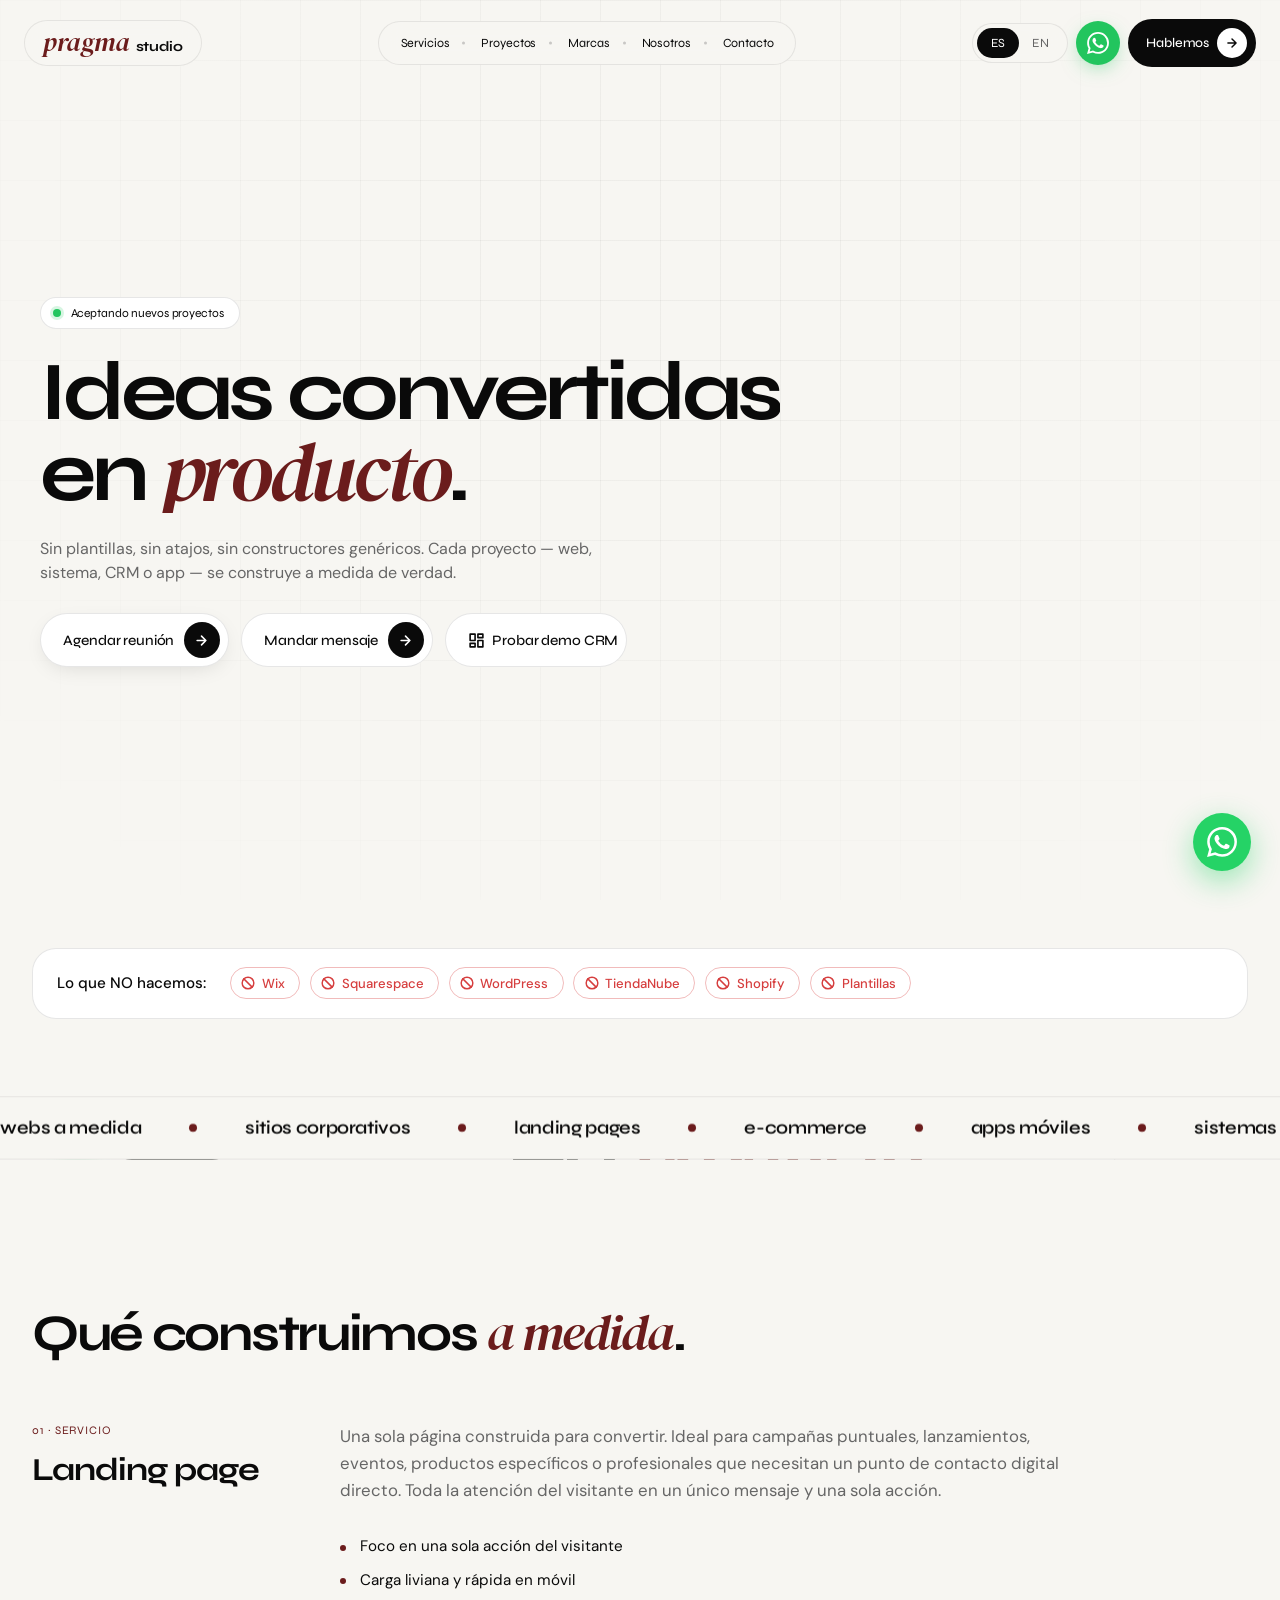
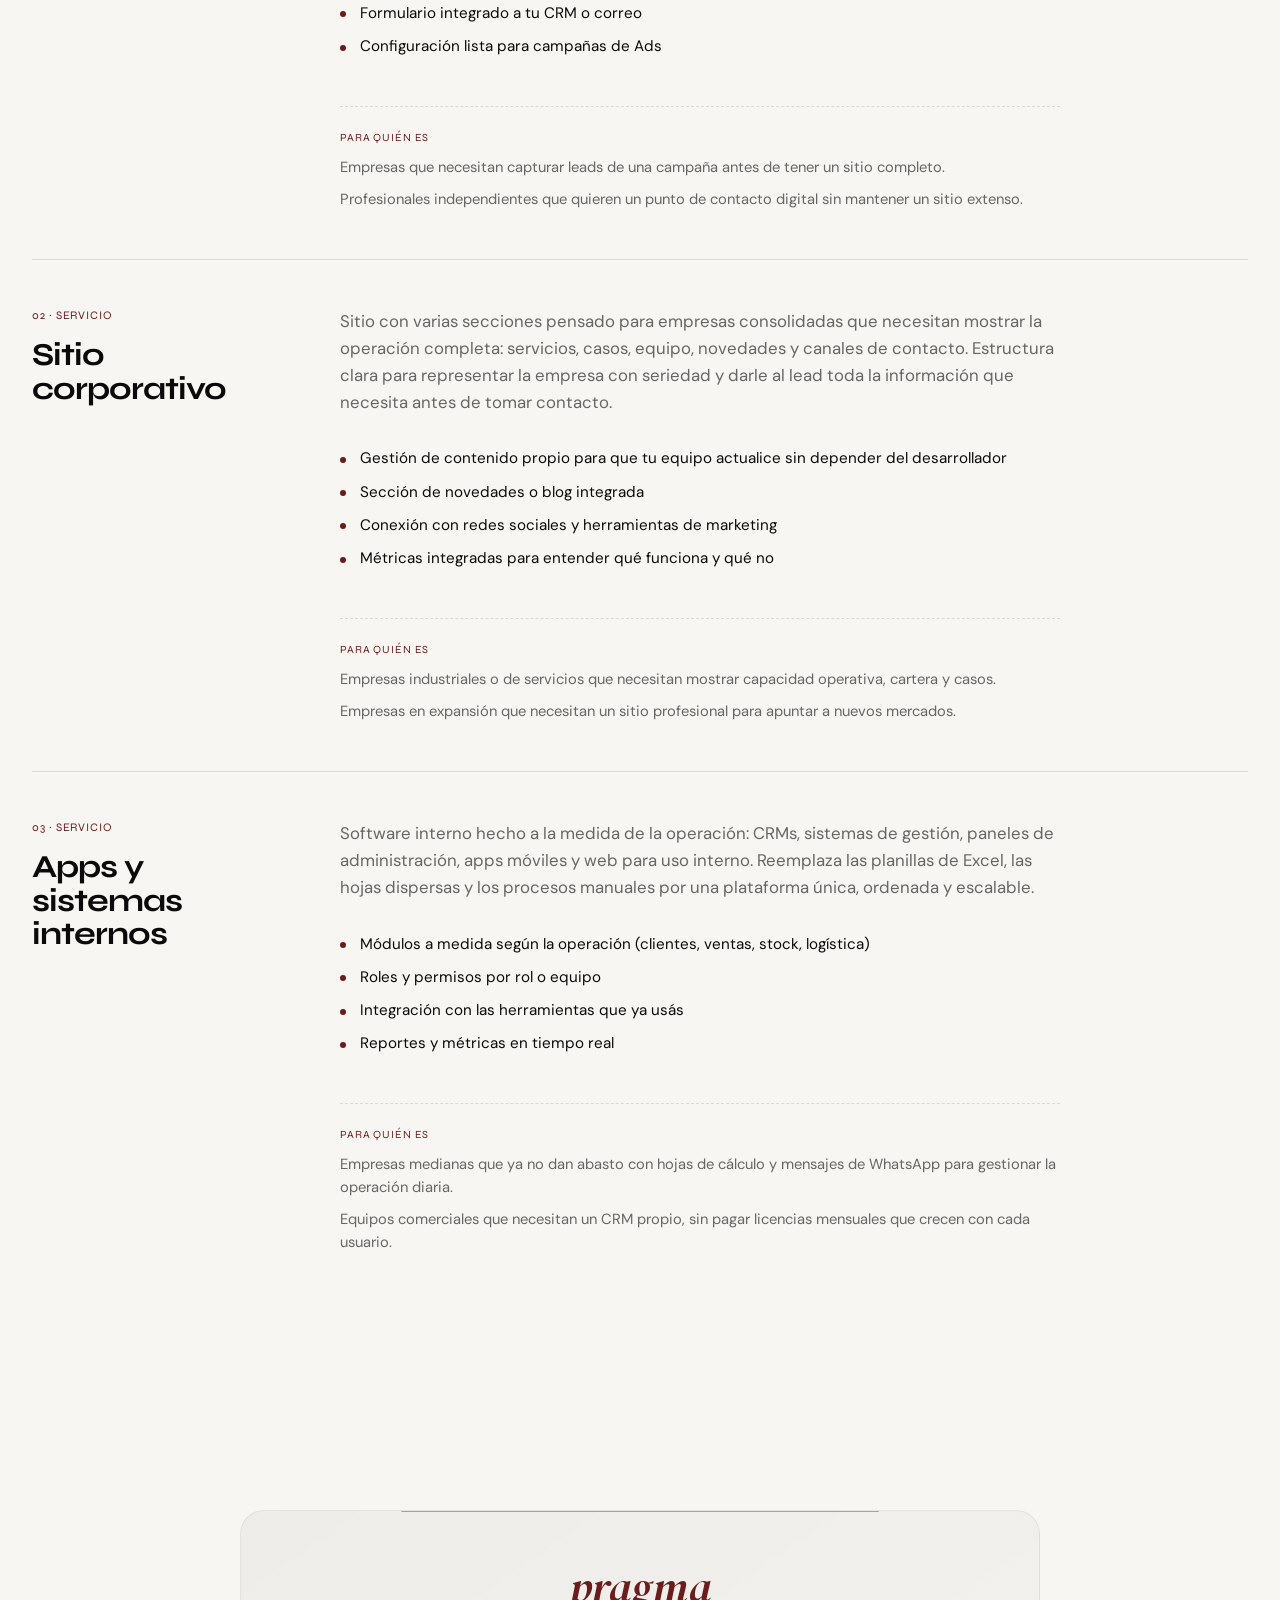
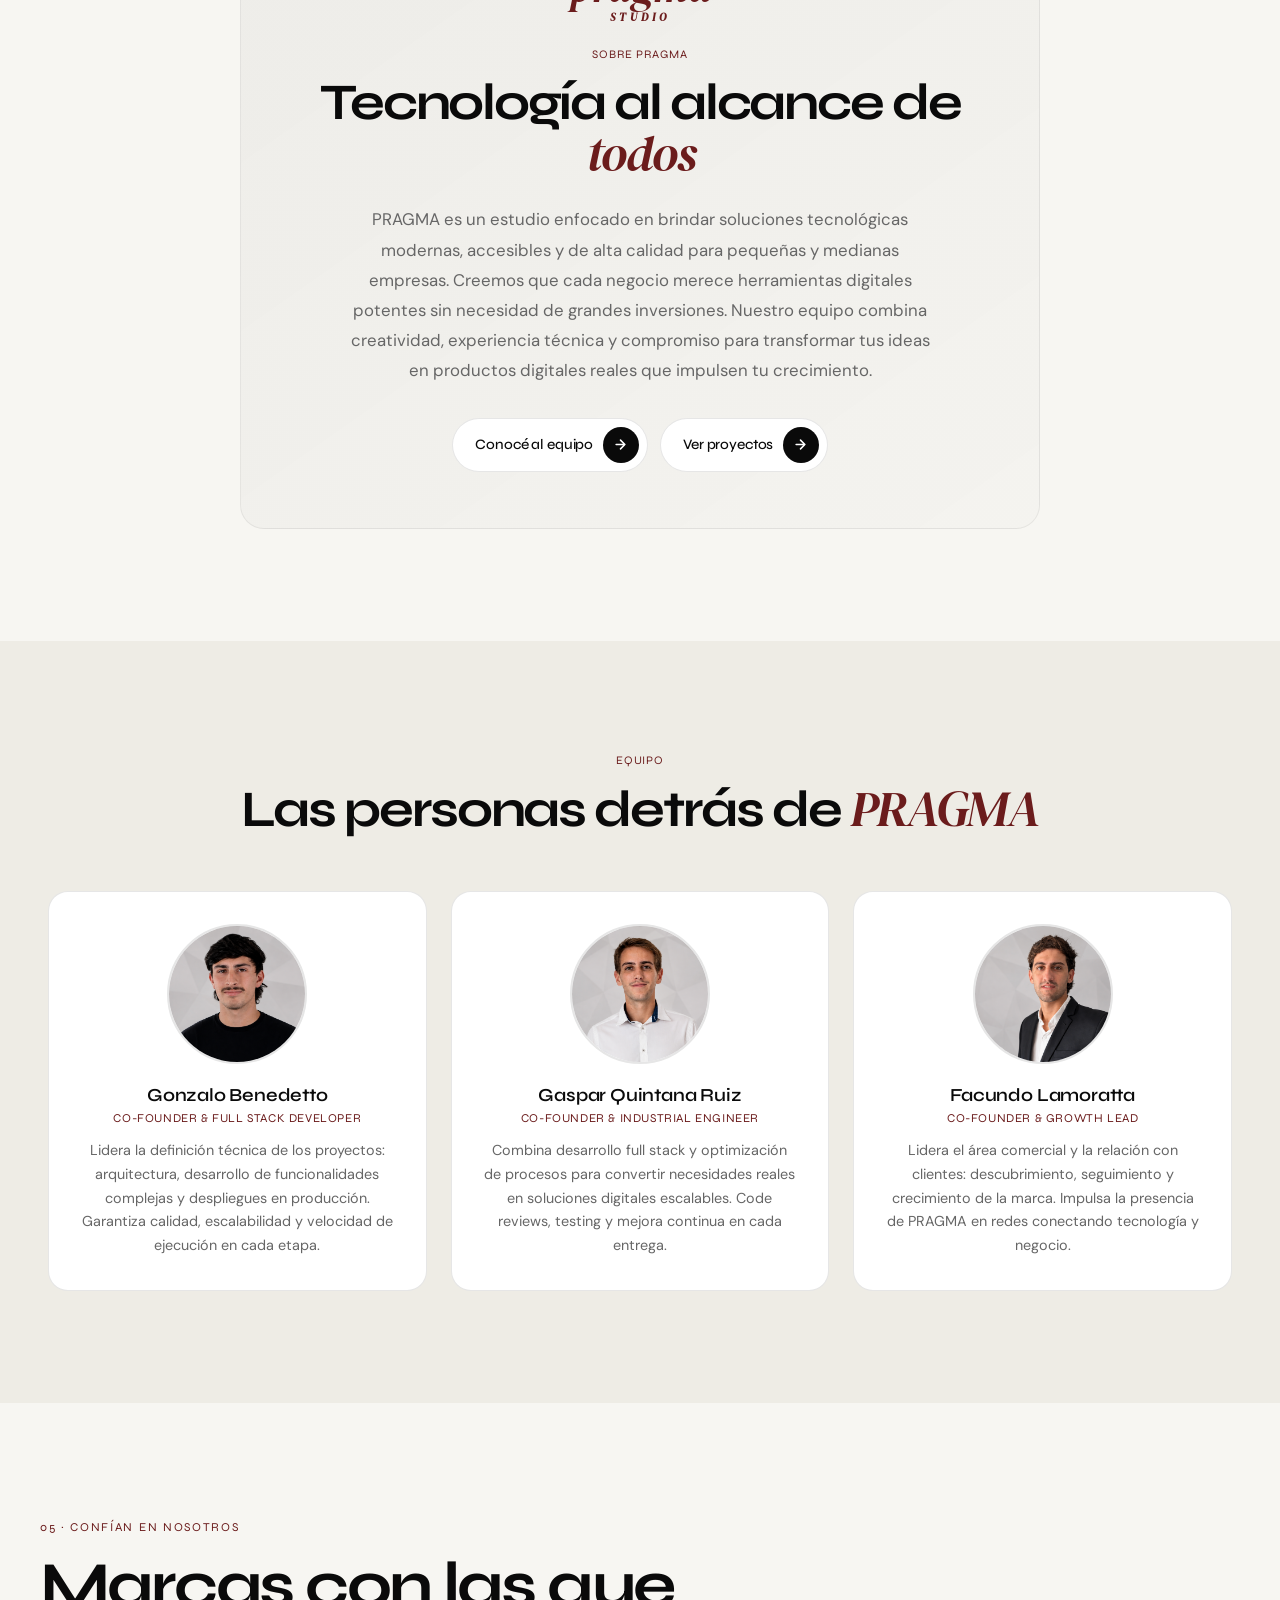
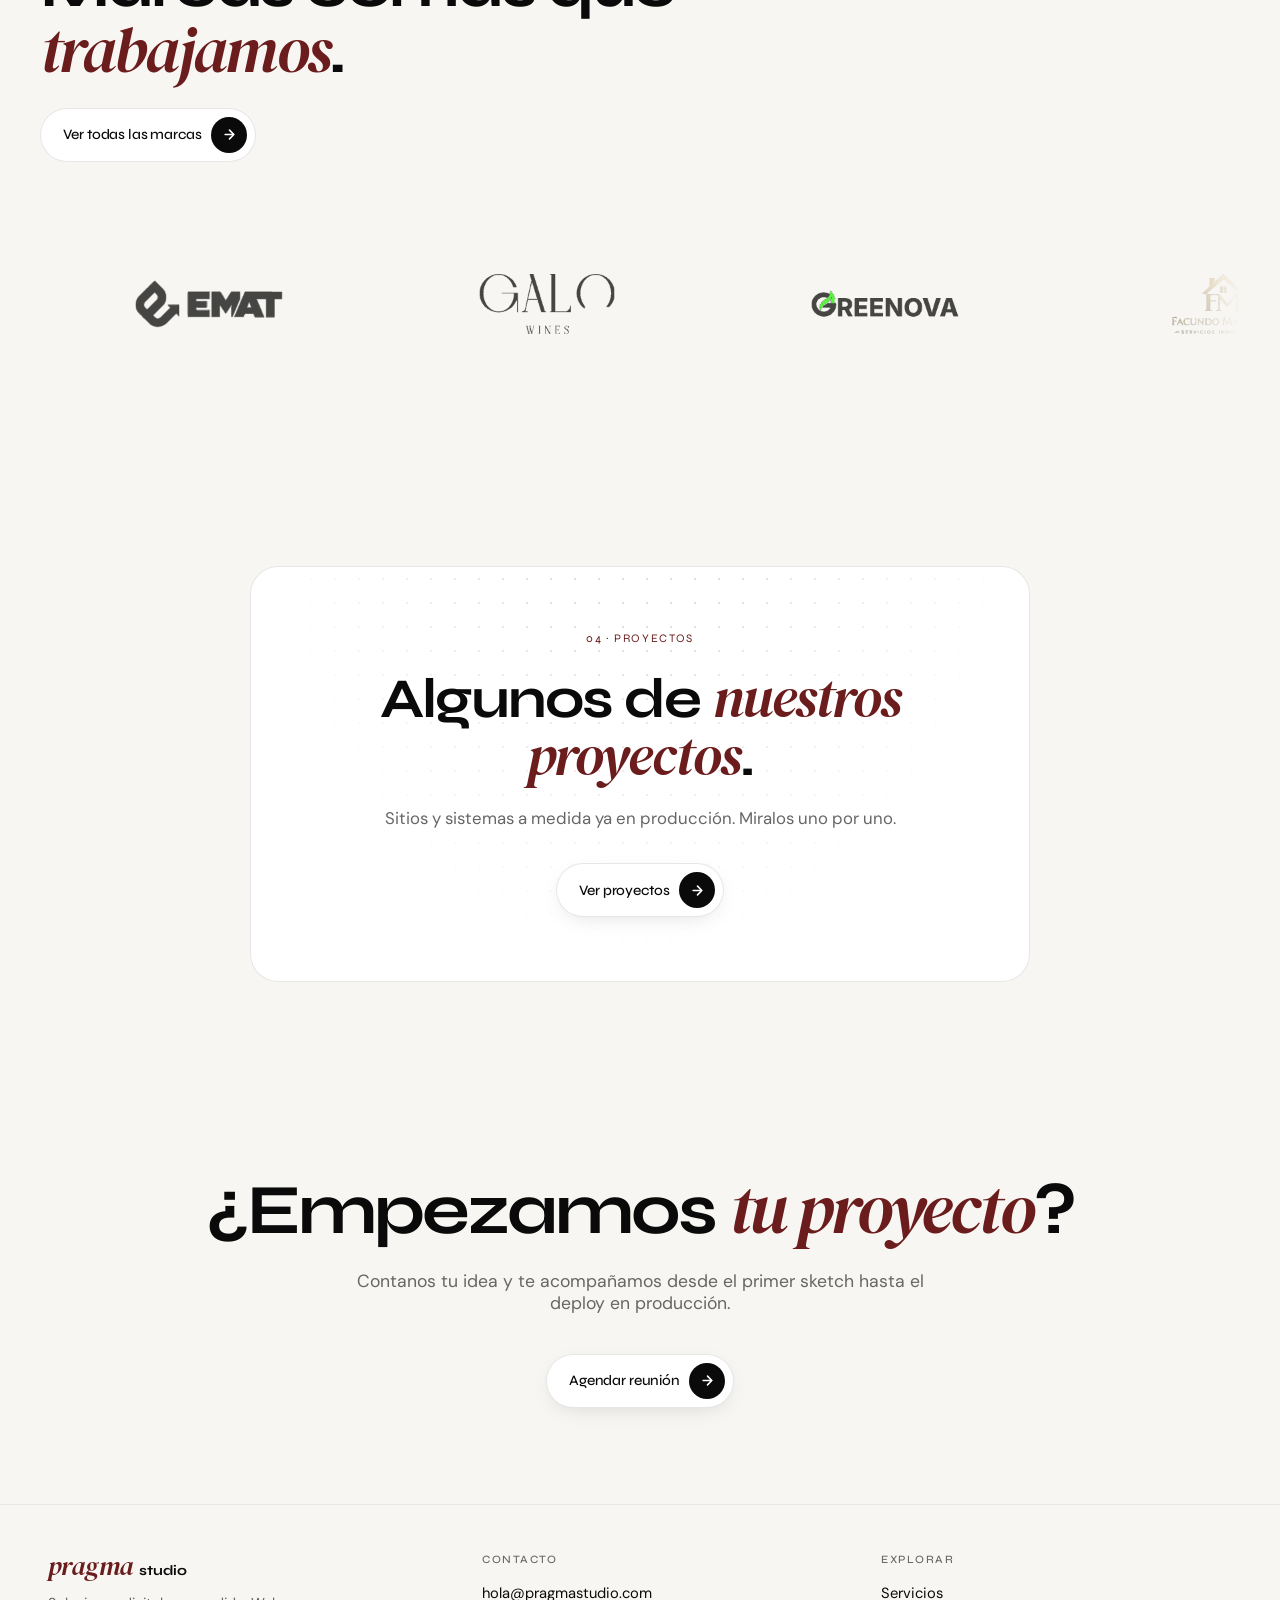
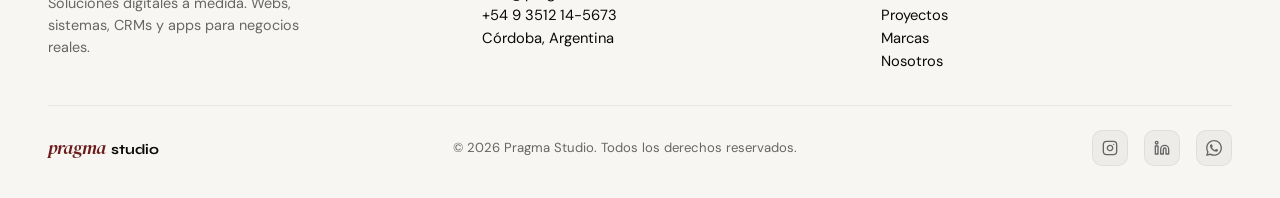
==== commit 313ac661: "Add interactive mini-CRM demo at /demo-crm Public, no-login demo so prospects can try a management s" ====
--- a/index.html
+++ b/index.html
@@ -112,6 +112,15 @@
                 <path d="M5 12h14M12 5l7 7-7 7" />
               </svg>
             </span>
+          </a>
+          <a href="demo-crm.html" class="btn-secondary">
+            <span class="btn-ic">
+              <svg viewBox="0 0 24 24" fill="none" stroke="currentColor" stroke-width="2.3" stroke-linecap="round"
+                stroke-linejoin="round">
+                <rect x="3" y="3" width="7" height="9"/><rect x="14" y="3" width="7" height="5"/><rect x="14" y="12" width="7" height="9"/><rect x="3" y="16" width="7" height="5"/>
+              </svg>
+            </span>
+            <span data-i18n-en="Try the CRM demo">Probar demo CRM</span>
           </a>
         </div>
       </div>
--- a/css/index.css
+++ b/css/index.css
@@ -758,6 +758,17 @@
       height: 15px;
     }
 
+    .btn-ic {
+      display: inline-flex;
+      align-items: center;
+      justify-content: center;
+      margin-right: -0.15rem;
+    }
+    .btn-ic svg {
+      width: 17px;
+      height: 17px;
+    }
+
     /* ═══════════════════ NO-LIST (Lo que NO ofrecemos) ═══════════════════ */
     .no-list-wrap {
       padding: 3rem 2rem 4rem;
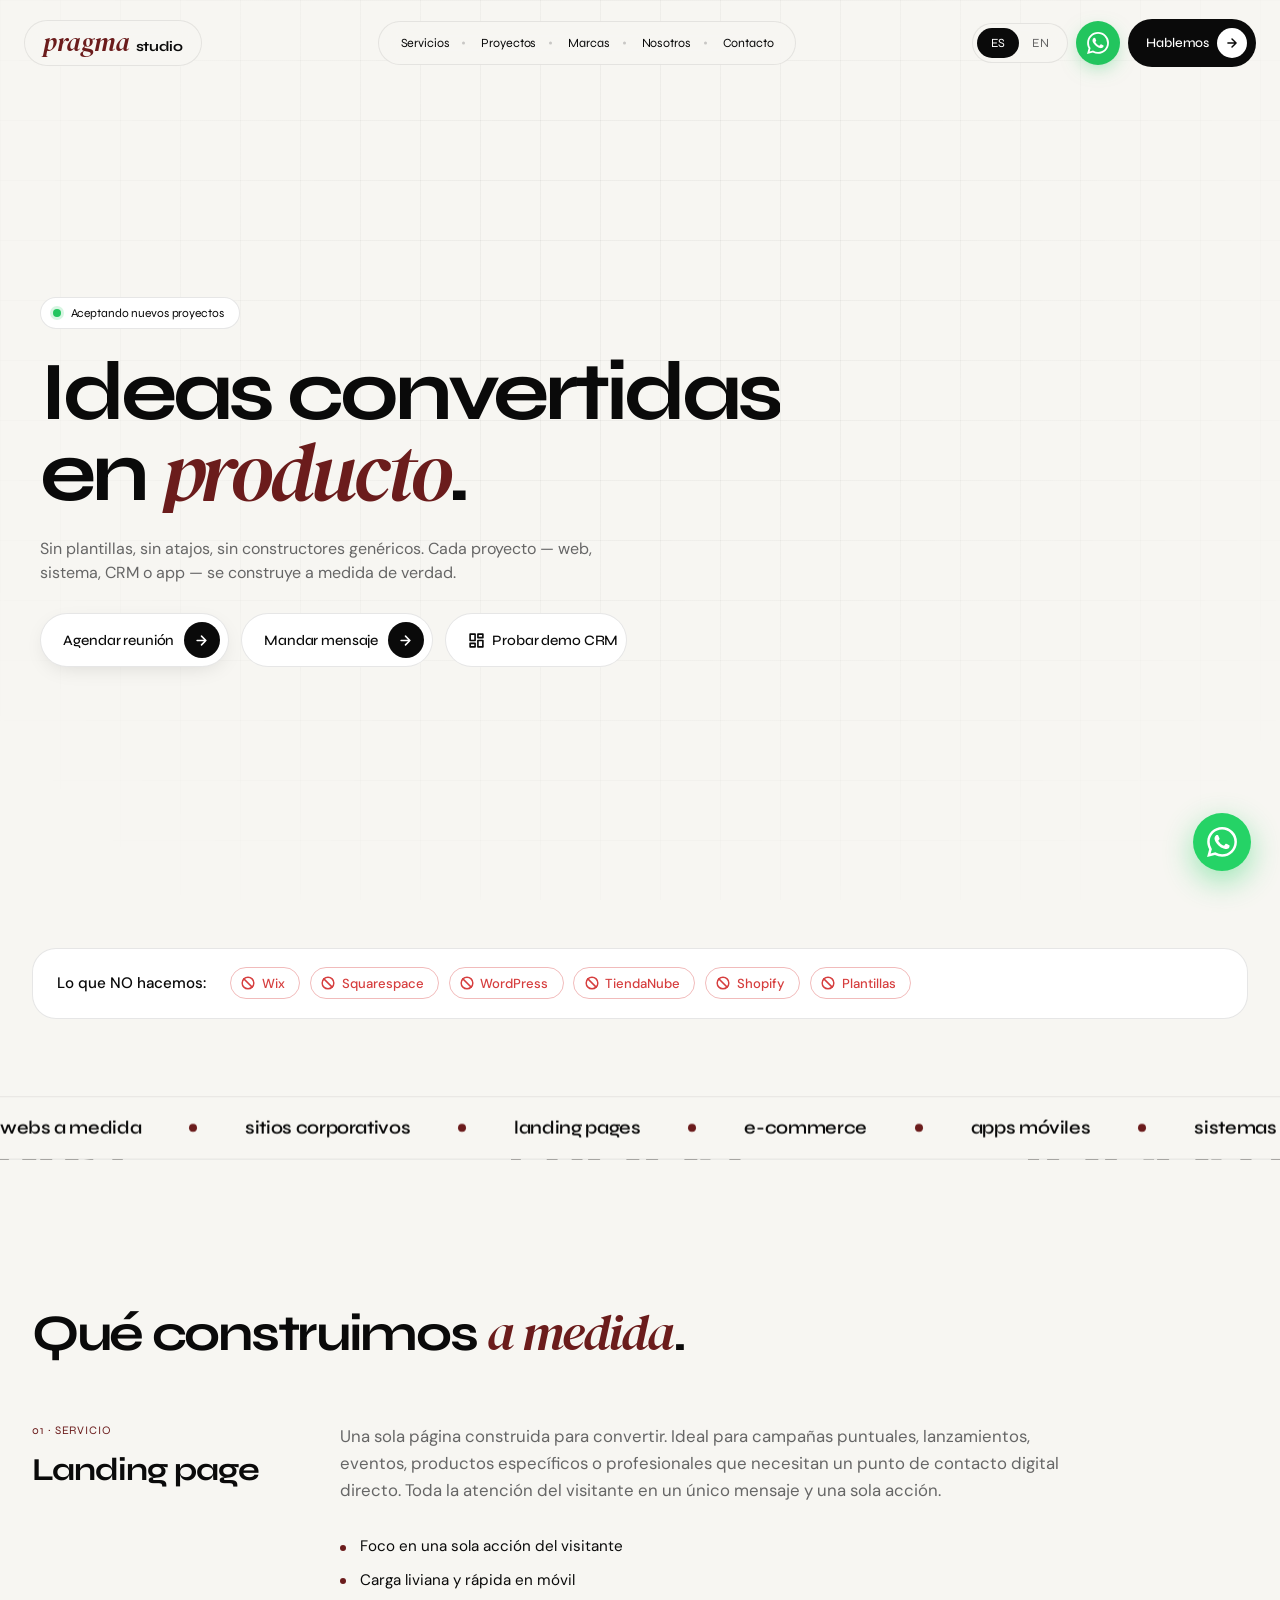
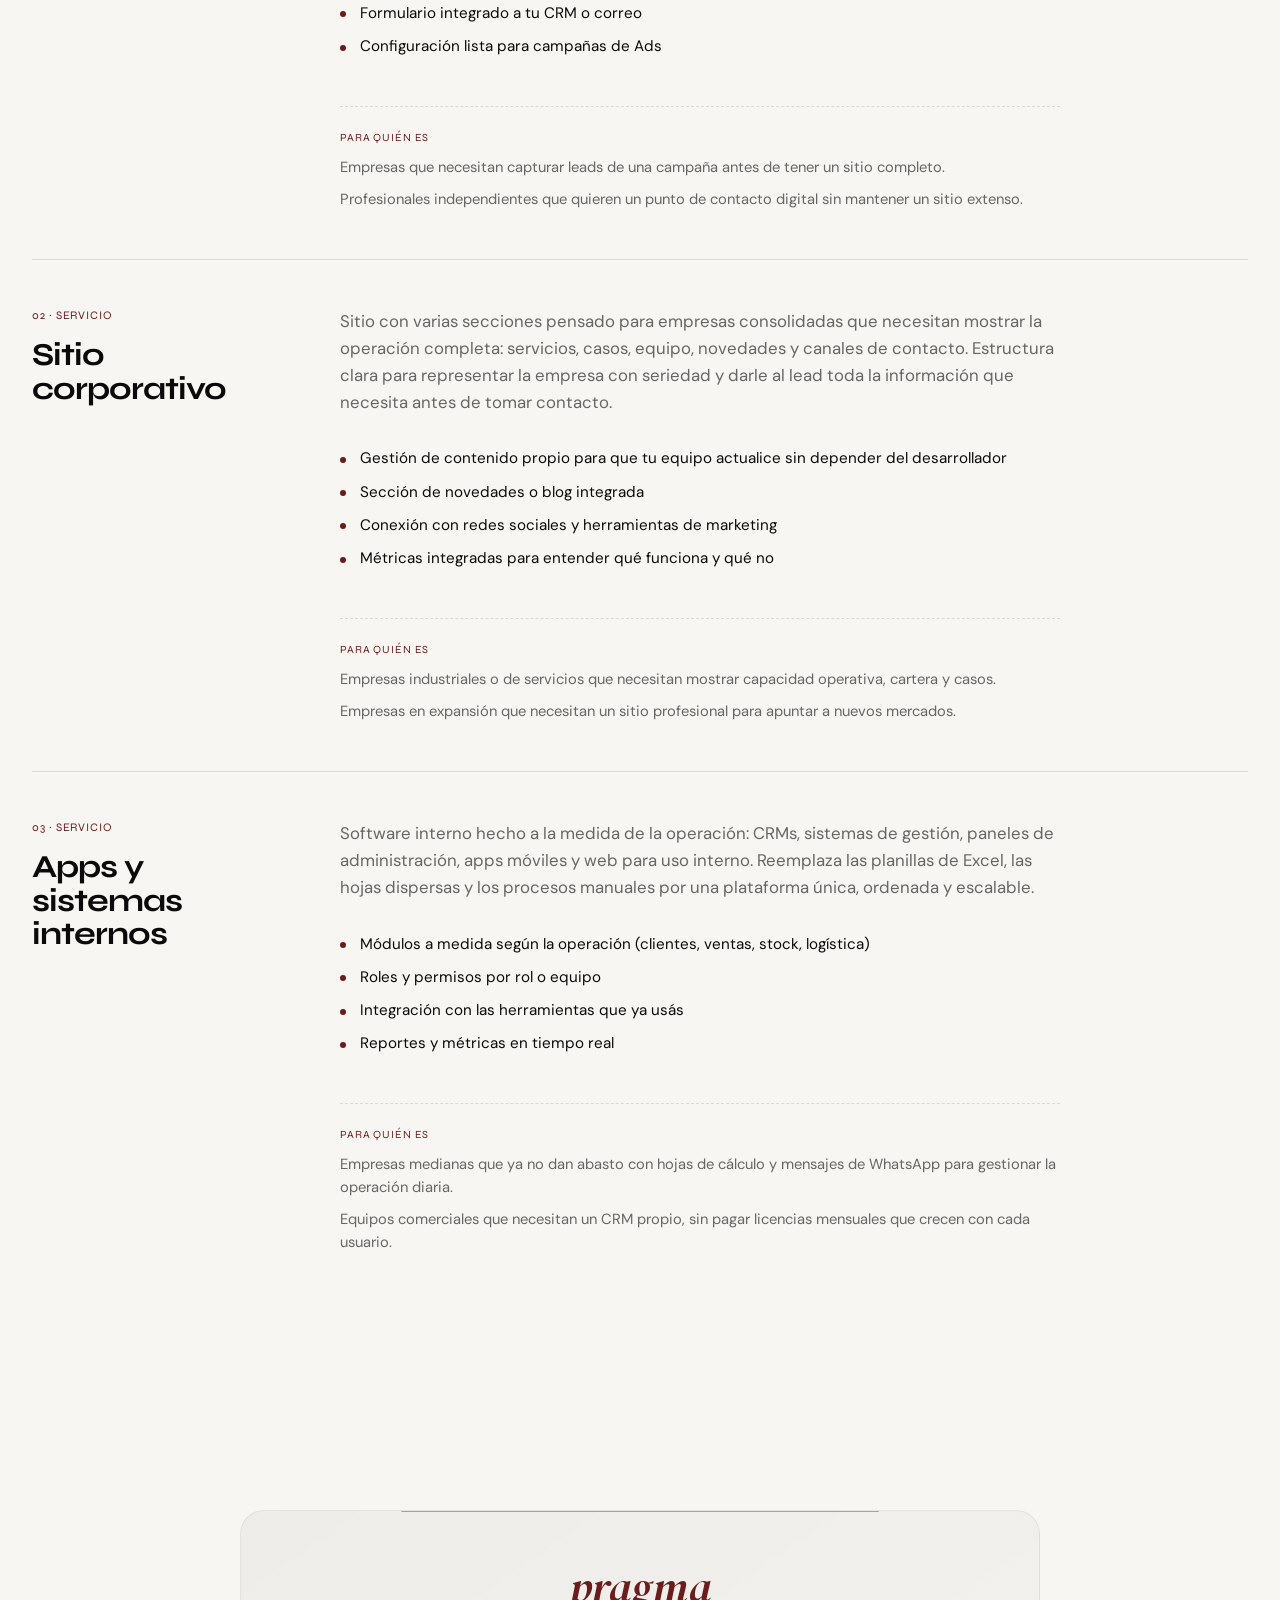
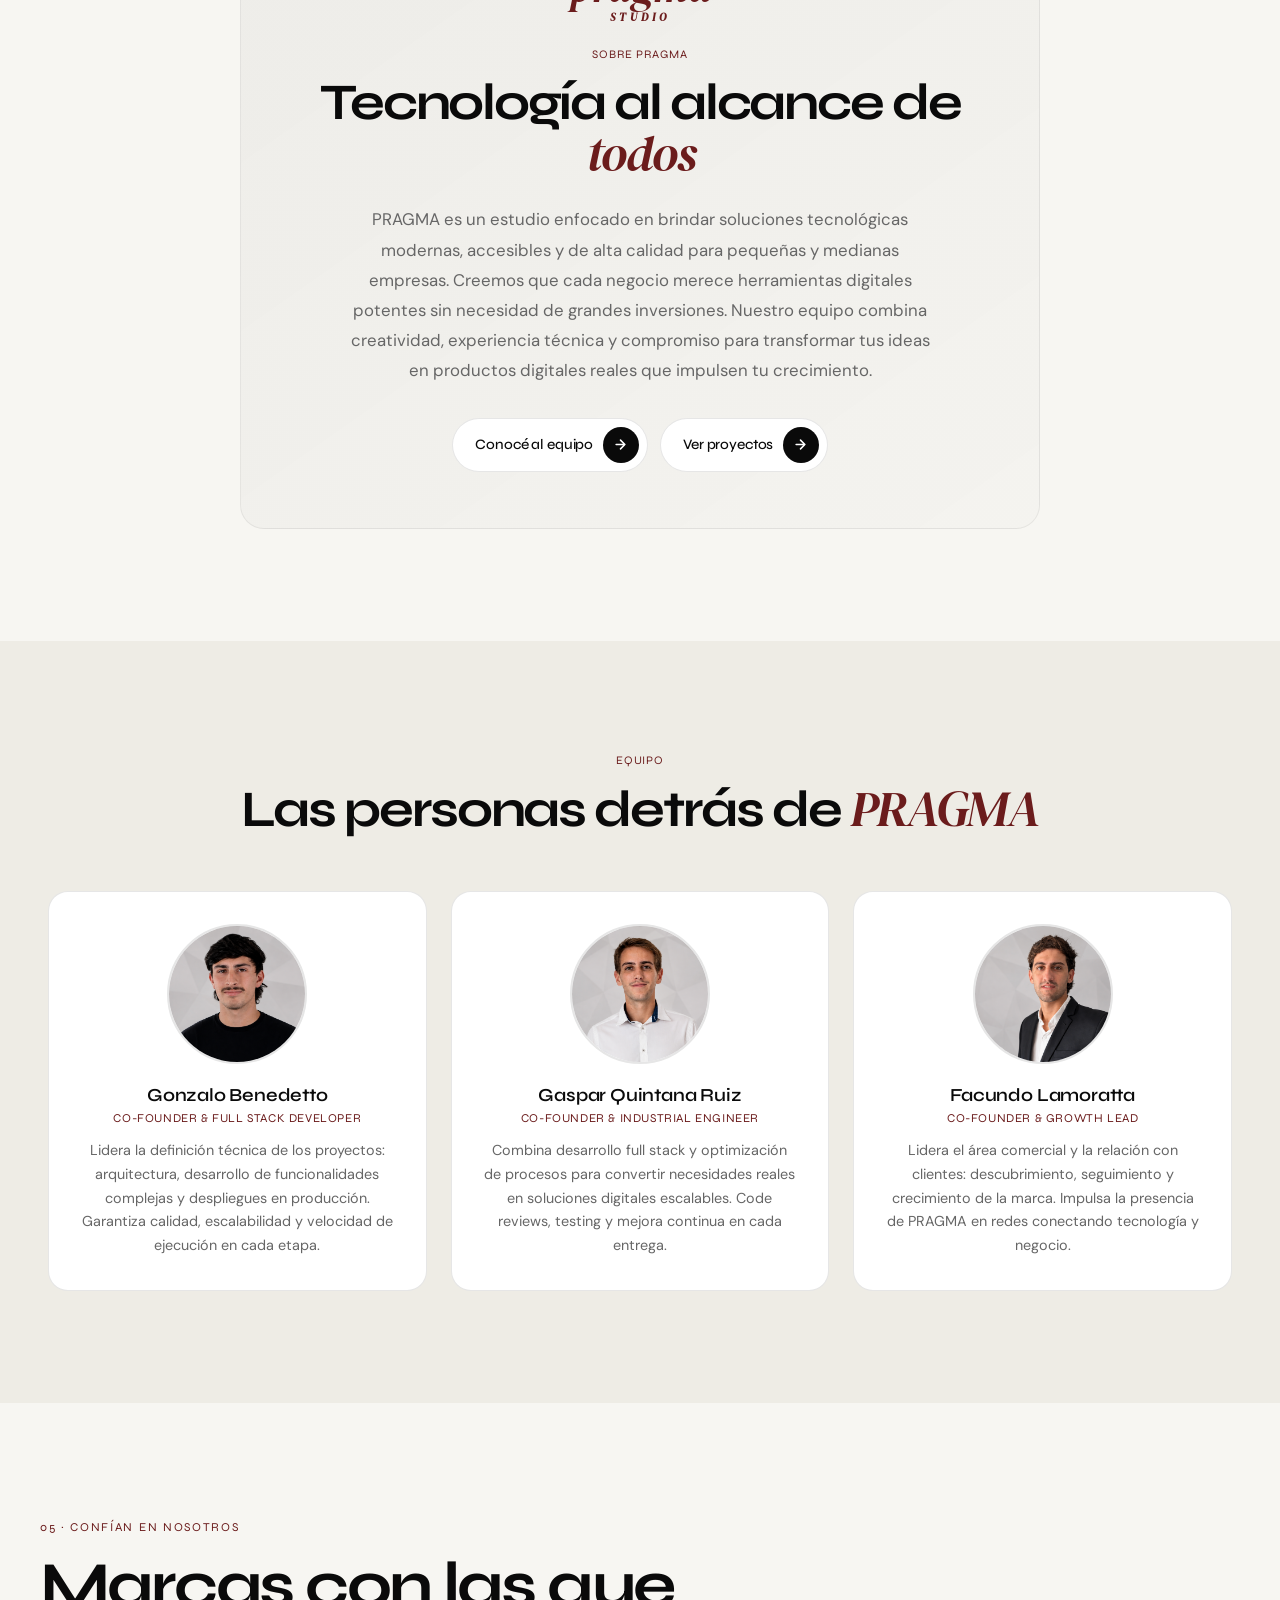
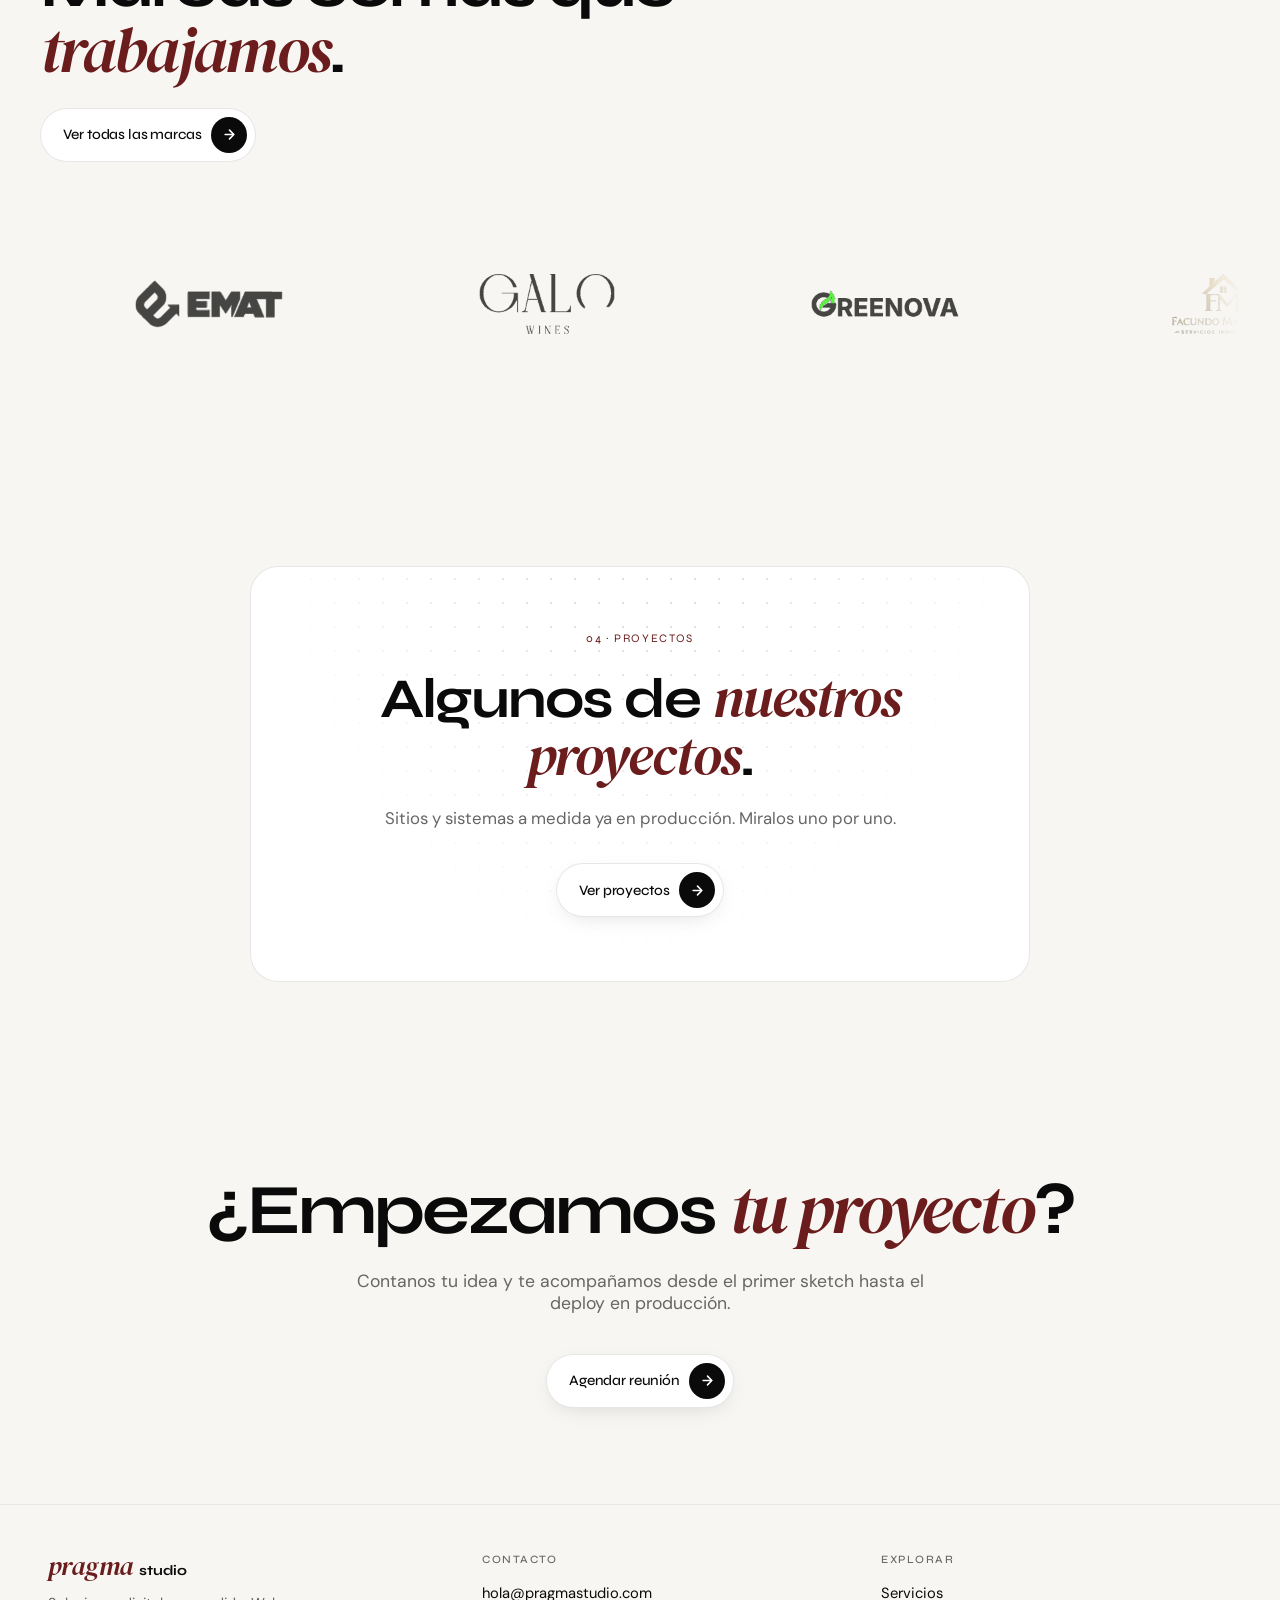
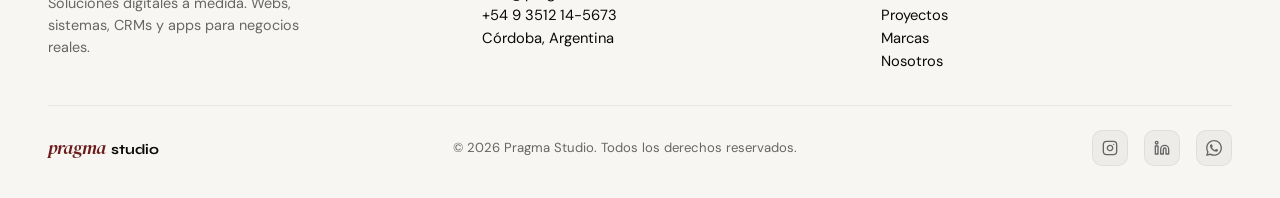
==== commit 222c3d43: "Point Quintana Ruiz brand link to seguroscordoba.com.ar Use their website instead of Instagram on th" ====
--- a/index.html
+++ b/index.html
@@ -390,7 +390,7 @@
             <a class="brand-logo-link" href="https://www.instagram.com/somoslamickey/" target="_blank" rel="noopener noreferrer" aria-label="Somos La Mickey Juguetería">
               <img class="brand-logo-img" src="images/brands/mickey.png" alt="Logo Somos La Mickey">
             </a>
-            <a class="brand-logo-link" href="https://www.instagram.com/quintanaruizasesores/?hl=es-la" target="_blank" rel="noopener noreferrer" aria-label="Quintana Ruiz Asesores">
+            <a class="brand-logo-link" href="https://seguroscordoba.com.ar/" target="_blank" rel="noopener noreferrer" aria-label="Quintana Ruiz Asesores">
               <img class="brand-logo-img" src="images/brands/quintanaruiz.png" alt="Logo Quintana Ruiz Asesores">
             </a>
             <a class="brand-logo-link" href="https://grupoarpeco-site.vercel.app" target="_blank" rel="noopener noreferrer" aria-label="Grupo Arpeco">
@@ -419,7 +419,7 @@
             <a class="brand-logo-link" href="https://www.instagram.com/somoslamickey/" target="_blank" rel="noopener noreferrer" tabindex="-1">
               <img class="brand-logo-img" src="images/brands/mickey.png" alt="">
             </a>
-            <a class="brand-logo-link" href="https://www.instagram.com/quintanaruizasesores/?hl=es-la" target="_blank" rel="noopener noreferrer" tabindex="-1">
+            <a class="brand-logo-link" href="https://seguroscordoba.com.ar/" target="_blank" rel="noopener noreferrer" tabindex="-1">
               <img class="brand-logo-img" src="images/brands/quintanaruiz.png" alt="">
             </a>
             <a class="brand-logo-link" href="https://grupoarpeco-site.vercel.app" target="_blank" rel="noopener noreferrer" tabindex="-1">
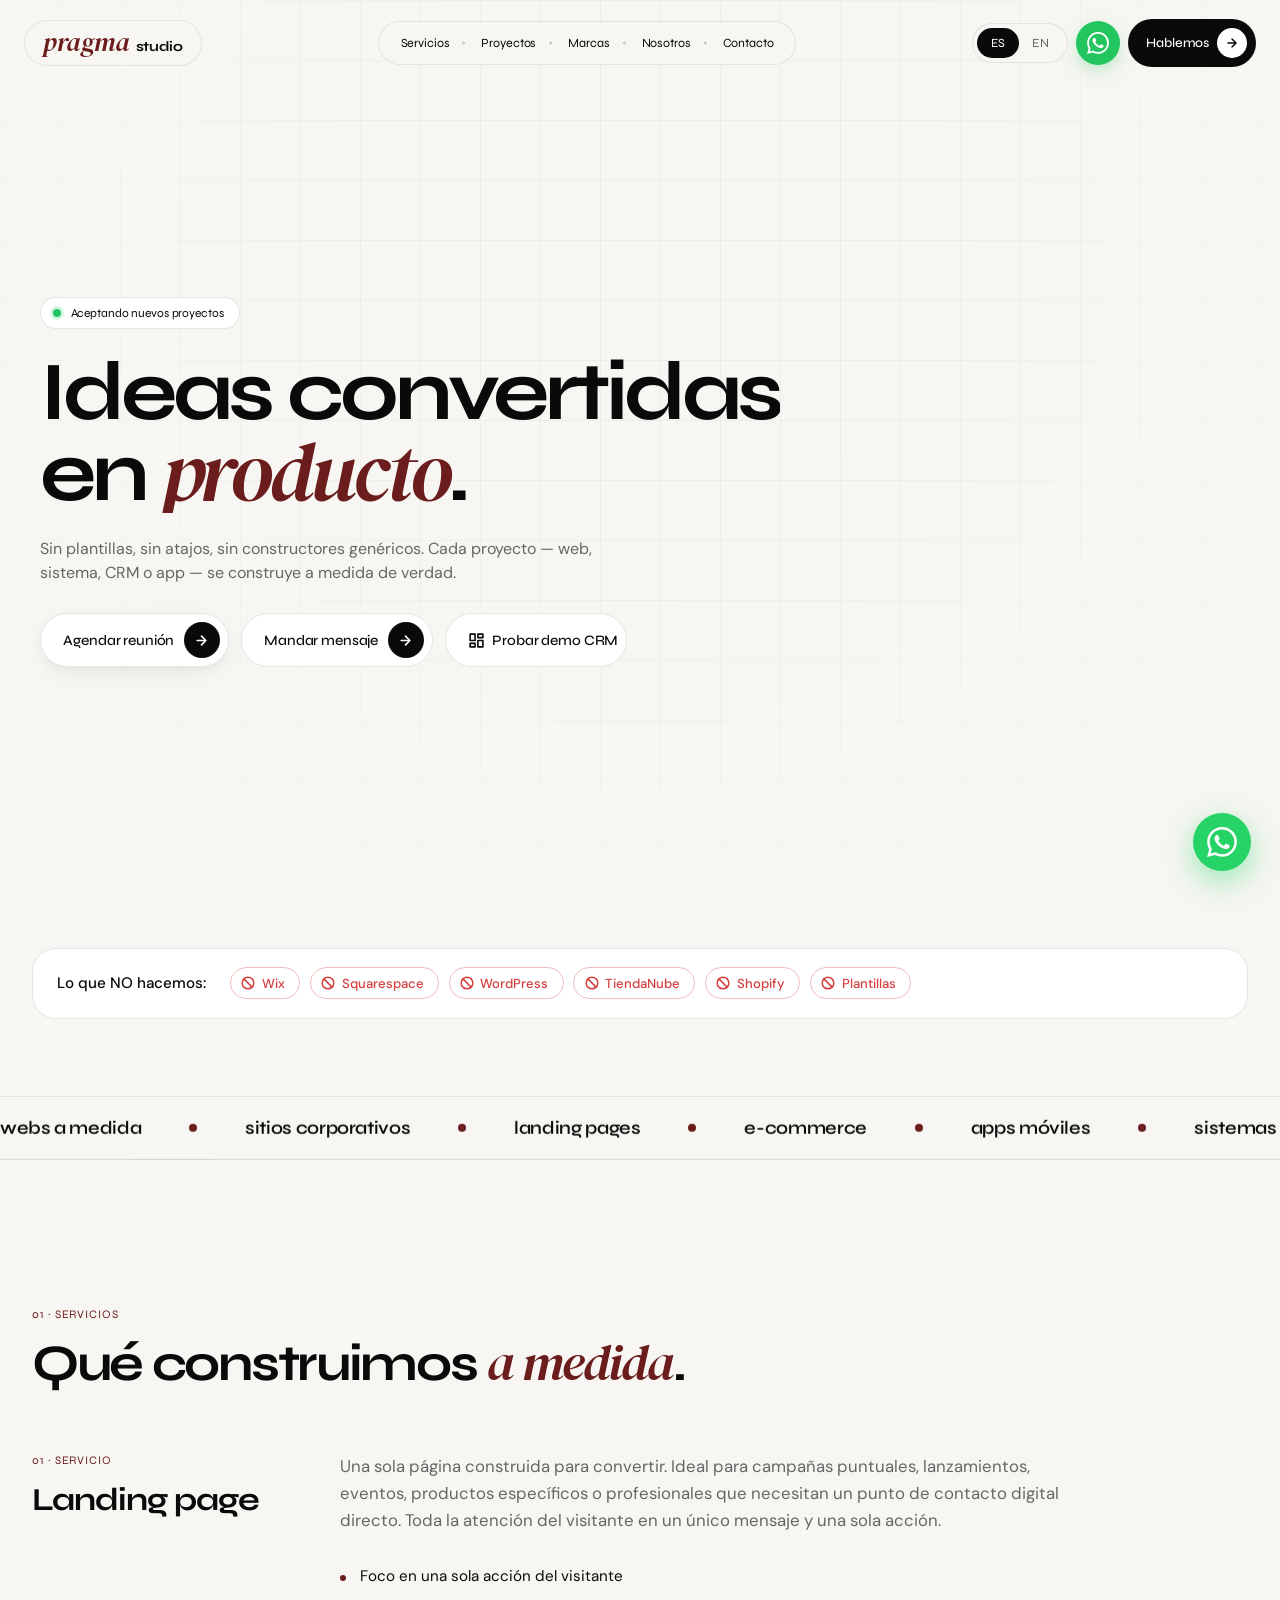
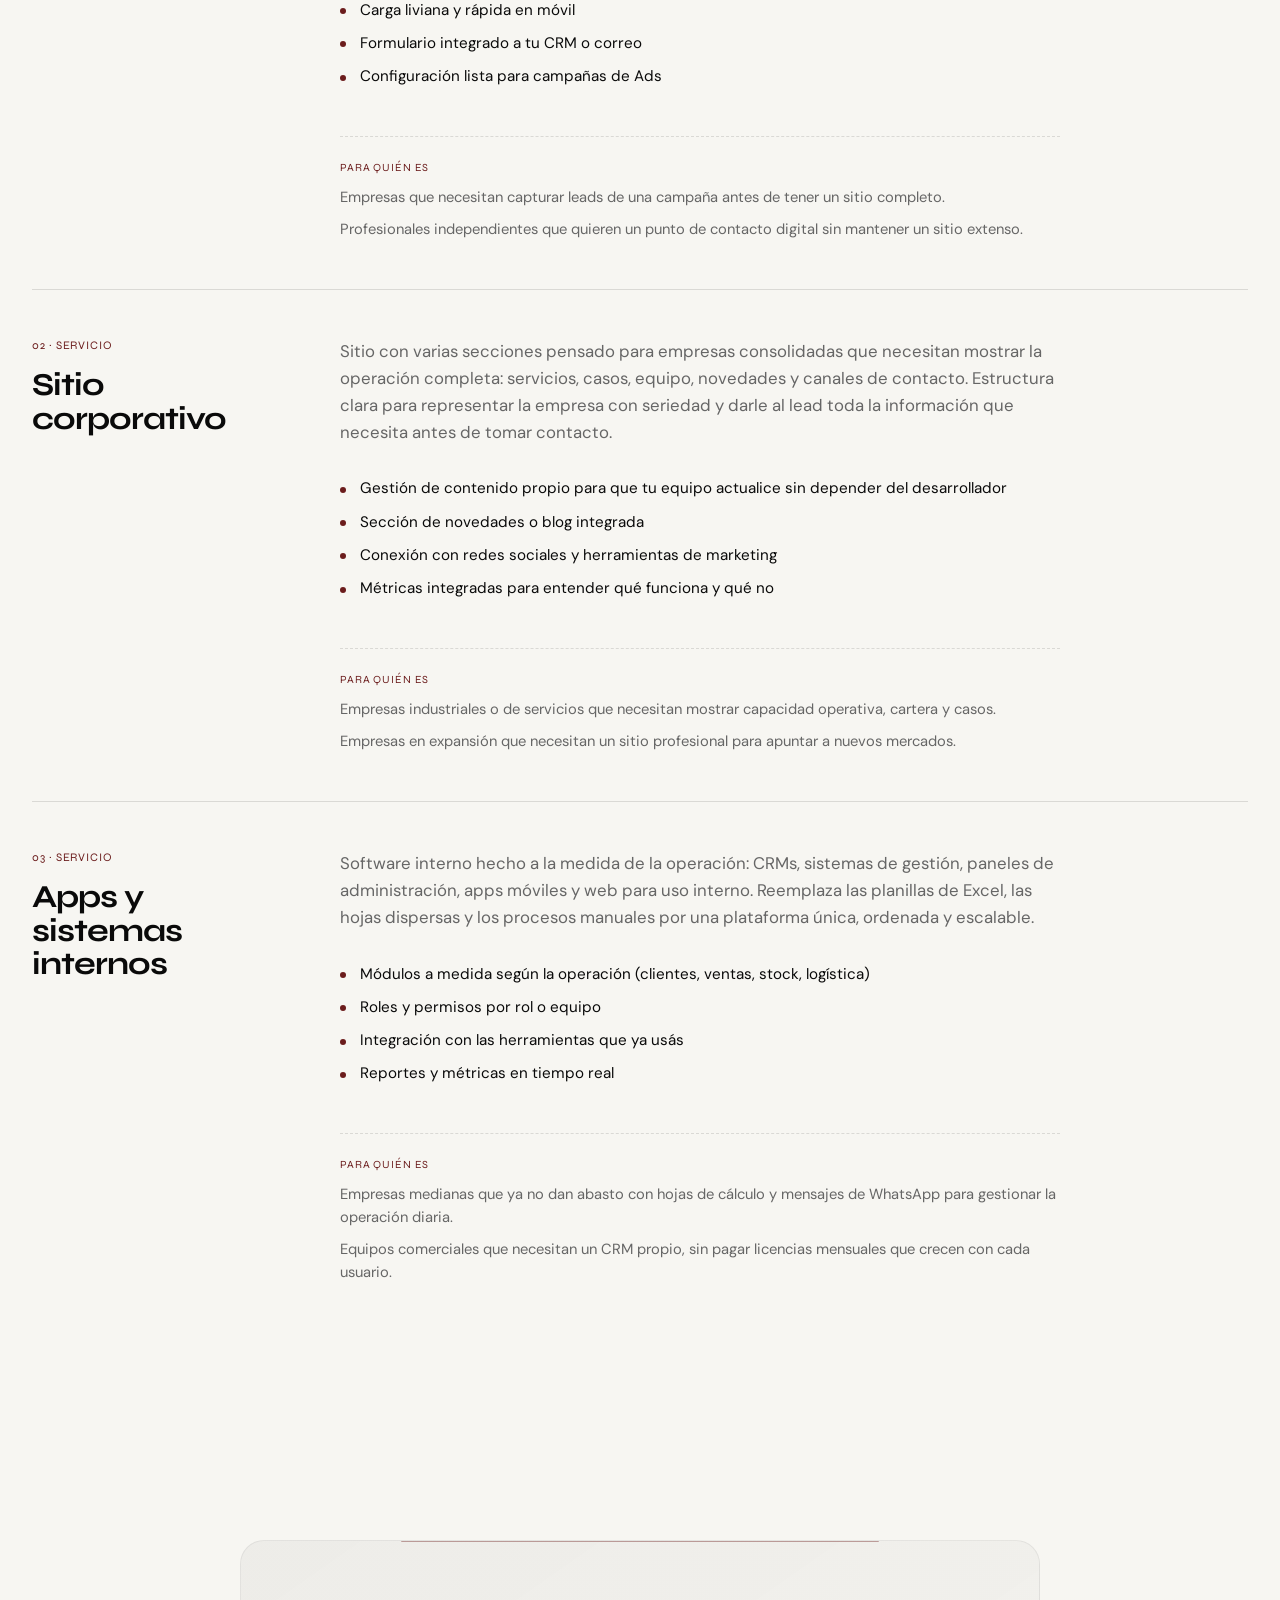
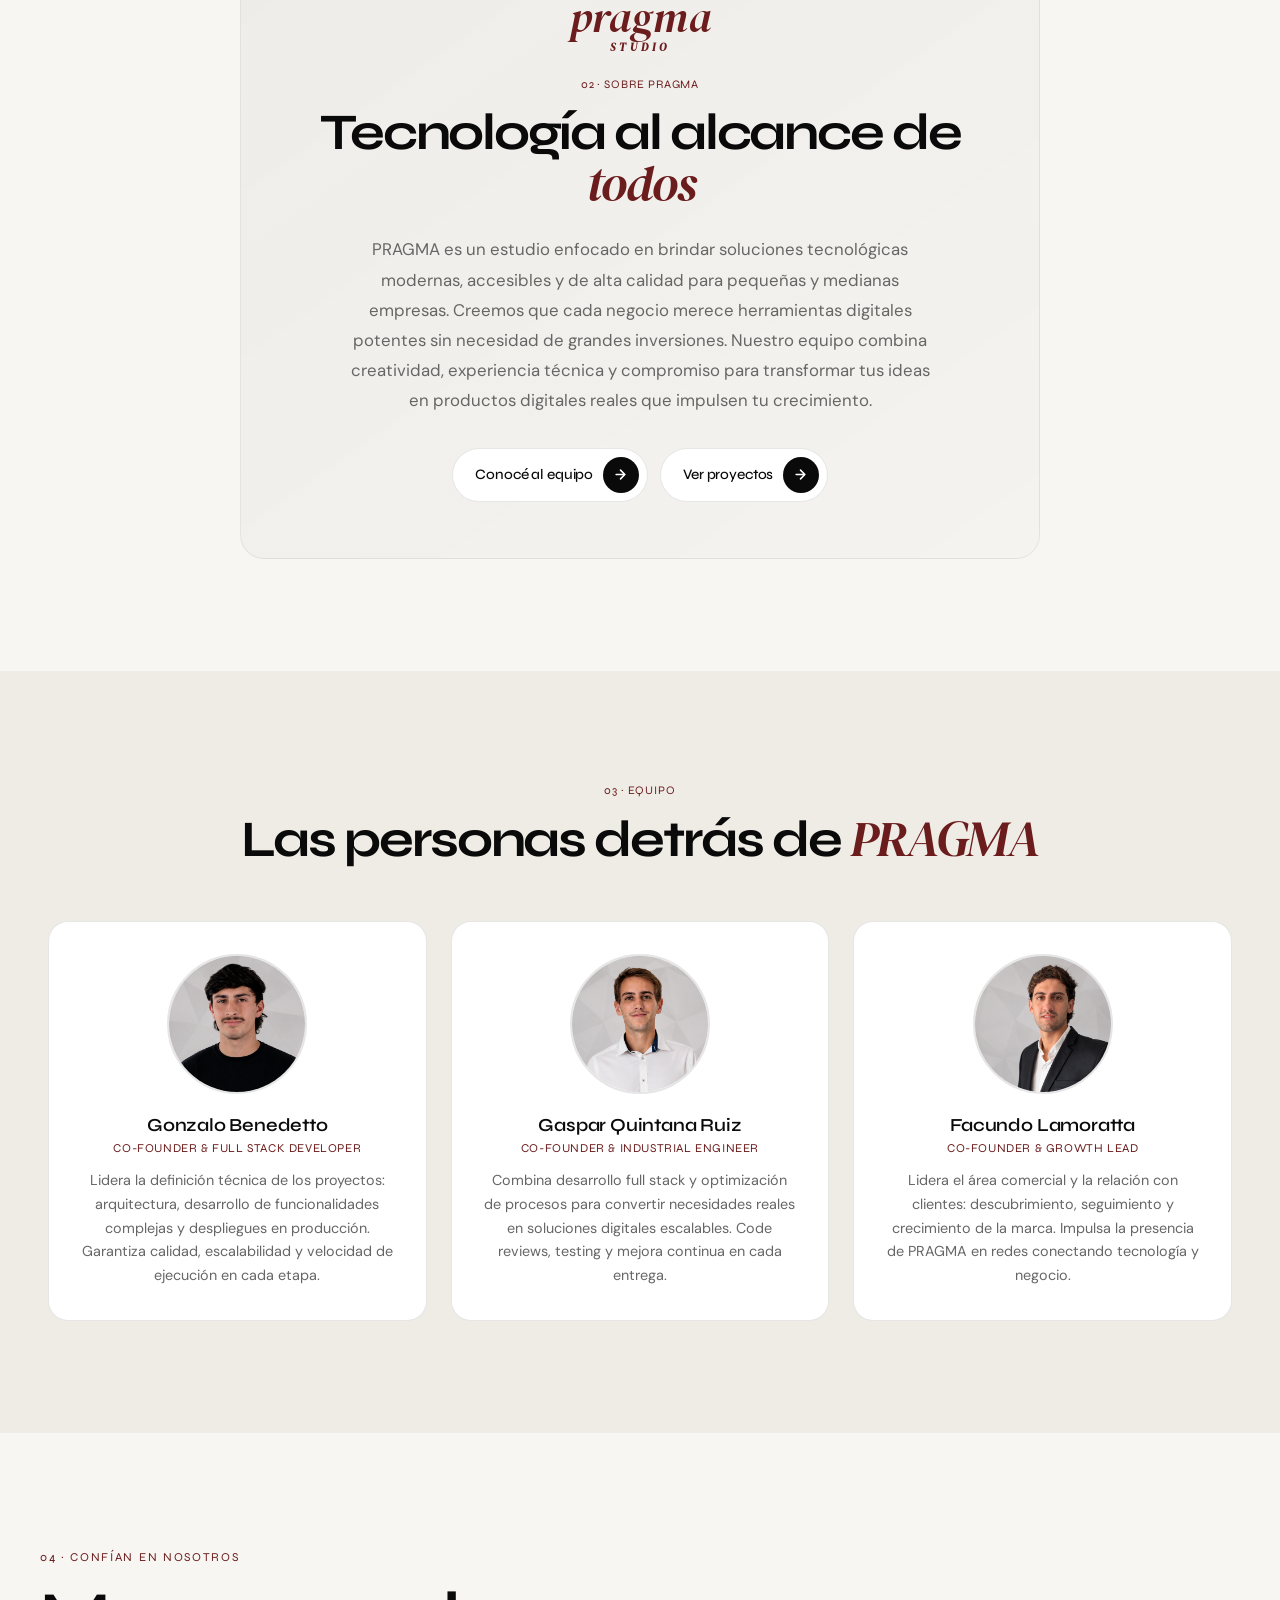
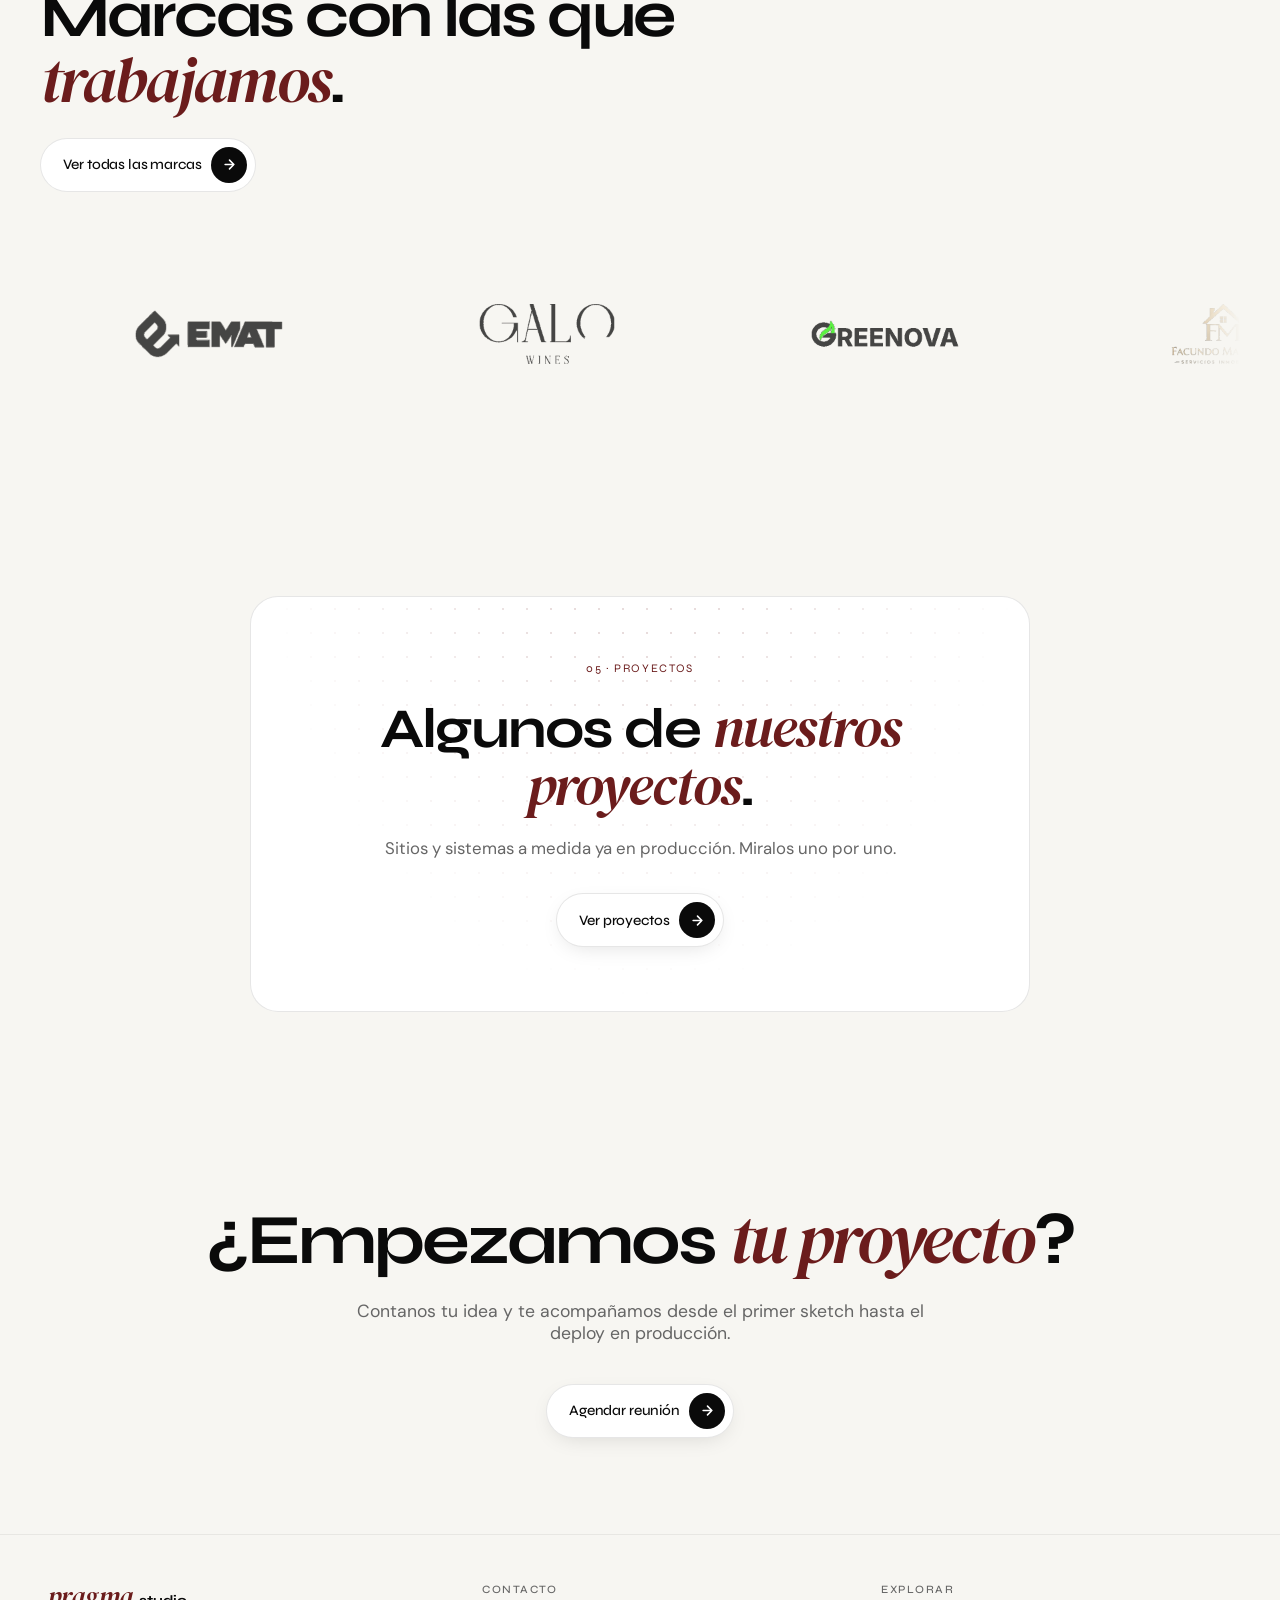
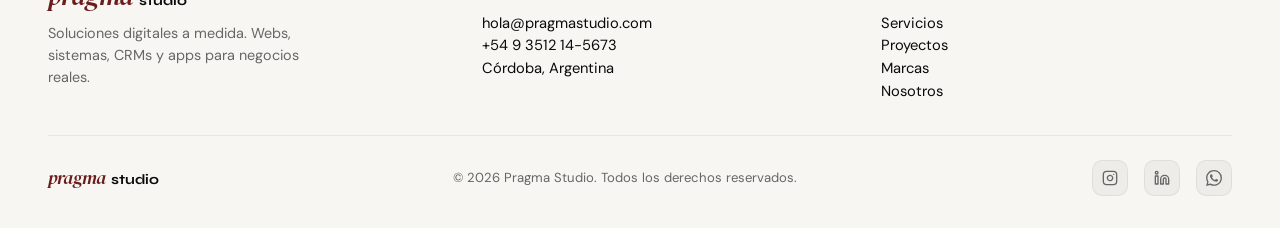
==== commit 5f442286: "Fix home section order: sequential 01-05 numbering Renumber the home sections in document order so t" ====
--- a/index.html
+++ b/index.html
@@ -195,6 +195,7 @@
   <!-- ═══════════════ SERVICIOS ═══════════════ -->
   <section id="servicios">
     <div class="servicios-inner">
+      <span class="section-tag reveal" style="text-align: left;" data-i18n-en="01 · Services">01 · Servicios</span>
       <h2 class="servicios-heading reveal-blur"><span data-i18n-en="What we build">Qué construimos</span> <em data-i18n-en="custom">a medida</em>.</h2>
 
       <article class="servicio-row reveal">
@@ -288,7 +289,7 @@
     <div class="container">
       <div class="about-card reveal">
         <div class="about-brand">PRAGMA<span class="about-brand-sub">studio</span></div>
-        <span class="section-tag reveal" data-i18n-en="About Pragma">Sobre Pragma</span>
+        <span class="section-tag reveal" data-i18n-en="02 · About Pragma">02 · Sobre Pragma</span>
         <h2 class="section-title reveal-blur" style="margin-bottom: 1.5rem"><span data-i18n-en="Tech within reach of">Tecnología al alcance de</span> <span
             class="gradient-text" data-i18n-en="everyone">todos</span></h2>
         <p data-i18n-en="PRAGMA is a studio focused on delivering modern, accessible, high-quality tech solutions for small and mid-sized companies. We believe every business deserves powerful digital tools without needing huge investments. Our team blends creativity, technical experience and commitment to turn your ideas into real digital products that drive your growth.">PRAGMA es un estudio enfocado en brindar soluciones tecnológicas modernas, accesibles y de alta
@@ -322,7 +323,7 @@
   <!-- ═══════════════ EQUIPO ═══════════════ -->
   <section id="equipo" class="team-section">
     <div class="container">
-      <span class="section-tag reveal" data-i18n-en="Team">Equipo</span>
+      <span class="section-tag reveal" data-i18n-en="03 · Team">03 · Equipo</span>
       <h2 class="section-title reveal-blur"><span data-i18n-en="The people behind">Las personas detrás de</span> <span class="gradient-text">PRAGMA</span></h2>
       <div class="team-grid">
         <article class="team-card reveal">
@@ -358,7 +359,7 @@
   <section id="marcas" class="brands-section">
     <div class="container">
       <div class="brands-intro reveal">
-        <span class="section-tag" data-i18n-en="05 · Clients">05 · Confían en nosotros</span>
+        <span class="section-tag" data-i18n-en="04 · Clients">04 · Confían en nosotros</span>
         <h2 class="brands-heading">
           <span data-i18n-en="Brands we">Marcas con las que</span>
           <em class="italic-bordo" data-i18n-en="work with">trabajamos</em>.
@@ -441,7 +442,7 @@
   <section id="webs" class="projects-invite">
     <div class="container">
       <div class="projects-invite-card reveal">
-        <span class="section-tag" data-i18n-en="04 · Projects">04 · Proyectos</span>
+        <span class="section-tag" data-i18n-en="05 · Projects">05 · Proyectos</span>
         <h2 class="projects-invite-title">
           <span data-i18n-en="Some of">Algunos de</span>
           <em class="italic-bordo" data-i18n-en="our work">nuestros proyectos</em>.
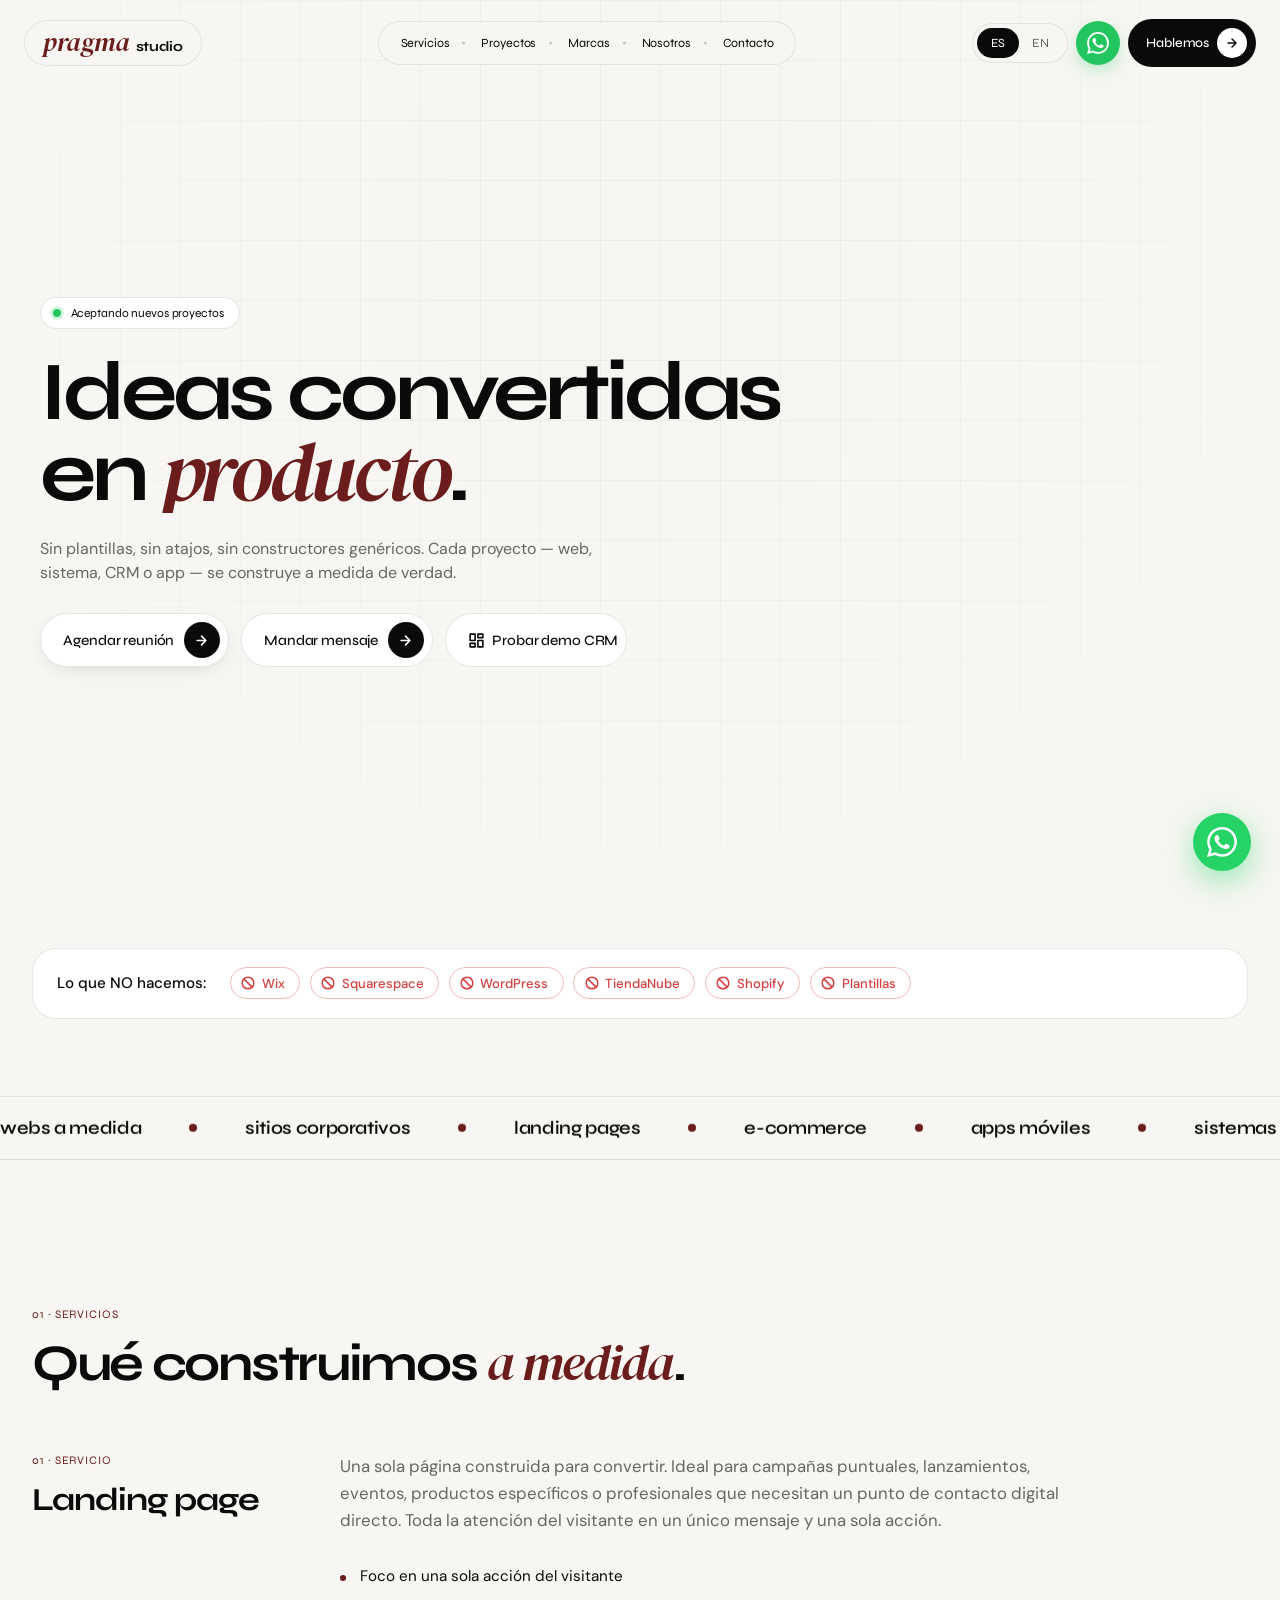
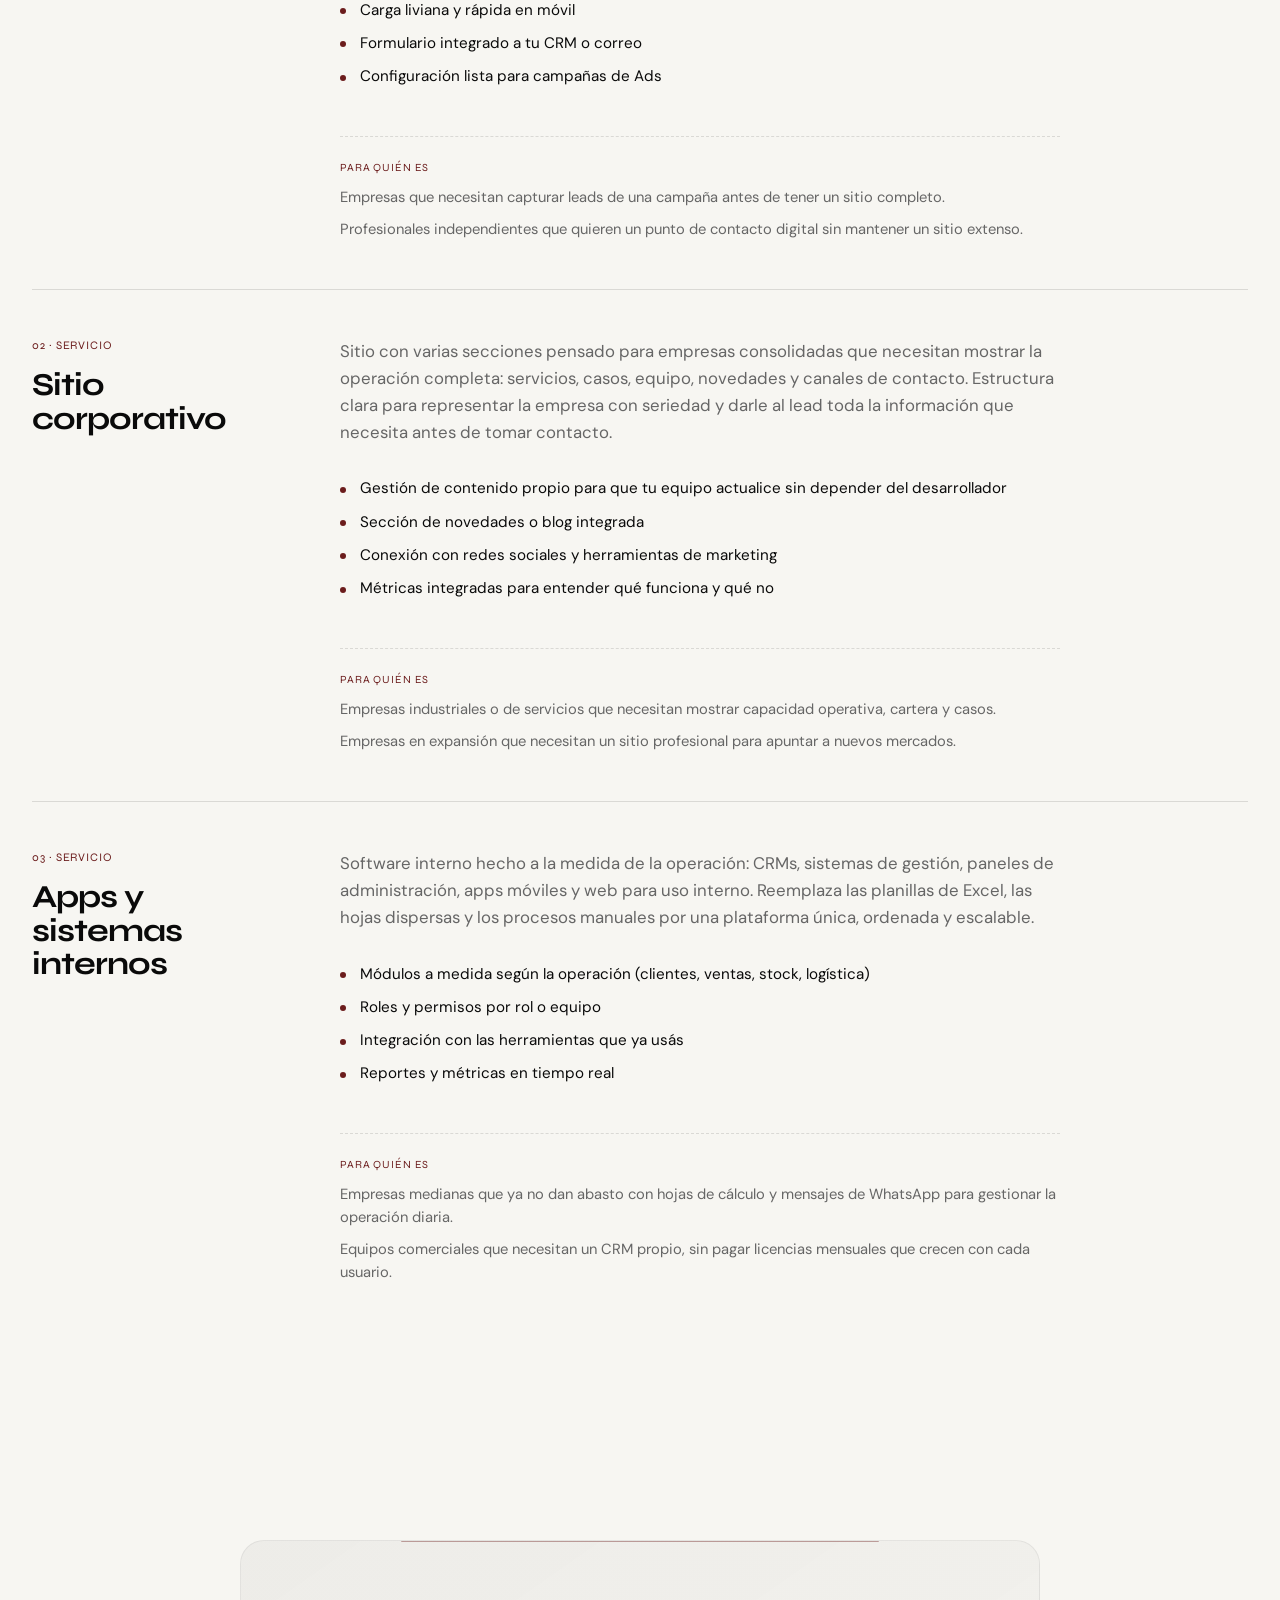
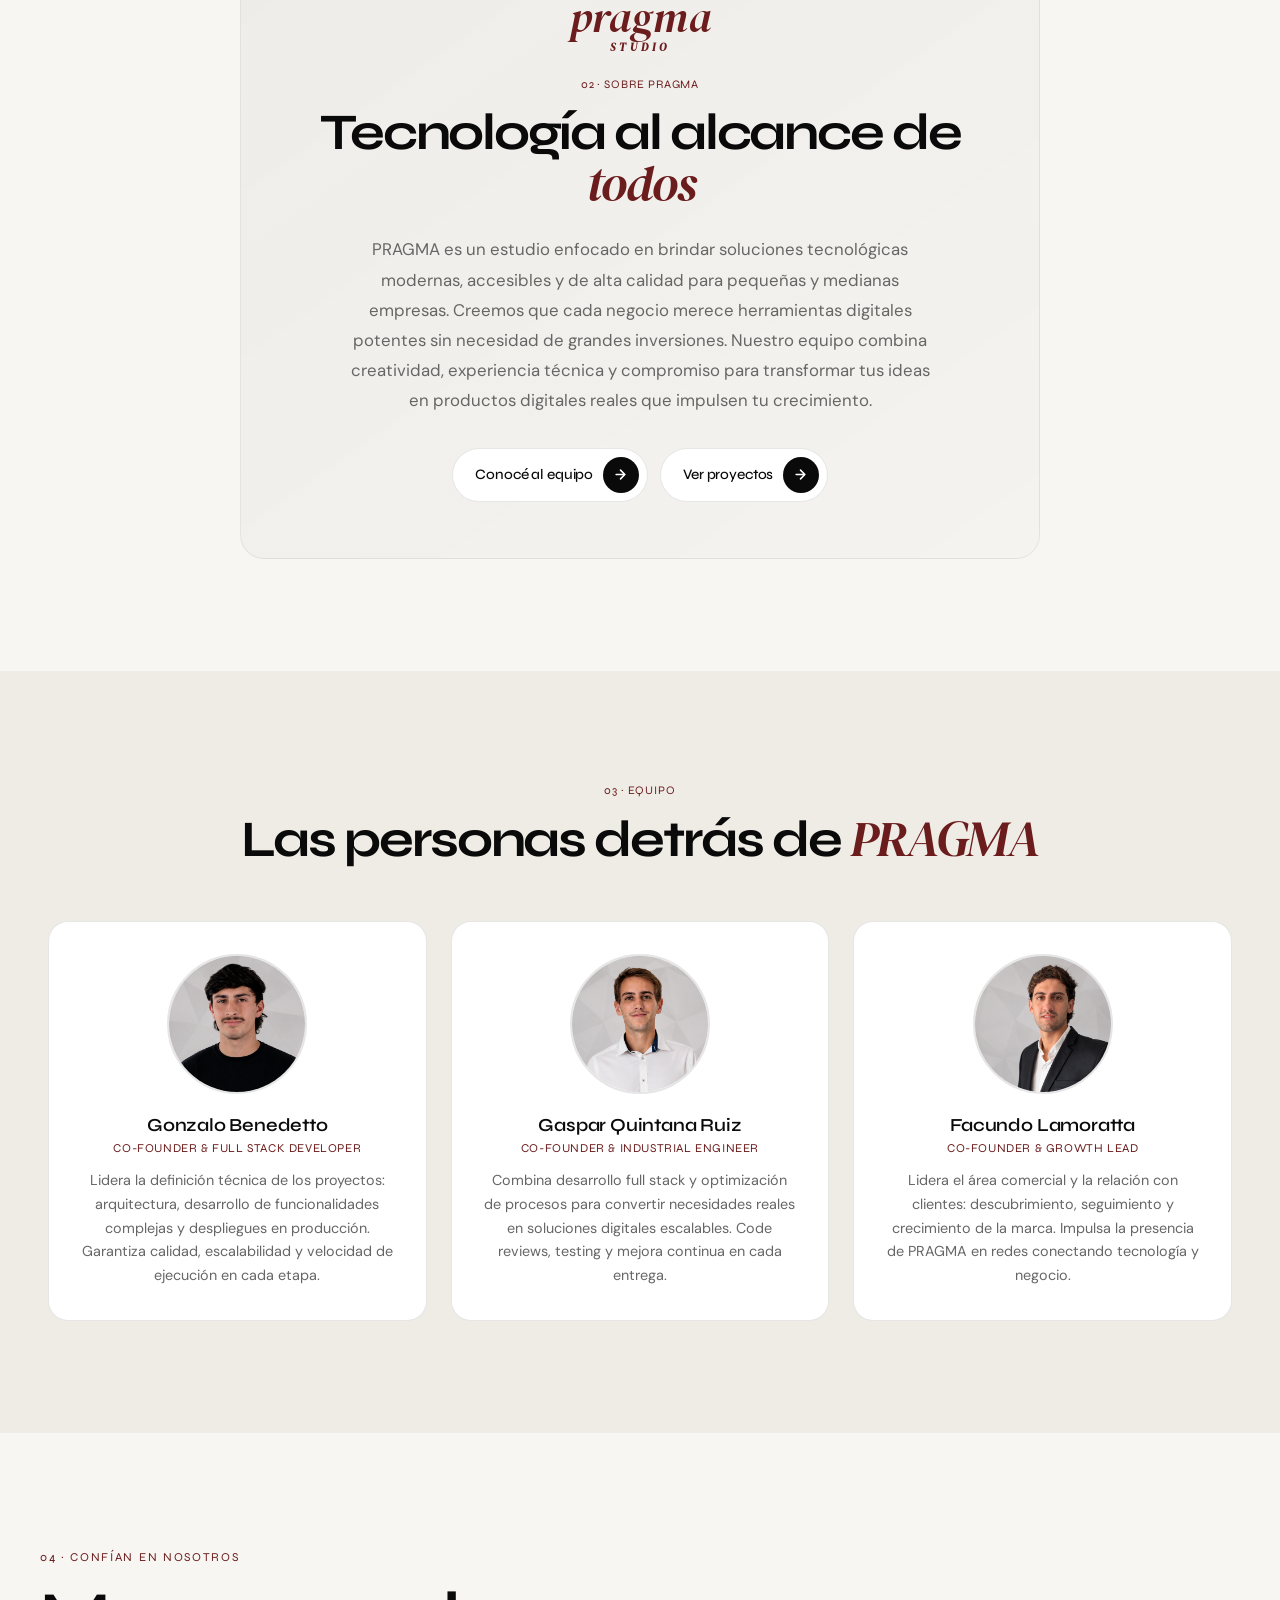
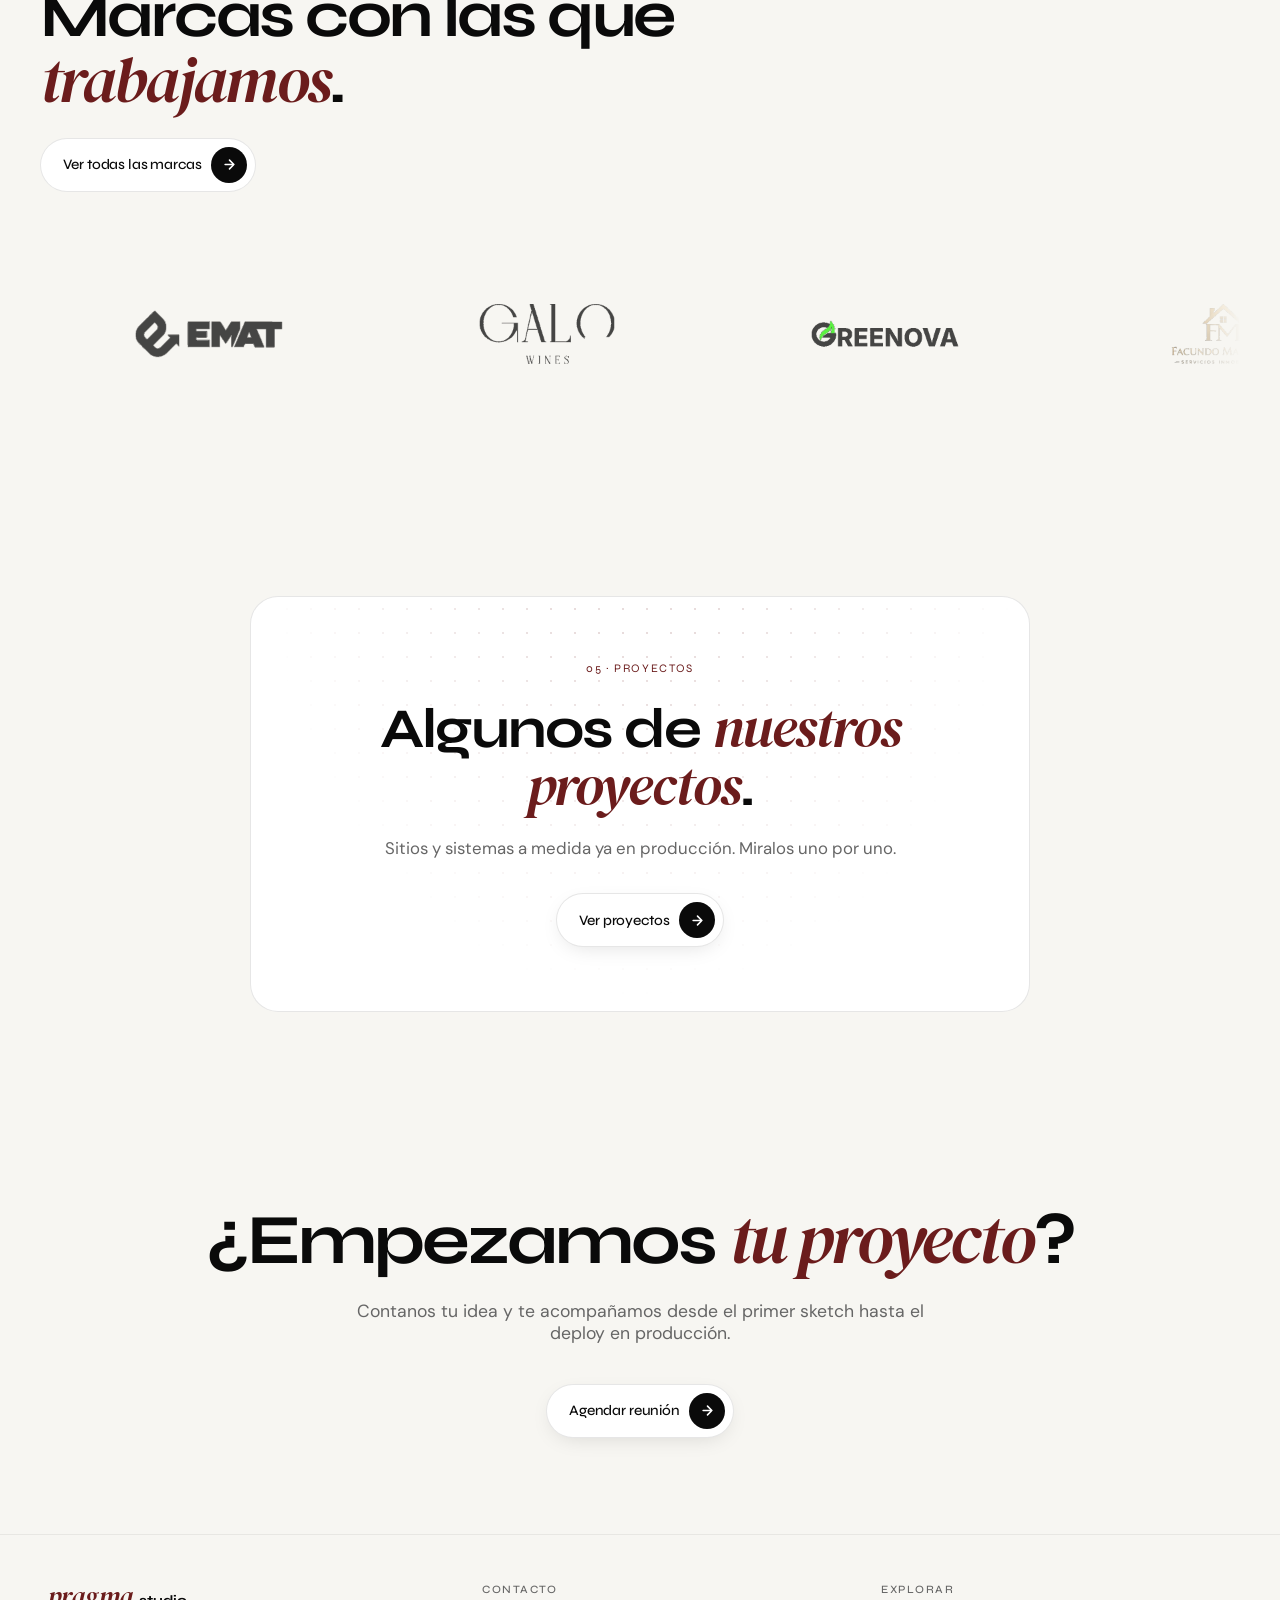
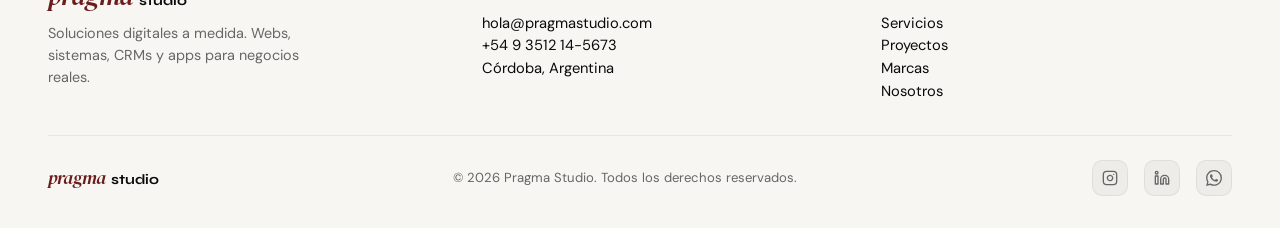
==== commit bea76df9: "Update LinkedIn link to new company profile" ====
--- a/index.html
+++ b/index.html
@@ -513,7 +513,7 @@
           <line x1="17.5" y1="6.5" x2="17.51" y2="6.5" />
         </svg>
       </a>
-      <a href="https://www.linkedin.com/in/pragma-sd-8253453b4/" target="_blank" rel="noopener" aria-label="LinkedIn">
+      <a href="https://ar.linkedin.com/company/pragmasolucionesdigitales" target="_blank" rel="noopener" aria-label="LinkedIn">
         <svg width="16" height="16" viewBox="0 0 24 24" fill="none" stroke="currentColor" stroke-width="2"
           stroke-linecap="round" stroke-linejoin="round">
           <path d="M16 8a6 6 0 0 1 6 6v7h-4v-7a2 2 0 0 0-4 0v7h-4v-7a6 6 0 0 1 6-6z" />
@@ -541,4 +541,4 @@
   </a>
 </body>
 
-</html>+</html>
